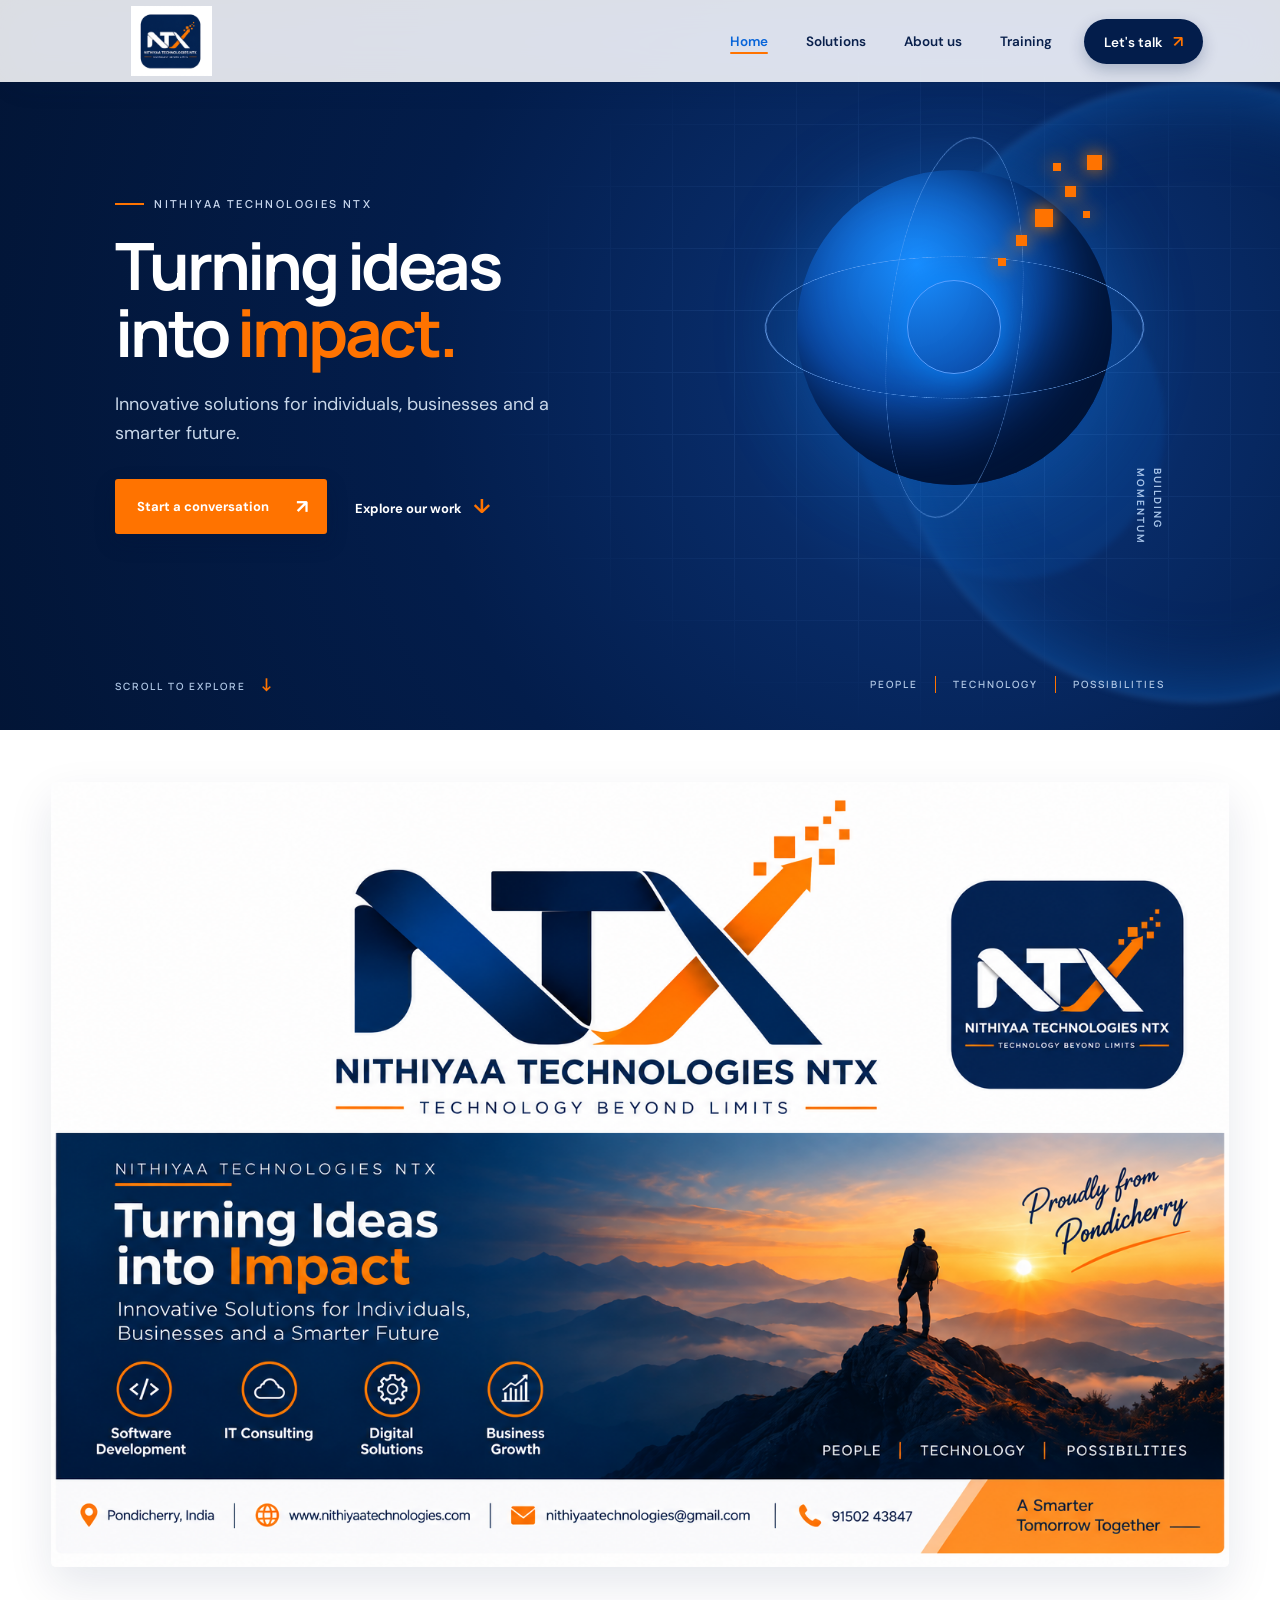
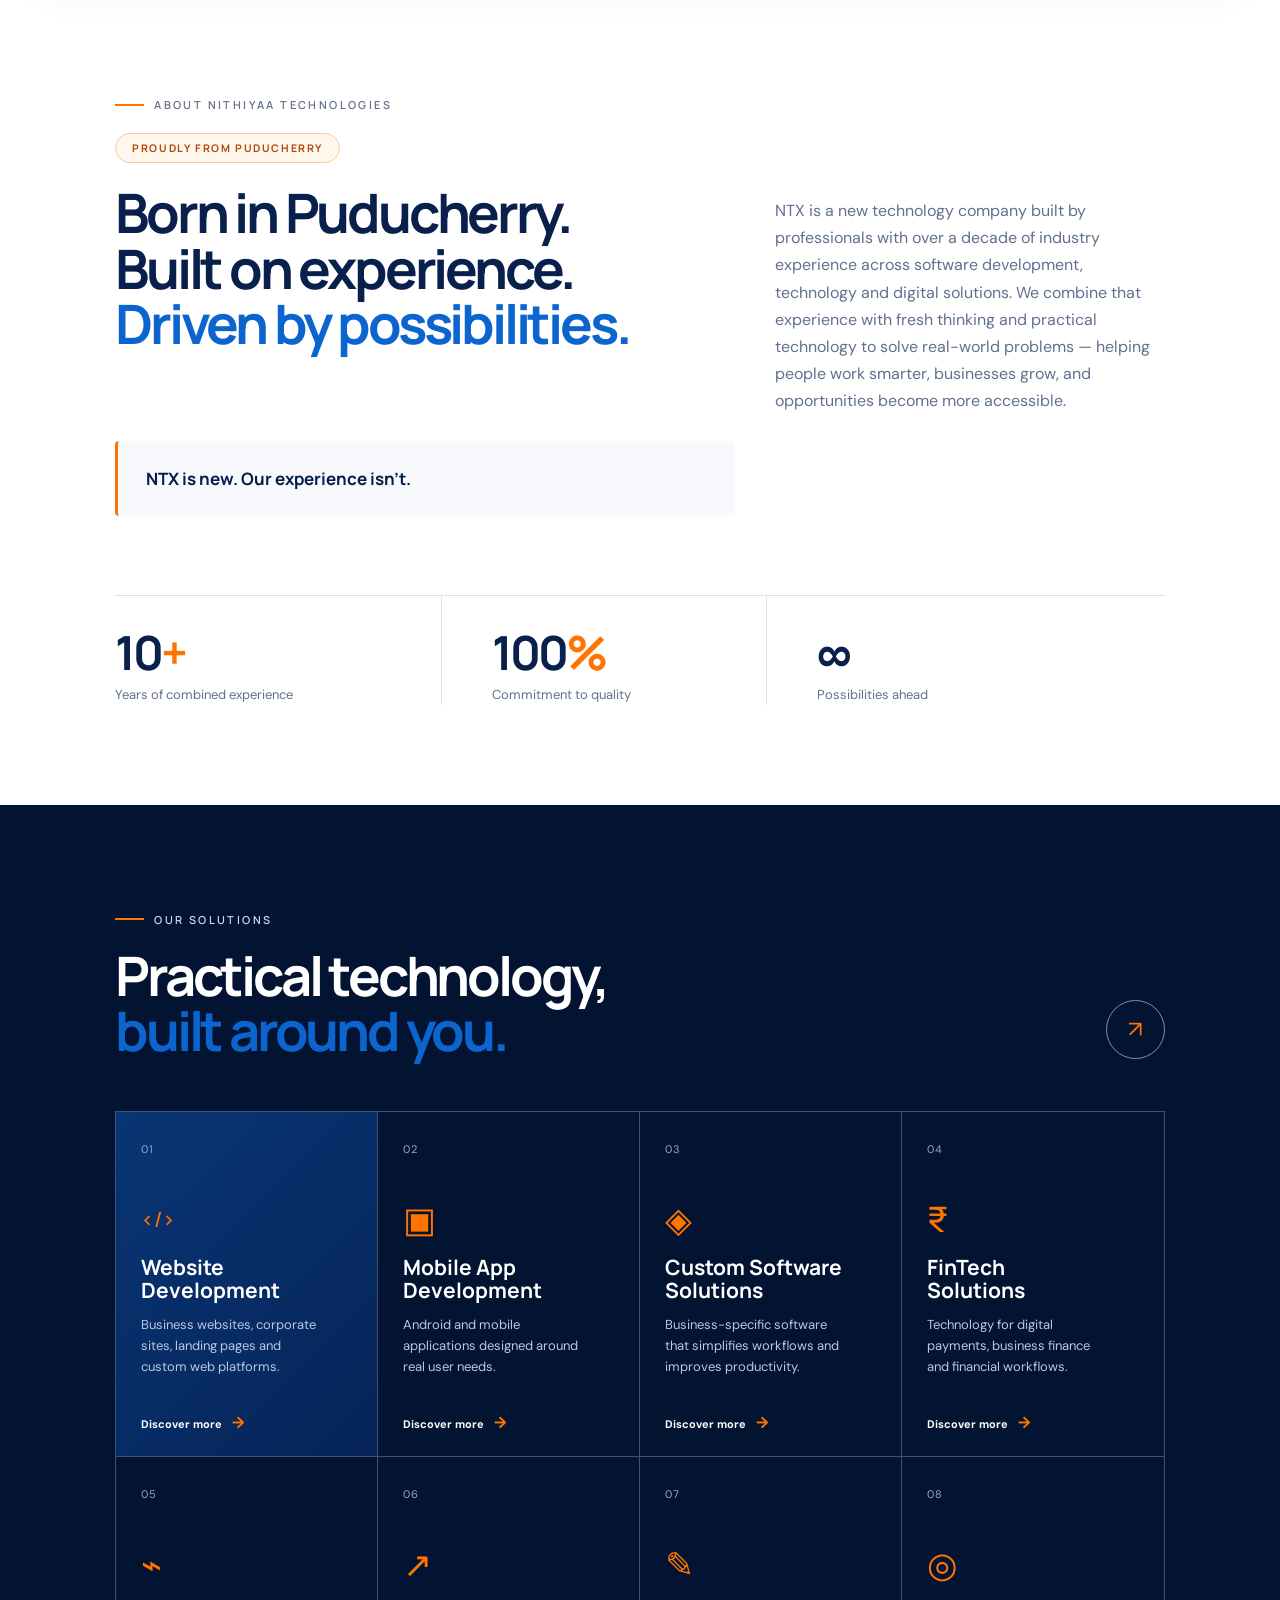
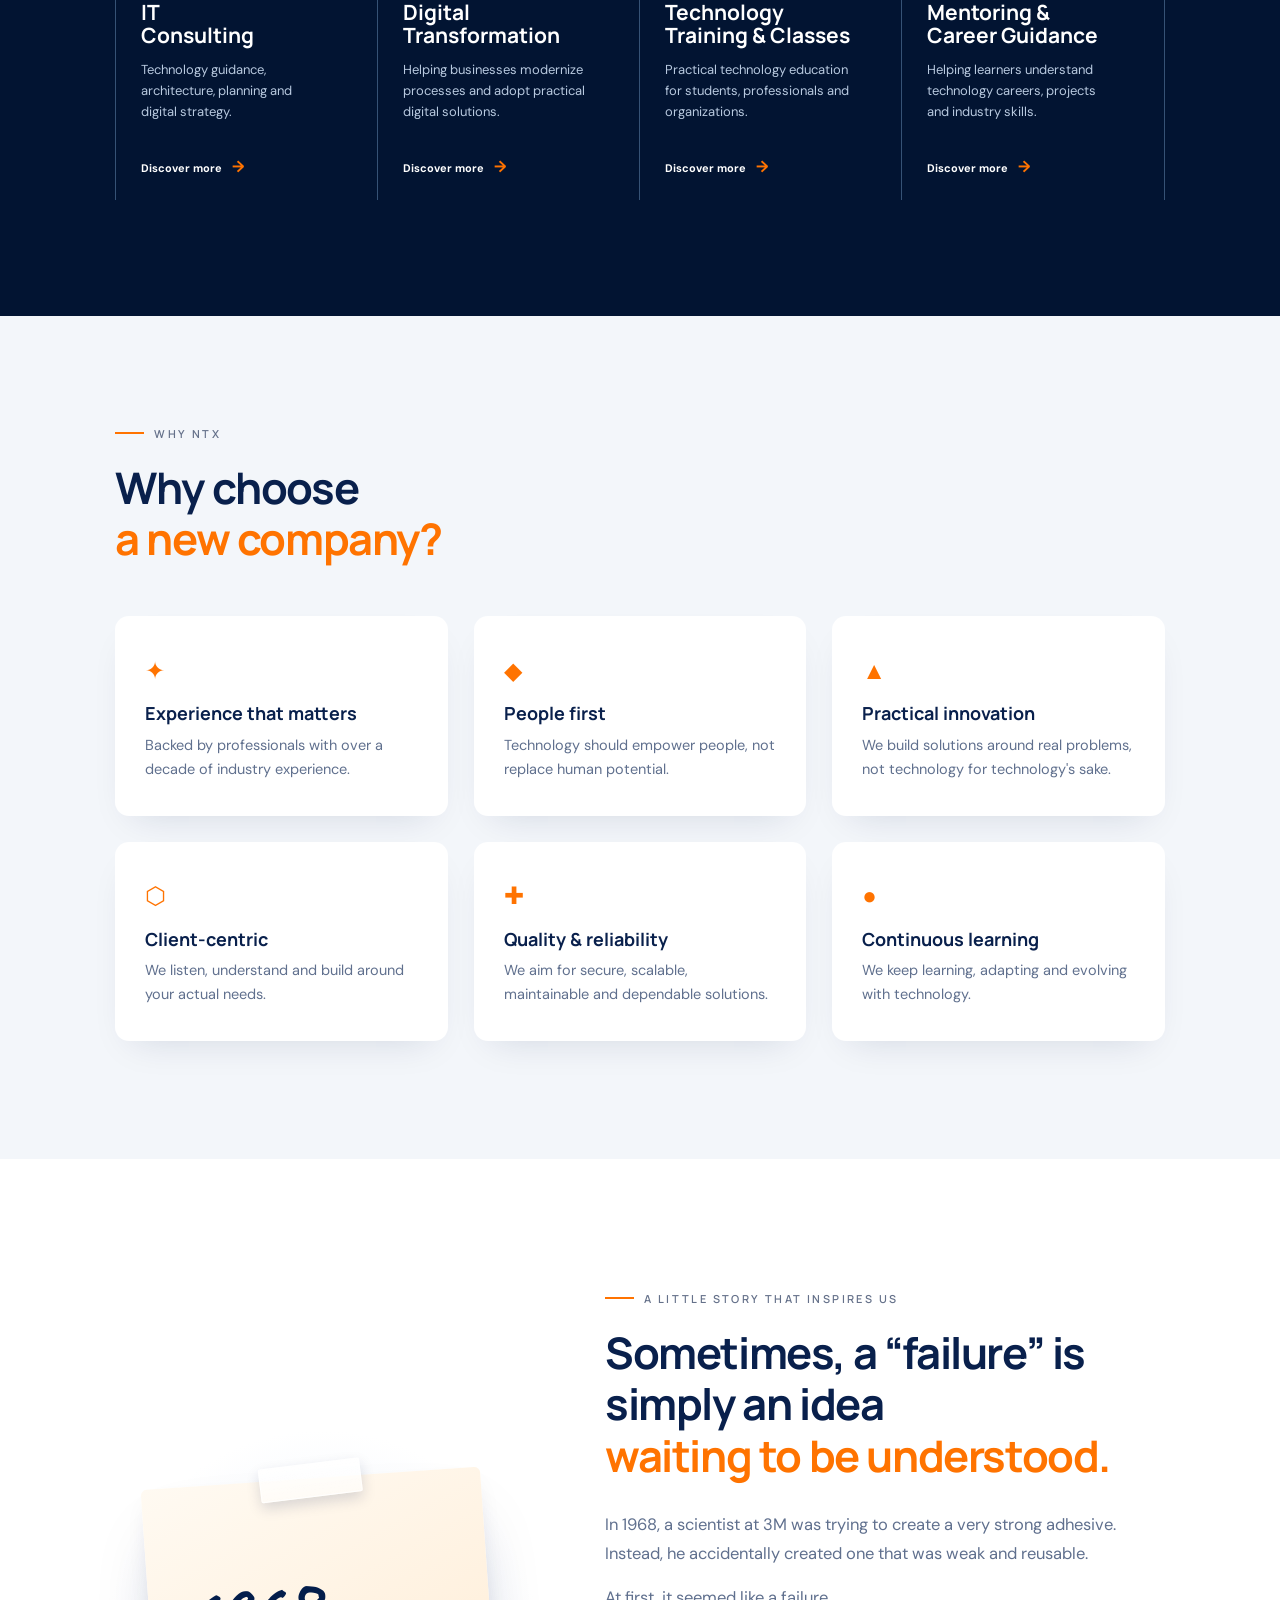
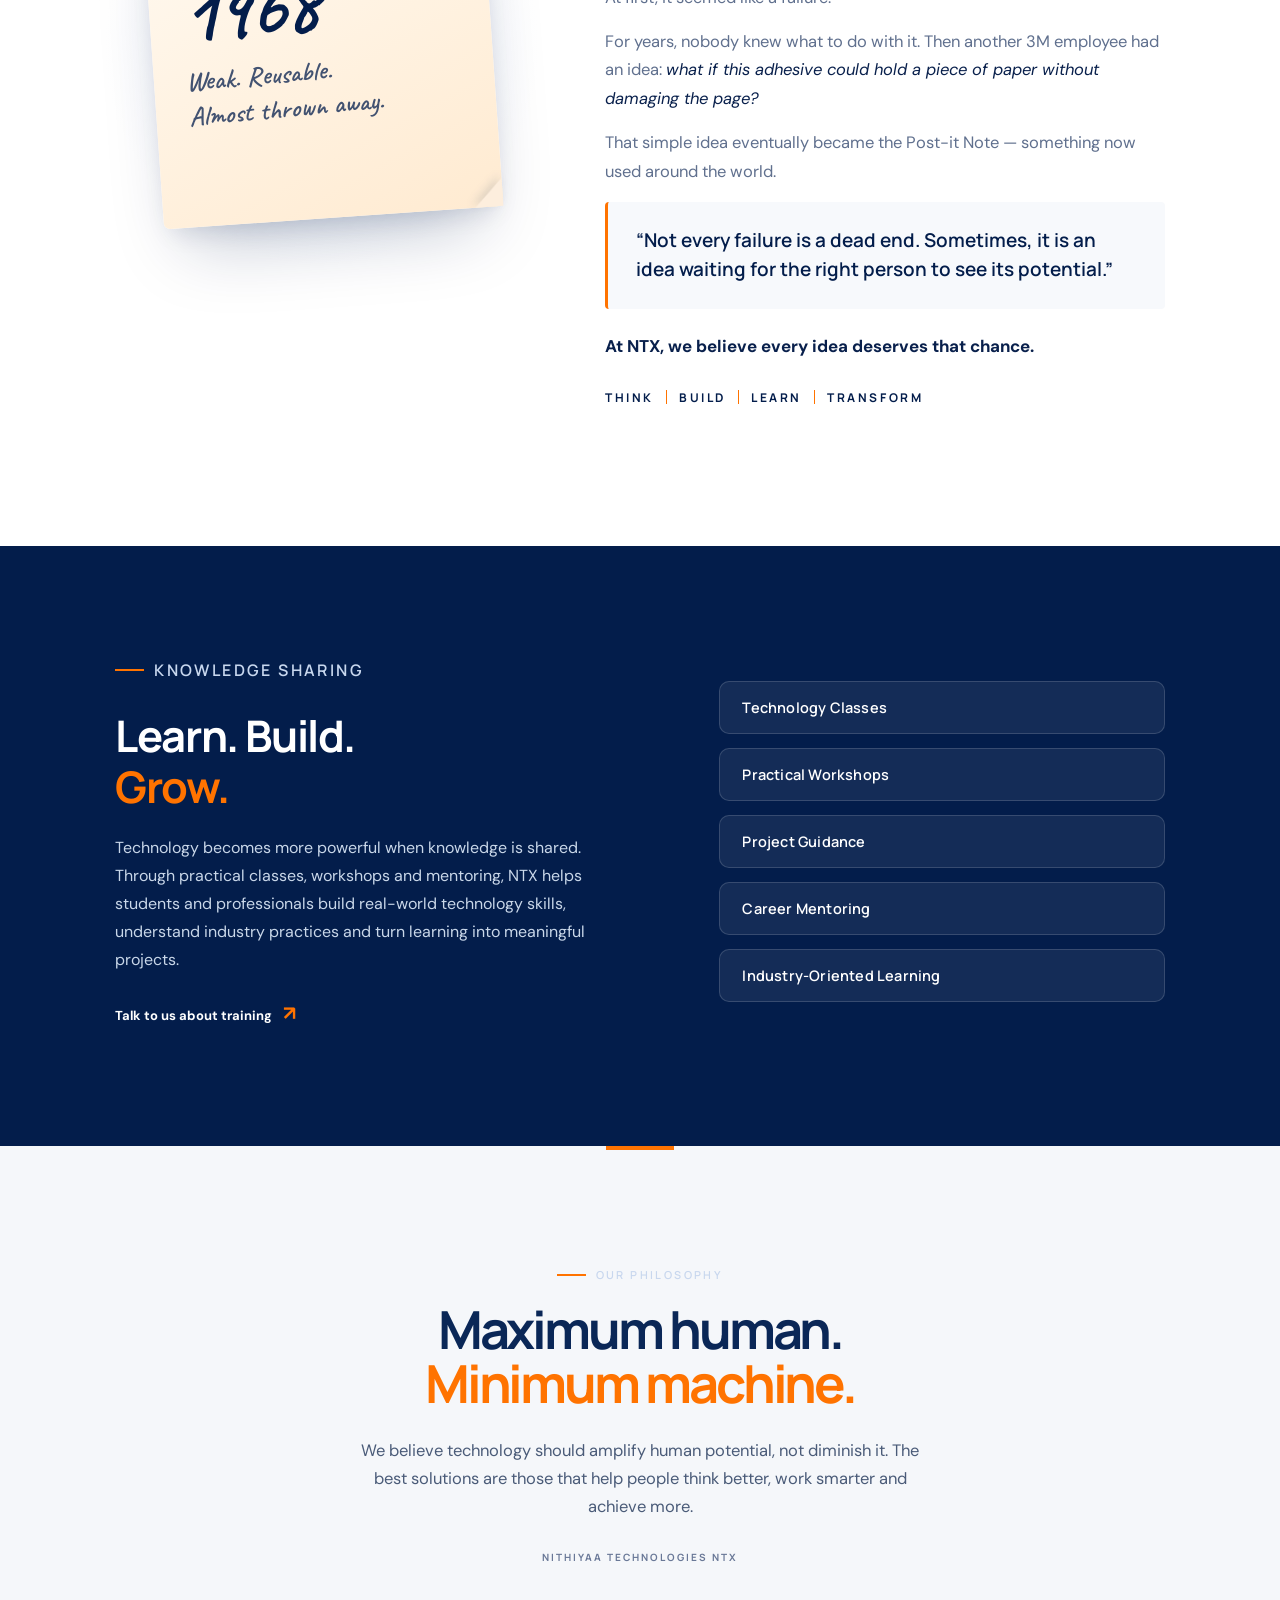
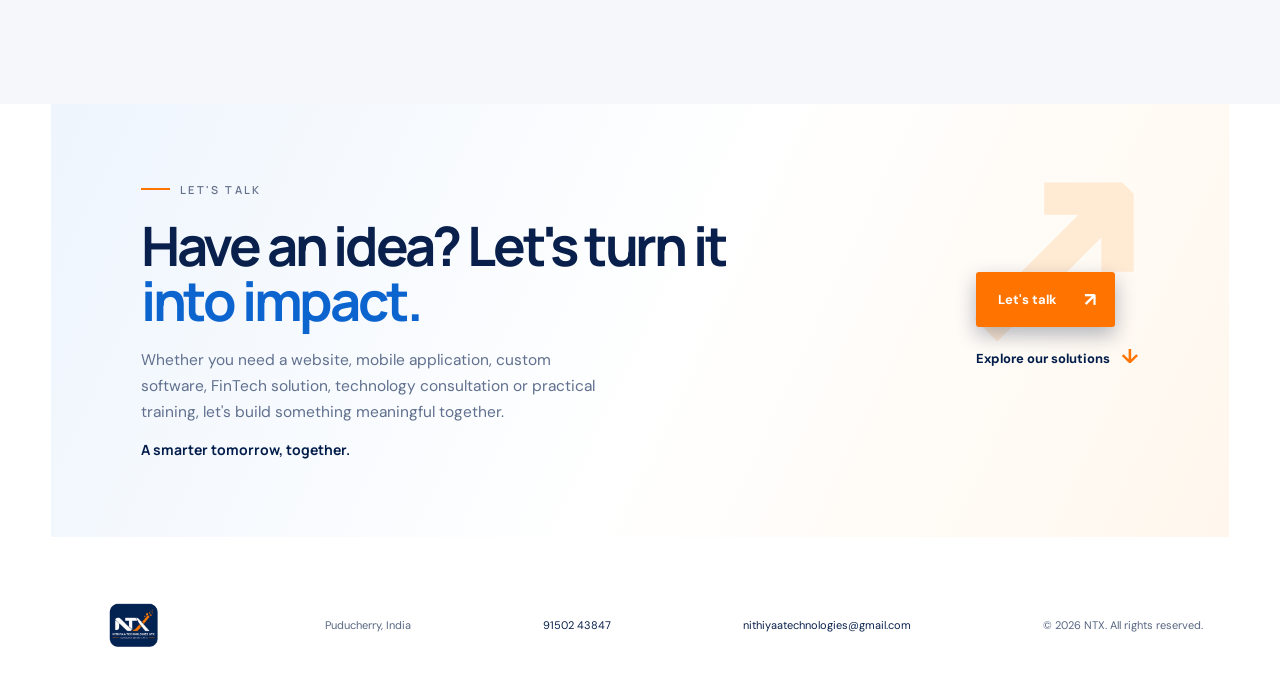
==== index.html @ dd60438f "Add Post-it inspiration story and overhaul homepage messaging Adds the "the Post-it story" section w" ====
<!DOCTYPE html>
<html lang="en">
<head>
  <meta charset="UTF-8" />
  <meta name="viewport" content="width=device-width, initial-scale=1.0" />
  <meta name="description" content="Nithiyaa Technologies NTX (NTX) is a technology company proudly based in Puducherry, built by professionals with over a decade of industry experience — offering website development, mobile app development, custom software, FinTech solutions, IT consulting and technology training." />
  <title>Nithiyaa Technologies NTX | Technology Beyond Limits</title>

  <link rel="preconnect" href="https://fonts.googleapis.com" />
  <link rel="preconnect" href="https://fonts.gstatic.com" crossorigin />
  <link href="https://fonts.googleapis.com/css2?family=Caveat:wght@600;700&family=DM+Sans:wght@400;500;600;700&family=Manrope:wght@400;500;600;700;800&display=swap" rel="stylesheet" />

  <link rel="stylesheet" href="styles.css" />
  <link rel="stylesheet" href="brand.css" />
</head>
<body>

  <header class="site-header">
    <a class="brand" href="#home" aria-label="Nithiyaa Technologies NTX home">
      <img class="brand-logo" src="assets/ntx-logo.jpg" alt="Nithiyaa Technologies NTX" />
    </a>

    <button class="menu-toggle" aria-label="Open navigation" aria-expanded="false">
      <span></span>
      <span></span>
    </button>

    <nav aria-label="Main navigation">
      <a class="active" href="#home">Home</a>
      <a href="#solutions">Solutions</a>
      <a href="#about">About us</a>
      <a href="#training">Training</a>
      <a class="nav-cta" href="#contact">Let's talk <span>↗</span></a>
    </nav>
  </header>

  <main id="home">

    <section class="hero">
      <div class="grid-glow"></div>
      <div class="orb orb-one"></div>
      <div class="orb orb-two"></div>

      <div class="hero-content">
        <p class="eyebrow"><span></span> NITHIYAA TECHNOLOGIES NTX</p>
        <h1>Turning ideas<br />into <span>impact.</span></h1>
        <p class="hero-intro">Innovative solutions for individuals, businesses and a smarter future.</p>
        <div class="hero-actions">
          <a class="button button-primary" href="#contact">Start a conversation <span>↗</span></a>
          <a class="text-link" href="#solutions">Explore our work <span>↓</span></a>
        </div>
      </div>

      <div class="hero-art" aria-hidden="true">
        <div class="sphere">
          <div class="sphere-ring ring-a"></div>
          <div class="sphere-ring ring-b"></div>
          <div class="sphere-core"></div>
        </div>
        <div class="pixel-trail"><i></i><i></i><i></i><i></i><i></i><i></i><i></i></div>
        <p class="art-label">BUILDING<br />MOMENTUM</p>
      </div>

      <div class="hero-footer">
        <span>SCROLL TO EXPLORE <b>↓</b></span>
        <span>PEOPLE <i></i> TECHNOLOGY <i></i> POSSIBILITIES</span>
      </div>
    </section>

    <section class="brand-banner" aria-label="Nithiyaa Technologies brand banner">
      <img src="assets/ntx-branding-banner.png" alt="Nithiyaa Technologies NTX — Turning Ideas into Impact" />
    </section>

    <section class="intro" id="about">
      <p class="eyebrow dark"><span></span> ABOUT NITHIYAA TECHNOLOGIES</p>
      <p class="locale-badge">PROUDLY FROM PUDUCHERRY</p>
      <div class="intro-row">
        <h2>Born in Puducherry.<br />Built on experience.<br /><em>Driven by possibilities.</em></h2>
        <p>NTX is a new technology company built by professionals with over a decade of industry experience across software development, technology and digital solutions. We combine that experience with fresh thinking and practical technology to solve real-world problems — helping people work smarter, businesses grow, and opportunities become more accessible.</p>
      </div>
      <p class="pull-note">NTX is new. Our experience isn't.</p>
      <div class="metrics">
        <div><strong>10<span>+</span></strong><p>Years of combined experience</p></div>
        <div><strong>100<span>%</span></strong><p>Commitment to quality</p></div>
        <div><strong>∞</strong><p>Possibilities ahead</p></div>
      </div>
    </section>

    <section class="solutions" id="solutions">
      <div class="section-heading">
        <div>
          <p class="eyebrow"><span></span> OUR SOLUTIONS</p>
          <h2>Practical technology,<br /><em>built around you.</em></h2>
        </div>
        <a href="#contact" class="round-link" aria-label="Discuss your project">↗</a>
      </div>

      <div class="service-grid">
        <article class="service featured">
          <span class="number">01</span>
          <div class="service-icon code">&lt;/&gt;</div>
          <h3>Website<br />Development</h3>
          <p>Business websites, corporate sites, landing pages and custom web platforms.</p>
          <a href="#contact" aria-label="Discuss Website Development with NTX">Discover more <b>→</b></a>
        </article>
        <article class="service">
          <span class="number">02</span>
          <div class="service-icon">▣</div>
          <h3>Mobile App<br />Development</h3>
          <p>Android and mobile applications designed around real user needs.</p>
          <a href="#contact" aria-label="Discuss Mobile App Development with NTX">Discover more <b>→</b></a>
        </article>
        <article class="service">
          <span class="number">03</span>
          <div class="service-icon">◈</div>
          <h3>Custom Software<br />Solutions</h3>
          <p>Business-specific software that simplifies workflows and improves productivity.</p>
          <a href="#contact" aria-label="Discuss Custom Software Solutions with NTX">Discover more <b>→</b></a>
        </article>
        <article class="service">
          <span class="number">04</span>
          <div class="service-icon">₹</div>
          <h3>FinTech<br />Solutions</h3>
          <p>Technology for digital payments, business finance and financial workflows.</p>
          <a href="#contact" aria-label="Discuss FinTech Solutions with NTX">Discover more <b>→</b></a>
        </article>
        <article class="service">
          <span class="number">05</span>
          <div class="service-icon">⌁</div>
          <h3>IT<br />Consulting</h3>
          <p>Technology guidance, architecture, planning and digital strategy.</p>
          <a href="#contact" aria-label="Discuss IT Consulting with NTX">Discover more <b>→</b></a>
        </article>
        <article class="service">
          <span class="number">06</span>
          <div class="service-icon">↗</div>
          <h3>Digital<br />Transformation</h3>
          <p>Helping businesses modernize processes and adopt practical digital solutions.</p>
          <a href="#contact" aria-label="Discuss Digital Transformation with NTX">Discover more <b>→</b></a>
        </article>
        <article class="service">
          <span class="number">07</span>
          <div class="service-icon">✎</div>
          <h3>Technology<br />Training &amp; Classes</h3>
          <p>Practical technology education for students, professionals and organizations.</p>
          <a href="#training" aria-label="Learn more about Technology Training at NTX">Discover more <b>→</b></a>
        </article>
        <article class="service">
          <span class="number">08</span>
          <div class="service-icon">◎</div>
          <h3>Mentoring &amp;<br />Career Guidance</h3>
          <p>Helping learners understand technology careers, projects and industry skills.</p>
          <a href="#training" aria-label="Learn more about Mentoring and Career Guidance at NTX">Discover more <b>→</b></a>
        </article>
      </div>
    </section>

    <section class="why" id="why">
      <div class="section-heading">
        <div>
          <p class="eyebrow dark"><span></span> WHY NTX</p>
          <h2>Why choose<br /><em>a new company?</em></h2>
        </div>
      </div>
      <div class="why-grid">
        <article class="why-card">
          <div class="why-icon">✦</div>
          <h3>Experience that matters</h3>
          <p>Backed by professionals with over a decade of industry experience.</p>
        </article>
        <article class="why-card">
          <div class="why-icon">◆</div>
          <h3>People first</h3>
          <p>Technology should empower people, not replace human potential.</p>
        </article>
        <article class="why-card">
          <div class="why-icon">▲</div>
          <h3>Practical innovation</h3>
          <p>We build solutions around real problems, not technology for technology's sake.</p>
        </article>
        <article class="why-card">
          <div class="why-icon">⬡</div>
          <h3>Client-centric</h3>
          <p>We listen, understand and build around your actual needs.</p>
        </article>
        <article class="why-card">
          <div class="why-icon">✚</div>
          <h3>Quality &amp; reliability</h3>
          <p>We aim for secure, scalable, maintainable and dependable solutions.</p>
        </article>
        <article class="why-card">
          <div class="why-icon">●</div>
          <h3>Continuous learning</h3>
          <p>We keep learning, adapting and evolving with technology.</p>
        </article>
      </div>
    </section>

    <section class="story" id="story">
      <div class="story-grid">
        <div class="story-visual" aria-hidden="true">
          <div class="postit">
            <p class="postit-year">1968</p>
            <p class="postit-note">Weak. Reusable.<br />Almost thrown away.</p>
          </div>
        </div>

        <div class="story-content">
          <p class="eyebrow dark"><span></span> A LITTLE STORY THAT INSPIRES US</p>
          <h2>Sometimes, a “failure” is simply an idea<br /><em>waiting to be understood.</em></h2>

          <div class="story-copy">
            <p>In 1968, a scientist at 3M was trying to create a very strong adhesive. Instead, he accidentally created one that was weak and reusable.</p>
            <p>At first, it seemed like a failure.</p>
            <p>For years, nobody knew what to do with it. Then another 3M employee had an idea: <em>what if this adhesive could hold a piece of paper without damaging the page?</em></p>
            <p>That simple idea eventually became the Post-it Note — something now used around the world.</p>
          </div>

          <blockquote class="pull-note">
            <p>“Not every failure is a dead end. Sometimes, it is an idea waiting for the right person to see its potential.”</p>
          </blockquote>

          <p class="story-close">At NTX, we believe every idea deserves that chance.</p>

          <p class="story-tagline">THINK <i></i> BUILD <i></i> LEARN <i></i> TRANSFORM</p>
        </div>
      </div>
    </section>

    <section class="training" id="training">
      <div class="training-grid">
        <div class="training-content">
          <p class="eyebrow"><span></span> KNOWLEDGE SHARING</p>
          <h2>Learn. Build.<br /><em>Grow.</em></h2>
          <p>Technology becomes more powerful when knowledge is shared. Through practical classes, workshops and mentoring, NTX helps students and professionals build real-world technology skills, understand industry practices and turn learning into meaningful projects.</p>
          <a class="text-link" href="#contact">Talk to us about training <span>↗</span></a>
        </div>
        <ul class="training-list" aria-label="NTX training offerings">
          <li>Technology Classes</li>
          <li>Practical Workshops</li>
          <li>Project Guidance</li>
          <li>Career Mentoring</li>
          <li>Industry-Oriented Learning</li>
        </ul>
      </div>
    </section>

    <section class="statement">
      <div class="statement-line"></div>
      <p class="eyebrow"><span></span> OUR PHILOSOPHY</p>
      <h2>Maximum human.<br /><em>Minimum machine.</em></h2>
      <p class="statement-lead">We believe technology should amplify human potential, not diminish it. The best solutions are those that help people think better, work smarter and achieve more.</p>
      <p class="signature">NITHIYAA TECHNOLOGIES NTX</p>
    </section>

    <section class="contact" id="contact">
      <div>
        <p class="eyebrow dark"><span></span> LET'S TALK</p>
        <h2>Have an idea? Let's turn it<br /><em>into impact.</em></h2>
        <p class="contact-lead">Whether you need a website, mobile application, custom software, FinTech solution, technology consultation or practical training, let's build something meaningful together.</p>
        <p class="contact-brand">A smarter tomorrow, together.</p>
      </div>
      <div class="contact-actions">
        <a class="button button-primary" href="tel:+919150243847">Let's talk <span>↗</span></a>
        <a class="text-link dark" href="#solutions">Explore our solutions <span>↓</span></a>
      </div>
    </section>

  </main>

  <footer>
    <div class="footer-brand">
      <img class="brand-logo" src="assets/ntx-logo.jpg" alt="Nithiyaa Technologies NTX" />
    </div>
    <p>Puducherry, India</p>
    <a href="tel:+919150243847">91502 43847</a>
    <a href="mailto:nithiyaatechnologies@gmail.com">nithiyaatechnologies@gmail.com</a>
    <p>© 2026 NTX. All rights reserved.</p>
  </footer>

  <script src="script.js"></script>
</body>
</html>
---- styles.css ----
:root{--navy:#031d4b;--deep:#021432;--blue:#0865d9;--orange:#ff7300;--pale:#f3f6fa;--ink:#09204c;--muted:#60708e}*{box-sizing:border-box}html{scroll-behavior:smooth}body{margin:0;font-family:'DM Sans',sans-serif;color:var(--ink);background:#fff}.site-header{height:82px;padding:0 clamp(25px,6vw,92px);display:flex;align-items:center;justify-content:space-between;position:fixed;top:0;left:0;width:100%;z-index:50;background:#ffffffdb;backdrop-filter:blur(18px) saturate(160%);-webkit-backdrop-filter:blur(18px) saturate(160%);box-shadow:0 1px 0 #0000000d,0 12px 30px -14px #031d4b33;color:var(--ink);transition:box-shadow .3s ease,background .3s ease}.brand{display:flex;align-items:center;gap:12px;color:inherit;text-decoration:none}.brand-mark{height:39px;width:60px;display:inline-flex;position:relative;align-items:center;font-family:Manrope,sans-serif;font-weight:800;font-size:29px;letter-spacing:-9px}.brand-mark i{font-style:normal;color:#1481ff;transform:skewY(-10deg)}.brand-mark b{font-weight:800;color:#fff}.brand-mark em{font-style:normal;color:var(--orange);font-size:23px;position:absolute;right:-1px;top:-2px;letter-spacing:0}.brand-copy{font:700 10px Manrope,sans-serif;letter-spacing:1.1px;display:grid;line-height:1.3}.brand-copy strong{font-weight:800}.brand-copy small{font:600 6px Manrope,sans-serif;letter-spacing:1.4px;color:#b8c7e0;margin-top:2px}nav{display:flex;align-items:center;gap:6px}nav>a{position:relative;color:var(--ink);text-decoration:none;font-size:13.5px;font-weight:600;padding:10px 16px;border-radius:24px;transition:color .2s ease,background-color .2s ease}nav>a:hover{background:#031d4b0f;color:var(--navy)}nav>a.active{color:var(--blue)}nav>a.active:after{content:'';position:absolute;left:16px;right:16px;bottom:6px;height:2px;border-radius:2px;background:var(--orange)}.nav-cta{margin-left:10px;border:none!important;border-radius:30px;padding:12px 20px!important;background:var(--navy)!important;color:#fff!important;box-shadow:0 6px 16px #031d4b3d;transition:transform .2s ease,box-shadow .2s ease}.nav-cta:hover{transform:translateY(-2px);box-shadow:0 10px 24px #031d4b4d}.nav-cta span{color:var(--orange);margin-left:7px;font-size:16px}.menu-toggle{display:none}.hero{min-height:730px;position:relative;overflow:hidden;background:radial-gradient(circle at 75% 51%,#0d4b9c 0,#082b67 23%,#031d4b 53%,#021536 100%);color:#fff;padding:196px clamp(25px,9vw,146px) 70px}.grid-glow{position:absolute;width:70%;height:100%;right:-8%;top:0;opacity:.24;background-image:linear-gradient(#5e93df 1px,transparent 1px),linear-gradient(90deg,#5e93df 1px,transparent 1px);background-size:62px 62px;mask-image:radial-gradient(ellipse at center,black 0,transparent 72%)}.orb{position:absolute;border-radius:50%;filter:blur(3px)}.orb-one{width:620px;height:620px;right:-230px;top:82px;border:1px solid #3973bb;box-shadow:inset 0 0 80px #0c4e9d}.orb-two{height:310px;width:310px;right:9%;top:270px;background:#0b53ac;opacity:.22}.hero-content{max-width:700px;position:relative;z-index:2}.eyebrow{font:600 11px Manrope,sans-serif;letter-spacing:2.4px;color:#c8d7ee;margin:0 0 21px;display:flex;align-items:center;gap:10px}.eyebrow span{width:29px;height:2px;background:var(--orange);display:inline-block}.hero h1,.intro h2,.solutions h2,.statement h2,.contact h2{font:700 clamp(43px,5.1vw,76px)/1.02 Manrope,sans-serif;letter-spacing:-3.2px;margin:0}.hero h1 span,h2 em{font-style:normal;color:var(--orange)}.hero-intro{color:#c9d7e9;font-size:18px;line-height:1.6;max-width:488px;margin:25px 0 31px}.hero-actions{display:flex;align-items:center;gap:28px}.button{display:inline-flex;align-items:center;gap:27px;padding:15px 19px 15px 22px;border-radius:3px;text-decoration:none;font-size:13px;font-weight:700}.button-primary{background:var(--orange);color:#fff;box-shadow:0 8px 20px #0013394d}.button-primary span{font-size:19px}.text-link{color:#fff;text-decoration:none;font-size:13px;font-weight:700}.text-link span{color:var(--orange);font-size:20px;margin-left:8px}.hero-art{position:absolute;right:12%;top:160px;width:450px;height:410px;z-index:1}.sphere{width:315px;height:315px;position:absolute;right:14px;top:10px;border-radius:50%;background:radial-gradient(circle at 38% 30%,#198eff,#0b4eae 45%,#021b51 72%);box-shadow:inset -40px -35px 80px #011334,0 0 80px #0d5cb27d}.sphere-core{height:94px;width:94px;border-radius:50%;border:1px solid #59a0ff;position:absolute;top:110px;left:110px;box-shadow:0 0 40px #0989ff}.sphere-ring{border:1px solid #75aefa;border-radius:50%;position:absolute;inset:-32px;transform:rotateX(68deg) rotateZ(-20deg)}.ring-b{inset:-45px 10px;transform:rotateY(65deg) rotateZ(30deg);opacity:.6}.pixel-trail{position:absolute;right:22px;top:-5px;width:145px;height:150px}.pixel-trail i{display:block;position:absolute;width:15px;height:15px;background:var(--orange);box-shadow:0 0 18px #ff8500}.pixel-trail i:nth-child(1){right:2px;top:0}.pixel-trail i:nth-child(2){right:28px;top:31px;width:11px;height:11px}.pixel-trail i:nth-child(3){right:51px;top:54px;width:18px;height:18px}.pixel-trail i:nth-child(4){right:77px;top:80px;width:11px;height:11px}.pixel-trail i:nth-child(5){right:98px;top:103px;width:8px;height:8px}.pixel-trail i:nth-child(6){right:14px;top:56px;width:7px;height:7px}.pixel-trail i:nth-child(7){right:43px;top:8px;width:8px;height:8px}.art-label{position:absolute;right:-50px;bottom:25px;font:700 10px Manrope;letter-spacing:2px;line-height:1.7;writing-mode:vertical-rl;color:#a7c4e9}.hero-footer{position:absolute;bottom:35px;left:clamp(25px,9vw,146px);right:clamp(25px,9vw,146px);display:flex;justify-content:space-between;align-items:center;font:600 10px Manrope,sans-serif;letter-spacing:2px;color:#aec5e3}.hero-footer b{color:var(--orange);font-size:18px;margin-left:10px}.hero-footer i{height:17px;width:1px;background:var(--orange);display:inline-block;margin:0 13px -5px}.intro{padding:126px clamp(25px,9vw,146px) 100px}.eyebrow.dark{color:#65718a}.intro-row{display:flex;justify-content:space-between;gap:40px}.intro h2,.solutions h2,.contact h2{font-size:clamp(37px,4.25vw,59px)}.intro h2 em,.solutions h2 em,.contact h2 em{color:#0c65cf}.intro-row>p{max-width:390px;font-size:16px;line-height:1.7;color:var(--muted);padding-top:12px;margin:0}.metrics{display:flex;margin-top:79px;border-top:1px solid #d9e0e9}.metrics>div{width:31%;padding-top:24px}.metrics>div+div{border-left:1px solid #d9e0e9;padding-left:50px}.metrics strong{font:700 47px Manrope;color:var(--ink);letter-spacing:-3px}.metrics strong span{color:var(--orange)}.metrics p{margin:2px 0;color:var(--muted);font-size:13px}.solutions{background:var(--deep);padding:107px clamp(25px,9vw,146px) 116px;color:#fff}.section-heading{display:flex;justify-content:space-between;align-items:end;margin-bottom:52px}.round-link{height:59px;width:59px;border:1px solid #7692b8;border-radius:50%;display:grid;place-items:center;text-decoration:none;color:var(--orange);font-size:23px}.service-grid{display:grid;grid-template-columns:repeat(4,1fr);border-top:1px solid #365275}.service{min-height:344px;padding:25px 25px 23px;border-right:1px solid #365275;position:relative;transition:.25s}.service:nth-child(4n+1){border-left:1px solid #365275}.service:nth-child(n+5){border-top:1px solid #365275}.service:hover,.service.featured{background:linear-gradient(135deg,#093574,#062458)}.number{font-size:11px;letter-spacing:1px;color:#91a9ca}.service-icon{font:500 35px Manrope;color:var(--orange);margin-top:37px;height:44px}.service-icon.code{font-size:21px;padding-top:10px}.service h3{font:700 21px/1.1 Manrope;margin:17px 0 10px}.service p{color:#b8c9df;font-size:13px;line-height:1.6;max-width:185px}.service a{position:absolute;bottom:23px;color:#fff;text-decoration:none;font-size:11px;font-weight:700}.service a b{font-size:16px;color:var(--orange);margin-left:7px}.statement{padding:121px clamp(25px,9vw,146px) 130px;position:relative;text-align:center;background:#f5f7fa}.statement .eyebrow{justify-content:center}.statement-line{position:absolute;height:4px;width:68px;background:var(--orange);top:0;left:calc(50% - 34px)}.statement h2{font-size:clamp(33px,4.1vw,58px);color:#0a2757}.statement h2 em{color:var(--orange)}.signature{font:700 10px Manrope;letter-spacing:2px;color:#697897;margin-top:29px}.contact{margin:0 clamp(16px,4vw,62px) 60px;padding:78px clamp(25px,7vw,105px);background:linear-gradient(115deg,#eef5fd,#fff 53%,#fff7ed);display:flex;justify-content:space-between;align-items:center;position:relative;overflow:hidden}.contact:after{content:'↗';position:absolute;right:6%;top:-35px;color:#ffead3;font:800 260px Manrope;z-index:0}.contact>*{position:relative;z-index:1}footer{padding:0 clamp(25px,6vw,92px) 43px;display:flex;gap:25px;align-items:center;justify-content:space-between;color:#576682;font-size:11px}.footer-brand{color:var(--ink);font:700 10px Manrope;letter-spacing:1px;display:flex;align-items:center}.footer-brand .brand-mark{color:var(--ink);transform:scale(.65);transform-origin:left;margin-right:-17px}.footer-brand .brand-mark b{color:var(--ink)}footer a{color:var(--ink);text-decoration:none}
@media(max-width:900px){nav{gap:15px}.hero-art{right:-120px;opacity:.65}.service-grid{grid-template-columns:repeat(2,1fr)}.service:nth-child(odd){border-left:1px solid #365275}.service:nth-child(n+3){border-top:1px solid #365275}.contact{gap:28px}}@media(max-width:650px){.site-header{height:70px;padding:0 22px}.brand-copy{display:none}.menu-toggle{display:flex;background:transparent;border:0;width:32px;height:25px;flex-direction:column;justify-content:center;gap:7px}.menu-toggle span{height:2px;border-radius:2px;background:var(--ink);width:25px;transition:background .2s ease}.site-header nav{display:none;position:absolute;top:70px;left:0;right:0;padding:20px 22px 26px;background:#ffffffed;backdrop-filter:blur(18px);box-shadow:0 18px 34px -12px #031d4b40;flex-direction:column;align-items:stretch;gap:2px}.site-header nav.open{display:flex}.site-header nav .nav-cta{margin:10px 0 0;text-align:center}.hero{min-height:680px;padding:151px 25px 55px}.hero h1{font-size:46px;letter-spacing:-2.4px}.hero-intro{font-size:16px}.hero-art{right:-148px;top:263px;transform:scale(.72)}.hero-footer{left:25px;right:25px;bottom:20px}.hero-footer span:last-child{display:none}.intro,.solutions{padding:75px 25px}.intro-row{display:block}.intro-row>p{margin-top:23px}.metrics{margin-top:45px}.metrics>div{width:33%}.metrics>div+div{padding-left:14px}.metrics strong{font-size:33px}.metrics p{font-size:11px}.section-heading{margin-bottom:36px}.service-grid{grid-template-columns:1fr}.service{min-height:265px;border-left:1px solid #365275}.service:nth-child(n+2){border-top:1px solid #365275}.statement{padding:80px 25px}.contact{margin:0 16px 36px;padding:48px 27px;display:block}.contact .button{margin-top:30px}footer{padding:0 25px 30px;display:block}.footer-brand{margin-bottom:16px}footer p,footer a{display:block;margin:11px 0}}

/* Story section: "the Post-it story" */
.story{background:#fff;padding:132px clamp(25px,9vw,146px) 140px;overflow:hidden}
.story-grid{display:grid;grid-template-columns:0.85fr 1.15fr;gap:76px;align-items:center;max-width:1360px;margin:0 auto}

.story-visual{position:relative;display:flex;justify-content:center;align-items:center;min-height:360px;opacity:0;transform:translateY(28px);transition:opacity .8s cubic-bezier(.22,.61,.36,1),transform .8s cubic-bezier(.22,.61,.36,1)}
.story-visual:before{content:'';position:absolute;width:440px;height:440px;max-width:120%;border-radius:50%;background:radial-gradient(circle,#eaf1fb 0%,#eaf1fb00 70%);z-index:0}

.postit{position:relative;z-index:1;width:100%;max-width:340px;aspect-ratio:1/1;background:linear-gradient(155deg,#fffaf2,#ffe6c7 130%);border-radius:6px;padding:44px 32px;box-shadow:0 40px 70px -24px #031d4b40,0 12px 26px -10px #031d4b26;transform:rotate(-4deg);display:flex;flex-direction:column;justify-content:center}
.postit:before{content:'';position:absolute;top:-15px;left:50%;transform:translateX(-50%) rotate(-3deg);width:100px;height:32px;background:linear-gradient(180deg,#ffffffd9,#ffffff8c);border:1px solid #ffffffb3;box-shadow:0 6px 14px #031d4b26;border-radius:2px}
.postit:after{content:'';position:absolute;right:0;bottom:0;width:0;height:0;border-style:solid;border-width:0 0 28px 28px;border-color:transparent transparent #fdeedd transparent;filter:drop-shadow(-3px -3px 4px #031d4b1f)}
.postit-year{font-family:'Caveat',cursive;font-weight:700;font-size:76px;line-height:.8;color:var(--navy);margin:0;transform:rotate(-2deg)}
.postit-note{font-family:'Caveat',cursive;font-weight:600;font-size:27px;line-height:1.3;color:#425271;margin:20px 0 0;transform:rotate(-1deg)}

.story-content{opacity:0;transform:translateY(28px);transition:opacity .8s cubic-bezier(.22,.61,.36,1) .12s,transform .8s cubic-bezier(.22,.61,.36,1) .12s}
.story.in-view .story-visual,.story.in-view .story-content{opacity:1;transform:translateY(0)}
.story-content .eyebrow{color:#65718a}
.story-content h2{font:700 clamp(30px,3.4vw,45px)/1.18 Manrope,sans-serif;letter-spacing:-1.4px;color:var(--ink);margin:0 0 30px}
.story-copy p{font-size:16.5px;line-height:1.75;color:var(--muted);margin:0 0 15px;max-width:560px}
.story-copy em{font-style:italic;color:var(--ink)}
.pull-note{position:relative;margin:8px 0 26px;padding:24px 28px;background:#f7f9fc;border-left:3px solid var(--orange);border-radius:4px;font:700 17px/1.6 Manrope,sans-serif;color:var(--navy)}
.pull-note p{margin:0;font:inherit;color:inherit}
.story-content .pull-note p{font:600 19px/1.55 Manrope,sans-serif}
.story-close{font-size:17px;color:var(--ink);font-weight:700;margin:0 0 32px}
.story-tagline{display:flex;flex-wrap:wrap;align-items:center;gap:12px;font:700 12px Manrope,sans-serif;letter-spacing:2.6px;color:var(--navy);margin:0}
.story-tagline i{height:14px;width:1px;background:var(--orange);display:inline-block}

@media (prefers-reduced-motion: reduce){.story-visual,.story-content{transition:none;opacity:1;transform:none}}

@media(max-width:980px){.story-grid{grid-template-columns:1fr 1fr;gap:48px}.postit{max-width:290px}}
@media(max-width:650px){.story{padding:75px 25px}.story-grid{grid-template-columns:1fr;gap:44px;text-align:left}.story-visual{min-height:auto;margin-bottom:6px}.postit{max-width:250px;padding:34px 26px}.postit-year{font-size:58px}.postit-note{font-size:21px}.story-content h2{margin-bottom:24px}.pull-note{padding:20px 22px}.story-content .pull-note p{font-size:17px}}

/* About / trust badge */
.locale-badge{display:inline-block;margin:0 0 22px;padding:7px 16px;border:1px solid #ffc79c;border-radius:20px;background:#fff6ec;color:#b1490a;font:700 10.5px Manrope,sans-serif;letter-spacing:1.6px}
.intro .pull-note{max-width:620px;margin-top:26px}

/* Why NTX */
.why{background:var(--pale);padding:110px clamp(25px,9vw,146px) 118px}
.why .eyebrow{color:#65718a}
.why h2{font:700 clamp(30px,3.4vw,45px)/1.18 Manrope,sans-serif;letter-spacing:-1.4px;color:var(--ink);margin:0}
.why-grid{display:grid;grid-template-columns:repeat(3,1fr);gap:26px;margin-top:52px}
.why-card{background:#fff;border-radius:14px;padding:34px 30px;box-shadow:0 16px 36px -18px #031d4b26;transition:transform .25s ease,box-shadow .25s ease}
.why-card:hover{transform:translateY(-4px);box-shadow:0 22px 44px -18px #031d4b33}
.why-icon{font:400 24px Manrope,sans-serif;color:var(--orange);height:38px;display:flex;align-items:center}
.why-card h3{font:700 18px/1.3 Manrope,sans-serif;color:var(--ink);margin:14px 0 8px}
.why-card p{font-size:14.5px;line-height:1.65;color:var(--muted);margin:0}

/* Training / knowledge sharing */
.training{background:var(--navy);padding:110px clamp(25px,9vw,146px) 120px;color:#fff}
.training-grid{display:grid;grid-template-columns:1.1fr 0.9fr;gap:60px;align-items:center;max-width:1280px;margin:0 auto}
.training-content .eyebrow{color:#c8d7ee}
.training-content h2{font:700 clamp(30px,3.4vw,45px)/1.18 Manrope,sans-serif;letter-spacing:-1.4px;margin:0 0 22px}
.training-content>p{font-size:16px;line-height:1.75;color:#c9d7e9;max-width:480px;margin:0 0 26px}
.training-list{list-style:none;margin:0;padding:0;display:grid;gap:14px}
.training-list li{background:#ffffff12;border:1px solid #ffffff26;border-radius:10px;padding:16px 22px;font:600 14.5px Manrope,sans-serif;letter-spacing:.2px}

/* Philosophy statement lead */
.statement-lead{max-width:560px;margin:26px auto 0;font-size:16.5px;line-height:1.7;color:#4a5b78}

/* Final CTA */
.contact-lead{max-width:460px;font-size:15.5px;line-height:1.7;color:var(--muted);margin:18px 0 14px}
.contact-brand{font:700 14px Manrope,sans-serif;color:var(--navy);margin:0}
.contact-actions{display:flex;flex-direction:column;align-items:flex-start;gap:16px}
.text-link.dark{color:var(--navy)}
.text-link.dark span{color:var(--orange)}

@media(max-width:980px){.training-grid{grid-template-columns:1fr;gap:40px}}
@media(max-width:900px){.why-grid{grid-template-columns:1fr 1fr}}
@media(max-width:650px){.why{padding:70px 25px}.why-grid{grid-template-columns:1fr;gap:18px;margin-top:36px}.training{padding:70px 25px}}
---- brand.css ----
/* Supplied NTX banner — kept full-width so the complete original branding is visible. */
.brand-banner {
  padding: 52px clamp(16px, 4vw, 62px);
  background: #fff;
}

.brand-banner img {
  display: block;
  width: 100%;
  max-width: 1536px;
  margin: auto;
  border-radius: 5px;
  box-shadow: 0 18px 45px #031d4b1a;
}

.brand-banner + .intro { padding-top: 78px; }

@media (max-width: 650px) {
  .brand-banner { padding: 26px 12px; }
  .brand-banner + .intro { padding-top: 58px; }
}

/* Logo treatment: source image is intentionally preserved as the brand asset. */
.brand { gap: 0; }
.brand-logo { display: block; width: 190px; height: 70px; object-fit: contain; border-radius: 8px; }
.footer-brand .brand-logo { width: 116px; height: 56px; border-radius: 7px; }

/* Respect the appearance selected at OS level. */
@media (prefers-color-scheme: dark) {
  .intro, .statement { background: #071a3b; color: #f4f7fc; }
  .intro h2, .statement h2 { color: #f4f7fc; }
  .intro-row > p, .metrics p, .signature { color: #b6c7df; }
  .metrics { border-color: #345171; }
  .metrics > div + div { border-color: #345171; }
  .metrics strong { color: #fff; }
  .contact { background: linear-gradient(115deg, #0a2757, #071a3b 55%, #30200e); }
  .contact .eyebrow { color: #bbcae0; }
  .contact h2 { color: #fff; }
  footer { background: #071a3b; color: #b6c7df; }
  footer a { color: #fff; }
}

@media (max-width: 650px) {
  .brand-logo { width: 145px; height: 57px; border-radius: 7px; }
  .footer-brand .brand-logo { width: 108px; height: 52px; }
}
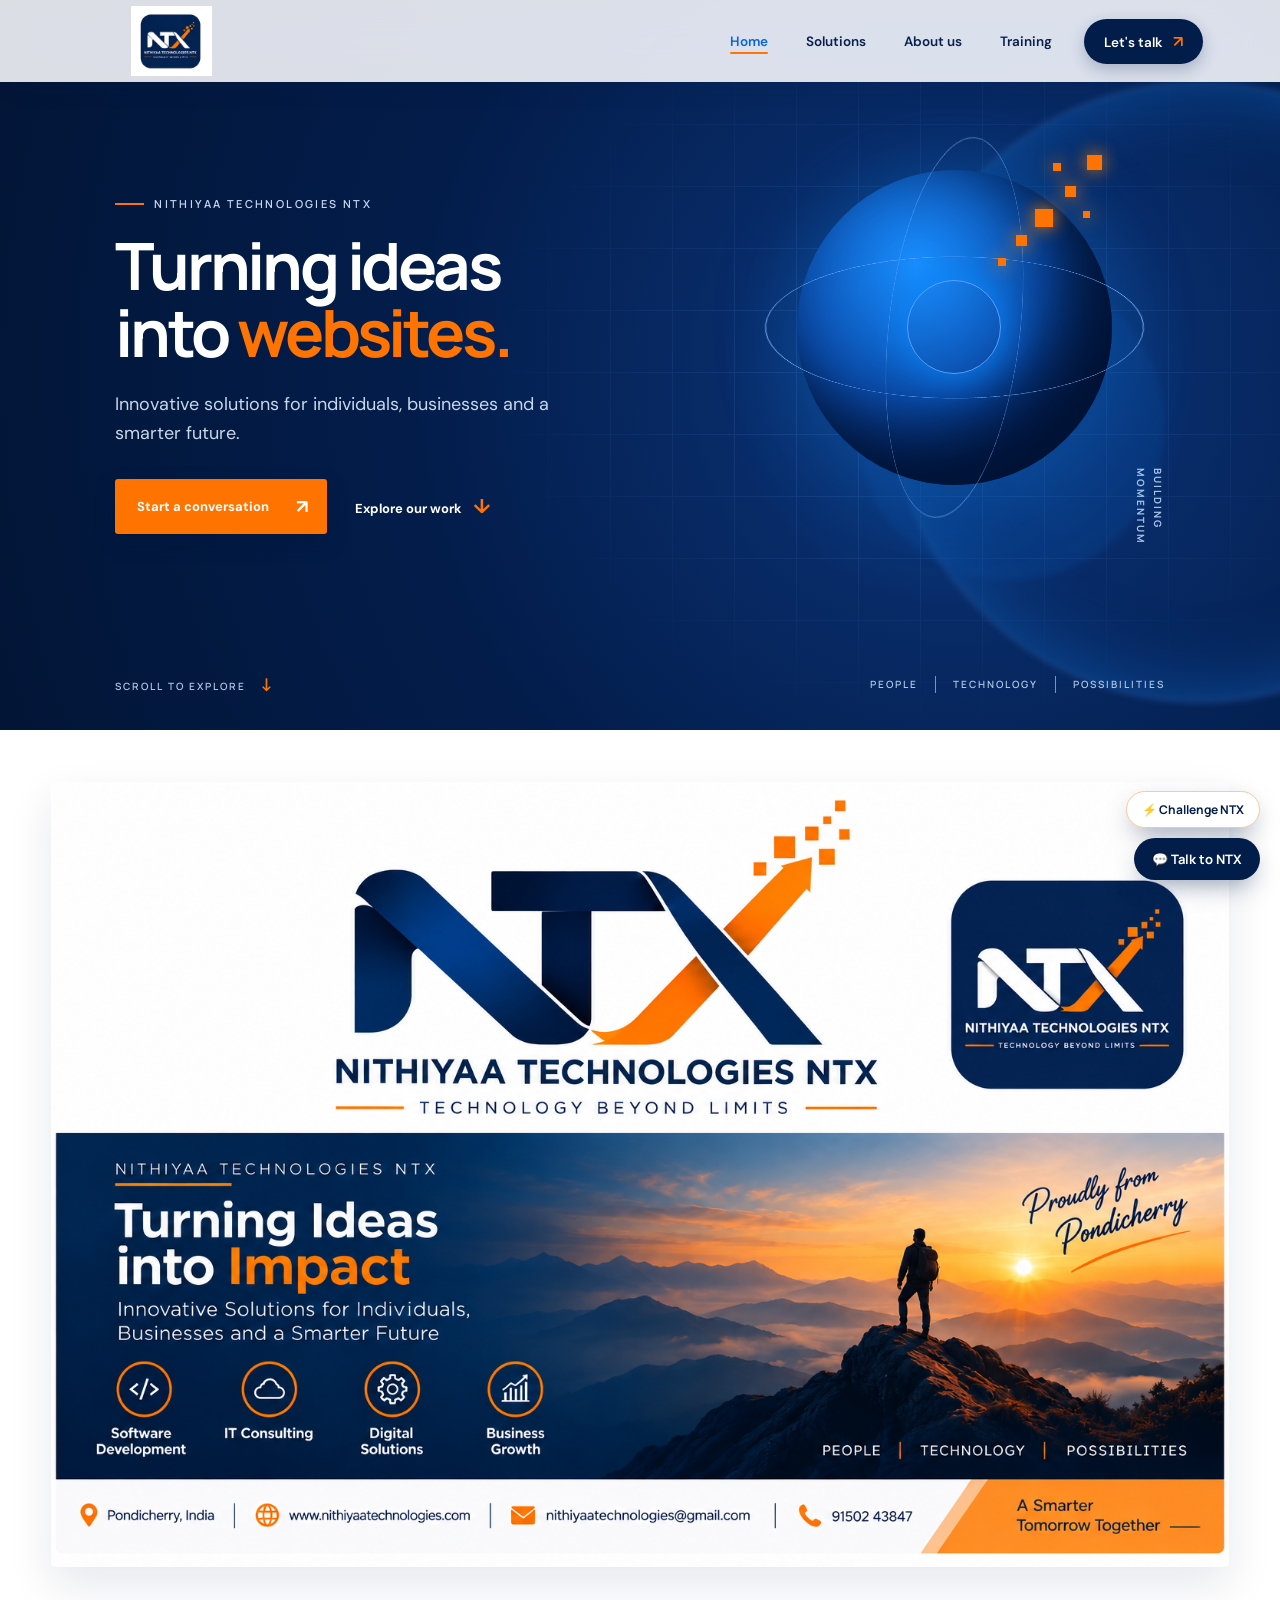
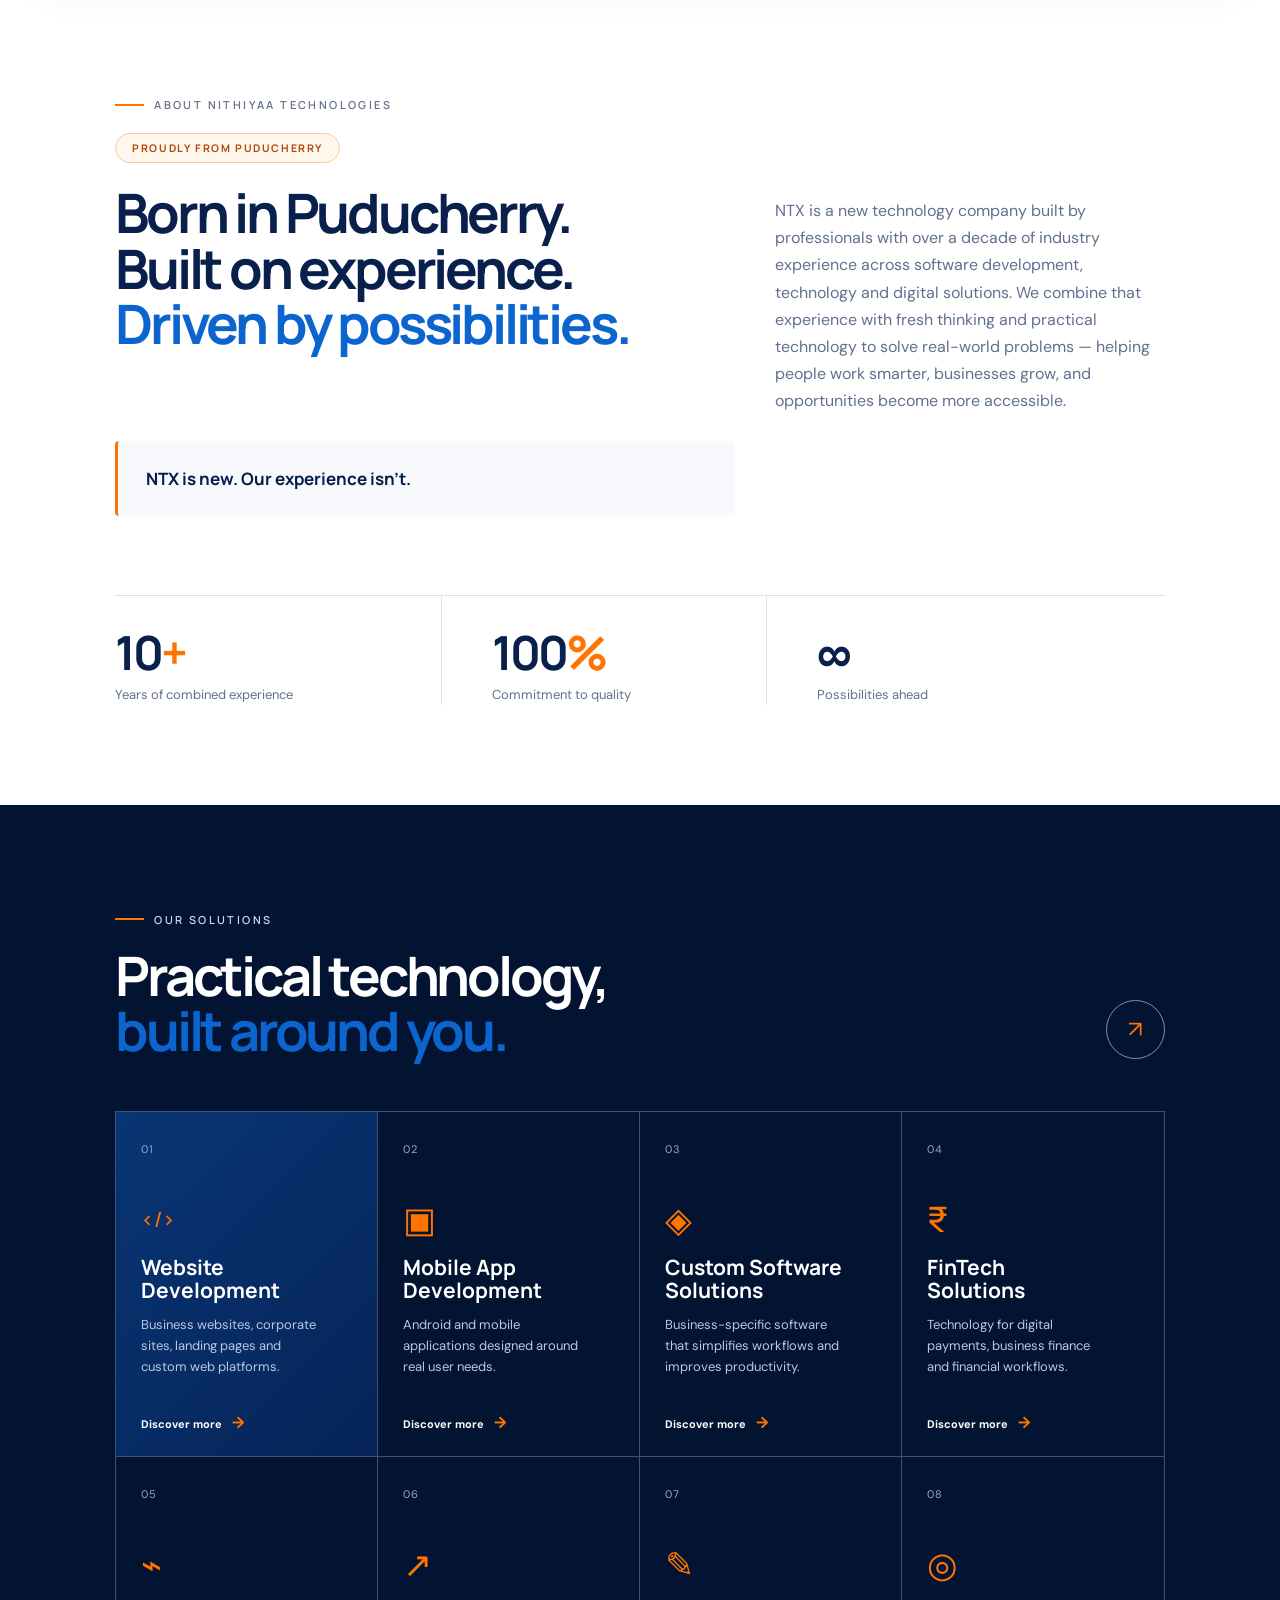
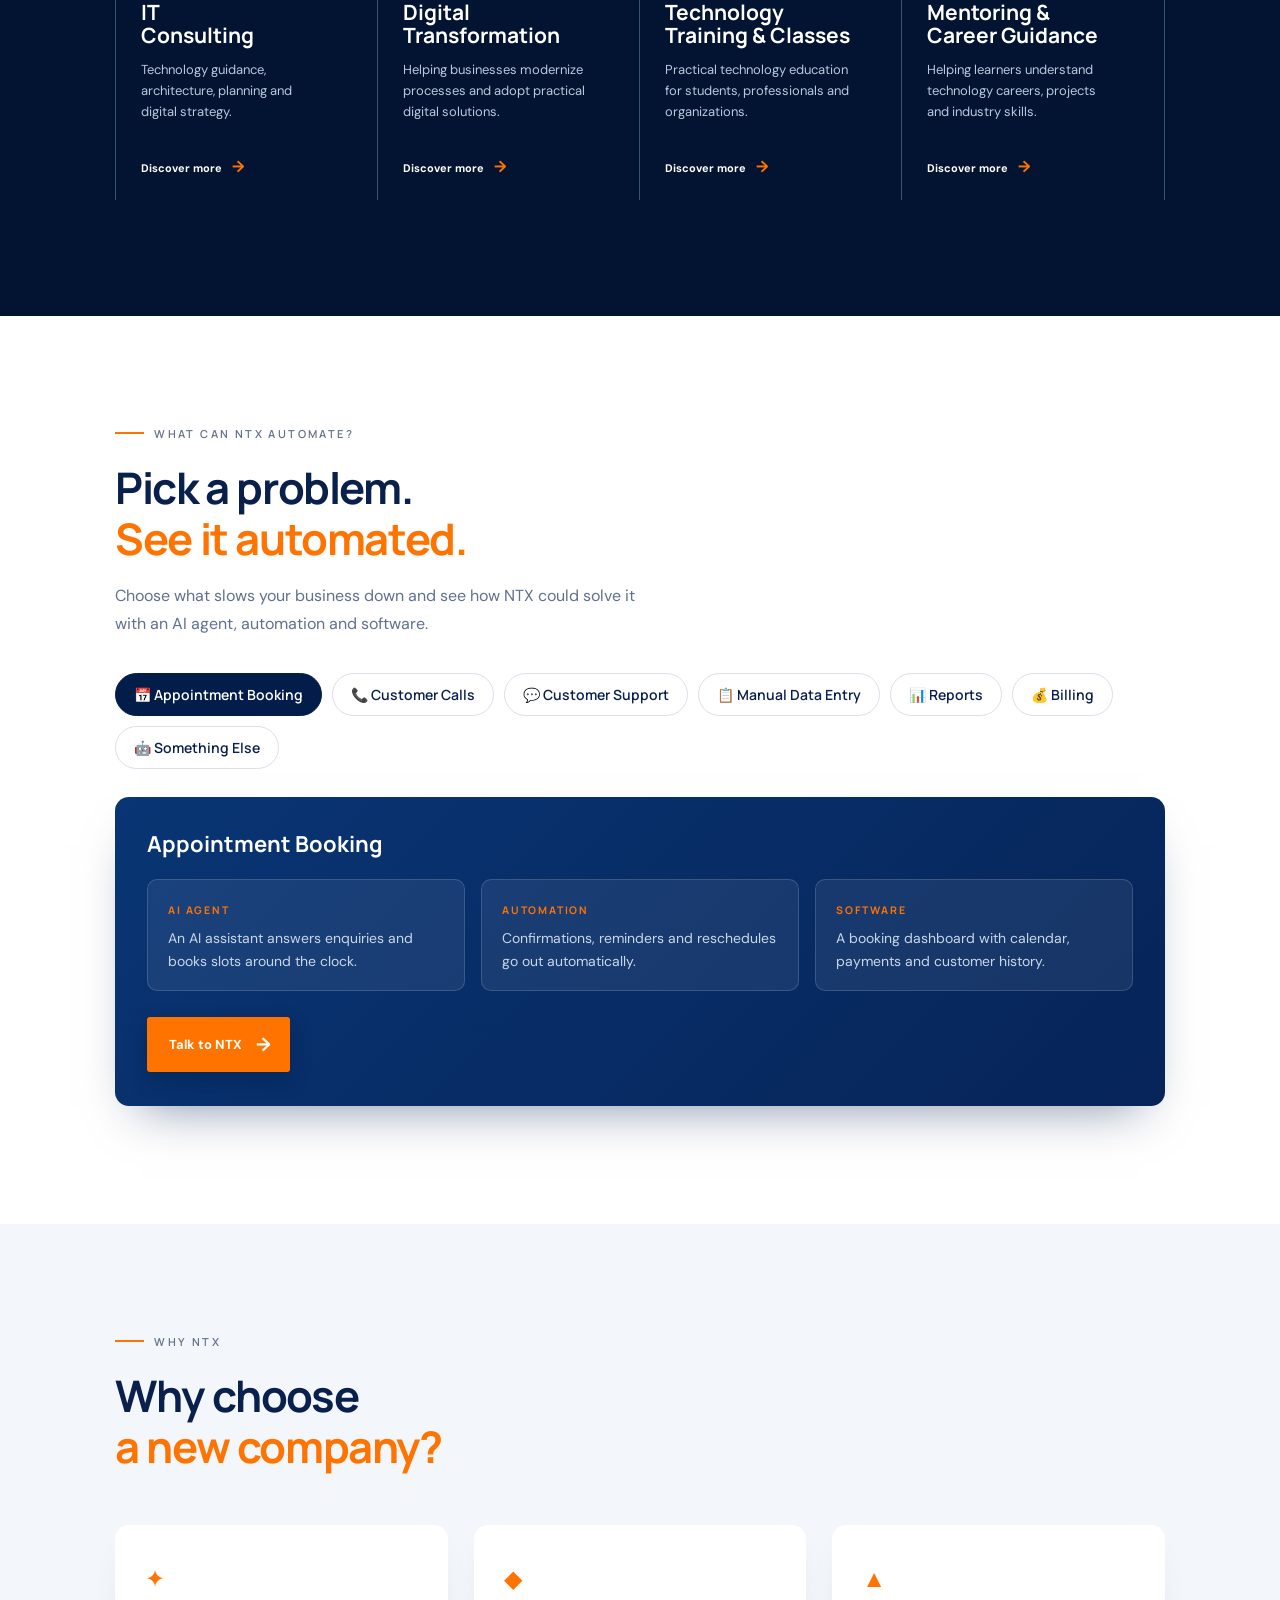
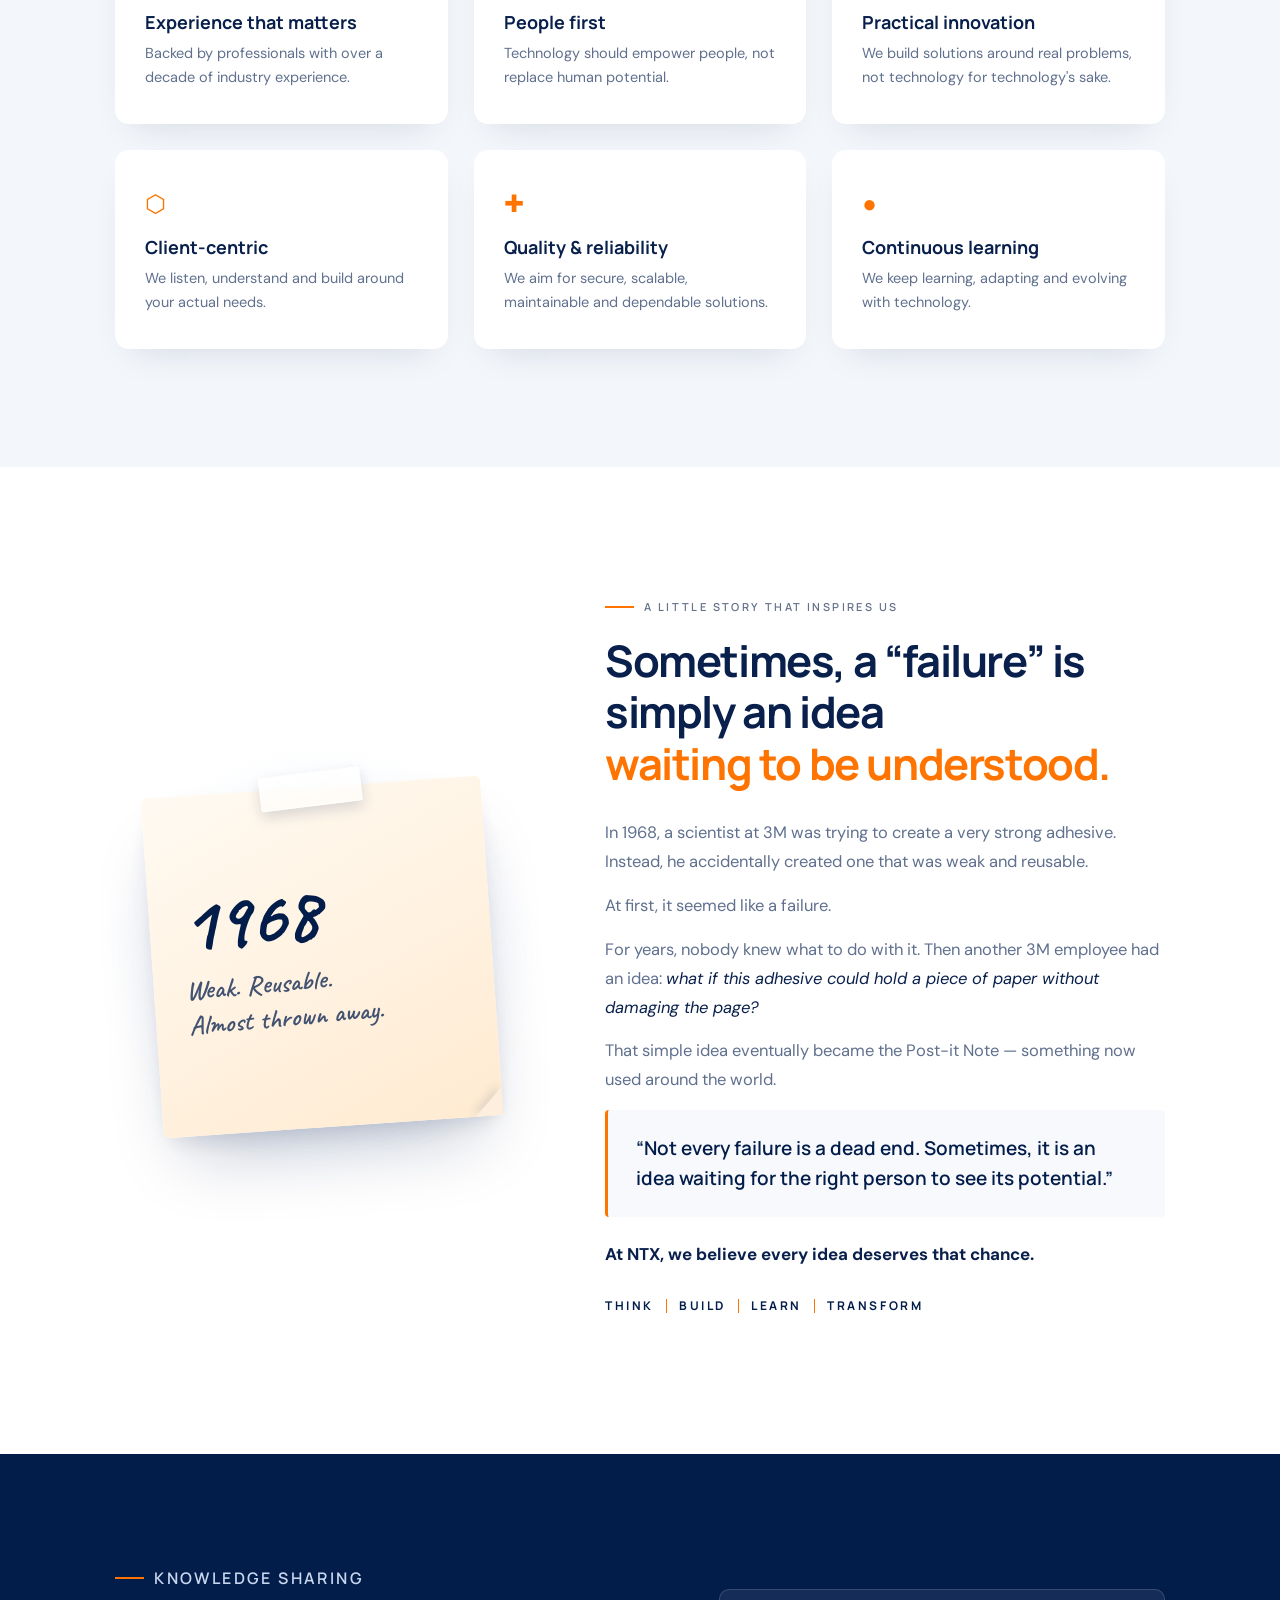
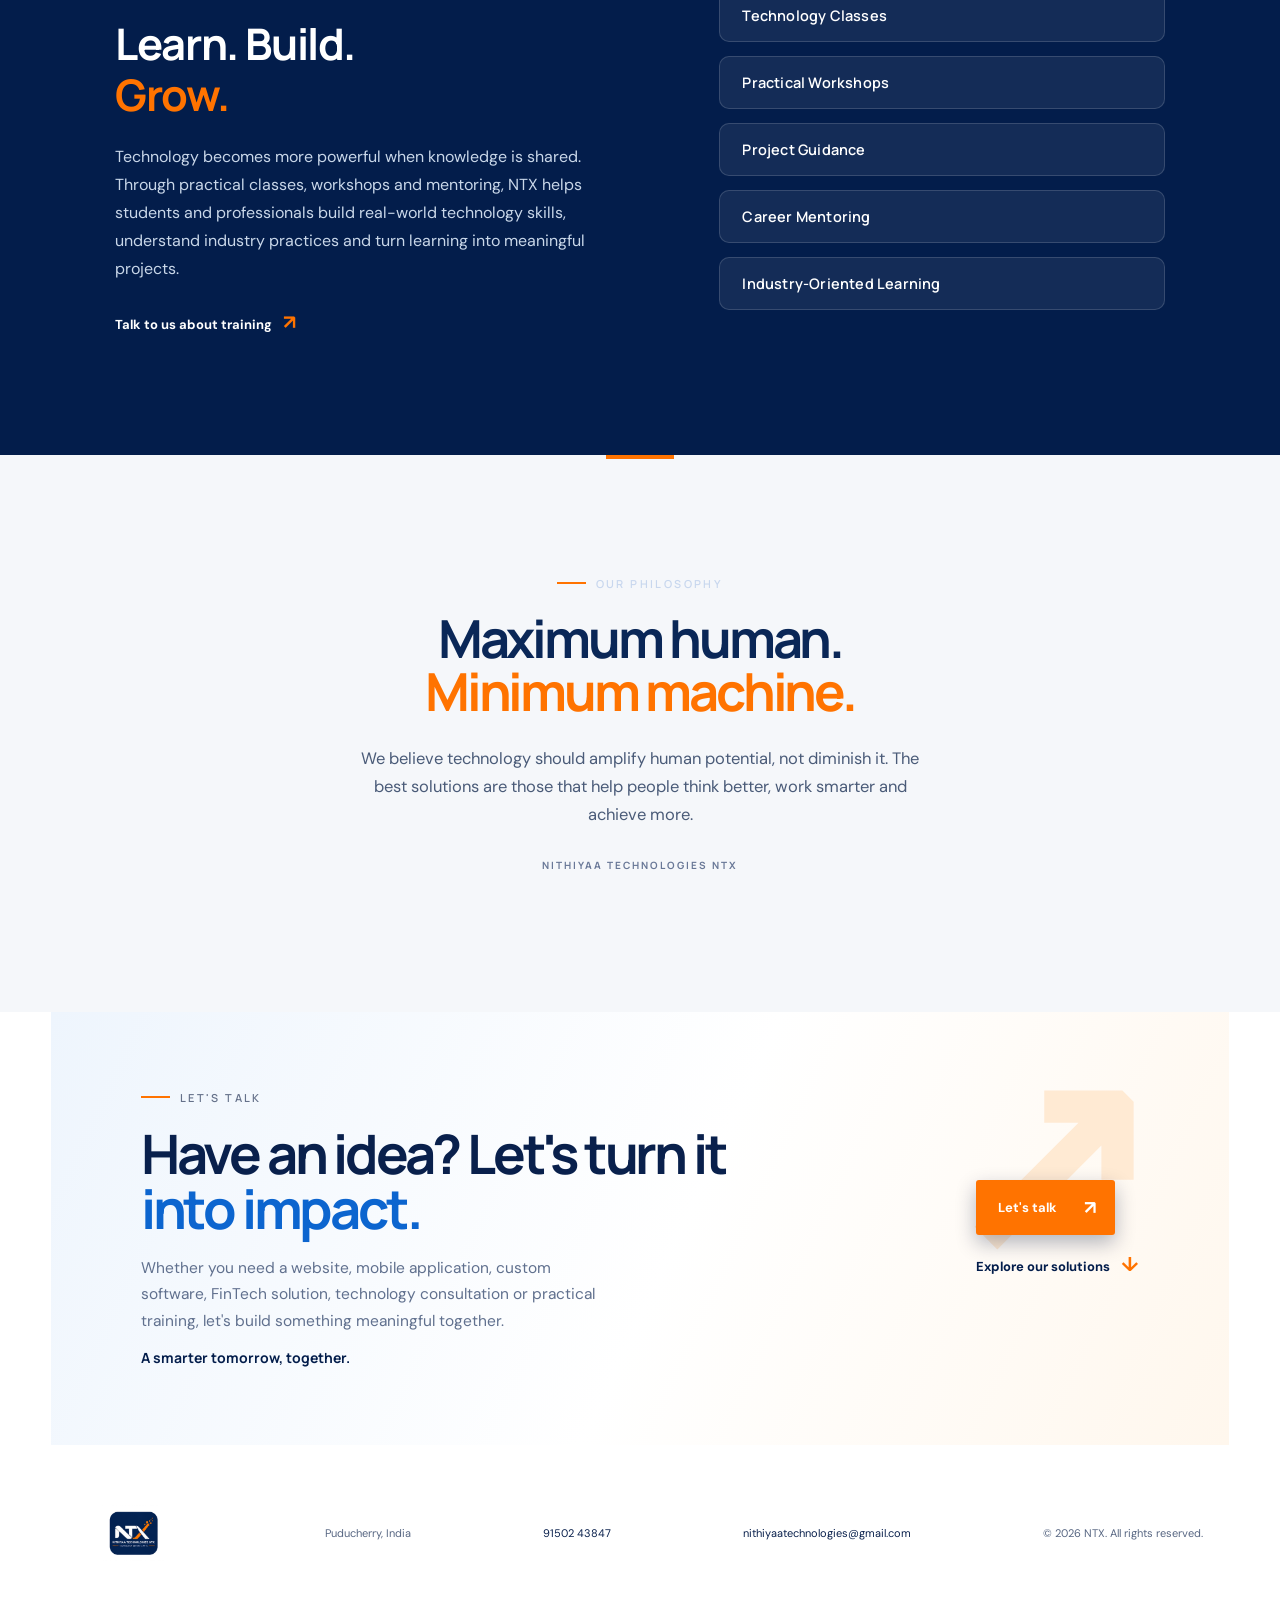
==== commit e480b0b3: "Add interactive layer: Challenge NTX, automation explorer, Talk to NTX - Floating Challenge NTX widg" ====
--- a/index.html
+++ b/index.html
@@ -12,6 +12,7 @@
 
   <link rel="stylesheet" href="styles.css" />
   <link rel="stylesheet" href="brand.css" />
+  <link rel="stylesheet" href="interactive.css" />
 </head>
 <body>
 
@@ -43,7 +44,7 @@
 
       <div class="hero-content">
         <p class="eyebrow"><span></span> NITHIYAA TECHNOLOGIES NTX</p>
-        <h1>Turning ideas<br />into <span>impact.</span></h1>
+        <h1 aria-label="Turning ideas into impact.">Turning ideas<br />into <span>impact.</span></h1>
         <p class="hero-intro">Innovative solutions for individuals, businesses and a smarter future.</p>
         <div class="hero-actions">
           <a class="button button-primary" href="#contact">Start a conversation <span>↗</span></a>
@@ -153,6 +154,22 @@
           <a href="#training" aria-label="Learn more about Mentoring and Career Guidance at NTX">Discover more <b>→</b></a>
         </article>
       </div>
+    </section>
+
+    <section class="automate" id="automate">
+      <p class="eyebrow dark"><span></span> WHAT CAN NTX AUTOMATE?</p>
+      <h2>Pick a problem.<br /><em>See it automated.</em></h2>
+      <p class="automate-lead">Choose what slows your business down and see how NTX could solve it with an AI agent, automation and software.</p>
+      <div class="automate-options" role="group" aria-label="Choose a business problem">
+        <button type="button" data-problem="booking" aria-pressed="false">📅 Appointment Booking</button>
+        <button type="button" data-problem="calls" aria-pressed="false">📞 Customer Calls</button>
+        <button type="button" data-problem="support" aria-pressed="false">💬 Customer Support</button>
+        <button type="button" data-problem="data" aria-pressed="false">📋 Manual Data Entry</button>
+        <button type="button" data-problem="reports" aria-pressed="false">📊 Reports</button>
+        <button type="button" data-problem="billing" aria-pressed="false">💰 Billing</button>
+        <button type="button" data-problem="other" aria-pressed="false">🤖 Something Else</button>
+      </div>
+      <div class="automate-result" aria-live="polite"></div>
     </section>
 
     <section class="why" id="why">
@@ -279,5 +296,6 @@
   </footer>
 
   <script src="script.js"></script>
+  <script src="interactive.js" defer></script>
 </body>
 </html>
--- a/interactive.css
+++ b/interactive.css
@@ -0,0 +1,276 @@
+/* Interactive layer: hero phrase, automate section, Challenge NTX, Talk to NTX, easter egg. */
+
+/* Hero rotating phrase */
+.hero h1 span {
+  display: inline-block;
+  white-space: nowrap;
+  transition: opacity .26s ease, transform .26s ease;
+}
+.hero h1 span.swap { opacity: 0; transform: translateY(10px); }
+
+/* What can NTX automate? */
+.automate { background: #fff; padding: 110px clamp(25px, 9vw, 146px) 118px; }
+.automate .eyebrow { color: #65718a; }
+.automate h2 { font: 700 clamp(30px, 3.4vw, 45px)/1.18 Manrope, sans-serif; letter-spacing: -1.4px; color: var(--ink); margin: 0; }
+.automate-lead { max-width: 520px; font-size: 16px; line-height: 1.7; color: var(--muted); margin: 18px 0 0; }
+
+.automate-options { display: flex; flex-wrap: wrap; gap: 10px; margin-top: 36px; }
+.automate-options button {
+  border: 1px solid #d9e0e9;
+  border-radius: 30px;
+  padding: 11px 18px;
+  background: #fff;
+  color: var(--ink);
+  font: 600 14px Manrope, sans-serif;
+  cursor: pointer;
+  transition: transform .2s ease, border-color .2s ease, background-color .2s ease, color .2s ease, box-shadow .2s ease;
+}
+.automate-options button:hover { border-color: var(--blue); transform: translateY(-2px); box-shadow: 0 10px 20px -12px #031d4b59; }
+.automate-options button[aria-pressed="true"] { background: var(--navy); border-color: var(--navy); color: #fff; }
+
+.automate-result {
+  margin-top: 28px;
+  padding: 34px 32px;
+  border-radius: 14px;
+  background: linear-gradient(135deg, #093574, #062458);
+  color: #fff;
+  box-shadow: 0 24px 48px -24px #031d4b80;
+}
+.automate-result:empty { display: none; }
+.automate-result.is-fresh { animation: ntx-rise .35s ease both; }
+.automate-result h3 { font: 700 22px/1.2 Manrope, sans-serif; margin: 0 0 22px; }
+.automate-steps { display: grid; grid-template-columns: repeat(3, 1fr); gap: 16px; margin-bottom: 26px; }
+.automate-steps > div { padding: 18px 20px; border: 1px solid #ffffff26; border-radius: 10px; background: #ffffff12; }
+.automate-steps span { font: 700 10.5px Manrope, sans-serif; letter-spacing: 1.8px; text-transform: uppercase; color: var(--orange); }
+.automate-steps p { margin: 8px 0 0; font-size: 14px; line-height: 1.6; color: #c9d7e9; }
+.automate-result .button { border: 0; cursor: pointer; font-family: inherit; gap: 14px; transition: transform .2s ease, box-shadow .2s ease; }
+.automate-result .button:hover { transform: translateY(-2px); box-shadow: 0 12px 26px #00133966; }
+
+/* Floating dock */
+.ntx-dock {
+  position: fixed;
+  right: 20px;
+  bottom: calc(20px + env(safe-area-inset-bottom, 0px));
+  z-index: 60;
+  display: flex;
+  flex-direction: column;
+  align-items: flex-end;
+  gap: 10px;
+  transition: opacity .2s ease, transform .2s ease;
+}
+.ntx-dock.is-hidden { opacity: 0; transform: translateY(10px); pointer-events: none; }
+.ntx-fab {
+  border: 0;
+  border-radius: 30px;
+  padding: 12px 18px;
+  font: 700 13px Manrope, sans-serif;
+  cursor: pointer;
+  color: #fff;
+  background: var(--navy);
+  box-shadow: 0 10px 26px -8px #031d4b80;
+  transition: transform .2s ease, box-shadow .2s ease;
+}
+.ntx-fab:hover { transform: translateY(-2px); box-shadow: 0 14px 30px -8px #031d4b99; }
+.ntx-fab-challenge { background: #fff; color: var(--navy); border: 1px solid #ffc79c; padding: 9px 15px; font-size: 12px; }
+
+/* Shared panel */
+.ntx-panel {
+  position: fixed;
+  right: 20px;
+  bottom: calc(20px + env(safe-area-inset-bottom, 0px));
+  z-index: 70;
+  width: min(370px, calc(100vw - 24px));
+  max-height: min(560px, calc(100vh - 110px));
+  max-height: min(560px, calc(100dvh - 110px));
+  display: flex;
+  flex-direction: column;
+  overflow: hidden;
+  border-radius: 16px;
+  background: #fff;
+  color: var(--ink);
+  box-shadow: 0 30px 70px -20px #031d4b80, 0 0 0 1px #031d4b14;
+  opacity: 0;
+  visibility: hidden;
+  transform: translateY(14px) scale(.98);
+  transform-origin: bottom right;
+  transition: opacity .22s ease, transform .22s ease, visibility 0s .22s;
+}
+.ntx-panel.open { opacity: 1; visibility: visible; transform: none; transition-delay: 0s; }
+.ntx-panel-head {
+  display: flex;
+  align-items: center;
+  justify-content: space-between;
+  gap: 12px;
+  padding: 16px 18px;
+  background: linear-gradient(135deg, #093574, #031d4b);
+  color: #fff;
+}
+.ntx-panel-head strong { display: block; font: 700 15px Manrope, sans-serif; }
+.ntx-panel-head small { display: block; margin-top: 2px; font-size: 11.5px; color: #b8c9df; }
+.ntx-panel-close {
+  flex: none;
+  width: 32px;
+  height: 32px;
+  border: 0;
+  border-radius: 50%;
+  background: #ffffff1f;
+  color: #fff;
+  font-size: 20px;
+  line-height: 1;
+  cursor: pointer;
+  transition: background-color .2s ease;
+}
+.ntx-panel-close:hover { background: #ffffff38; }
+.ntx-panel-body { padding: 18px; overflow-y: auto; min-height: 0; }
+.ntx-panel button:focus-visible, .ntx-fab:focus-visible, .automate-options button:focus-visible, .ntx-panel input:focus-visible {
+  outline: 2px solid var(--orange);
+  outline-offset: 2px;
+}
+
+/* Challenge NTX */
+.ntx-cat-grid { display: grid; grid-template-columns: 1fr 1fr; gap: 10px; }
+.ntx-cat, .ntx-option {
+  border: 1px solid #d9e0e9;
+  border-radius: 10px;
+  background: #fff;
+  color: var(--ink);
+  font: 600 14px Manrope, sans-serif;
+  cursor: pointer;
+  transition: transform .2s ease, border-color .2s ease, background-color .2s ease;
+}
+.ntx-cat { padding: 20px 12px; }
+.ntx-option { display: block; width: 100%; padding: 12px 14px; text-align: left; }
+.ntx-cat:hover:enabled, .ntx-option:hover:enabled { border-color: var(--blue); background: #f3f8ff; transform: translateY(-2px); }
+.ntx-cat:disabled { cursor: default; color: #8b98b0; background: var(--pale); }
+.ntx-soon { display: block; margin-top: 5px; font: 700 9.5px Manrope, sans-serif; letter-spacing: 1.4px; text-transform: uppercase; color: #b1490a; }
+.ntx-question-text { margin: 0 0 14px; font: 700 16px/1.45 Manrope, sans-serif; }
+.ntx-options { display: grid; gap: 8px; }
+.ntx-option:disabled { cursor: default; color: #8b98b0; }
+.ntx-option.is-correct { border-color: #1a9a5b; background: #eaf8f0; color: #0f6b3d; animation: ntx-pop .35s ease; }
+.ntx-option.is-wrong { border-color: #d6453d; background: #fdeeed; color: #a3261f; animation: ntx-shake .35s ease; }
+.ntx-feedback:not(:empty) { margin-top: 14px; animation: ntx-rise .3s ease both; }
+.ntx-result { margin: 0; font: 700 14px Manrope, sans-serif; }
+.ntx-result.is-correct { color: #0f6b3d; }
+.ntx-result.is-wrong { color: #a3261f; }
+.ntx-score { margin: 6px 0 0; font: 600 12px Manrope, sans-serif; letter-spacing: .6px; color: var(--muted); }
+.ntx-cat-grid + .ntx-score { margin-top: 14px; text-align: center; }
+.ntx-feedback-actions { display: flex; align-items: center; gap: 14px; margin-top: 12px; }
+.ntx-next {
+  border: 0;
+  border-radius: 3px;
+  padding: 11px 16px;
+  background: var(--orange);
+  color: #fff;
+  font: 700 13px Manrope, sans-serif;
+  cursor: pointer;
+  transition: transform .2s ease;
+}
+.ntx-next:hover { transform: translateY(-2px); }
+.ntx-back { border: 0; padding: 0; background: none; color: var(--blue); font: 600 12.5px Manrope, sans-serif; cursor: pointer; }
+.ntx-back:hover { text-decoration: underline; }
+
+/* Talk to NTX */
+.ntx-chat .ntx-panel-body { display: flex; flex-direction: column; padding: 0; overflow: hidden; }
+.ntx-chat-log { flex: 1; min-height: 150px; overflow-y: auto; padding: 16px; display: flex; flex-direction: column; gap: 9px; }
+.ntx-msg { max-width: 86%; padding: 10px 13px; border-radius: 14px; font-size: 14px; line-height: 1.5; animation: ntx-rise .25s ease both; }
+.ntx-msg-ntx { align-self: flex-start; background: var(--pale); color: var(--ink); border-bottom-left-radius: 4px; }
+.ntx-msg-user { align-self: flex-end; background: var(--blue); color: #fff; border-bottom-right-radius: 4px; }
+.ntx-msg.is-typing { letter-spacing: 3px; color: var(--muted); animation: ntx-pulse 1s ease infinite; }
+.ntx-contact {
+  display: block;
+  width: fit-content;
+  margin-top: 9px;
+  padding: 8px 14px;
+  border-radius: 3px;
+  background: var(--orange);
+  color: #fff;
+  font: 700 12.5px Manrope, sans-serif;
+  text-decoration: none;
+  transition: transform .2s ease;
+}
+.ntx-contact:hover { transform: translateY(-2px); }
+.ntx-suggestions { display: flex; gap: 7px; padding: 0 16px 12px; overflow-x: auto; scrollbar-width: none; }
+.ntx-suggestions::-webkit-scrollbar { display: none; }
+.ntx-suggestions button {
+  flex: none;
+  border: 1px solid #d9e0e9;
+  border-radius: 20px;
+  padding: 7px 12px;
+  background: #fff;
+  color: var(--ink);
+  font: 600 12px Manrope, sans-serif;
+  cursor: pointer;
+  transition: border-color .2s ease, background-color .2s ease;
+}
+.ntx-suggestions button:hover { border-color: var(--blue); background: #f3f8ff; }
+.ntx-chat-form { display: flex; gap: 8px; padding: 12px 16px 16px; border-top: 1px solid #e6ebf2; }
+.ntx-chat-form input {
+  flex: 1;
+  min-width: 0;
+  border: 1px solid #d9e0e9;
+  border-radius: 24px;
+  padding: 10px 15px;
+  background: #fff;
+  color: var(--ink);
+  font: 400 16px 'DM Sans', sans-serif;
+}
+.ntx-chat-form button {
+  flex: none;
+  width: 42px;
+  height: 42px;
+  border: 0;
+  border-radius: 50%;
+  background: var(--navy);
+  color: var(--orange);
+  font-size: 18px;
+  cursor: pointer;
+  transition: transform .2s ease;
+}
+.ntx-chat-form button:hover { transform: translateY(-2px); }
+
+/* Easter egg toast */
+.ntx-toast {
+  position: fixed;
+  left: 50%;
+  bottom: calc(26px + env(safe-area-inset-bottom, 0px));
+  z-index: 80;
+  max-width: calc(100vw - 32px);
+  padding: 12px 20px;
+  border-radius: 30px;
+  border: 1px solid #ffffff26;
+  background: #031d4bf2;
+  color: #fff;
+  font: 700 12px Manrope, sans-serif;
+  letter-spacing: 1.2px;
+  box-shadow: 0 16px 40px -14px #031d4b99;
+  opacity: 0;
+  transform: translate(-50%, 12px);
+  pointer-events: none;
+  transition: opacity .3s ease, transform .3s ease;
+}
+.ntx-toast.show { opacity: 1; transform: translate(-50%, 0); }
+
+@keyframes ntx-rise { from { opacity: 0; transform: translateY(8px); } to { opacity: 1; transform: none; } }
+@keyframes ntx-pop { 50% { transform: scale(1.03); } }
+@keyframes ntx-shake { 25% { transform: translateX(-4px); } 75% { transform: translateX(4px); } }
+@keyframes ntx-pulse { 50% { opacity: .4; } }
+
+@media (max-width: 900px) {
+  .automate-steps { grid-template-columns: 1fr; gap: 10px; }
+}
+
+@media (max-width: 650px) {
+  .automate { padding: 70px 25px; }
+  .automate-options { gap: 8px; margin-top: 28px; }
+  .automate-options button { padding: 10px 14px; font-size: 13px; }
+  .automate-result { padding: 26px 20px; }
+  .ntx-dock { right: 12px; bottom: calc(12px + env(safe-area-inset-bottom, 0px)); gap: 8px; }
+  .ntx-fab { padding: 10px 14px; font-size: 12px; }
+  .ntx-fab-challenge { padding: 8px 12px; font-size: 11.5px; }
+  .ntx-panel { left: 12px; right: 12px; bottom: calc(12px + env(safe-area-inset-bottom, 0px)); width: auto; max-height: calc(100vh - 94px); max-height: calc(100dvh - 94px); }
+}
+
+@media (prefers-reduced-motion: reduce) {
+  .hero h1 span, .ntx-panel, .ntx-dock, .ntx-toast { transition: none; }
+  .automate-result.is-fresh, .ntx-feedback:not(:empty), .ntx-msg, .ntx-msg.is-typing, .ntx-option.is-correct, .ntx-option.is-wrong { animation: none; }
+}
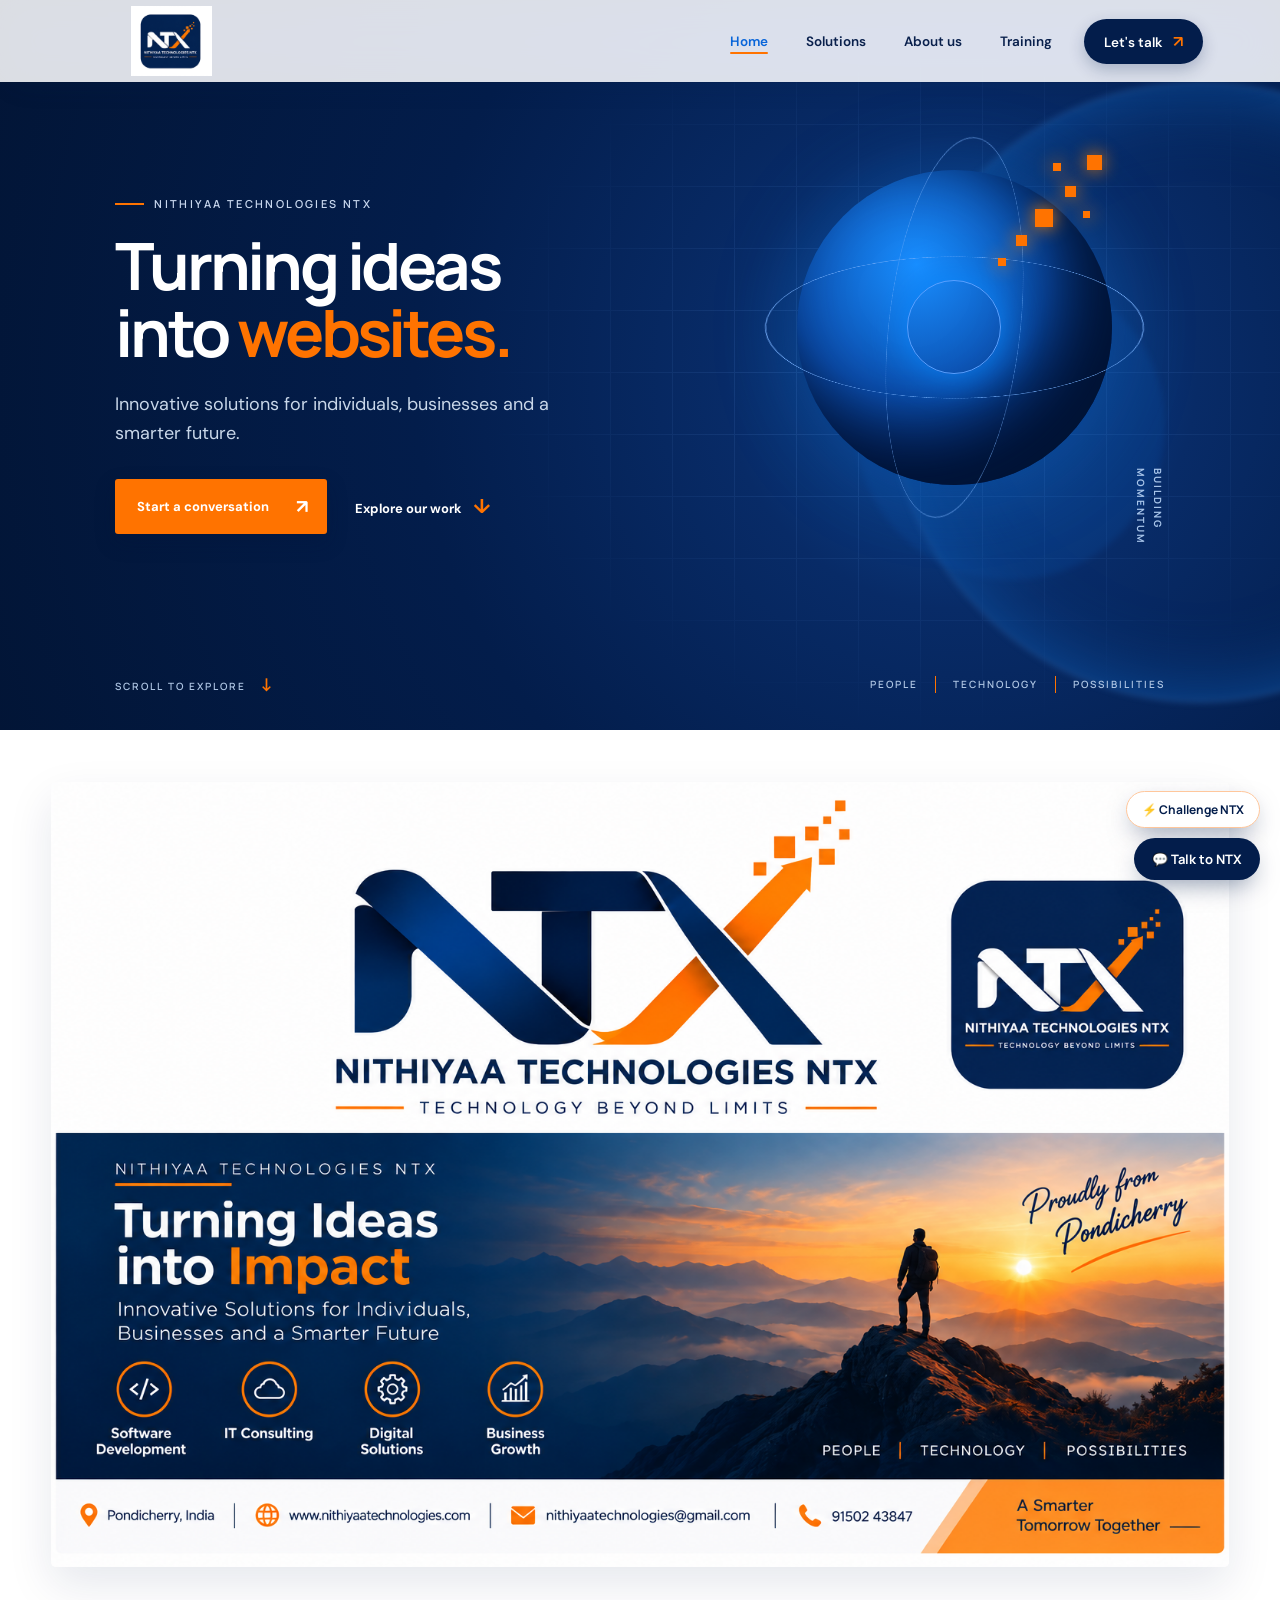
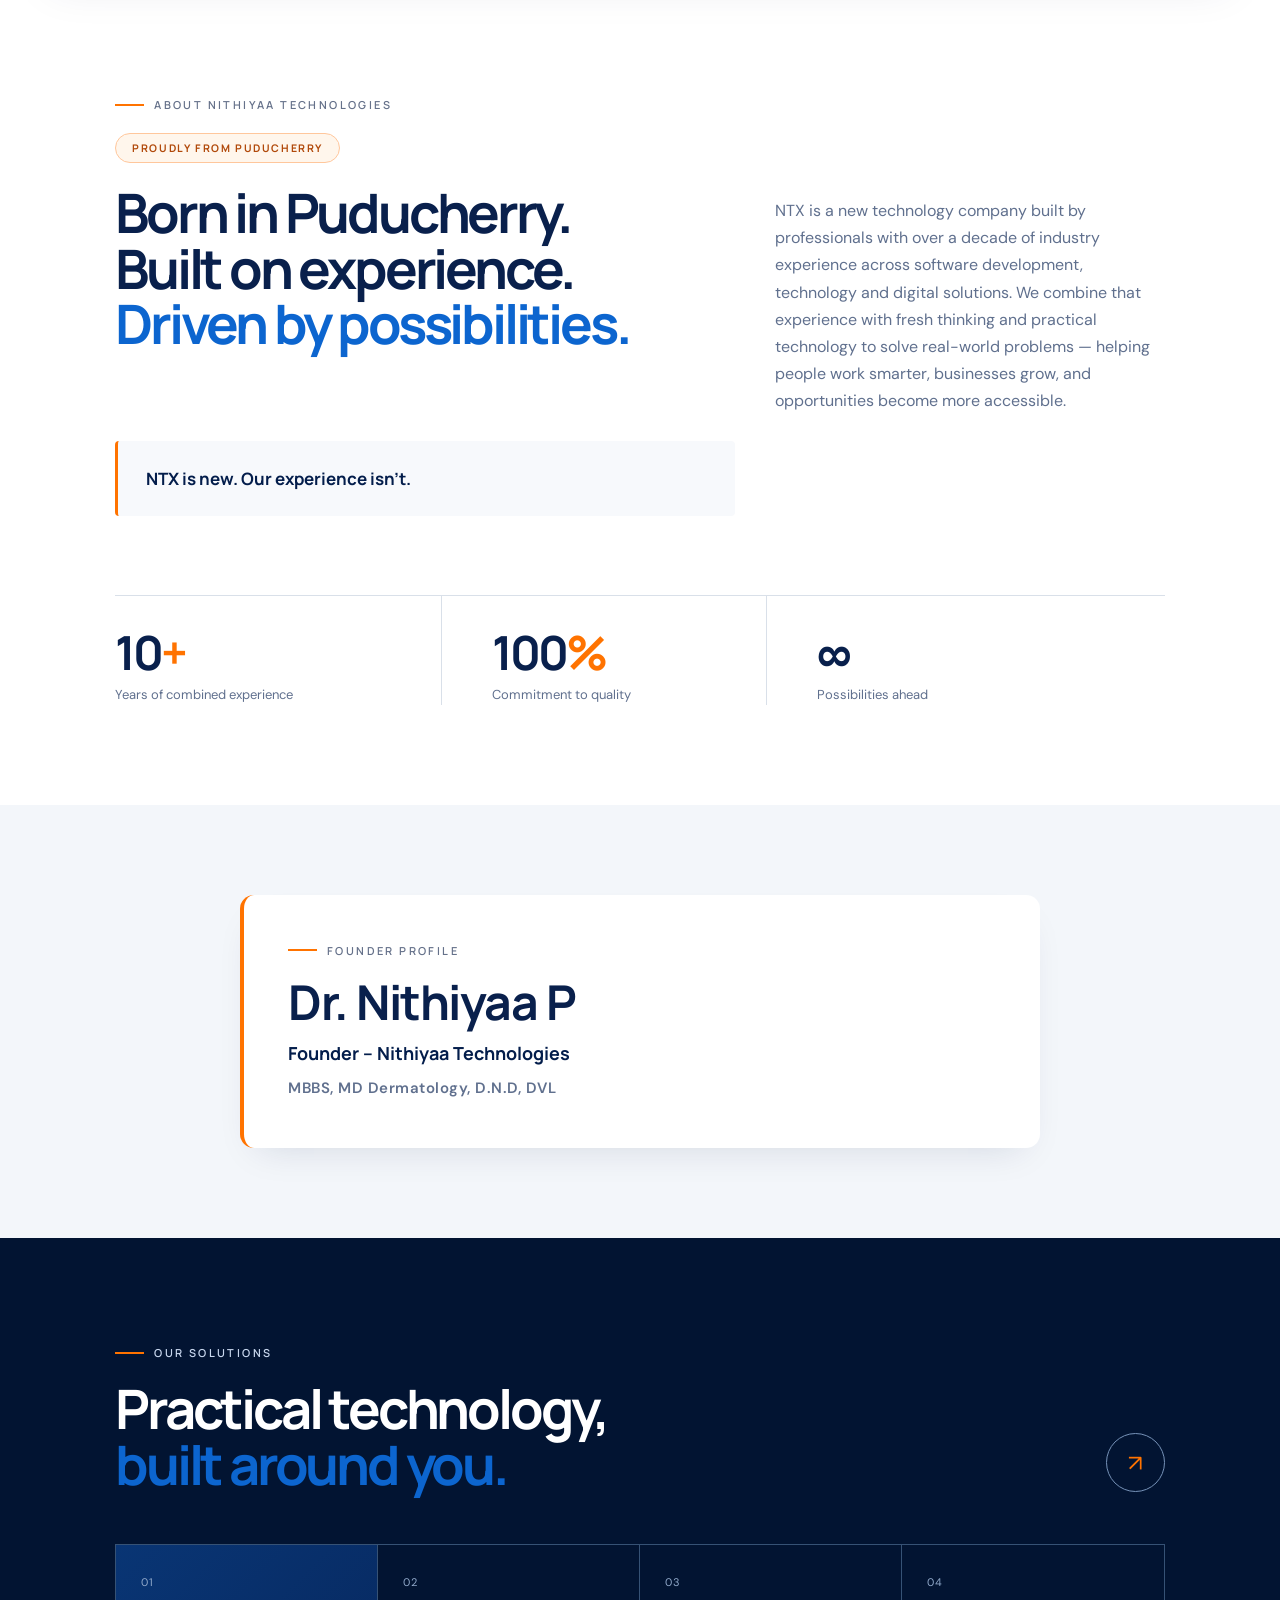
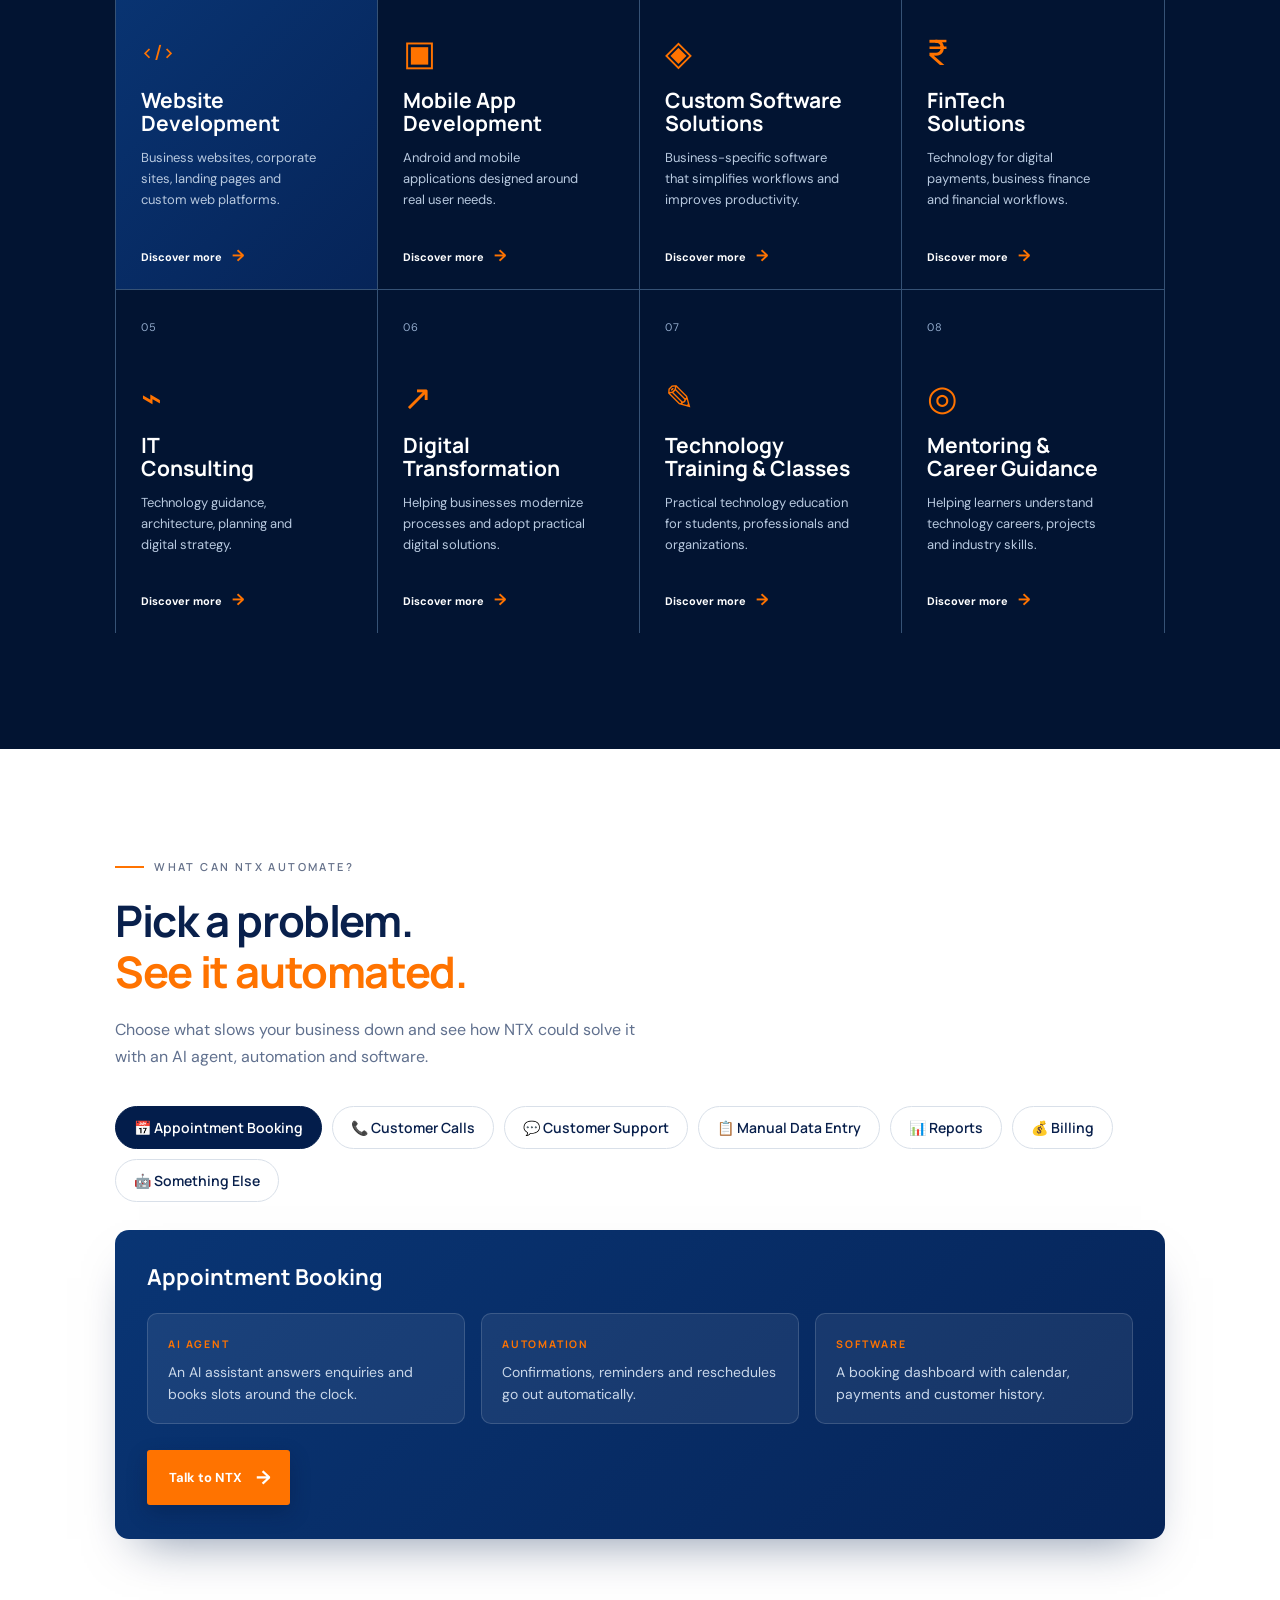
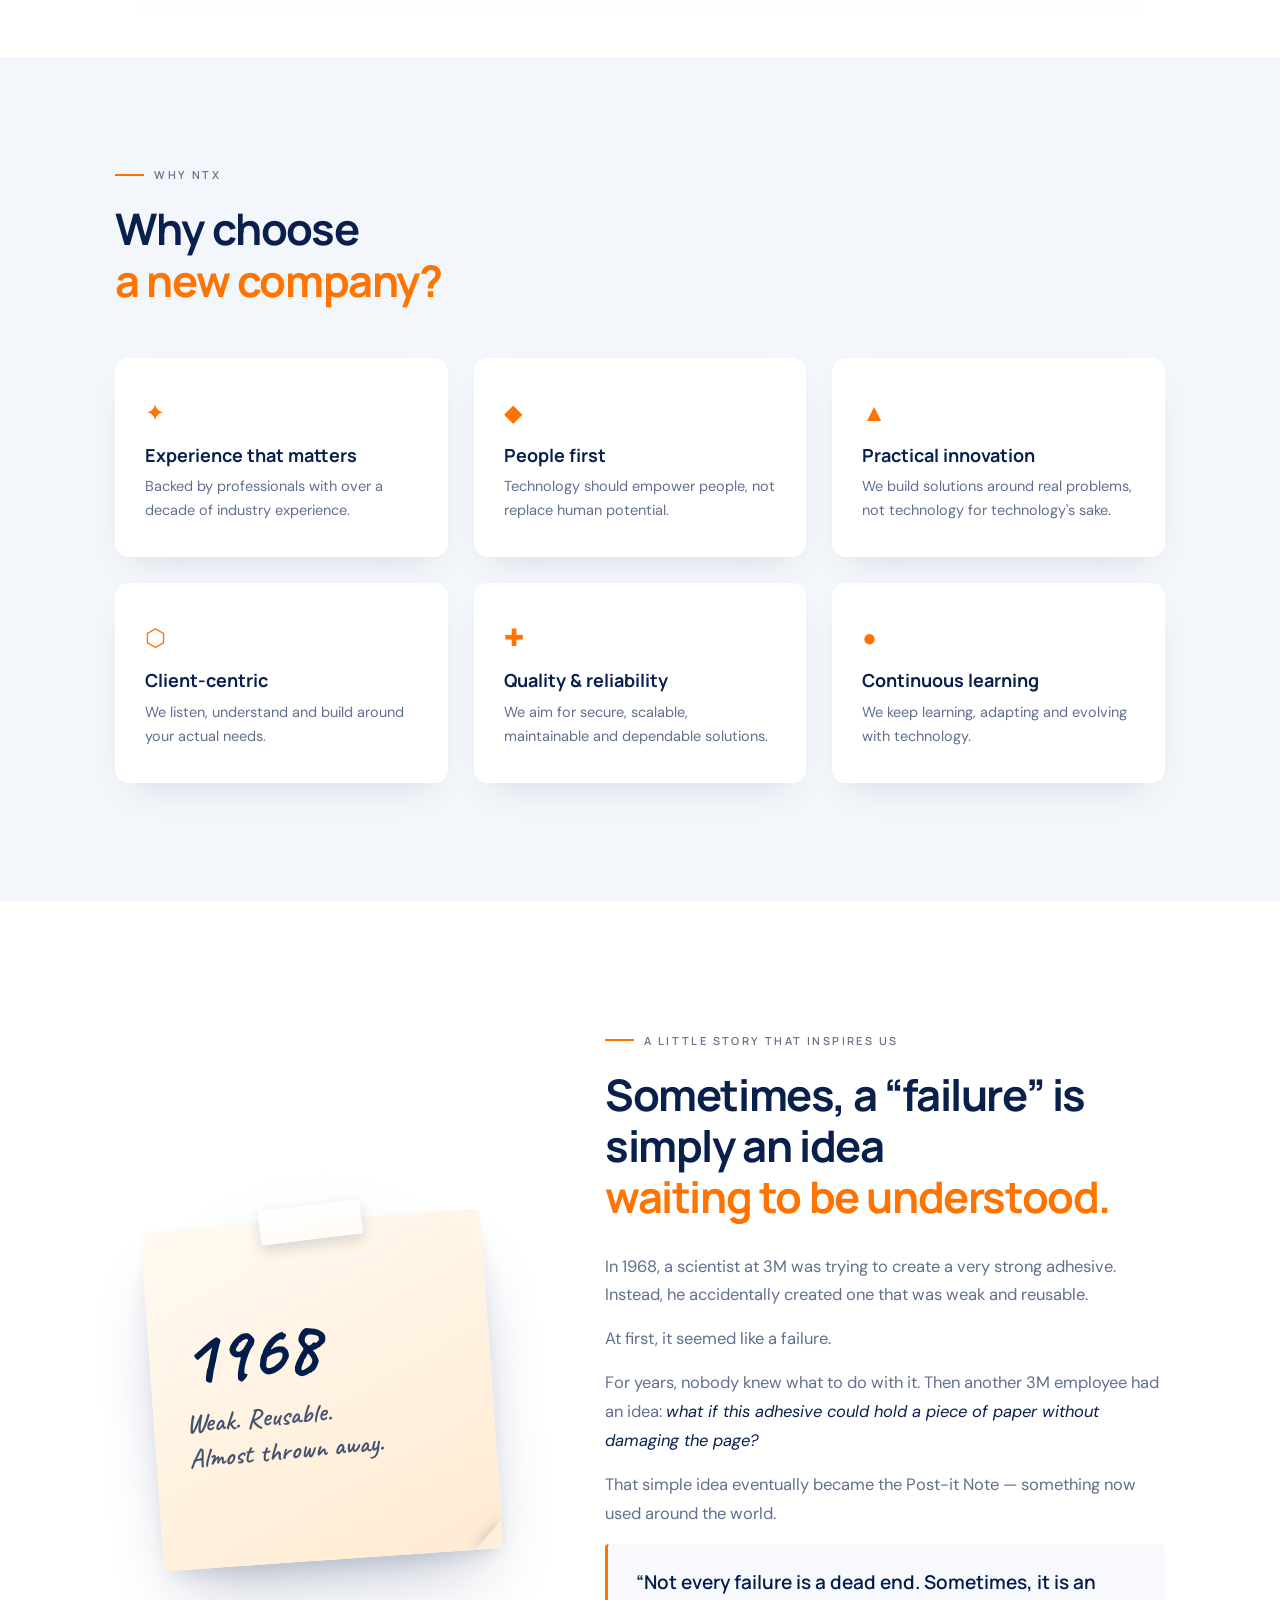
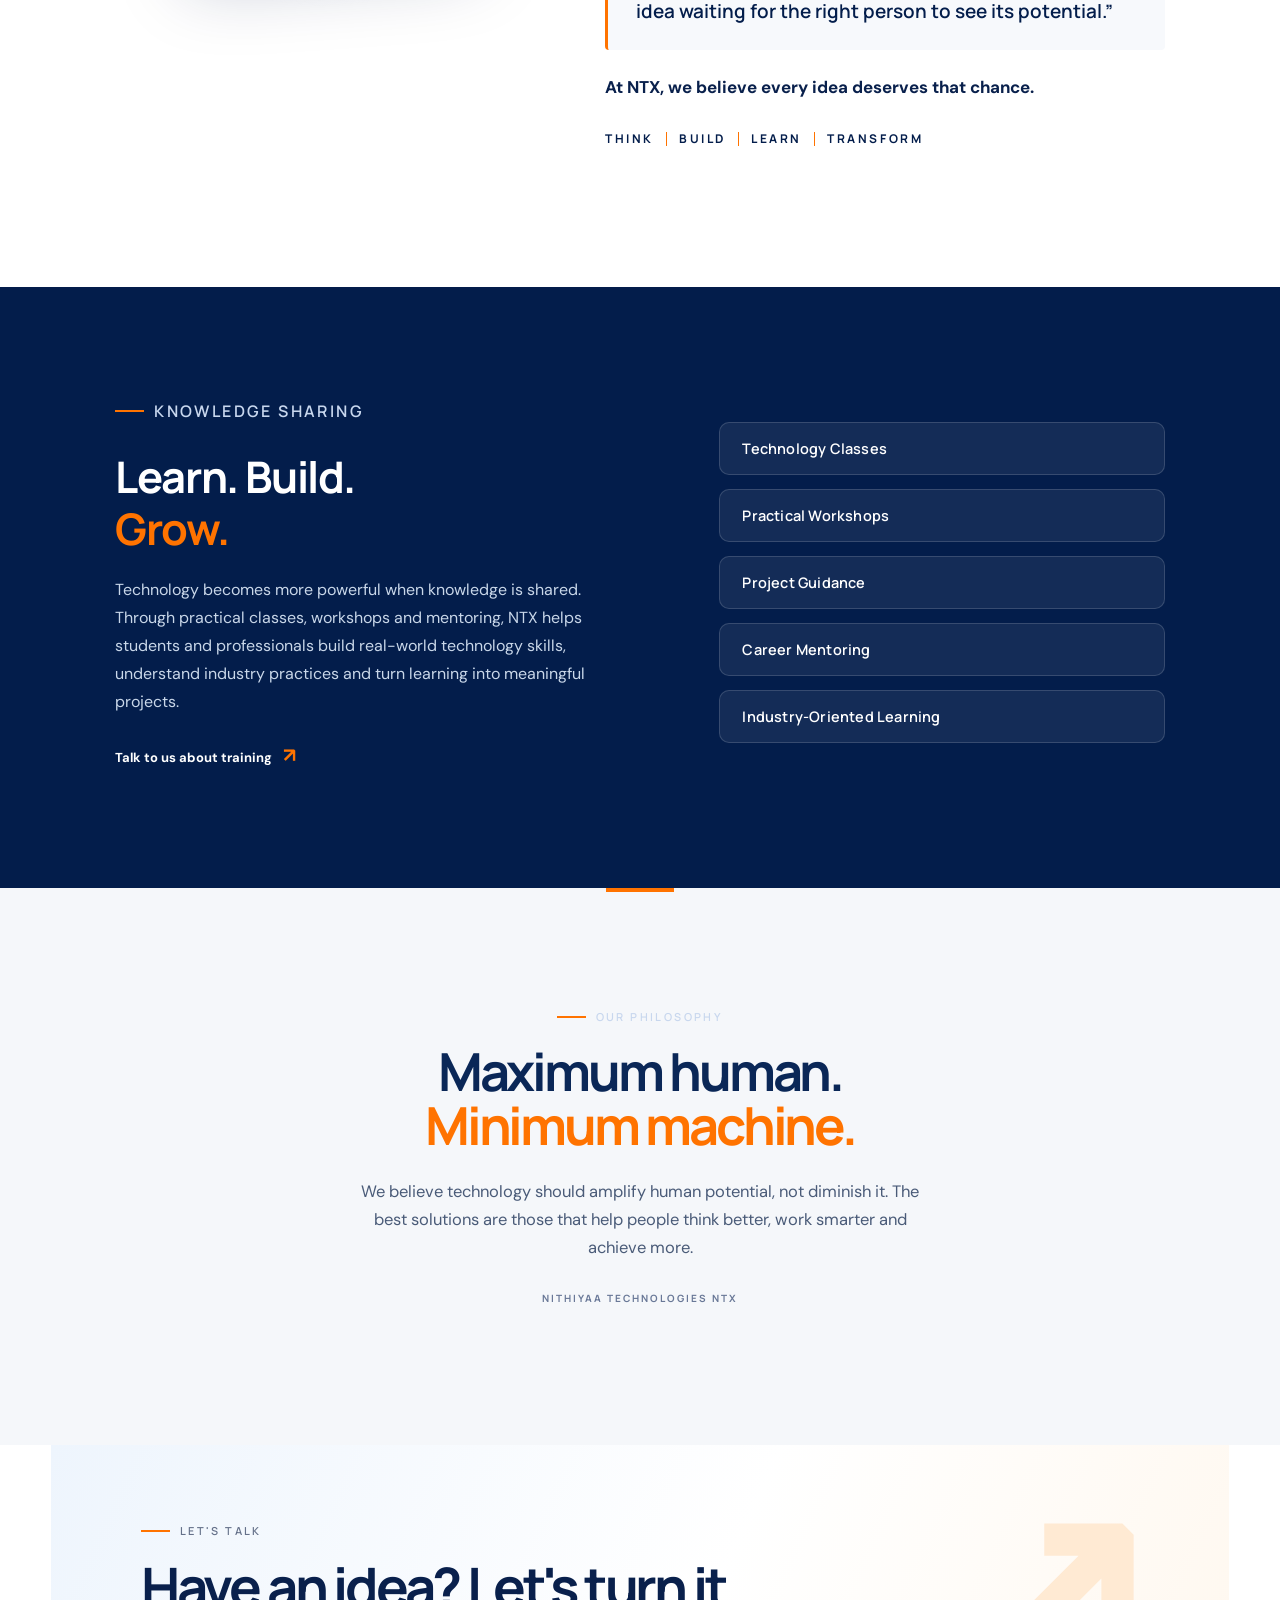
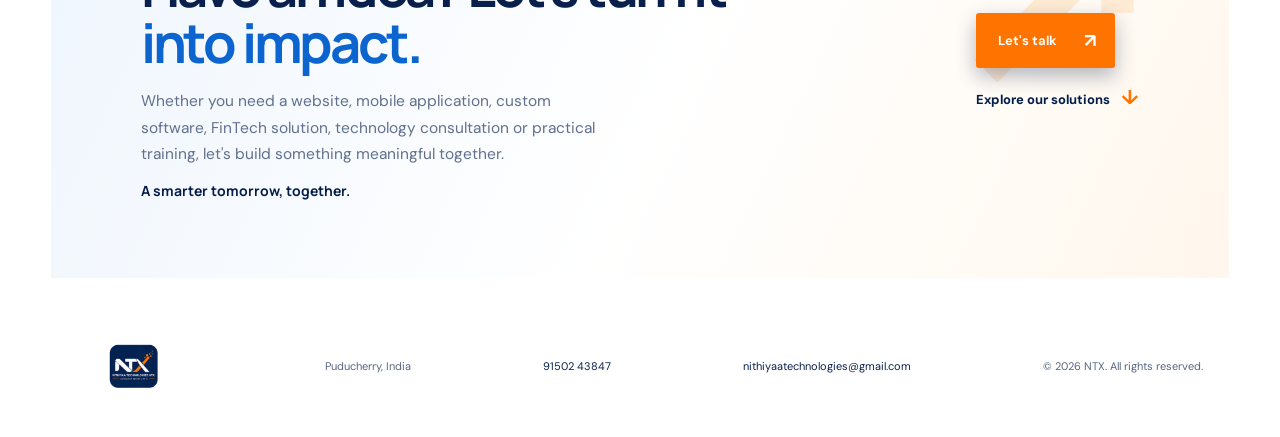
==== commit 3bebb537: "Add Founder Profile section for Dr. Nithiyaa P with matching styling" ====
--- a/index.html
+++ b/index.html
@@ -84,6 +84,14 @@
         <div><strong>10<span>+</span></strong><p>Years of combined experience</p></div>
         <div><strong>100<span>%</span></strong><p>Commitment to quality</p></div>
         <div><strong>∞</strong><p>Possibilities ahead</p></div>
+      </div>
+    </section>
+    <section class="founder" id="founder">
+      <div class="founder-card">
+        <p class="eyebrow dark"><span></span> FOUNDER PROFILE</p>
+        <h2>Dr. Nithiyaa P</h2>
+        <p class="founder-designation">Founder – Nithiyaa Technologies</p>
+        <p class="founder-qualifications">MBBS, MD Dermatology, D.N.D, DVL</p>
       </div>
     </section>
 
--- a/styles.css
+++ b/styles.css
@@ -69,3 +69,63 @@
 @media(max-width:980px){.training-grid{grid-template-columns:1fr;gap:40px}}
 @media(max-width:900px){.why-grid{grid-template-columns:1fr 1fr}}
 @media(max-width:650px){.why{padding:70px 25px}.why-grid{grid-template-columns:1fr;gap:18px;margin-top:36px}.training{padding:70px 25px}}
+/* Founder Profile */
+.founder {
+  background: var(--pale);
+  padding: 90px clamp(25px, 9vw, 146px);
+}
+.founder-card {
+  max-width: 800px;
+  margin: 0 auto;
+  background: #fff;
+  border-radius: 14px;
+  padding: 48px 44px;
+  box-shadow: 0 16px 36px -18px #031d4b26;
+  border-left: 4px solid var(--orange);
+}
+.founder-card .eyebrow {
+  margin-bottom: 16px;
+}
+.founder-card h2 {
+  font: 700 clamp(32px, 3.8vw, 48px)/1.15 Manrope, sans-serif;
+  letter-spacing: -1.5px;
+  color: var(--ink);
+  margin: 0 0 12px;
+}
+.founder-designation {
+  font: 700 18px/1.4 Manrope, sans-serif;
+  color: var(--navy);
+  margin: 0 0 10px;
+}
+.founder-qualifications {
+  font: 600 15px/1.6 'DM Sans', sans-serif;
+  color: var(--muted);
+  letter-spacing: 0.5px;
+  margin: 0;
+}
+@media (max-width: 650px) {
+  .founder {
+    padding: 60px 25px;
+  }
+  .founder-card {
+    padding: 32px 24px;
+  }
+}
+@media (prefers-color-scheme: dark) {
+  .founder {
+    background: #051838;
+  }
+  .founder-card {
+    background: #071a3b;
+    box-shadow: 0 16px 36px -18px #00000066;
+  }
+  .founder-card h2 {
+    color: #f4f7fc;
+  }
+  .founder-designation {
+    color: #c8d7ee;
+  }
+  .founder-qualifications {
+    color: #a4b5d0;
+  }
+}
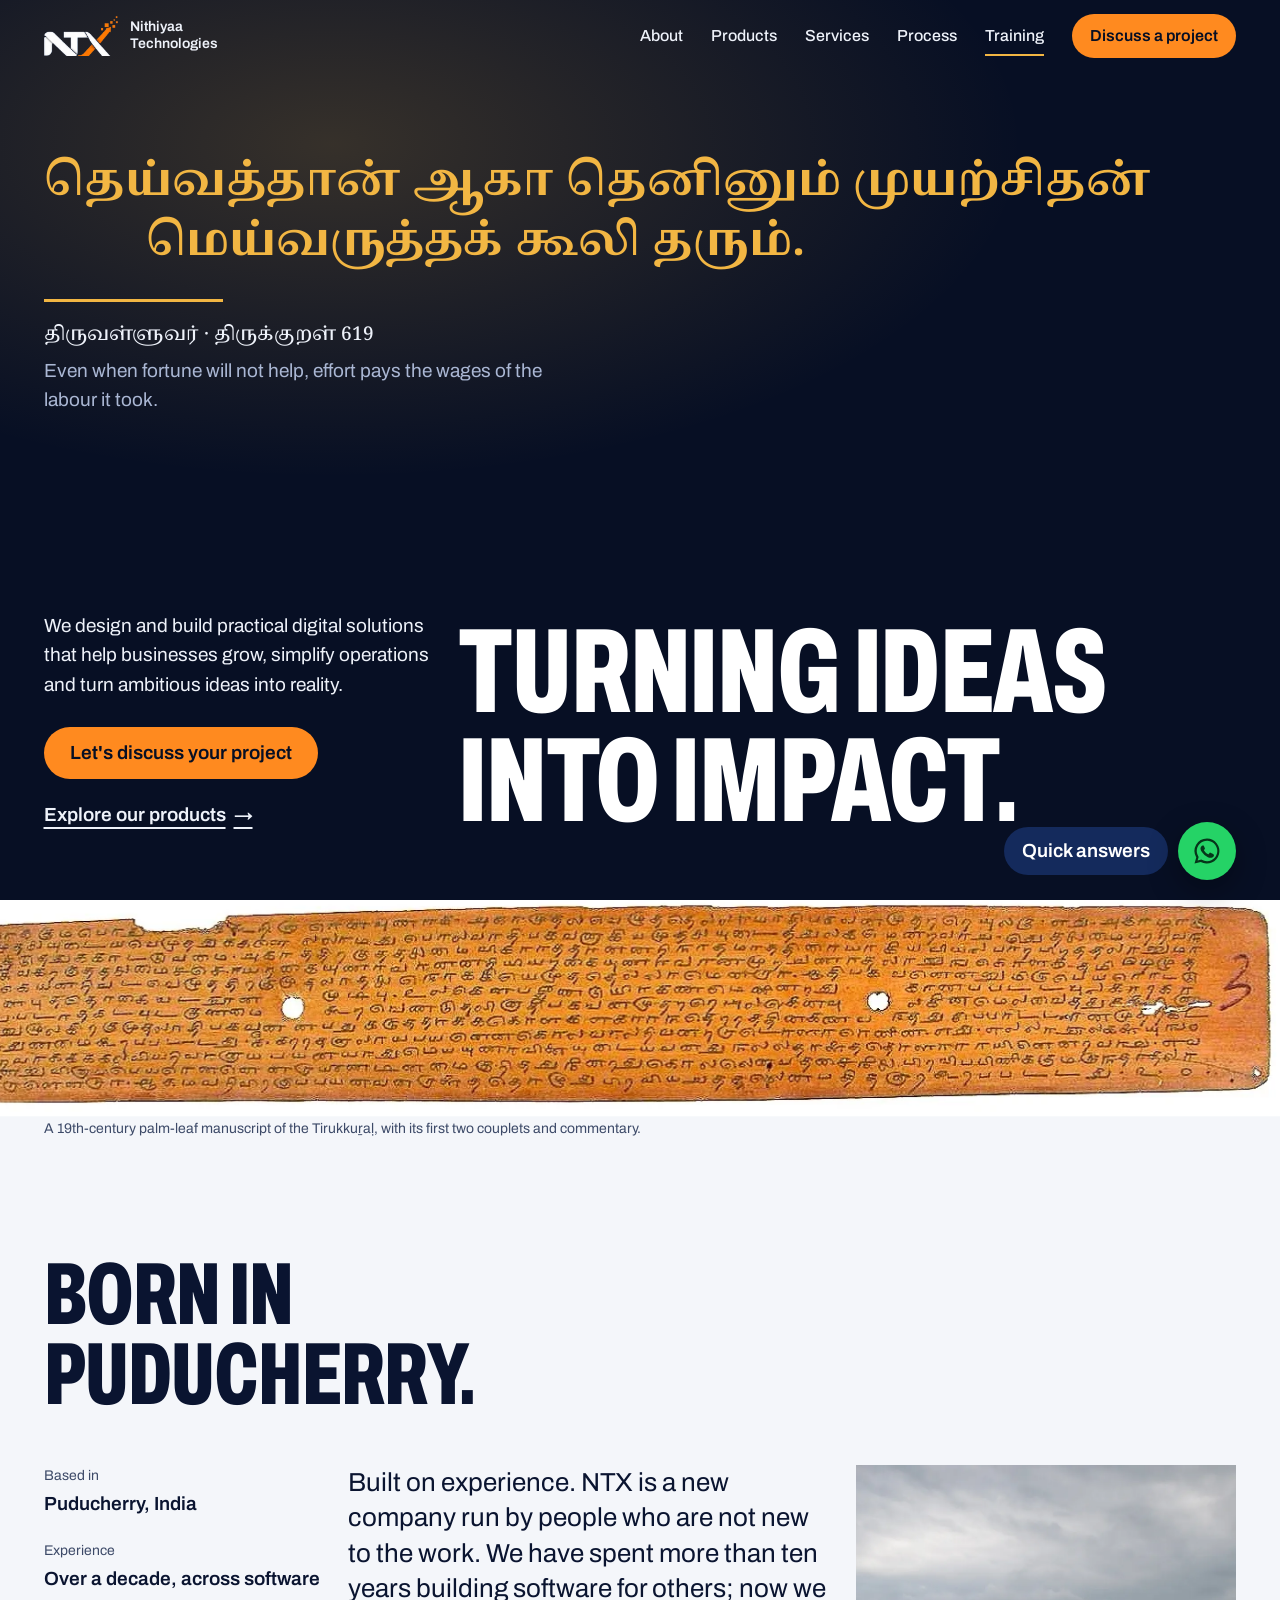
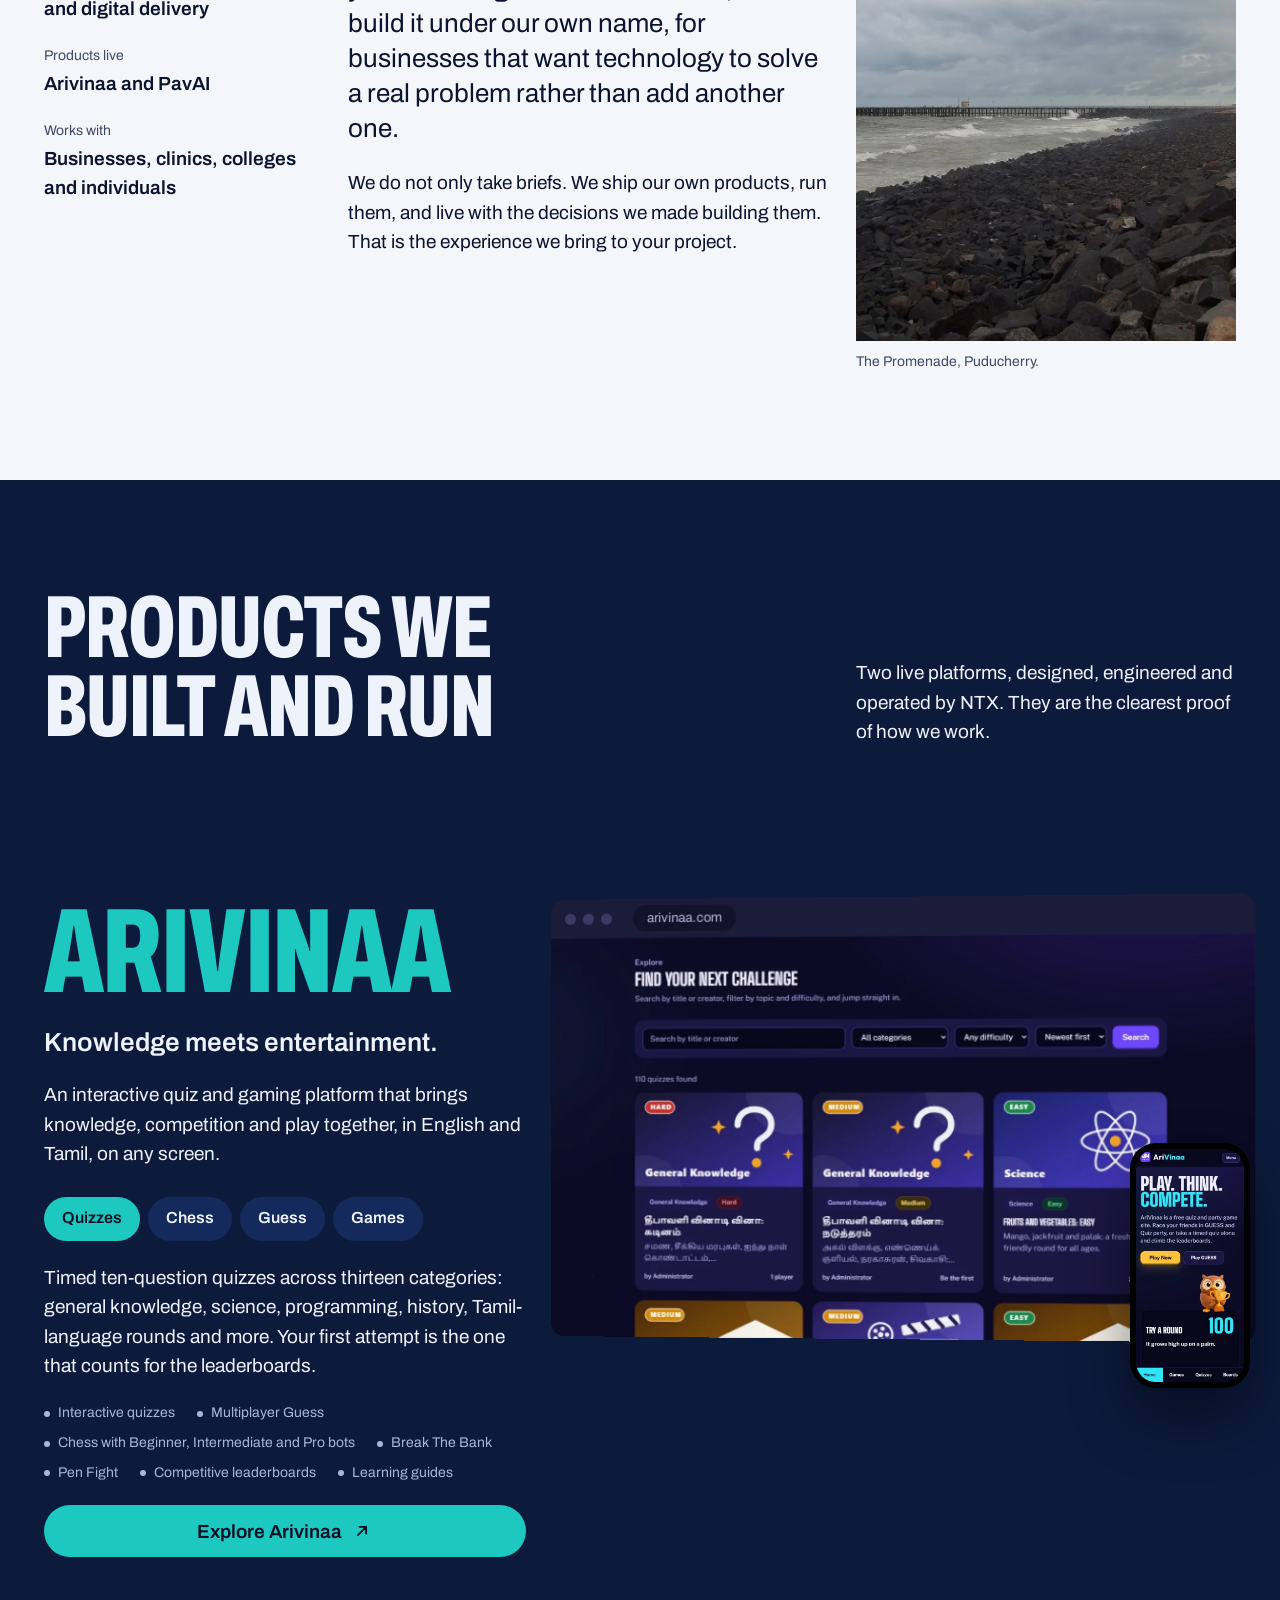
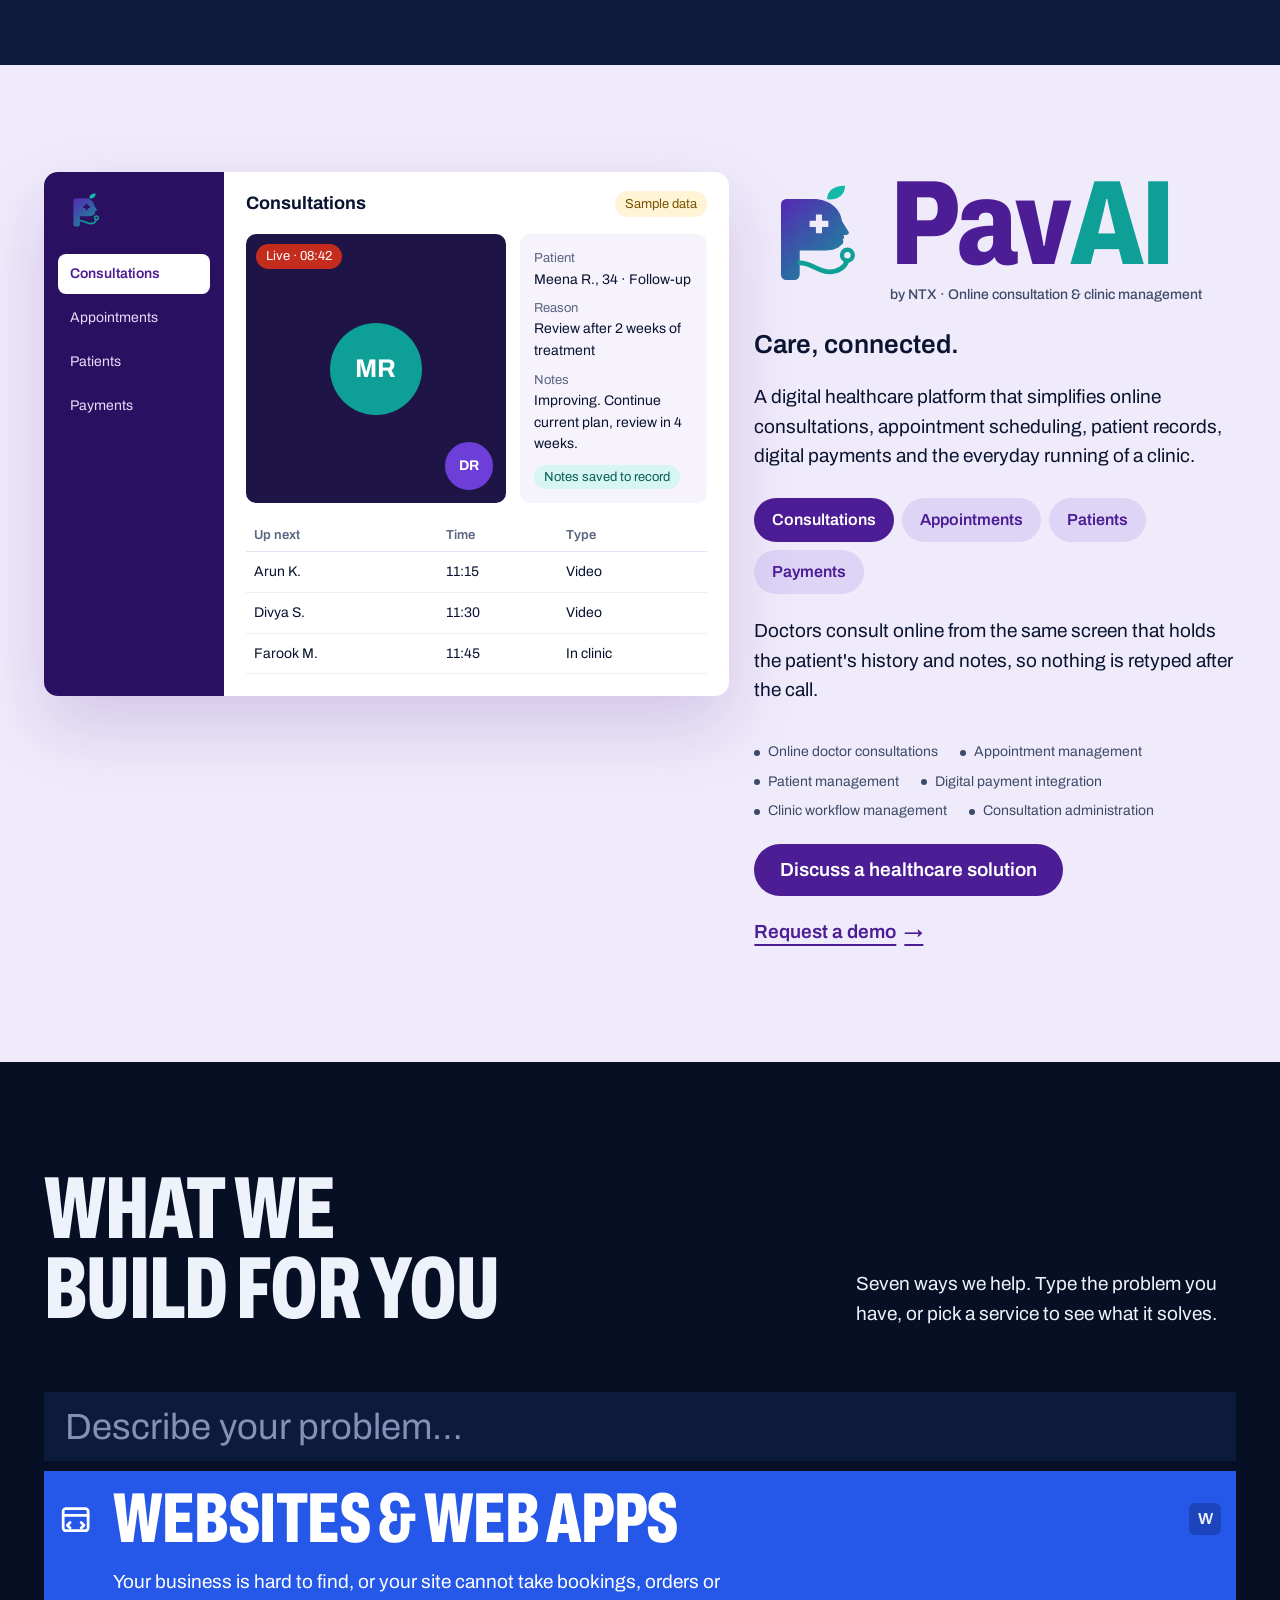
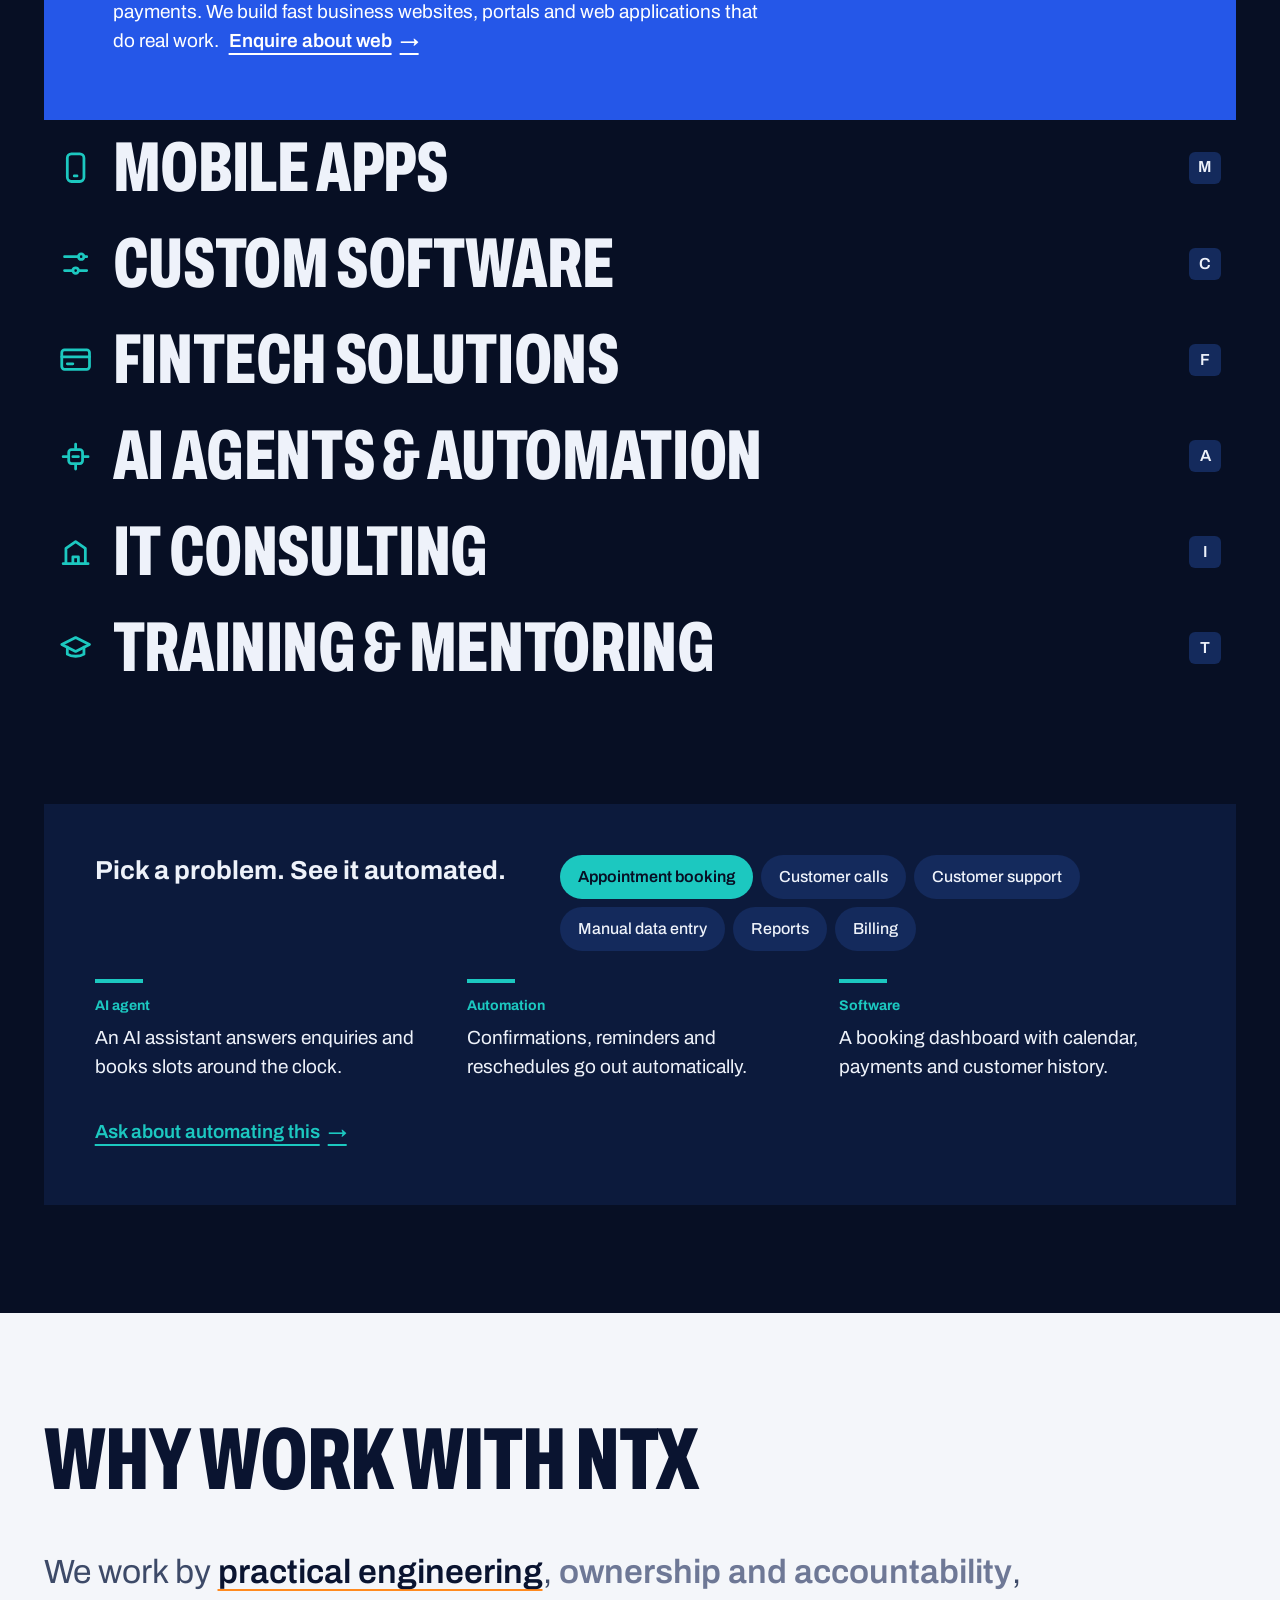
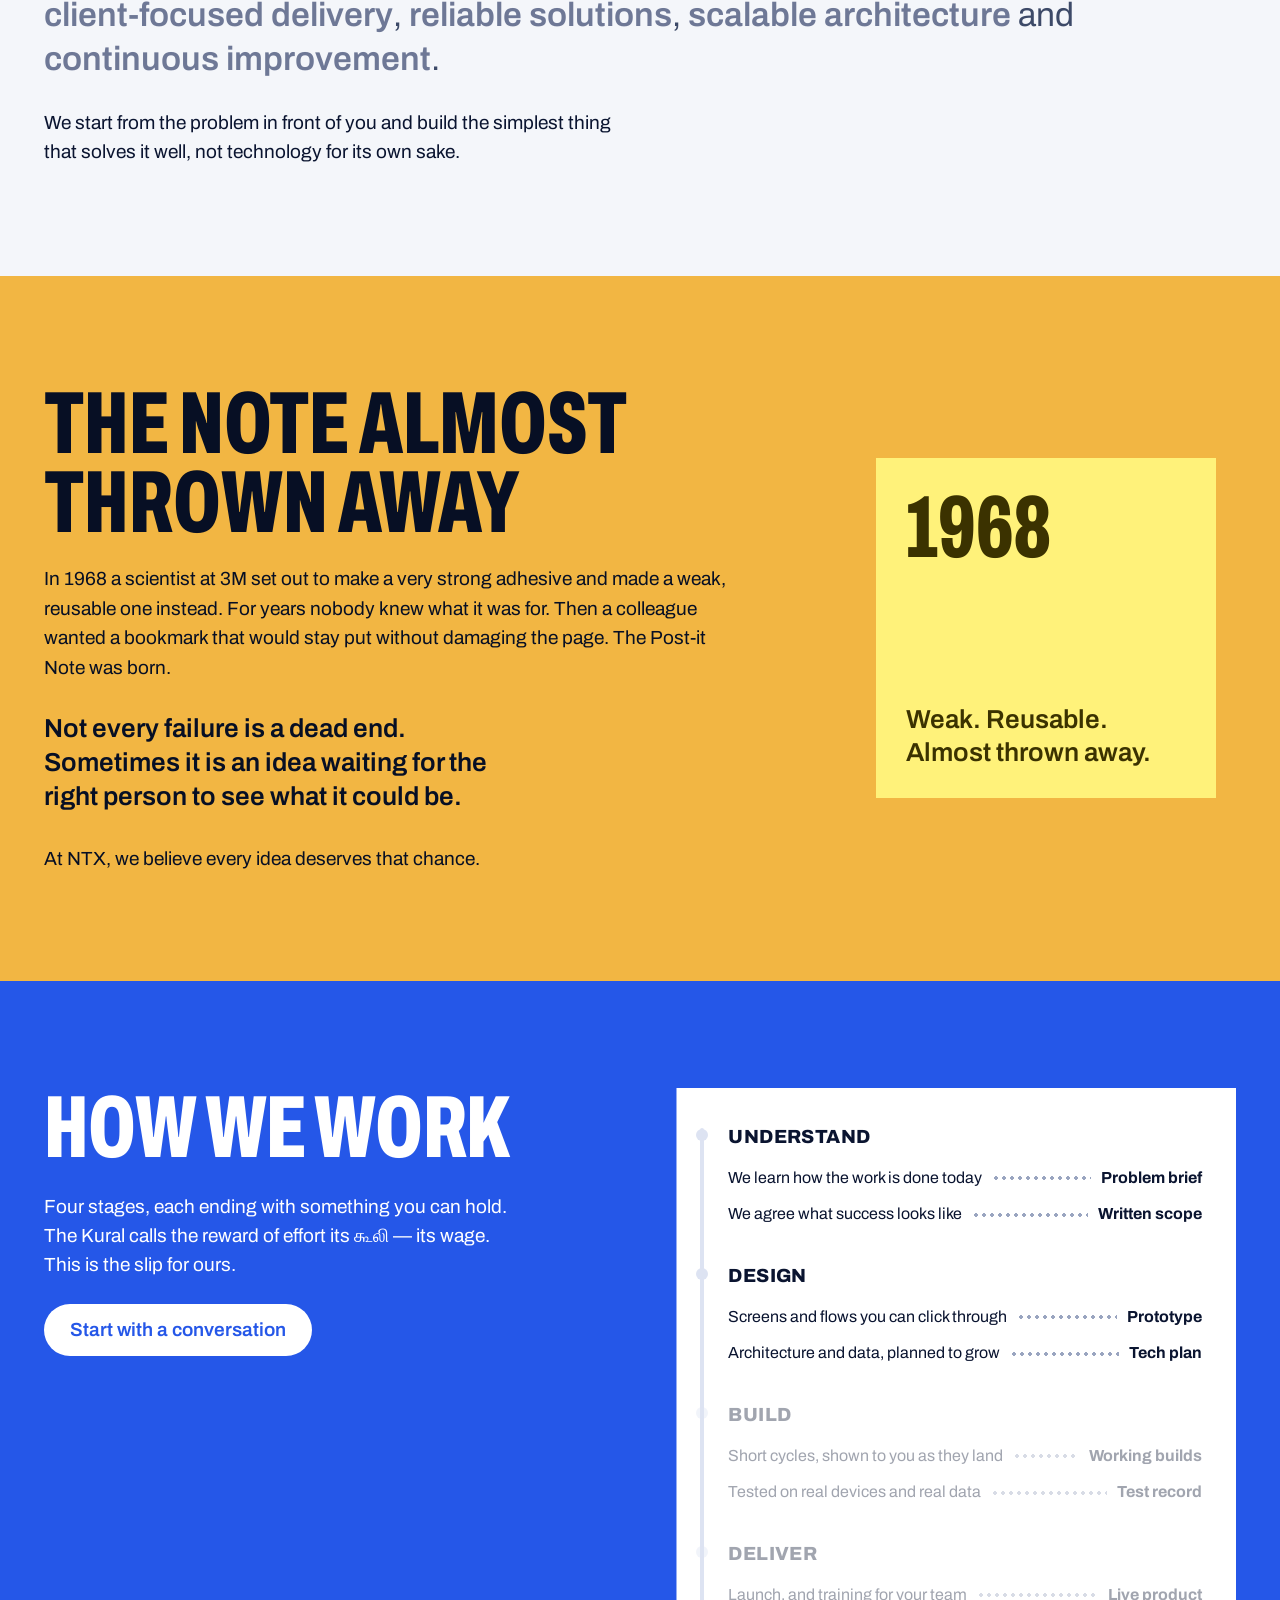
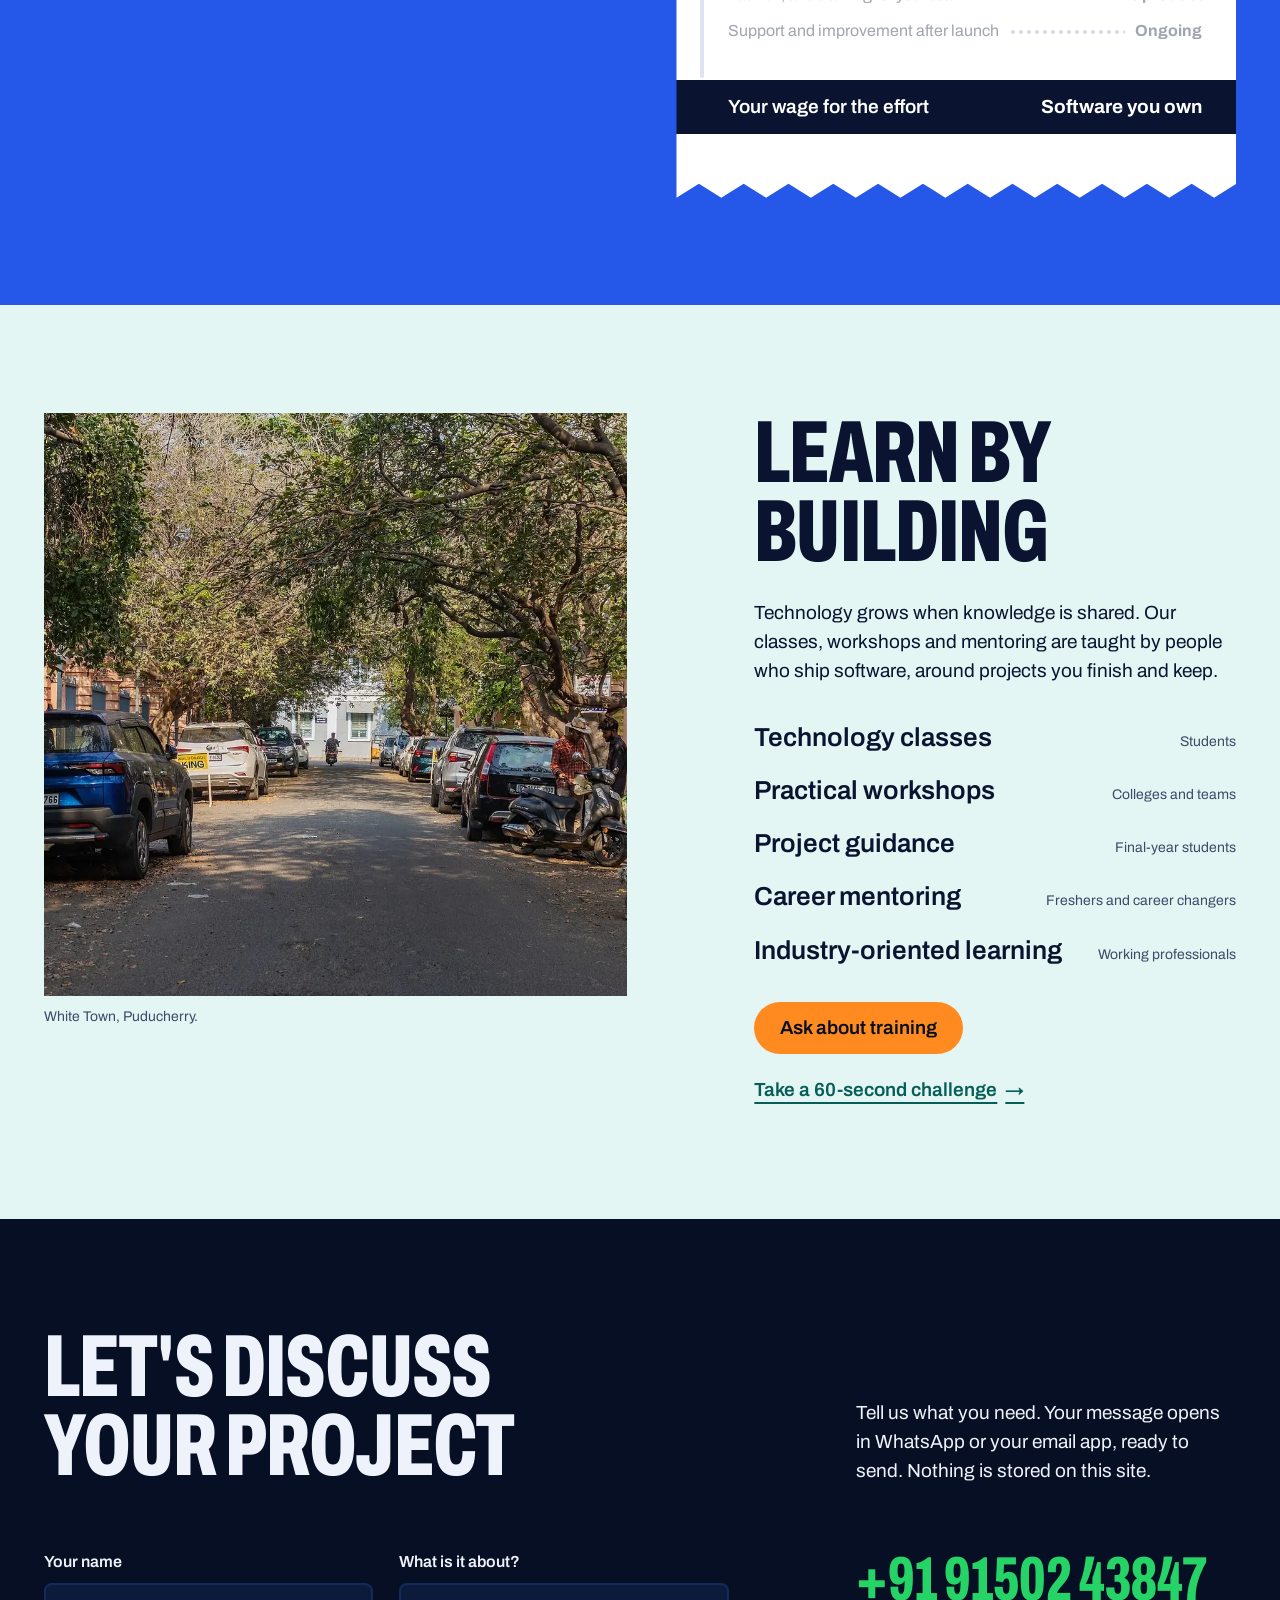
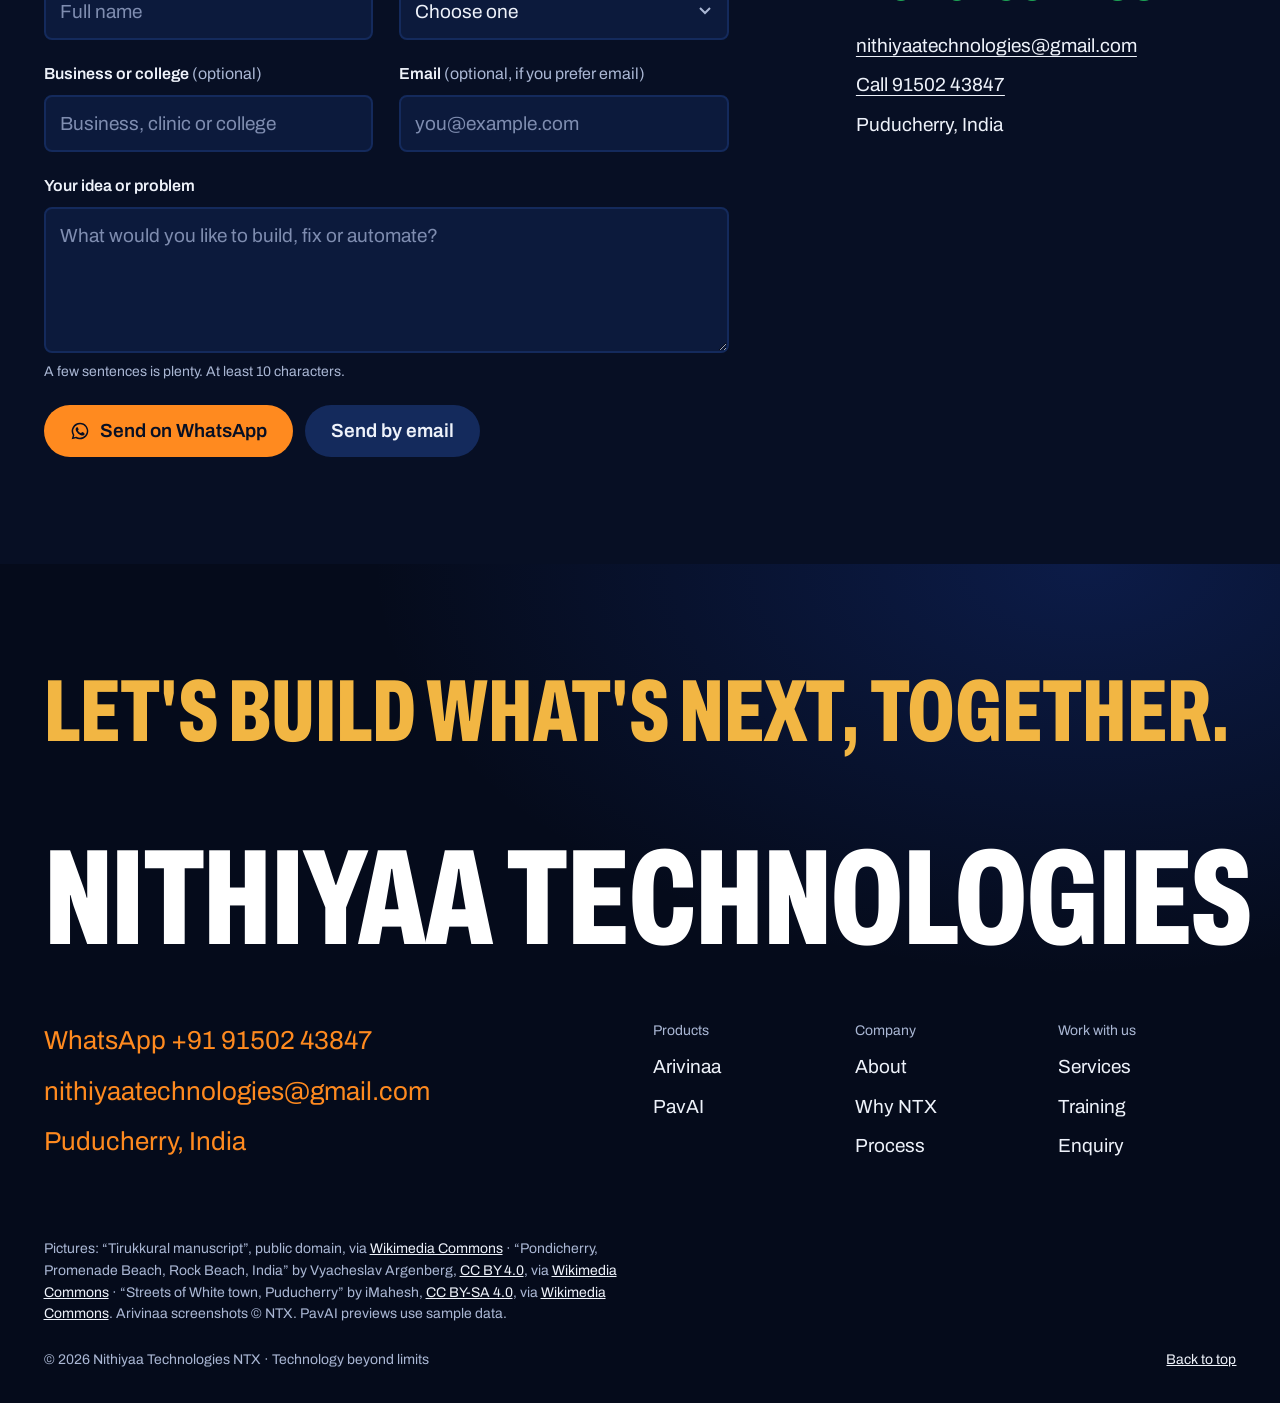
==== commit 658c981f: "Revamp NTX website: Thirukkural hero, product showcases, enquiry flow - Thirukkural 619 hero with a " ====
--- a/index.html
+++ b/index.html
@@ -2,308 +2,546 @@
 <html lang="en">
 <head>
   <meta charset="UTF-8" />
-  <meta name="viewport" content="width=device-width, initial-scale=1.0" />
-  <meta name="description" content="Nithiyaa Technologies NTX (NTX) is a technology company proudly based in Puducherry, built by professionals with over a decade of industry experience — offering website development, mobile app development, custom software, FinTech solutions, IT consulting and technology training." />
-  <title>Nithiyaa Technologies NTX | Technology Beyond Limits</title>
+  <meta name="viewport" content="width=device-width, initial-scale=1" />
+  <title>Nithiyaa Technologies (NTX) | Software, Apps &amp; AI from Puducherry</title>
+  <meta name="description" content="Nithiyaa Technologies (NTX) is a Puducherry technology studio that builds websites, mobile apps, custom software, FinTech and AI automation — and its own products, Arivinaa and PavAI." />
+  <link rel="canonical" href="https://www.nithiyaatechnologies.com/" />
+  <meta name="theme-color" content="#070F24" />
+  <meta name="color-scheme" content="dark light" />
+
+  <meta property="og:type" content="website" />
+  <meta property="og:site_name" content="Nithiyaa Technologies NTX" />
+  <meta property="og:title" content="Nithiyaa Technologies (NTX) — Turning ideas into impact" />
+  <meta property="og:description" content="A Puducherry technology studio building websites, apps, custom software and AI automation — and its own products, Arivinaa and PavAI." />
+  <meta property="og:url" content="https://www.nithiyaatechnologies.com/" />
+  <meta property="og:image" content="https://www.nithiyaatechnologies.com/assets/og-image.jpg" />
+  <meta property="og:image:width" content="1200" />
+  <meta property="og:image:height" content="630" />
+  <meta name="twitter:card" content="summary_large_image" />
+
+  <link rel="icon" type="image/png" sizes="32x32" href="assets/favicon-32.png" />
+  <link rel="apple-touch-icon" href="assets/apple-touch-icon.png" />
 
   <link rel="preconnect" href="https://fonts.googleapis.com" />
   <link rel="preconnect" href="https://fonts.gstatic.com" crossorigin />
-  <link href="https://fonts.googleapis.com/css2?family=Caveat:wght@600;700&family=DM+Sans:wght@400;500;600;700&family=Manrope:wght@400;500;600;700;800&display=swap" rel="stylesheet" />
-
+  <link href="https://fonts.googleapis.com/css2?family=Archivo:wdth,wght@62..125,100..900&family=Noto+Serif+Tamil:wght@500;700&display=swap" rel="stylesheet" />
   <link rel="stylesheet" href="styles.css" />
-  <link rel="stylesheet" href="brand.css" />
-  <link rel="stylesheet" href="interactive.css" />
+
+  <script>document.documentElement.classList.add('js');</script>
+  <script type="application/ld+json">
+  {
+    "@context": "https://schema.org",
+    "@type": "Organization",
+    "name": "Nithiyaa Technologies NTX",
+    "alternateName": "NTX",
+    "url": "https://www.nithiyaatechnologies.com/",
+    "logo": "https://www.nithiyaatechnologies.com/assets/icon-512.png",
+    "email": "nithiyaatechnologies@gmail.com",
+    "telephone": "+91-91502-43847",
+    "address": { "@type": "PostalAddress", "addressLocality": "Puducherry", "addressCountry": "IN" },
+    "slogan": "Technology Beyond Limits"
+  }
+  </script>
 </head>
 <body>
-
-  <header class="site-header">
-    <a class="brand" href="#home" aria-label="Nithiyaa Technologies NTX home">
-      <img class="brand-logo" src="assets/ntx-logo.jpg" alt="Nithiyaa Technologies NTX" />
+  <a class="skip-link" href="#main">Skip to content</a>
+
+  <!-- PavAI mark, defined once. Swap this symbol to change the product logo everywhere on the page. -->
+  <svg width="0" height="0" style="position:absolute" aria-hidden="true" focusable="false">
+    <defs>
+      <linearGradient id="pv-grad" x1="12" y1="8" x2="54" y2="58" gradientUnits="userSpaceOnUse">
+        <stop offset="0" stop-color="#5B21B6" /><stop offset="1" stop-color="#0E9F96" />
+      </linearGradient>
+      <symbol id="pavai-mark" viewBox="0 0 64 64">
+        <path fill="url(#pv-grad)" fill-rule="evenodd" d="M18 10H33C41.8 10 48.2 15.4 48.9 22.4L52.5 28.1C53 28.9 52.6 29.6 51.7 29.8L49.7 30.2C50.3 31.2 50.1 32.1 49.3 32.6C50 33.6 49.7 35 48.4 35.6C46.6 37.7 43.6 38.6 40 38.6H25.4V52A3 3 0 0 1 22.4 55H18A3 3 0 0 1 15 52V13A3 3 0 0 1 18 10ZM34.4 18.6V22.1H30.9V25.5H34.4V29H37.8V25.5H41.3V22.1H37.8V18.6Z" />
+        <path d="M25.4 45.5C32 45.5 36 50.5 42 50.5C47 50.5 50.8 47.6 51.6 44.4" fill="none" stroke="#0E9F96" stroke-width="2.6" stroke-linecap="round" />
+        <circle cx="51.9" cy="41.2" r="3" fill="none" stroke="#0E9F96" stroke-width="2.4" />
+        <path d="M40.6 10.2C40.4 5.6 44.6 2.4 50.6 2.6C50.6 7.6 46.6 10.8 40.6 10.2Z" fill="#14B8A6" />
+      </symbol>
+      <symbol id="i-arrow" viewBox="0 0 24 24"><path d="M7 17 17 7M9 7h8v8" fill="none" stroke="currentColor" stroke-width="2.2" stroke-linecap="round" stroke-linejoin="round" /></symbol>
+      <symbol id="i-wa" viewBox="0 0 24 24"><path fill="currentColor" d="M12 2a10 10 0 0 0-8.6 15.1L2 22l5-1.3A10 10 0 1 0 12 2Zm0 18.2a8.2 8.2 0 0 1-4.2-1.2l-.3-.2-3 .8.8-2.9-.2-.3A8.2 8.2 0 1 1 12 20.2Zm4.5-6.1c-.2-.1-1.5-.7-1.7-.8s-.4-.1-.6.1-.7.8-.8 1-.3.2-.5.1a6.7 6.7 0 0 1-3.3-2.9c-.3-.4.3-.4.7-1.4a.5.5 0 0 0 0-.4l-.8-1.8c-.2-.5-.4-.4-.6-.4h-.5a1 1 0 0 0-.7.3 3 3 0 0 0-.9 2.2 5.2 5.2 0 0 0 1.1 2.7 11.8 11.8 0 0 0 4.5 4c1.7.7 2.3.8 3.2.6a2.7 2.7 0 0 0 1.8-1.2 2.2 2.2 0 0 0 .1-1.3c0-.1-.2-.2-.5-.3Z" /></symbol>
+      <symbol id="i-web" viewBox="0 0 24 24"><g fill="none" stroke="currentColor" stroke-width="2" stroke-linecap="round" stroke-linejoin="round"><rect x="3" y="4" width="18" height="16" rx="2" /><path d="M3 9h18M8 14l-2 2 2 2M16 14l2 2-2 2" /></g></symbol>
+      <symbol id="i-mobile" viewBox="0 0 24 24"><g fill="none" stroke="currentColor" stroke-width="2" stroke-linecap="round"><rect x="6" y="2" width="12" height="20" rx="3" /><path d="M11 18h2" /></g></symbol>
+      <symbol id="i-custom" viewBox="0 0 24 24"><g fill="none" stroke="currentColor" stroke-width="2" stroke-linecap="round" stroke-linejoin="round"><path d="M4 7h10M4 17h6M18 7h2M14 17h6" /><circle cx="16" cy="7" r="2" /><circle cx="12" cy="17" r="2" /></g></symbol>
+      <symbol id="i-fintech" viewBox="0 0 24 24"><g fill="none" stroke="currentColor" stroke-width="2" stroke-linecap="round" stroke-linejoin="round"><rect x="2" y="5" width="20" height="14" rx="2" /><path d="M2 10h20M6 15h4" /></g></symbol>
+      <symbol id="i-ai" viewBox="0 0 24 24"><g fill="none" stroke="currentColor" stroke-width="2" stroke-linecap="round" stroke-linejoin="round"><path d="M12 3v3M12 18v3M3 12h3M18 12h3" /><rect x="7" y="7" width="10" height="10" rx="2" /><path d="M10 12h4" /></g></symbol>
+      <symbol id="i-consult" viewBox="0 0 24 24"><g fill="none" stroke="currentColor" stroke-width="2" stroke-linecap="round" stroke-linejoin="round"><path d="M3 20h18M5 20V9l7-5 7 5v11" /><path d="M10 20v-5h4v5" /></g></symbol>
+      <symbol id="i-learn" viewBox="0 0 24 24"><g fill="none" stroke="currentColor" stroke-width="2" stroke-linecap="round" stroke-linejoin="round"><path d="M2 9l10-5 10 5-10 5L2 9Z" /><path d="M6 11v5c3 2 9 2 12 0v-5" /></g></symbol>
+    </defs>
+  </svg>
+
+  <header class="site-header" data-header>
+    <a class="brand" href="#top" aria-label="Nithiyaa Technologies NTX — home">
+      <img src="assets/ntx-mark.webp" width="499" height="273" alt="" />
+      <span class="brand-name">Nithiyaa Technologies</span>
     </a>
-
-    <button class="menu-toggle" aria-label="Open navigation" aria-expanded="false">
-      <span></span>
-      <span></span>
-    </button>
-
-    <nav aria-label="Main navigation">
-      <a class="active" href="#home">Home</a>
-      <a href="#solutions">Solutions</a>
-      <a href="#about">About us</a>
+    <nav class="site-nav" id="site-nav" aria-label="Main">
+      <a href="#about">About</a>
+      <a href="#products">Products</a>
+      <a href="#services">Services</a>
+      <a href="#process">Process</a>
       <a href="#training">Training</a>
-      <a class="nav-cta" href="#contact">Let's talk <span>↗</span></a>
+      <a class="nav-cta" href="#contact">Discuss a project</a>
     </nav>
+    <button class="menu-toggle" type="button" aria-expanded="false" aria-controls="site-nav">Menu</button>
   </header>
 
-  <main id="home">
-
-    <section class="hero">
-      <div class="grid-glow"></div>
-      <div class="orb orb-one"></div>
-      <div class="orb orb-two"></div>
-
-      <div class="hero-content">
-        <p class="eyebrow"><span></span> NITHIYAA TECHNOLOGIES NTX</p>
-        <h1 aria-label="Turning ideas into impact.">Turning ideas<br />into <span>impact.</span></h1>
-        <p class="hero-intro">Innovative solutions for individuals, businesses and a smarter future.</p>
-        <div class="hero-actions">
-          <a class="button button-primary" href="#contact">Start a conversation <span>↗</span></a>
-          <a class="text-link" href="#solutions">Explore our work <span>↓</span></a>
-        </div>
-      </div>
-
-      <div class="hero-art" aria-hidden="true">
-        <div class="sphere">
-          <div class="sphere-ring ring-a"></div>
-          <div class="sphere-ring ring-b"></div>
-          <div class="sphere-core"></div>
-        </div>
-        <div class="pixel-trail"><i></i><i></i><i></i><i></i><i></i><i></i><i></i></div>
-        <p class="art-label">BUILDING<br />MOMENTUM</p>
-      </div>
-
-      <div class="hero-footer">
-        <span>SCROLL TO EXPLORE <b>↓</b></span>
-        <span>PEOPLE <i></i> TECHNOLOGY <i></i> POSSIBILITIES</span>
-      </div>
-    </section>
-
-    <section class="brand-banner" aria-label="Nithiyaa Technologies brand banner">
-      <img src="assets/ntx-branding-banner.png" alt="Nithiyaa Technologies NTX — Turning Ideas into Impact" />
-    </section>
-
-    <section class="intro" id="about">
-      <p class="eyebrow dark"><span></span> ABOUT NITHIYAA TECHNOLOGIES</p>
-      <p class="locale-badge">PROUDLY FROM PUDUCHERRY</p>
-      <div class="intro-row">
-        <h2>Born in Puducherry.<br />Built on experience.<br /><em>Driven by possibilities.</em></h2>
-        <p>NTX is a new technology company built by professionals with over a decade of industry experience across software development, technology and digital solutions. We combine that experience with fresh thinking and practical technology to solve real-world problems — helping people work smarter, businesses grow, and opportunities become more accessible.</p>
-      </div>
-      <p class="pull-note">NTX is new. Our experience isn't.</p>
-      <div class="metrics">
-        <div><strong>10<span>+</span></strong><p>Years of combined experience</p></div>
-        <div><strong>100<span>%</span></strong><p>Commitment to quality</p></div>
-        <div><strong>∞</strong><p>Possibilities ahead</p></div>
-      </div>
-    </section>
-    <section class="founder" id="founder">
-      <div class="founder-card">
-        <p class="eyebrow dark"><span></span> FOUNDER PROFILE</p>
-        <h2>Dr. Nithiyaa P</h2>
-        <p class="founder-designation">Founder – Nithiyaa Technologies</p>
-        <p class="founder-qualifications">MBBS, MD Dermatology, D.N.D, DVL</p>
-      </div>
-    </section>
-
-    <section class="solutions" id="solutions">
-      <div class="section-heading">
-        <div>
-          <p class="eyebrow"><span></span> OUR SOLUTIONS</p>
-          <h2>Practical technology,<br /><em>built around you.</em></h2>
-        </div>
-        <a href="#contact" class="round-link" aria-label="Discuss your project">↗</a>
-      </div>
-
-      <div class="service-grid">
-        <article class="service featured">
-          <span class="number">01</span>
-          <div class="service-icon code">&lt;/&gt;</div>
-          <h3>Website<br />Development</h3>
-          <p>Business websites, corporate sites, landing pages and custom web platforms.</p>
-          <a href="#contact" aria-label="Discuss Website Development with NTX">Discover more <b>→</b></a>
-        </article>
-        <article class="service">
-          <span class="number">02</span>
-          <div class="service-icon">▣</div>
-          <h3>Mobile App<br />Development</h3>
-          <p>Android and mobile applications designed around real user needs.</p>
-          <a href="#contact" aria-label="Discuss Mobile App Development with NTX">Discover more <b>→</b></a>
-        </article>
-        <article class="service">
-          <span class="number">03</span>
-          <div class="service-icon">◈</div>
-          <h3>Custom Software<br />Solutions</h3>
-          <p>Business-specific software that simplifies workflows and improves productivity.</p>
-          <a href="#contact" aria-label="Discuss Custom Software Solutions with NTX">Discover more <b>→</b></a>
-        </article>
-        <article class="service">
-          <span class="number">04</span>
-          <div class="service-icon">₹</div>
-          <h3>FinTech<br />Solutions</h3>
-          <p>Technology for digital payments, business finance and financial workflows.</p>
-          <a href="#contact" aria-label="Discuss FinTech Solutions with NTX">Discover more <b>→</b></a>
-        </article>
-        <article class="service">
-          <span class="number">05</span>
-          <div class="service-icon">⌁</div>
-          <h3>IT<br />Consulting</h3>
-          <p>Technology guidance, architecture, planning and digital strategy.</p>
-          <a href="#contact" aria-label="Discuss IT Consulting with NTX">Discover more <b>→</b></a>
-        </article>
-        <article class="service">
-          <span class="number">06</span>
-          <div class="service-icon">↗</div>
-          <h3>Digital<br />Transformation</h3>
-          <p>Helping businesses modernize processes and adopt practical digital solutions.</p>
-          <a href="#contact" aria-label="Discuss Digital Transformation with NTX">Discover more <b>→</b></a>
-        </article>
-        <article class="service">
-          <span class="number">07</span>
-          <div class="service-icon">✎</div>
-          <h3>Technology<br />Training &amp; Classes</h3>
-          <p>Practical technology education for students, professionals and organizations.</p>
-          <a href="#training" aria-label="Learn more about Technology Training at NTX">Discover more <b>→</b></a>
-        </article>
-        <article class="service">
-          <span class="number">08</span>
-          <div class="service-icon">◎</div>
-          <h3>Mentoring &amp;<br />Career Guidance</h3>
-          <p>Helping learners understand technology careers, projects and industry skills.</p>
-          <a href="#training" aria-label="Learn more about Mentoring and Career Guidance at NTX">Discover more <b>→</b></a>
-        </article>
-      </div>
-    </section>
-
-    <section class="automate" id="automate">
-      <p class="eyebrow dark"><span></span> WHAT CAN NTX AUTOMATE?</p>
-      <h2>Pick a problem.<br /><em>See it automated.</em></h2>
-      <p class="automate-lead">Choose what slows your business down and see how NTX could solve it with an AI agent, automation and software.</p>
-      <div class="automate-options" role="group" aria-label="Choose a business problem">
-        <button type="button" data-problem="booking" aria-pressed="false">📅 Appointment Booking</button>
-        <button type="button" data-problem="calls" aria-pressed="false">📞 Customer Calls</button>
-        <button type="button" data-problem="support" aria-pressed="false">💬 Customer Support</button>
-        <button type="button" data-problem="data" aria-pressed="false">📋 Manual Data Entry</button>
-        <button type="button" data-problem="reports" aria-pressed="false">📊 Reports</button>
-        <button type="button" data-problem="billing" aria-pressed="false">💰 Billing</button>
-        <button type="button" data-problem="other" aria-pressed="false">🤖 Something Else</button>
-      </div>
-      <div class="automate-result" aria-live="polite"></div>
-    </section>
-
-    <section class="why" id="why">
-      <div class="section-heading">
-        <div>
-          <p class="eyebrow dark"><span></span> WHY NTX</p>
-          <h2>Why choose<br /><em>a new company?</em></h2>
-        </div>
-      </div>
-      <div class="why-grid">
-        <article class="why-card">
-          <div class="why-icon">✦</div>
-          <h3>Experience that matters</h3>
-          <p>Backed by professionals with over a decade of industry experience.</p>
-        </article>
-        <article class="why-card">
-          <div class="why-icon">◆</div>
-          <h3>People first</h3>
-          <p>Technology should empower people, not replace human potential.</p>
-        </article>
-        <article class="why-card">
-          <div class="why-icon">▲</div>
-          <h3>Practical innovation</h3>
-          <p>We build solutions around real problems, not technology for technology's sake.</p>
-        </article>
-        <article class="why-card">
-          <div class="why-icon">⬡</div>
-          <h3>Client-centric</h3>
-          <p>We listen, understand and build around your actual needs.</p>
-        </article>
-        <article class="why-card">
-          <div class="why-icon">✚</div>
-          <h3>Quality &amp; reliability</h3>
-          <p>We aim for secure, scalable, maintainable and dependable solutions.</p>
-        </article>
-        <article class="why-card">
-          <div class="why-icon">●</div>
-          <h3>Continuous learning</h3>
-          <p>We keep learning, adapting and evolving with technology.</p>
-        </article>
-      </div>
-    </section>
-
-    <section class="story" id="story">
-      <div class="story-grid">
-        <div class="story-visual" aria-hidden="true">
-          <div class="postit">
-            <p class="postit-year">1968</p>
-            <p class="postit-note">Weak. Reusable.<br />Almost thrown away.</p>
-          </div>
-        </div>
-
-        <div class="story-content">
-          <p class="eyebrow dark"><span></span> A LITTLE STORY THAT INSPIRES US</p>
-          <h2>Sometimes, a “failure” is simply an idea<br /><em>waiting to be understood.</em></h2>
-
-          <div class="story-copy">
-            <p>In 1968, a scientist at 3M was trying to create a very strong adhesive. Instead, he accidentally created one that was weak and reusable.</p>
-            <p>At first, it seemed like a failure.</p>
-            <p>For years, nobody knew what to do with it. Then another 3M employee had an idea: <em>what if this adhesive could hold a piece of paper without damaging the page?</em></p>
-            <p>That simple idea eventually became the Post-it Note — something now used around the world.</p>
-          </div>
-
-          <blockquote class="pull-note">
-            <p>“Not every failure is a dead end. Sometimes, it is an idea waiting for the right person to see its potential.”</p>
-          </blockquote>
-
-          <p class="story-close">At NTX, we believe every idea deserves that chance.</p>
-
-          <p class="story-tagline">THINK <i></i> BUILD <i></i> LEARN <i></i> TRANSFORM</p>
-        </div>
-      </div>
-    </section>
-
-    <section class="training" id="training">
-      <div class="training-grid">
-        <div class="training-content">
-          <p class="eyebrow"><span></span> KNOWLEDGE SHARING</p>
-          <h2>Learn. Build.<br /><em>Grow.</em></h2>
-          <p>Technology becomes more powerful when knowledge is shared. Through practical classes, workshops and mentoring, NTX helps students and professionals build real-world technology skills, understand industry practices and turn learning into meaningful projects.</p>
-          <a class="text-link" href="#contact">Talk to us about training <span>↗</span></a>
-        </div>
-        <ul class="training-list" aria-label="NTX training offerings">
-          <li>Technology Classes</li>
-          <li>Practical Workshops</li>
-          <li>Project Guidance</li>
-          <li>Career Mentoring</li>
-          <li>Industry-Oriented Learning</li>
+  <main id="main">
+
+    <!-- 1. Hero: Thirukkural 619 -->
+    <section class="hero" id="top" aria-labelledby="hero-title">
+      <div class="hero-glow" aria-hidden="true"></div>
+      <figure class="kural" lang="ta">
+        <blockquote class="kural-lines">
+          <p class="kural-line" data-kural="1">தெய்வத்தான் ஆகா தெனினும் முயற்சிதன்</p>
+          <p class="kural-line" data-kural="2">மெய்வருத்தக் கூலி தரும்.</p>
+        </blockquote>
+        <span class="kural-rule" aria-hidden="true"></span>
+        <figcaption class="kural-cite">
+          <span>திருவள்ளுவர் · திருக்குறள் 619</span>
+          <span class="kural-meaning" lang="en">Even when fortune will not help, effort pays the wages of the labour it took.</span>
+        </figcaption>
+      </figure>
+
+      <div class="hero-foot">
+        <div class="hero-copy">
+          <p class="hero-lead">We design and build practical digital solutions that help businesses grow, simplify operations and turn ambitious ideas into reality.</p>
+          <div class="hero-actions">
+            <a class="btn btn-primary" href="#contact" data-magnetic>Let's discuss your project</a>
+            <a class="link-arrow" href="#products">Explore our products</a>
+          </div>
+        </div>
+        <h1 class="hero-title" id="hero-title">
+          <span class="line"><span>Turning ideas</span></span>
+          <span class="line"><span>into impact.</span></span>
+        </h1>
+      </div>
+    </section>
+
+    <!-- 2. About -->
+    <section class="about" id="about" aria-labelledby="about-title">
+      <figure class="manuscript reveal">
+        <img src="assets/place/kural-manuscript.webp" width="1505" height="245" loading="lazy" alt="A palm-leaf manuscript page of the Tirukkural, Tamil script incised along the leaf" />
+        <figcaption>A 19th-century palm-leaf manuscript of the Tirukkuṟaḷ, with its first two couplets and commentary.</figcaption>
+      </figure>
+
+      <div class="about-grid">
+        <h2 class="section-title reveal" id="about-title">Born in Puducherry.</h2>
+        <dl class="facts reveal">
+          <div><dt>Based in</dt><dd>Puducherry, India</dd></div>
+          <div><dt>Experience</dt><dd>Over a decade, across software and digital delivery</dd></div>
+          <div><dt>Products live</dt><dd>Arivinaa and PavAI</dd></div>
+          <div><dt>Works with</dt><dd>Businesses, clinics, colleges and individuals</dd></div>
+        </dl>
+        <div class="about-text reveal">
+          <p class="statement">Built on experience. NTX is a new company run by people who are not new to the work. We have spent more than ten years building software for others; now we build it under our own name, for businesses that want technology to solve a real problem rather than add another one.</p>
+          <p>We do not only take briefs. We ship our own products, run them, and live with the decisions we made building them. That is the experience we bring to your project.</p>
+        </div>
+        <figure class="about-photo reveal">
+          <img src="assets/place/promenade.webp" width="1600" height="1067" loading="lazy" alt="The rock beach along Puducherry's Promenade under a monsoon sky, with the old pier in the distance" />
+          <figcaption>The Promenade, Puducherry.</figcaption>
+        </figure>
+      </div>
+    </section>
+
+    <!-- 3. Products -->
+    <section class="products" id="products" aria-labelledby="products-title">
+      <div class="products-head">
+        <h2 class="section-title reveal" id="products-title">Products we built and run</h2>
+        <p class="reveal">Two live platforms, designed, engineered and operated by NTX. They are the clearest proof of how we work.</p>
+      </div>
+
+      <!-- Arivinaa -->
+      <article class="product product-arivinaa" aria-labelledby="ari-title">
+        <div class="product-copy">
+          <h3 class="product-name reveal" id="ari-title">Arivinaa</h3>
+          <p class="product-tagline reveal">Knowledge meets entertainment.</p>
+          <p class="reveal">An interactive quiz and gaming platform that brings knowledge, competition and play together, in English and Tamil, on any screen.</p>
+
+          <div class="tabs reveal" role="tablist" aria-label="Arivinaa features">
+            <button role="tab" id="ari-tab-quizzes" aria-controls="ari-panel" aria-selected="true" data-tab="quizzes">Quizzes</button>
+            <button role="tab" id="ari-tab-chess" aria-controls="ari-panel" aria-selected="false" tabindex="-1" data-tab="chess">Chess</button>
+            <button role="tab" id="ari-tab-guess" aria-controls="ari-panel" aria-selected="false" tabindex="-1" data-tab="guess">Guess</button>
+            <button role="tab" id="ari-tab-games" aria-controls="ari-panel" aria-selected="false" tabindex="-1" data-tab="games">Games</button>
+          </div>
+          <p class="tab-text" id="ari-text" aria-live="polite">Timed ten-question quizzes across thirteen categories: general knowledge, science, programming, history, Tamil-language rounds and more. Your first attempt is the one that counts for the leaderboards.</p>
+
+          <ul class="feature-list reveal" aria-label="Implemented in Arivinaa">
+            <li>Interactive quizzes</li>
+            <li>Multiplayer Guess</li>
+            <li>Chess with Beginner, Intermediate and Pro bots</li>
+            <li>Break The Bank</li>
+            <li>Pen Fight</li>
+            <li>Competitive leaderboards</li>
+            <li>Learning guides</li>
+          </ul>
+          <a class="btn btn-ari" href="https://arivinaa.com" target="_blank" rel="noopener" data-magnetic>Explore Arivinaa <svg aria-hidden="true"><use href="#i-arrow" /></svg><span class="sr-only">(opens arivinaa.com in a new tab)</span></a>
+        </div>
+
+        <div class="product-stage reveal" role="tabpanel" id="ari-panel" aria-labelledby="ari-tab-quizzes">
+          <div class="browser" data-ui>
+            <div class="browser-bar" aria-hidden="true"><i></i><i></i><i></i><span>arivinaa.com</span></div>
+            <div class="browser-view">
+              <img class="shot is-active" data-shot="quizzes" src="assets/products/arivinaa/quizzes.webp" width="1440" height="836" loading="lazy" alt="Arivinaa Explore page: a search bar with category and difficulty filters above quiz cards, including Tamil-language Deepavali quizzes" />
+              <img class="shot" data-shot="chess" src="assets/products/arivinaa/chess.webp" width="1140" height="470" loading="lazy" alt="Arivinaa games: the GUESS and Chess cards, with player counts and Play Now buttons" />
+              <img class="shot" data-shot="guess" src="assets/products/arivinaa/guess.webp" width="1440" height="696" loading="lazy" alt="Arivinaa home page: Play. Think. Compete. beside a live Try a round guess card worth 100 points" />
+              <img class="shot" data-shot="games" src="assets/products/arivinaa/games.webp" width="1140" height="822" loading="lazy" alt="Arivinaa games grid: Break The Bank, U Know, Pen Fight, Quiz Party and Solo Quiz" />
+            </div>
+          </div>
+          <div class="phone" data-ui>
+            <img src="assets/products/arivinaa/mobile.webp" width="390" height="844" loading="lazy" alt="Arivinaa on a phone, with the bottom navigation for Home, Games, Quizzes and Boards" />
+          </div>
+        </div>
+      </article>
+
+      <!-- PavAI -->
+      <article class="product product-pavai" aria-labelledby="pav-title">
+        <div class="product-copy">
+          <div class="pavai-lockup reveal">
+            <svg class="pavai-mark" viewBox="0 0 64 64" aria-hidden="true"><use href="#pavai-mark" /></svg>
+            <div>
+              <h3 class="product-name pavai-word" id="pav-title"><span class="pav">Pav</span><span class="ai">AI</span></h3>
+              <p class="pavai-sub">by NTX · Online consultation &amp; clinic management</p>
+            </div>
+          </div>
+          <p class="product-tagline reveal">Care, connected.</p>
+          <p class="reveal">A digital healthcare platform that simplifies online consultations, appointment scheduling, patient records, digital payments and the everyday running of a clinic.</p>
+
+          <div class="tabs reveal" role="tablist" aria-label="PavAI features">
+            <button role="tab" id="pav-tab-consult" aria-controls="pav-panel" aria-selected="true" data-tab="consult">Consultations</button>
+            <button role="tab" id="pav-tab-appts" aria-controls="pav-panel" aria-selected="false" tabindex="-1" data-tab="appts">Appointments</button>
+            <button role="tab" id="pav-tab-patients" aria-controls="pav-panel" aria-selected="false" tabindex="-1" data-tab="patients">Patients</button>
+            <button role="tab" id="pav-tab-payments" aria-controls="pav-panel" aria-selected="false" tabindex="-1" data-tab="payments">Payments</button>
+          </div>
+          <p class="tab-text" id="pav-text" aria-live="polite">Doctors consult online from the same screen that holds the patient's history and notes, so nothing is retyped after the call.</p>
+
+          <ul class="feature-list reveal" aria-label="PavAI capabilities">
+            <li>Online doctor consultations</li>
+            <li>Appointment management</li>
+            <li>Patient management</li>
+            <li>Digital payment integration</li>
+            <li>Clinic workflow management</li>
+            <li>Consultation administration</li>
+          </ul>
+          <div class="btn-row">
+            <a class="btn btn-pav" href="#contact" data-enquire="PavAI — healthcare solution" data-magnetic>Discuss a healthcare solution</a>
+            <a class="link-arrow" href="#contact" data-enquire="PavAI — demo request">Request a demo</a>
+          </div>
+        </div>
+
+        <div class="product-stage reveal" role="tabpanel" id="pav-panel" aria-labelledby="pav-tab-consult">
+          <div class="app" data-ui aria-label="PavAI dashboard preview with sample data">
+            <aside class="app-side" aria-hidden="true">
+              <svg class="app-logo" viewBox="0 0 64 64"><use href="#pavai-mark" /></svg>
+              <span class="app-nav is-on" data-nav="consult">Consultations</span>
+              <span class="app-nav" data-nav="appts">Appointments</span>
+              <span class="app-nav" data-nav="patients">Patients</span>
+              <span class="app-nav" data-nav="payments">Payments</span>
+            </aside>
+            <div class="app-main">
+              <div class="app-top"><strong data-app-title>Consultations</strong><span class="sample">Sample data</span></div>
+
+              <div class="view is-active" data-view="consult">
+                <div class="call">
+                  <div class="call-video"><span class="avatar lg">MR</span><span class="call-time">Live · 08:42</span><span class="avatar sm">DR</span></div>
+                  <div class="call-notes">
+                    <p class="k">Patient</p><p>Meena R., 34 · Follow-up</p>
+                    <p class="k">Reason</p><p>Review after 2 weeks of treatment</p>
+                    <p class="k">Notes</p><p>Improving. Continue current plan, review in 4 weeks.</p>
+                    <span class="chip-ok">Notes saved to record</span>
+                  </div>
+                </div>
+                <table class="ui-table"><thead><tr><th>Up next</th><th>Time</th><th>Type</th></tr></thead>
+                  <tbody><tr><td>Arun K.</td><td>11:15</td><td>Video</td></tr><tr><td>Divya S.</td><td>11:30</td><td>Video</td></tr><tr><td>Farook M.</td><td>11:45</td><td>In clinic</td></tr></tbody></table>
+              </div>
+
+              <div class="view" data-view="appts">
+                <div class="cal">
+                  <div class="cal-col"><p class="k">Today · 9 booked</p>
+                    <span class="slot">09:30 · Kavya P.</span><span class="slot">10:00 · Ravi T.</span><span class="slot free">10:30 · Open</span><span class="slot">10:45 · Meena R.</span><span class="slot">11:15 · Arun K.</span><span class="slot">11:30 · Divya S.</span><span class="slot">11:45 · Farook M.</span></div>
+                  <div class="cal-col"><p class="k">Afternoon</p>
+                    <span class="slot">16:00 · Lakshmi V.</span><span class="slot">16:30 · Hari N.</span><span class="slot free">17:00 · Open</span><span class="slot">17:30 · Sneha J.</span></div>
+                </div>
+                <p class="ui-note">Booked and open slots for the whole day, in one view.</p>
+              </div>
+
+              <div class="view" data-view="patients">
+                <table class="ui-table"><thead><tr><th>Patient</th><th>Last visit</th><th>Visits</th><th>Status</th></tr></thead>
+                  <tbody>
+                    <tr><td>Meena R.</td><td>Today</td><td>4</td><td><span class="chip-ok">Active</span></td></tr>
+                    <tr><td>Arun K.</td><td>12 Nov</td><td>2</td><td><span class="chip-ok">Active</span></td></tr>
+                    <tr><td>Divya S.</td><td>3 Nov</td><td>6</td><td><span class="chip-wait">Review due</span></td></tr>
+                    <tr><td>Farook M.</td><td>28 Oct</td><td>1</td><td><span class="chip-ok">Active</span></td></tr>
+                    <tr><td>Lakshmi V.</td><td>15 Oct</td><td>3</td><td><span class="chip-wait">Review due</span></td></tr>
+                  </tbody></table>
+                <p class="ui-note">Each record keeps visit history, consultation notes and payments together.</p>
+              </div>
+
+              <div class="view" data-view="payments">
+                <div class="pay-totals">
+                  <div><p class="k">Collected today</p><p class="big">₹3,000</p></div>
+                  <div><p class="k">Awaiting payment</p><p class="big">4 bookings</p></div>
+                </div>
+                <table class="ui-table"><thead><tr><th>Patient</th><th>Method</th><th class="num">Amount</th></tr></thead>
+                  <tbody><tr><td>Kavya P.</td><td>UPI</td><td class="num">₹600</td></tr><tr><td>Ravi T.</td><td>Card</td><td class="num">₹600</td></tr><tr><td>Meena R.</td><td>UPI</td><td class="num">₹600</td></tr><tr><td>Arun K.</td><td>UPI</td><td class="num">₹600</td></tr><tr><td>Lakshmi V.</td><td>Net banking</td><td class="num">₹600</td></tr></tbody></table>
+              </div>
+            </div>
+          </div>
+        </div>
+      </article>
+    </section>
+
+    <!-- 4. Services -->
+    <section class="services" id="services" aria-labelledby="services-title">
+      <div class="services-head">
+        <h2 class="section-title reveal" id="services-title">What we build for you</h2>
+        <p class="reveal">Seven ways we help. Type the problem you have, or pick a service to see what it solves.</p>
+      </div>
+      <div class="command">
+        <label class="sr-only" for="svc-search">Filter services by the problem you have</label>
+        <input id="svc-search" class="command-input" type="search" placeholder="Describe your problem…" autocomplete="off" />
+        <ul class="command-list" id="svc-list" aria-label="Services">
+          <li class="is-selected" data-svc="Website or web application" data-keys="website site web portal landing page ecommerce shop online booking seo"><button class="cmd-row" type="button" aria-expanded="false" aria-controls="svc-more-1"><svg class="cmd-icon" aria-hidden="true"><use href="#i-web" /></svg><span class="cmd-name">Websites &amp; web apps</span><kbd aria-hidden="true">W</kbd></button>
+            <div class="cmd-more" id="svc-more-1"><p>Your business is hard to find, or your site cannot take bookings, orders or payments. We build fast business websites, portals and web applications that do real work. <a class="link-arrow cmd-link" href="#contact" data-enquire="Website or web application">Enquire about web</a></p></div></li>
+          <li data-svc="Mobile application" data-keys="mobile app android ios phone play store customers"><button class="cmd-row" type="button" aria-expanded="false" aria-controls="svc-more-2"><svg class="cmd-icon" aria-hidden="true"><use href="#i-mobile" /></svg><span class="cmd-name">Mobile apps</span><kbd aria-hidden="true">M</kbd></button>
+            <div class="cmd-more" id="svc-more-2"><p>Your customers live on their phones but you are not there. We design and build Android and cross-platform apps around what your users actually need to do. <a class="link-arrow cmd-link" href="#contact" data-enquire="Mobile application">Enquire about an app</a></p></div></li>
+          <li data-svc="Custom software" data-keys="custom software excel spreadsheet erp crm inventory workflow internal tool manual"><button class="cmd-row" type="button" aria-expanded="false" aria-controls="svc-more-3"><svg class="cmd-icon" aria-hidden="true"><use href="#i-custom" /></svg><span class="cmd-name">Custom software</span><kbd aria-hidden="true">C</kbd></button>
+            <div class="cmd-more" id="svc-more-3"><p>Work runs on spreadsheets, paper and memory. We build the software your business is missing (inventory, CRM, internal tools) shaped to how you work. <a class="link-arrow cmd-link" href="#contact" data-enquire="Custom software">Enquire about software</a></p></div></li>
+          <li data-svc="FinTech solution" data-keys="fintech payment billing invoice upi gst finance loan accounts reconciliation"><button class="cmd-row" type="button" aria-expanded="false" aria-controls="svc-more-4"><svg class="cmd-icon" aria-hidden="true"><use href="#i-fintech" /></svg><span class="cmd-name">FinTech solutions</span><kbd aria-hidden="true">F</kbd></button>
+            <div class="cmd-more" id="svc-more-4"><p>Payments, invoices and reconciliation eat your team's week. We build payment flows, billing systems and financial workflows that are accurate and auditable. <a class="link-arrow cmd-link" href="#contact" data-enquire="FinTech solution">Enquire about FinTech</a></p></div></li>
+          <li data-svc="AI agents and workflow automation" data-keys="ai agent automation chatbot whatsapp calls support data entry reports repetitive"><button class="cmd-row" type="button" aria-expanded="false" aria-controls="svc-more-5"><svg class="cmd-icon" aria-hidden="true"><use href="#i-ai" /></svg><span class="cmd-name">AI agents &amp; automation</span><kbd aria-hidden="true">A</kbd></button>
+            <div class="cmd-more" id="svc-more-5"><p>Your team repeats the same answers and the same data entry every day. We build AI agents and automations that take that work off their hands, with a person always in charge. <a class="link-arrow cmd-link" href="#contact" data-enquire="AI agents and workflow automation">Enquire about automation</a></p></div></li>
+          <li data-svc="IT consulting and digital transformation" data-keys="consulting advice architecture cloud strategy modernise digital transformation plan audit"><button class="cmd-row" type="button" aria-expanded="false" aria-controls="svc-more-6"><svg class="cmd-icon" aria-hidden="true"><use href="#i-consult" /></svg><span class="cmd-name">IT consulting</span><kbd aria-hidden="true">I</kbd></button>
+            <div class="cmd-more" id="svc-more-6"><p>You know something must change but not what to build first. We review your systems, plan the architecture and guide a digital transformation one sensible step at a time. <a class="link-arrow cmd-link" href="#contact" data-enquire="IT consulting and digital transformation">Enquire about consulting</a></p></div></li>
+          <li data-svc="Technology training and mentoring" data-keys="training class course workshop mentor career student college learn skills"><button class="cmd-row" type="button" aria-expanded="false" aria-controls="svc-more-7"><svg class="cmd-icon" aria-hidden="true"><use href="#i-learn" /></svg><span class="cmd-name">Training &amp; mentoring</span><kbd aria-hidden="true">T</kbd></button>
+            <div class="cmd-more" id="svc-more-7"><p>Graduates and teams need skills the syllabus does not teach. We run practical classes, workshops and mentoring built on real projects. <a class="link-arrow cmd-link" href="#contact" data-enquire="Technology training and mentoring">Enquire about training</a></p></div></li>
         </ul>
-      </div>
-    </section>
-
-    <section class="statement">
-      <div class="statement-line"></div>
-      <p class="eyebrow"><span></span> OUR PHILOSOPHY</p>
-      <h2>Maximum human.<br /><em>Minimum machine.</em></h2>
-      <p class="statement-lead">We believe technology should amplify human potential, not diminish it. The best solutions are those that help people think better, work smarter and achieve more.</p>
-      <p class="signature">NITHIYAA TECHNOLOGIES NTX</p>
-    </section>
-
-    <section class="contact" id="contact">
-      <div>
-        <p class="eyebrow dark"><span></span> LET'S TALK</p>
-        <h2>Have an idea? Let's turn it<br /><em>into impact.</em></h2>
-        <p class="contact-lead">Whether you need a website, mobile application, custom software, FinTech solution, technology consultation or practical training, let's build something meaningful together.</p>
-        <p class="contact-brand">A smarter tomorrow, together.</p>
-      </div>
-      <div class="contact-actions">
-        <a class="button button-primary" href="tel:+919150243847">Let's talk <span>↗</span></a>
-        <a class="text-link dark" href="#solutions">Explore our solutions <span>↓</span></a>
-      </div>
-    </section>
-
+        <p class="command-empty" hidden>Nothing matches that yet. <a href="#contact" data-enquire="Something else">tell us about it</a> and we will say honestly whether we can help.</p>
+      </div>
+
+      <div class="automate" aria-labelledby="automate-title">
+        <h3 class="automate-title reveal" id="automate-title">Pick a problem. See it automated.</h3>
+        <div class="chips reveal" role="group" aria-label="Choose a business problem">
+          <button type="button" aria-pressed="true" data-problem="booking">Appointment booking</button>
+          <button type="button" aria-pressed="false" data-problem="calls">Customer calls</button>
+          <button type="button" aria-pressed="false" data-problem="support">Customer support</button>
+          <button type="button" aria-pressed="false" data-problem="data">Manual data entry</button>
+          <button type="button" aria-pressed="false" data-problem="reports">Reports</button>
+          <button type="button" aria-pressed="false" data-problem="billing">Billing</button>
+        </div>
+        <ol class="flow" aria-live="polite">
+          <li><span class="flow-k">AI agent</span><span data-flow="agent">An AI assistant answers enquiries and books slots around the clock.</span></li>
+          <li><span class="flow-k">Automation</span><span data-flow="automation">Confirmations, reminders and reschedules go out automatically.</span></li>
+          <li><span class="flow-k">Software</span><span data-flow="software">A booking dashboard with calendar, payments and customer history.</span></li>
+        </ol>
+        <a class="link-arrow" href="#contact" data-enquire="AI agents and workflow automation" data-flow-cta>Ask about automating this</a>
+      </div>
+    </section>
+
+    <!-- 5. Why NTX -->
+    <section class="why" id="why" aria-labelledby="why-title">
+      <h2 class="section-title reveal" id="why-title">Why work with NTX</h2>
+      <p class="principles reveal">We work by
+        <button type="button" class="principle is-lit" data-p="0">practical engineering</button>,
+        <button type="button" class="principle" data-p="1">ownership and accountability</button>,
+        <button type="button" class="principle" data-p="2">client-focused delivery</button>,
+        <button type="button" class="principle" data-p="3">reliable solutions</button>,
+        <button type="button" class="principle" data-p="4">scalable architecture</button> and
+        <button type="button" class="principle" data-p="5">continuous improvement</button>.
+      </p>
+      <p class="principle-text" aria-live="polite" data-principle-text>We start from the problem in front of you and build the simplest thing that solves it well, not technology for its own sake.</p>
+
+      <div class="story">
+        <div class="story-copy">
+          <h3 class="story-title reveal">The note almost thrown away</h3>
+          <p class="reveal">In 1968 a scientist at 3M set out to make a very strong adhesive and made a weak, reusable one instead. For years nobody knew what it was for. Then a colleague wanted a bookmark that would stay put without damaging the page. The Post-it Note was born.</p>
+          <blockquote class="reveal"><p>Not every failure is a dead end. Sometimes it is an idea waiting for the right person to see what it could be.</p></blockquote>
+          <p class="reveal">At NTX, we believe every idea deserves that chance.</p>
+        </div>
+        <div class="postit reveal" aria-hidden="true">
+          <p class="postit-year">1968</p>
+          <p>Weak. Reusable. Almost thrown away.</p>
+        </div>
+      </div>
+    </section>
+
+    <!-- 6. Process -->
+    <section class="process" id="process" aria-labelledby="process-title">
+      <div class="process-copy">
+        <h2 class="section-title reveal" id="process-title">How we work</h2>
+        <p class="reveal">Four stages, each ending with something you can hold. The Kural calls the reward of effort its <span lang="ta">கூலி</span> — its wage. This is the slip for ours.</p>
+        <a class="btn btn-light" href="#contact" data-magnetic>Start with a conversation</a>
+      </div>
+      <div class="slip" data-slip>
+        <span class="slip-progress" aria-hidden="true"><span></span></span>
+        <ol class="slip-stages">
+          <li class="stage" data-stage>
+            <h3>Understand</h3>
+            <p class="row"><span>We learn how the work is done today</span><i></i><b>Problem brief</b></p>
+            <p class="row"><span>We agree what success looks like</span><i></i><b>Written scope</b></p>
+          </li>
+          <li class="stage" data-stage>
+            <h3>Design</h3>
+            <p class="row"><span>Screens and flows you can click through</span><i></i><b>Prototype</b></p>
+            <p class="row"><span>Architecture and data, planned to grow</span><i></i><b>Tech plan</b></p>
+          </li>
+          <li class="stage" data-stage>
+            <h3>Build</h3>
+            <p class="row"><span>Short cycles, shown to you as they land</span><i></i><b>Working builds</b></p>
+            <p class="row"><span>Tested on real devices and real data</span><i></i><b>Test record</b></p>
+          </li>
+          <li class="stage" data-stage>
+            <h3>Deliver</h3>
+            <p class="row"><span>Launch, and training for your team</span><i></i><b>Live product</b></p>
+            <p class="row"><span>Support and improvement after launch</span><i></i><b>Ongoing</b></p>
+          </li>
+        </ol>
+        <p class="slip-total"><span>Your wage for the effort</span><b>Software you own</b></p>
+      </div>
+    </section>
+
+    <!-- 7. Training -->
+    <section class="training" id="training" aria-labelledby="training-title">
+      <figure class="training-photo reveal">
+        <img src="assets/place/white-town.webp" width="1600" height="1067" loading="lazy" alt="A tree-shaded street in Puducherry's White Town, with parked cars and colonial-era buildings" />
+        <figcaption>White Town, Puducherry.</figcaption>
+      </figure>
+      <div class="training-copy">
+        <h2 class="section-title reveal" id="training-title">Learn by building</h2>
+        <p class="reveal">Technology grows when knowledge is shared. Our classes, workshops and mentoring are taught by people who ship software, around projects you finish and keep.</p>
+        <ul class="rows reveal" aria-label="Training offerings">
+          <li><span>Technology classes</span><small>Students</small></li>
+          <li><span>Practical workshops</span><small>Colleges and teams</small></li>
+          <li><span>Project guidance</span><small>Final-year students</small></li>
+          <li><span>Career mentoring</span><small>Freshers and career changers</small></li>
+          <li><span>Industry-oriented learning</span><small>Working professionals</small></li>
+        </ul>
+        <div class="btn-row reveal">
+          <a class="btn btn-primary" href="#contact" data-enquire="Technology training and mentoring">Ask about training</a>
+          <button class="link-arrow" type="button" data-open="challenge">Take a 60-second challenge</button>
+        </div>
+      </div>
+    </section>
+
+    <!-- 8. Enquiry -->
+    <section class="contact" id="contact" aria-labelledby="contact-title">
+      <div class="contact-head">
+        <h2 class="section-title reveal" id="contact-title">Let's discuss your project</h2>
+        <p class="reveal">Tell us what you need. Your message opens in WhatsApp or your email app, ready to send. Nothing is stored on this site.</p>
+      </div>
+
+      <form class="enquiry" id="enquiry" novalidate data-endpoint="">
+        <div class="field">
+          <label for="f-name">Your name</label>
+          <input id="f-name" name="name" type="text" autocomplete="name" placeholder="Full name" required aria-describedby="e-name" />
+          <p class="error" id="e-name"></p>
+        </div>
+        <div class="field">
+          <label for="f-interest">What is it about?</label>
+          <select id="f-interest" name="interest" required aria-describedby="e-interest">
+            <option value="">Choose one</option>
+            <optgroup label="Services">
+              <option>Website or web application</option>
+              <option>Mobile application</option>
+              <option>Custom software</option>
+              <option>FinTech solution</option>
+              <option>AI agents and workflow automation</option>
+              <option>IT consulting and digital transformation</option>
+              <option>Technology training and mentoring</option>
+            </optgroup>
+            <optgroup label="Products">
+              <option>PavAI — healthcare solution</option>
+              <option>PavAI — demo request</option>
+              <option>Arivinaa — partnership or feedback</option>
+            </optgroup>
+            <option>Something else</option>
+          </select>
+          <p class="error" id="e-interest"></p>
+        </div>
+        <div class="field">
+          <label for="f-org">Business or college <span class="opt">(optional)</span></label>
+          <input id="f-org" name="org" type="text" autocomplete="organization" placeholder="Business, clinic or college" />
+        </div>
+        <div class="field">
+          <label for="f-email">Email <span class="opt">(optional, if you prefer email)</span></label>
+          <input id="f-email" name="email" type="email" autocomplete="email" placeholder="you@example.com" aria-describedby="e-email" />
+          <p class="error" id="e-email"></p>
+        </div>
+        <div class="field field-wide">
+          <label for="f-msg">Your idea or problem</label>
+          <textarea id="f-msg" name="message" rows="4" required minlength="10" placeholder="What would you like to build, fix or automate?" aria-describedby="e-msg h-msg"></textarea>
+          <p class="hint" id="h-msg">A few sentences is plenty. At least 10 characters.</p>
+          <p class="error" id="e-msg"></p>
+        </div>
+        <div class="form-actions field-wide">
+          <button class="btn btn-primary" type="submit" name="via" value="whatsapp" data-magnetic><svg aria-hidden="true"><use href="#i-wa" /></svg> Send on WhatsApp</button>
+          <button class="btn btn-ghost" type="submit" name="via" value="email">Send by email</button>
+        </div>
+        <div class="form-done field-wide" role="status" tabindex="-1" hidden>
+          <p class="form-done-title">Your message is ready.</p>
+          <p data-done-text>WhatsApp has opened with your enquiry filled in. Press send there and we will reply on WhatsApp.</p>
+          <button class="link-arrow" type="button" data-form-reset>Write another enquiry</button>
+        </div>
+      </form>
+
+      <div class="contact-direct">
+        <a class="contact-big" href="https://wa.me/919150243847?text=Hello%20NTX%2C%20I%27d%20like%20to%20discuss%20a%20project." target="_blank" rel="noopener"><span class="sr-only">WhatsApp</span>+91 91502 43847</a>
+        <div class="contact-meta">
+          <a href="mailto:nithiyaatechnologies@gmail.com?subject=Project%20enquiry">nithiyaatechnologies@gmail.com</a>
+          <a href="tel:+919150243847">Call 91502 43847</a>
+          <span>Puducherry, India</span>
+        </div>
+      </div>
+    </section>
   </main>
 
-  <footer>
-    <div class="footer-brand">
-      <img class="brand-logo" src="assets/ntx-logo.jpg" alt="Nithiyaa Technologies NTX" />
+  <!-- 9. Footer -->
+  <footer class="site-footer">
+    <p class="footer-together reveal">Let's build what's next, together.</p>
+    <p class="footer-name" aria-label="Nithiyaa Technologies">Nithiyaa Technologies</p>
+    <div class="footer-grid">
+      <ul class="footer-reach">
+        <li><a href="https://wa.me/919150243847" target="_blank" rel="noopener">WhatsApp +91 91502 43847</a></li>
+        <li><a href="mailto:nithiyaatechnologies@gmail.com">nithiyaatechnologies@gmail.com</a></li>
+        <li>Puducherry, India</li>
+      </ul>
+      <nav class="footer-links" aria-label="Footer">
+        <ul><li class="fl-k">Products</li><li><a href="https://arivinaa.com" target="_blank" rel="noopener">Arivinaa</a></li><li><a href="#products">PavAI</a></li></ul>
+        <ul><li class="fl-k">Company</li><li><a href="#about">About</a></li><li><a href="#why">Why NTX</a></li><li><a href="#process">Process</a></li></ul>
+        <ul><li class="fl-k">Work with us</li><li><a href="#services">Services</a></li><li><a href="#training">Training</a></li><li><a href="#contact">Enquiry</a></li></ul>
+      </nav>
     </div>
-    <p>Puducherry, India</p>
-    <a href="tel:+919150243847">91502 43847</a>
-    <a href="mailto:nithiyaatechnologies@gmail.com">nithiyaatechnologies@gmail.com</a>
-    <p>© 2026 NTX. All rights reserved.</p>
+    <p class="credits">Pictures: “Tirukkural manuscript”, public domain, via <a href="https://commons.wikimedia.org/wiki/File:Tirukkural_manuscript.jpg" rel="noopener">Wikimedia Commons</a> · “Pondicherry, Promenade Beach, Rock Beach, India” by Vyacheslav Argenberg, <a href="https://creativecommons.org/licenses/by/4.0/" rel="noopener">CC BY 4.0</a>, via <a href="https://commons.wikimedia.org/w/index.php?curid=122727325" rel="noopener">Wikimedia Commons</a> · “Streets of White town, Puducherry” by iMahesh, <a href="https://creativecommons.org/licenses/by-sa/4.0/" rel="noopener">CC BY-SA 4.0</a>, via <a href="https://commons.wikimedia.org/w/index.php?curid=174277085" rel="noopener">Wikimedia Commons</a>. Arivinaa screenshots © NTX. PavAI previews use sample data.</p>
+    <div class="footer-legal">
+      <p>© 2026 Nithiyaa Technologies NTX · Technology beyond limits</p>
+      <a href="#top">Back to top</a>
+    </div>
   </footer>
 
-  <script src="script.js"></script>
-  <script src="interactive.js" defer></script>
+  <!-- Floating contact -->
+  <div class="dock">
+    <button class="dock-btn" type="button" data-open="answers">Quick answers</button>
+    <a class="dock-wa" href="https://wa.me/919150243847?text=Hello%20NTX%2C%20I%27d%20like%20to%20discuss%20a%20project." target="_blank" rel="noopener" aria-label="Chat with NTX on WhatsApp"><svg aria-hidden="true"><use href="#i-wa" /></svg></a>
+  </div>
+
+  <div class="panel" id="panel-answers" role="dialog" aria-modal="false" aria-labelledby="answers-title" hidden>
+    <div class="panel-head"><h2 id="answers-title">Quick answers</h2><button class="panel-close" type="button" data-close aria-label="Close quick answers">Close</button></div>
+    <div class="panel-body">
+      <details><summary>How much does a project cost?</summary><p>It depends on scope. Share what you need and we will suggest a practical approach and a written estimate before any work starts.</p></details>
+      <details><summary>Can you build an appointment booking system?</summary><p>Yes. Online booking, payments and a dashboard. PavAI already does this for clinics, and we can build the same for other businesses.</p></details>
+      <details><summary>Do you build AI agents?</summary><p>Yes: assistants for customer questions, enquiry capture, data extraction and reports, always with a person able to step in.</p></details>
+      <details><summary>Do you work with businesses outside Puducherry?</summary><p>Yes. We work remotely with clients anywhere, and meet in person around Puducherry.</p></details>
+      <details><summary>Do you offer training for students?</summary><p>Yes: classes, workshops, project guidance and career mentoring for students and professionals.</p></details>
+      <details><summary>Who owns the code?</summary><p>For client projects, you do. We hand over the source and documentation at delivery.</p></details>
+      <a class="btn btn-primary btn-block" href="https://wa.me/919150243847?text=Hello%20NTX%2C%20I%20have%20a%20question." target="_blank" rel="noopener"><svg aria-hidden="true"><use href="#i-wa" /></svg> Ask us on WhatsApp</a>
+    </div>
+  </div>
+
+  <div class="panel" id="panel-challenge" role="dialog" aria-modal="false" aria-labelledby="challenge-title" hidden>
+    <div class="panel-head"><h2 id="challenge-title">Challenge NTX</h2><button class="panel-close" type="button" data-close aria-label="Close challenge">Close</button></div>
+    <div class="panel-body" data-challenge></div>
+  </div>
+
+  <script src="script.js" defer></script>
 </body>
 </html>
--- a/styles.css
+++ b/styles.css
@@ -1,131 +1,693 @@
-:root{--navy:#031d4b;--deep:#021432;--blue:#0865d9;--orange:#ff7300;--pale:#f3f6fa;--ink:#09204c;--muted:#60708e}*{box-sizing:border-box}html{scroll-behavior:smooth}body{margin:0;font-family:'DM Sans',sans-serif;color:var(--ink);background:#fff}.site-header{height:82px;padding:0 clamp(25px,6vw,92px);display:flex;align-items:center;justify-content:space-between;position:fixed;top:0;left:0;width:100%;z-index:50;background:#ffffffdb;backdrop-filter:blur(18px) saturate(160%);-webkit-backdrop-filter:blur(18px) saturate(160%);box-shadow:0 1px 0 #0000000d,0 12px 30px -14px #031d4b33;color:var(--ink);transition:box-shadow .3s ease,background .3s ease}.brand{display:flex;align-items:center;gap:12px;color:inherit;text-decoration:none}.brand-mark{height:39px;width:60px;display:inline-flex;position:relative;align-items:center;font-family:Manrope,sans-serif;font-weight:800;font-size:29px;letter-spacing:-9px}.brand-mark i{font-style:normal;color:#1481ff;transform:skewY(-10deg)}.brand-mark b{font-weight:800;color:#fff}.brand-mark em{font-style:normal;color:var(--orange);font-size:23px;position:absolute;right:-1px;top:-2px;letter-spacing:0}.brand-copy{font:700 10px Manrope,sans-serif;letter-spacing:1.1px;display:grid;line-height:1.3}.brand-copy strong{font-weight:800}.brand-copy small{font:600 6px Manrope,sans-serif;letter-spacing:1.4px;color:#b8c7e0;margin-top:2px}nav{display:flex;align-items:center;gap:6px}nav>a{position:relative;color:var(--ink);text-decoration:none;font-size:13.5px;font-weight:600;padding:10px 16px;border-radius:24px;transition:color .2s ease,background-color .2s ease}nav>a:hover{background:#031d4b0f;color:var(--navy)}nav>a.active{color:var(--blue)}nav>a.active:after{content:'';position:absolute;left:16px;right:16px;bottom:6px;height:2px;border-radius:2px;background:var(--orange)}.nav-cta{margin-left:10px;border:none!important;border-radius:30px;padding:12px 20px!important;background:var(--navy)!important;color:#fff!important;box-shadow:0 6px 16px #031d4b3d;transition:transform .2s ease,box-shadow .2s ease}.nav-cta:hover{transform:translateY(-2px);box-shadow:0 10px 24px #031d4b4d}.nav-cta span{color:var(--orange);margin-left:7px;font-size:16px}.menu-toggle{display:none}.hero{min-height:730px;position:relative;overflow:hidden;background:radial-gradient(circle at 75% 51%,#0d4b9c 0,#082b67 23%,#031d4b 53%,#021536 100%);color:#fff;padding:196px clamp(25px,9vw,146px) 70px}.grid-glow{position:absolute;width:70%;height:100%;right:-8%;top:0;opacity:.24;background-image:linear-gradient(#5e93df 1px,transparent 1px),linear-gradient(90deg,#5e93df 1px,transparent 1px);background-size:62px 62px;mask-image:radial-gradient(ellipse at center,black 0,transparent 72%)}.orb{position:absolute;border-radius:50%;filter:blur(3px)}.orb-one{width:620px;height:620px;right:-230px;top:82px;border:1px solid #3973bb;box-shadow:inset 0 0 80px #0c4e9d}.orb-two{height:310px;width:310px;right:9%;top:270px;background:#0b53ac;opacity:.22}.hero-content{max-width:700px;position:relative;z-index:2}.eyebrow{font:600 11px Manrope,sans-serif;letter-spacing:2.4px;color:#c8d7ee;margin:0 0 21px;display:flex;align-items:center;gap:10px}.eyebrow span{width:29px;height:2px;background:var(--orange);display:inline-block}.hero h1,.intro h2,.solutions h2,.statement h2,.contact h2{font:700 clamp(43px,5.1vw,76px)/1.02 Manrope,sans-serif;letter-spacing:-3.2px;margin:0}.hero h1 span,h2 em{font-style:normal;color:var(--orange)}.hero-intro{color:#c9d7e9;font-size:18px;line-height:1.6;max-width:488px;margin:25px 0 31px}.hero-actions{display:flex;align-items:center;gap:28px}.button{display:inline-flex;align-items:center;gap:27px;padding:15px 19px 15px 22px;border-radius:3px;text-decoration:none;font-size:13px;font-weight:700}.button-primary{background:var(--orange);color:#fff;box-shadow:0 8px 20px #0013394d}.button-primary span{font-size:19px}.text-link{color:#fff;text-decoration:none;font-size:13px;font-weight:700}.text-link span{color:var(--orange);font-size:20px;margin-left:8px}.hero-art{position:absolute;right:12%;top:160px;width:450px;height:410px;z-index:1}.sphere{width:315px;height:315px;position:absolute;right:14px;top:10px;border-radius:50%;background:radial-gradient(circle at 38% 30%,#198eff,#0b4eae 45%,#021b51 72%);box-shadow:inset -40px -35px 80px #011334,0 0 80px #0d5cb27d}.sphere-core{height:94px;width:94px;border-radius:50%;border:1px solid #59a0ff;position:absolute;top:110px;left:110px;box-shadow:0 0 40px #0989ff}.sphere-ring{border:1px solid #75aefa;border-radius:50%;position:absolute;inset:-32px;transform:rotateX(68deg) rotateZ(-20deg)}.ring-b{inset:-45px 10px;transform:rotateY(65deg) rotateZ(30deg);opacity:.6}.pixel-trail{position:absolute;right:22px;top:-5px;width:145px;height:150px}.pixel-trail i{display:block;position:absolute;width:15px;height:15px;background:var(--orange);box-shadow:0 0 18px #ff8500}.pixel-trail i:nth-child(1){right:2px;top:0}.pixel-trail i:nth-child(2){right:28px;top:31px;width:11px;height:11px}.pixel-trail i:nth-child(3){right:51px;top:54px;width:18px;height:18px}.pixel-trail i:nth-child(4){right:77px;top:80px;width:11px;height:11px}.pixel-trail i:nth-child(5){right:98px;top:103px;width:8px;height:8px}.pixel-trail i:nth-child(6){right:14px;top:56px;width:7px;height:7px}.pixel-trail i:nth-child(7){right:43px;top:8px;width:8px;height:8px}.art-label{position:absolute;right:-50px;bottom:25px;font:700 10px Manrope;letter-spacing:2px;line-height:1.7;writing-mode:vertical-rl;color:#a7c4e9}.hero-footer{position:absolute;bottom:35px;left:clamp(25px,9vw,146px);right:clamp(25px,9vw,146px);display:flex;justify-content:space-between;align-items:center;font:600 10px Manrope,sans-serif;letter-spacing:2px;color:#aec5e3}.hero-footer b{color:var(--orange);font-size:18px;margin-left:10px}.hero-footer i{height:17px;width:1px;background:var(--orange);display:inline-block;margin:0 13px -5px}.intro{padding:126px clamp(25px,9vw,146px) 100px}.eyebrow.dark{color:#65718a}.intro-row{display:flex;justify-content:space-between;gap:40px}.intro h2,.solutions h2,.contact h2{font-size:clamp(37px,4.25vw,59px)}.intro h2 em,.solutions h2 em,.contact h2 em{color:#0c65cf}.intro-row>p{max-width:390px;font-size:16px;line-height:1.7;color:var(--muted);padding-top:12px;margin:0}.metrics{display:flex;margin-top:79px;border-top:1px solid #d9e0e9}.metrics>div{width:31%;padding-top:24px}.metrics>div+div{border-left:1px solid #d9e0e9;padding-left:50px}.metrics strong{font:700 47px Manrope;color:var(--ink);letter-spacing:-3px}.metrics strong span{color:var(--orange)}.metrics p{margin:2px 0;color:var(--muted);font-size:13px}.solutions{background:var(--deep);padding:107px clamp(25px,9vw,146px) 116px;color:#fff}.section-heading{display:flex;justify-content:space-between;align-items:end;margin-bottom:52px}.round-link{height:59px;width:59px;border:1px solid #7692b8;border-radius:50%;display:grid;place-items:center;text-decoration:none;color:var(--orange);font-size:23px}.service-grid{display:grid;grid-template-columns:repeat(4,1fr);border-top:1px solid #365275}.service{min-height:344px;padding:25px 25px 23px;border-right:1px solid #365275;position:relative;transition:.25s}.service:nth-child(4n+1){border-left:1px solid #365275}.service:nth-child(n+5){border-top:1px solid #365275}.service:hover,.service.featured{background:linear-gradient(135deg,#093574,#062458)}.number{font-size:11px;letter-spacing:1px;color:#91a9ca}.service-icon{font:500 35px Manrope;color:var(--orange);margin-top:37px;height:44px}.service-icon.code{font-size:21px;padding-top:10px}.service h3{font:700 21px/1.1 Manrope;margin:17px 0 10px}.service p{color:#b8c9df;font-size:13px;line-height:1.6;max-width:185px}.service a{position:absolute;bottom:23px;color:#fff;text-decoration:none;font-size:11px;font-weight:700}.service a b{font-size:16px;color:var(--orange);margin-left:7px}.statement{padding:121px clamp(25px,9vw,146px) 130px;position:relative;text-align:center;background:#f5f7fa}.statement .eyebrow{justify-content:center}.statement-line{position:absolute;height:4px;width:68px;background:var(--orange);top:0;left:calc(50% - 34px)}.statement h2{font-size:clamp(33px,4.1vw,58px);color:#0a2757}.statement h2 em{color:var(--orange)}.signature{font:700 10px Manrope;letter-spacing:2px;color:#697897;margin-top:29px}.contact{margin:0 clamp(16px,4vw,62px) 60px;padding:78px clamp(25px,7vw,105px);background:linear-gradient(115deg,#eef5fd,#fff 53%,#fff7ed);display:flex;justify-content:space-between;align-items:center;position:relative;overflow:hidden}.contact:after{content:'↗';position:absolute;right:6%;top:-35px;color:#ffead3;font:800 260px Manrope;z-index:0}.contact>*{position:relative;z-index:1}footer{padding:0 clamp(25px,6vw,92px) 43px;display:flex;gap:25px;align-items:center;justify-content:space-between;color:#576682;font-size:11px}.footer-brand{color:var(--ink);font:700 10px Manrope;letter-spacing:1px;display:flex;align-items:center}.footer-brand .brand-mark{color:var(--ink);transform:scale(.65);transform-origin:left;margin-right:-17px}.footer-brand .brand-mark b{color:var(--ink)}footer a{color:var(--ink);text-decoration:none}
-@media(max-width:900px){nav{gap:15px}.hero-art{right:-120px;opacity:.65}.service-grid{grid-template-columns:repeat(2,1fr)}.service:nth-child(odd){border-left:1px solid #365275}.service:nth-child(n+3){border-top:1px solid #365275}.contact{gap:28px}}@media(max-width:650px){.site-header{height:70px;padding:0 22px}.brand-copy{display:none}.menu-toggle{display:flex;background:transparent;border:0;width:32px;height:25px;flex-direction:column;justify-content:center;gap:7px}.menu-toggle span{height:2px;border-radius:2px;background:var(--ink);width:25px;transition:background .2s ease}.site-header nav{display:none;position:absolute;top:70px;left:0;right:0;padding:20px 22px 26px;background:#ffffffed;backdrop-filter:blur(18px);box-shadow:0 18px 34px -12px #031d4b40;flex-direction:column;align-items:stretch;gap:2px}.site-header nav.open{display:flex}.site-header nav .nav-cta{margin:10px 0 0;text-align:center}.hero{min-height:680px;padding:151px 25px 55px}.hero h1{font-size:46px;letter-spacing:-2.4px}.hero-intro{font-size:16px}.hero-art{right:-148px;top:263px;transform:scale(.72)}.hero-footer{left:25px;right:25px;bottom:20px}.hero-footer span:last-child{display:none}.intro,.solutions{padding:75px 25px}.intro-row{display:block}.intro-row>p{margin-top:23px}.metrics{margin-top:45px}.metrics>div{width:33%}.metrics>div+div{padding-left:14px}.metrics strong{font-size:33px}.metrics p{font-size:11px}.section-heading{margin-bottom:36px}.service-grid{grid-template-columns:1fr}.service{min-height:265px;border-left:1px solid #365275}.service:nth-child(n+2){border-top:1px solid #365275}.statement{padding:80px 25px}.contact{margin:0 16px 36px;padding:48px 27px;display:block}.contact .button{margin-top:30px}footer{padding:0 25px 30px;display:block}.footer-brand{margin-bottom:16px}footer p,footer a{display:block;margin:11px 0}}
-
-/* Story section: "the Post-it story" */
-.story{background:#fff;padding:132px clamp(25px,9vw,146px) 140px;overflow:hidden}
-.story-grid{display:grid;grid-template-columns:0.85fr 1.15fr;gap:76px;align-items:center;max-width:1360px;margin:0 auto}
-
-.story-visual{position:relative;display:flex;justify-content:center;align-items:center;min-height:360px;opacity:0;transform:translateY(28px);transition:opacity .8s cubic-bezier(.22,.61,.36,1),transform .8s cubic-bezier(.22,.61,.36,1)}
-.story-visual:before{content:'';position:absolute;width:440px;height:440px;max-width:120%;border-radius:50%;background:radial-gradient(circle,#eaf1fb 0%,#eaf1fb00 70%);z-index:0}
-
-.postit{position:relative;z-index:1;width:100%;max-width:340px;aspect-ratio:1/1;background:linear-gradient(155deg,#fffaf2,#ffe6c7 130%);border-radius:6px;padding:44px 32px;box-shadow:0 40px 70px -24px #031d4b40,0 12px 26px -10px #031d4b26;transform:rotate(-4deg);display:flex;flex-direction:column;justify-content:center}
-.postit:before{content:'';position:absolute;top:-15px;left:50%;transform:translateX(-50%) rotate(-3deg);width:100px;height:32px;background:linear-gradient(180deg,#ffffffd9,#ffffff8c);border:1px solid #ffffffb3;box-shadow:0 6px 14px #031d4b26;border-radius:2px}
-.postit:after{content:'';position:absolute;right:0;bottom:0;width:0;height:0;border-style:solid;border-width:0 0 28px 28px;border-color:transparent transparent #fdeedd transparent;filter:drop-shadow(-3px -3px 4px #031d4b1f)}
-.postit-year{font-family:'Caveat',cursive;font-weight:700;font-size:76px;line-height:.8;color:var(--navy);margin:0;transform:rotate(-2deg)}
-.postit-note{font-family:'Caveat',cursive;font-weight:600;font-size:27px;line-height:1.3;color:#425271;margin:20px 0 0;transform:rotate(-1deg)}
-
-.story-content{opacity:0;transform:translateY(28px);transition:opacity .8s cubic-bezier(.22,.61,.36,1) .12s,transform .8s cubic-bezier(.22,.61,.36,1) .12s}
-.story.in-view .story-visual,.story.in-view .story-content{opacity:1;transform:translateY(0)}
-.story-content .eyebrow{color:#65718a}
-.story-content h2{font:700 clamp(30px,3.4vw,45px)/1.18 Manrope,sans-serif;letter-spacing:-1.4px;color:var(--ink);margin:0 0 30px}
-.story-copy p{font-size:16.5px;line-height:1.75;color:var(--muted);margin:0 0 15px;max-width:560px}
-.story-copy em{font-style:italic;color:var(--ink)}
-.pull-note{position:relative;margin:8px 0 26px;padding:24px 28px;background:#f7f9fc;border-left:3px solid var(--orange);border-radius:4px;font:700 17px/1.6 Manrope,sans-serif;color:var(--navy)}
-.pull-note p{margin:0;font:inherit;color:inherit}
-.story-content .pull-note p{font:600 19px/1.55 Manrope,sans-serif}
-.story-close{font-size:17px;color:var(--ink);font-weight:700;margin:0 0 32px}
-.story-tagline{display:flex;flex-wrap:wrap;align-items:center;gap:12px;font:700 12px Manrope,sans-serif;letter-spacing:2.6px;color:var(--navy);margin:0}
-.story-tagline i{height:14px;width:1px;background:var(--orange);display:inline-block}
-
-@media (prefers-reduced-motion: reduce){.story-visual,.story-content{transition:none;opacity:1;transform:none}}
-
-@media(max-width:980px){.story-grid{grid-template-columns:1fr 1fr;gap:48px}.postit{max-width:290px}}
-@media(max-width:650px){.story{padding:75px 25px}.story-grid{grid-template-columns:1fr;gap:44px;text-align:left}.story-visual{min-height:auto;margin-bottom:6px}.postit{max-width:250px;padding:34px 26px}.postit-year{font-size:58px}.postit-note{font-size:21px}.story-content h2{margin-bottom:24px}.pull-note{padding:20px 22px}.story-content .pull-note p{font-size:17px}}
-
-/* About / trust badge */
-.locale-badge{display:inline-block;margin:0 0 22px;padding:7px 16px;border:1px solid #ffc79c;border-radius:20px;background:#fff6ec;color:#b1490a;font:700 10.5px Manrope,sans-serif;letter-spacing:1.6px}
-.intro .pull-note{max-width:620px;margin-top:26px}
-
-/* Why NTX */
-.why{background:var(--pale);padding:110px clamp(25px,9vw,146px) 118px}
-.why .eyebrow{color:#65718a}
-.why h2{font:700 clamp(30px,3.4vw,45px)/1.18 Manrope,sans-serif;letter-spacing:-1.4px;color:var(--ink);margin:0}
-.why-grid{display:grid;grid-template-columns:repeat(3,1fr);gap:26px;margin-top:52px}
-.why-card{background:#fff;border-radius:14px;padding:34px 30px;box-shadow:0 16px 36px -18px #031d4b26;transition:transform .25s ease,box-shadow .25s ease}
-.why-card:hover{transform:translateY(-4px);box-shadow:0 22px 44px -18px #031d4b33}
-.why-icon{font:400 24px Manrope,sans-serif;color:var(--orange);height:38px;display:flex;align-items:center}
-.why-card h3{font:700 18px/1.3 Manrope,sans-serif;color:var(--ink);margin:14px 0 8px}
-.why-card p{font-size:14.5px;line-height:1.65;color:var(--muted);margin:0}
-
-/* Training / knowledge sharing */
-.training{background:var(--navy);padding:110px clamp(25px,9vw,146px) 120px;color:#fff}
-.training-grid{display:grid;grid-template-columns:1.1fr 0.9fr;gap:60px;align-items:center;max-width:1280px;margin:0 auto}
-.training-content .eyebrow{color:#c8d7ee}
-.training-content h2{font:700 clamp(30px,3.4vw,45px)/1.18 Manrope,sans-serif;letter-spacing:-1.4px;margin:0 0 22px}
-.training-content>p{font-size:16px;line-height:1.75;color:#c9d7e9;max-width:480px;margin:0 0 26px}
-.training-list{list-style:none;margin:0;padding:0;display:grid;gap:14px}
-.training-list li{background:#ffffff12;border:1px solid #ffffff26;border-radius:10px;padding:16px 22px;font:600 14.5px Manrope,sans-serif;letter-spacing:.2px}
-
-/* Philosophy statement lead */
-.statement-lead{max-width:560px;margin:26px auto 0;font-size:16.5px;line-height:1.7;color:#4a5b78}
-
-/* Final CTA */
-.contact-lead{max-width:460px;font-size:15.5px;line-height:1.7;color:var(--muted);margin:18px 0 14px}
-.contact-brand{font:700 14px Manrope,sans-serif;color:var(--navy);margin:0}
-.contact-actions{display:flex;flex-direction:column;align-items:flex-start;gap:16px}
-.text-link.dark{color:var(--navy)}
-.text-link.dark span{color:var(--orange)}
-
-@media(max-width:980px){.training-grid{grid-template-columns:1fr;gap:40px}}
-@media(max-width:900px){.why-grid{grid-template-columns:1fr 1fr}}
-@media(max-width:650px){.why{padding:70px 25px}.why-grid{grid-template-columns:1fr;gap:18px;margin-top:36px}.training{padding:70px 25px}}
-/* Founder Profile */
-.founder {
-  background: var(--pale);
-  padding: 90px clamp(25px, 9vw, 146px);
-}
-.founder-card {
-  max-width: 800px;
-  margin: 0 auto;
-  background: #fff;
-  border-radius: 14px;
-  padding: 48px 44px;
-  box-shadow: 0 16px 36px -18px #031d4b26;
-  border-left: 4px solid var(--orange);
-}
-.founder-card .eyebrow {
-  margin-bottom: 16px;
-}
-.founder-card h2 {
-  font: 700 clamp(32px, 3.8vw, 48px)/1.15 Manrope, sans-serif;
-  letter-spacing: -1.5px;
-  color: var(--ink);
-  margin: 0 0 12px;
-}
-.founder-designation {
-  font: 700 18px/1.4 Manrope, sans-serif;
-  color: var(--navy);
-  margin: 0 0 10px;
-}
-.founder-qualifications {
-  font: 600 15px/1.6 'DM Sans', sans-serif;
-  color: var(--muted);
-  letter-spacing: 0.5px;
+/* Nithiyaa Technologies NTX — site styles
+   One display face (Archivo, condensed), one Tamil face (Noto Serif Tamil).
+   Colour: midnight navy ground, gold for the Kural, amber for actions,
+   blue/turquoise for technology, violet/teal for PavAI, coral for errors. */
+
+:root {
+  --navy-950: #050b1b;
+  --navy-900: #070f24;
+  --navy-800: #0c1a3c;
+  --navy-700: #142a5c;
+  --paper: #f4f6fa;
+  --paper-2: #e8eef7;
+  --mint: #e3f6f4;
+  --lilac: #f0ebfb;
+  --ink: #0a1430;
+  --ink-soft: #3d4a68;
+  --on-dark: #eef2fa;
+  --on-dark-soft: #aab7d4;
+
+  --gold: #f2b643;
+  --gold-deep: #c98a12;
+  --amber: #ff8a1f;
+  --amber-hover: #ff9d45;
+  --blue: #2557e8;
+  --blue-bright: #4d7dff;
+  --turq: #1cc8c0;
+  --coral: #ff6b5b;
+  --violet: #6d3fd8;
+  --pav-purple: #4c1d95;
+  --pav-teal: #0e9f96;
+  --wa: #25d366;
+
+  --display: "Archivo", "Arial Narrow", system-ui, sans-serif;
+  --text: "Archivo", system-ui, -apple-system, "Segoe UI", sans-serif;
+  --tamil: "Noto Serif Tamil", "Latha", "Nirmala UI", serif;
+
+  --s-small: 0.875rem;
+  --s-body: clamp(1.0625rem, 1rem + 0.25vw, 1.1875rem);
+  --s-lead: clamp(1.25rem, 1.1rem + 0.7vw, 1.625rem);
+  --s-head: clamp(2.75rem, 1.2rem + 5.4vw, 6rem);
+  --s-display: clamp(3.6rem, 0.8rem + 8.4vw, 8.5rem);
+
+  --m: clamp(16px, 3.4vw, 48px);
+  --gap: clamp(16px, 2vw, 28px);
+  --section: clamp(72px, 8.4vw, 128px);
+  --radius: 0px;
+  --ease: cubic-bezier(.2, .7, .1, 1);
+  --header-h: 72px;
+}
+
+*, *::before, *::after { box-sizing: border-box; }
+html { -webkit-text-size-adjust: 100%; scroll-padding-top: calc(var(--header-h) + 8px); }
+body {
   margin: 0;
-}
-@media (max-width: 650px) {
-  .founder {
-    padding: 60px 25px;
+  background: var(--navy-900);
+  color: var(--on-dark);
+  font-family: var(--text);
+  font-size: var(--s-body);
+  line-height: 1.55;
+  text-rendering: optimizeLegibility;
+  -webkit-font-smoothing: antialiased;
+  overflow-x: clip;
+}
+img, svg { display: block; max-width: 100%; }
+img { height: auto; }
+a { color: inherit; }
+button, input, select, textarea { font: inherit; color: inherit; }
+p { margin: 0; }
+h1, h2, h3 { margin: 0; font-weight: inherit; }
+ul, ol { margin: 0; padding: 0; list-style: none; }
+figure { margin: 0; }
+:focus-visible { outline: 3px solid var(--gold); outline-offset: 3px; }
+::selection { background: var(--gold); color: var(--navy-900); }
+.sr-only { position: absolute; width: 1px; height: 1px; padding: 0; margin: -1px; overflow: hidden; clip: rect(0 0 0 0); white-space: nowrap; border: 0; }
+.skip-link { position: absolute; left: var(--m); top: -60px; z-index: 100; background: var(--gold); color: var(--navy-900); padding: 10px 16px; font-weight: 600; }
+.skip-link:focus { top: 12px; }
+
+.section-title {
+  font-family: var(--display);
+  font-stretch: 62%;
+  font-weight: 800;
+  text-transform: uppercase;
+  font-size: var(--s-head);
+  line-height: 0.9;
+  letter-spacing: -0.01em;
+  text-wrap: balance;
+}
+
+/* ---------- Buttons and links ---------- */
+.btn {
+  --bg: var(--amber); --fg: var(--navy-900);
+  display: inline-flex; align-items: center; justify-content: center; gap: 10px;
+  min-height: 52px; padding: 0 26px;
+  background: var(--bg); color: var(--fg);
+  border: 0; border-radius: 999px;
+  font-weight: 600; font-size: var(--s-body); text-decoration: none; cursor: pointer;
+  position: relative; overflow: hidden; isolation: isolate;
+  transition: transform .35s var(--ease), background-color .25s ease;
+}
+.btn::after { /* highlight sweep */
+  content: ""; position: absolute; inset: 0; z-index: -1;
+  background: rgba(255,255,255,.22); transform: translateX(-101%);
+  transition: transform .45s var(--ease);
+}
+.btn:hover::after, .btn:focus-visible::after { transform: translateX(0); }
+.btn:active { transform: scale(.97); }
+.btn svg { width: 20px; height: 20px; flex: none; }
+.btn-primary:hover { background: var(--amber-hover); }
+.btn-ari { --bg: var(--turq); --fg: var(--navy-900); }
+.btn-pav { --bg: var(--pav-purple); --fg: #fff; }
+.btn-light { --bg: #fff; --fg: var(--blue); }
+.btn-ghost { --bg: var(--navy-700); --fg: var(--on-dark); }
+.btn-small { min-height: 44px; padding: 0 20px; font-size: var(--s-small); --bg: var(--navy-900); --fg: #fff; }
+.btn-block { width: 100%; }
+.btn-row { display: flex; flex-wrap: wrap; align-items: center; gap: 14px 28px; }
+
+.link-arrow {
+  display: inline-flex; align-items: center; gap: 8px; min-height: 44px;
+  background: none; border: 0; padding: 0; cursor: pointer;
+  font-weight: 600; text-decoration: underline; text-decoration-thickness: 2px; text-underline-offset: 6px;
+  text-decoration-color: currentColor; transition: text-underline-offset .25s ease, color .2s ease;
+}
+.link-arrow::after { content: "→"; transition: transform .3s var(--ease); }
+.link-arrow:hover { text-underline-offset: 9px; }
+.link-arrow:hover::after { transform: translateX(4px); }
+
+/* ---------- Header ---------- */
+.site-header {
+  position: fixed; inset: 0 0 auto; z-index: 50; height: var(--header-h);
+  display: flex; align-items: center; justify-content: space-between; gap: 24px;
+  padding: 0 var(--m);
+  color: var(--on-dark);
+  transition: transform .4s var(--ease), background-color .3s ease;
+}
+.site-header.is-scrolled { background: rgba(7, 15, 36, .78); -webkit-backdrop-filter: blur(14px) saturate(1.3); /* taste-skill-ignore: the brief asks for a glass navbar on scroll */ backdrop-filter: blur(14px) saturate(1.3); }
+.site-header.is-hidden { transform: translateY(-100%); }
+.brand { display: flex; align-items: center; gap: 12px; text-decoration: none; }
+.brand img { width: 74px; height: auto; }
+.brand-name { font-weight: 600; font-size: var(--s-small); line-height: 1.2; max-width: 9em; }
+.site-nav { display: flex; align-items: center; gap: clamp(16px, 2.2vw, 34px); }
+.site-nav a { position: relative; text-decoration: none; font-weight: 500; font-size: 1rem; padding: 10px 0; }
+.site-nav a:not(.nav-cta)::after {
+  content: ""; position: absolute; left: 0; right: 0; bottom: 2px; height: 2px; background: var(--gold);
+  transform: scaleX(0); transform-origin: right; transition: transform .35s var(--ease);
+}
+.site-nav a:not(.nav-cta):hover::after, .site-nav a[aria-current="true"]::after { transform: scaleX(1); transform-origin: left; }
+.site-nav .nav-cta { background: var(--amber); color: var(--navy-900); padding: 10px 18px; border-radius: 999px; font-weight: 600; transition: background-color .2s ease; }
+.site-nav .nav-cta:hover { background: var(--amber-hover); }
+.menu-toggle { display: none; }
+
+/* ---------- 1. Hero ---------- */
+.hero {
+  position: relative; min-height: 100svh; overflow: hidden;
+  display: grid; grid-template-rows: 1fr auto;
+  padding: calc(var(--header-h) + clamp(40px, 9vh, 120px)) var(--m) clamp(40px, 7vh, 80px);
+  background: var(--navy-900);
+}
+.hero-glow { /* the one illumination the brief asks for: warm light behind the Kural */
+  position: absolute; inset: -20% -10% auto; height: 90%; pointer-events: none;
+  background: radial-gradient(60% 55% at 30% 40%, rgba(242,182,67,.20), rgba(242,182,67,.05) 55%, transparent 75%); /* taste-skill-ignore: the brief asks for a subtle golden illumination */
+}
+.kural { position: relative; align-self: start; }
+.kural-lines { margin: 0; }
+.kural-line {
+  font-family: var(--tamil); font-weight: 700; color: var(--gold);
+  font-size: clamp(1.5rem, 0.3rem + 3.1vw, 3.25rem); line-height: 1.34; letter-spacing: 0;
+}
+@media (min-width: 900px) { .kural-line { white-space: nowrap; } }
+.kural-line[data-kural="2"] { padding-left: clamp(0px, 8vw, 140px); }
+.kural-rule { display: block; width: clamp(96px, 14vw, 200px); height: 3px; background: var(--gold); margin: clamp(20px, 3vh, 34px) 0 18px; transform-origin: left; }
+.kural-cite { display: grid; gap: 6px; }
+.kural-cite span:first-child { font-family: var(--tamil); font-weight: 500; font-size: var(--s-body); color: var(--on-dark); }
+.kural-meaning { color: var(--on-dark-soft); font-size: var(--s-body); max-width: 46ch; }
+
+.hero-foot {
+  position: relative; display: grid; grid-template-columns: minmax(0, 4fr) minmax(0, 8fr); gap: var(--gap);
+  align-items: end; padding-top: clamp(40px, 8vh, 96px);
+}
+.hero-copy { display: grid; gap: 28px; max-width: 36ch; }
+.hero-lead { font-size: var(--s-body); color: var(--on-dark); }
+.hero-actions { display: flex; flex-wrap: wrap; align-items: center; gap: 14px 26px; }
+.hero-title {
+  font-family: var(--display); font-stretch: 62%; font-weight: 800; text-transform: uppercase;
+  font-size: var(--s-display); line-height: .86; letter-spacing: -0.01em; color: #fff;
+}
+.hero-title .line, .footer-together .line { display: block; overflow: hidden; padding-bottom: .04em; }
+.hero-title .line > span, .footer-together .line > span { display: inline-block; }
+.hero-title .line { white-space: nowrap; }
+
+/* ---------- 2. About ---------- */
+.about { background: var(--paper); color: var(--ink); padding: 0 var(--m) var(--section); }
+.manuscript { margin: 0 calc(var(--m) * -1); background: #d9c3a0; }
+.manuscript img { width: 100%; aspect-ratio: 1505 / 245; object-fit: cover; }
+.manuscript figcaption, .about-photo figcaption, .training-photo figcaption { font-size: var(--s-small); color: var(--ink-soft); padding: 10px var(--m) 0; background: var(--paper); }
+.about-grid {
+  display: grid; grid-template-columns: repeat(12, minmax(0, 1fr)); gap: clamp(32px, 4vw, 56px) var(--gap);
+  padding-top: clamp(80px, 9vw, 150px);
+}
+.about-grid .section-title { grid-column: 1 / -1; max-width: 16ch; }
+.facts { grid-column: 1 / 4; display: grid; gap: 22px; margin: 0; align-content: start; }
+.facts dt { font-size: var(--s-small); color: var(--ink-soft); }
+.facts dd { margin: 2px 0 0; font-weight: 600; font-size: var(--s-body); }
+.about-text { grid-column: 4 / 9; display: grid; gap: 22px; align-content: start; }
+.statement { font-size: var(--s-lead); line-height: 1.35; }
+.about-photo { grid-column: 9 / -1; align-self: start; }
+.about-photo img { width: 100%; aspect-ratio: 4 / 5; object-fit: cover; }
+.about-photo figcaption { padding-left: 0; }
+
+/* ---------- 3. Products ---------- */
+.products { background: var(--navy-800); }
+.products-head {
+  display: grid; grid-template-columns: repeat(12, minmax(0, 1fr)); gap: var(--gap);
+  padding: var(--section) var(--m) clamp(56px, 6vw, 96px); align-items: end;
+}
+.products-head .section-title { grid-column: 1 / 8; }
+.products-head p { grid-column: 9 / -1; font-size: var(--s-body); color: var(--on-dark); }
+
+.product {
+  display: grid; grid-template-columns: repeat(12, minmax(0, 1fr)); gap: clamp(32px, 4vw, 64px) var(--gap);
+  padding: clamp(56px, 6vw, 96px) var(--m) var(--section); align-items: start;
+}
+.product-copy { grid-column: 1 / 6; display: grid; gap: 22px; align-content: start; }
+.product-stage { grid-column: 6 / -1; position: relative; }
+.product-name {
+  font-family: var(--display); font-stretch: 62%; font-weight: 800; text-transform: uppercase;
+  font-size: var(--s-display); line-height: .86; letter-spacing: -0.01em;
+}
+.product-tagline { font-size: var(--s-lead); font-weight: 600; line-height: 1.25; }
+.product-arivinaa .product-name { color: var(--turq); }
+
+.tabs { display: flex; flex-wrap: wrap; gap: 8px; margin-top: 6px; }
+.tabs [role="tab"] {
+  min-height: 44px; padding: 0 18px; border-radius: 999px; cursor: pointer;
+  border: 0; background: var(--navy-700); color: var(--on-dark); font-weight: 600; font-size: 1rem;
+  transition: background-color .25s ease, color .25s ease, transform .2s ease;
+}
+.tabs [role="tab"]:hover { background: #1d3a7a; }
+.tabs [role="tab"]:active { transform: scale(.96); }
+.tabs [role="tab"][aria-selected="true"] { background: var(--turq); color: var(--navy-900); }
+.tab-text { min-height: 5.4em; font-size: var(--s-body); transition: opacity .25s ease; }
+.tab-text.is-swapping { opacity: 0; }
+.feature-list { display: flex; flex-wrap: wrap; gap: 8px 22px; font-size: var(--s-small); color: var(--on-dark-soft); }
+.feature-list li { position: relative; padding-left: 14px; }
+.feature-list li::before { content: ""; position: absolute; left: 0; top: .62em; width: 6px; height: 6px; border-radius: 50%; background: currentColor; }
+
+/* browser and phone frames (real interface: data-ui) */
+.browser { background: #12122b; border-radius: 14px; overflow: hidden; transform: perspective(1600px) rotateY(-4deg); transform-origin: left center; transition: transform .7s var(--ease); }
+.product-stage:hover .browser { transform: perspective(1600px) rotateY(0deg); }
+.browser-bar { display: flex; align-items: center; gap: 7px; height: 38px; padding: 0 14px; background: #1b1b3a; }
+.browser-bar i { width: 11px; height: 11px; border-radius: 50%; background: #3a3a63; }
+.browser-bar span { margin-left: 14px; font-size: 0.8125rem; color: #b9b9da; background: #12122b; padding: 3px 14px; border-radius: 999px; }
+.browser-view { position: relative; aspect-ratio: 1440 / 836; background: #0d0b24; }
+.shot { position: absolute; inset: 0; width: 100%; height: 100%; object-fit: cover; object-position: top center; opacity: 0; transform: scale(1.03); transition: opacity .5s ease, transform .9s var(--ease); }
+.shot.is-active { opacity: 1; transform: none; }
+/* taste-skill-ignore: shadows below are on floating mockups, the dock and dialogs */
+.phone { position: absolute; right: -2%; bottom: -12%; width: clamp(120px, 17%, 210px); border-radius: 26px; overflow: hidden; background: #000; padding: 6px; box-shadow: 0 30px 60px rgba(0,0,0,.45); /* taste-skill-ignore: floating overlay */ transition: transform .7s var(--ease); }
+.phone img { border-radius: 20px; }
+.product-stage:hover .phone { transform: translateY(-10px); }
+
+/* PavAI */
+.product-pavai { background: var(--lilac); color: var(--ink); padding-top: var(--section); }
+.product-pavai .product-copy { grid-column: 8 / -1; grid-row: 1; }
+.product-pavai .product-stage { grid-column: 1 / 8; grid-row: 1; }
+.pavai-lockup { display: flex; align-items: center; gap: clamp(14px, 1.6vw, 24px); }
+.pavai-mark { width: clamp(84px, 9vw, 140px); height: auto; flex: none; }
+.pavai-word { text-transform: none; font-stretch: 80%; letter-spacing: -0.02em; }
+.pavai-word .pav { color: var(--pav-purple); }
+.pavai-word .ai { color: var(--pav-teal); }
+.pavai-sub { font-size: var(--s-small); color: var(--ink-soft); font-weight: 500; margin-top: 8px; }
+.product-pavai .tabs [role="tab"] { background: #ded4f6; color: var(--pav-purple); }
+.product-pavai .tabs [role="tab"]:hover { background: #cfc0f2; }
+.product-pavai .tabs [role="tab"][aria-selected="true"] { background: var(--pav-purple); color: #fff; }
+.product-pavai .feature-list { color: var(--ink-soft); }
+.product-pavai .link-arrow { color: var(--pav-purple); }
+
+.app {
+  display: grid; grid-template-columns: 180px 1fr; min-height: 470px;
+  background: #fff; border-radius: 14px; overflow: hidden; font-size: 0.875rem; color: var(--ink);
+  box-shadow: 0 30px 70px rgba(76, 29, 149, .18); /* taste-skill-ignore: floating overlay */
+}
+.app-side { background: #2a1060; color: #e6defa; padding: 20px 14px; display: flex; flex-direction: column; gap: 4px; }
+.app-logo { width: 40px; margin: 0 0 18px 6px; }
+.app-nav { padding: 9px 12px; border-radius: 8px; transition: background-color .3s ease, color .3s ease; }
+.app-nav.is-on { background: #fff; color: var(--pav-purple); font-weight: 600; }
+.app-main { padding: 18px 22px 22px; position: relative; }
+.app-top { display: flex; justify-content: space-between; align-items: center; margin-bottom: 16px; }
+.app-top strong { font-size: 1.125rem; }
+.sample { font-size: 0.8125rem; background: #fff4d6; color: #7a5200; padding: 3px 10px; border-radius: 999px; }
+.view { display: none; }
+.view.is-active { display: block; animation: view-in .45s var(--ease); }
+@keyframes view-in { from { opacity: 0; transform: translateY(10px); } }
+.k { font-size: 0.8125rem; color: #5b6480; margin-top: 8px; }
+.call { display: grid; grid-template-columns: 1.4fr 1fr; gap: 14px; margin-bottom: 16px; }
+.call-video { position: relative; min-height: 210px; border-radius: 10px; background: #1f1446; display: grid; place-items: center; }
+.avatar { display: grid; place-items: center; border-radius: 50%; font-weight: 700; color: #fff; }
+.avatar.lg { width: 92px; height: 92px; background: var(--pav-teal); font-size: 1.6rem; }
+.avatar.sm { position: absolute; right: 10px; bottom: 10px; width: 54px; height: 54px; background: #6d3fd8; border: 3px solid #1f1446; font-size: 0.875rem; }
+.call-time { position: absolute; left: 10px; top: 10px; font-size: 0.8125rem; color: #fff; background: #c42d1d; padding: 2px 10px; border-radius: 999px; }
+.call-notes { background: #f6f3fd; border-radius: 10px; padding: 6px 14px 14px; }
+.chip-ok, .chip-wait { display: inline-block; margin-top: 10px; font-size: 0.8125rem; padding: 2px 10px; border-radius: 999px; background: #d7f5f1; color: #075e58; }
+.chip-wait { background: #fff1d6; color: #7a4a00; }
+.ui-table { width: 100%; border-collapse: collapse; }
+.ui-table th { text-align: left; font-weight: 600; color: #5b6480; font-size: 0.8125rem; padding: 6px 8px; border-bottom: 1px solid #e6e1f3; }
+.ui-table td { padding: 9px 8px; border-bottom: 1px solid #f0ecf8; }
+.ui-table .num { text-align: right; font-variant-numeric: tabular-nums; }
+.ui-table td .chip-ok, .ui-table td .chip-wait { margin: 0; }
+.cal { display: grid; grid-template-columns: 1fr 1fr; gap: 14px; }
+.cal-col { display: flex; flex-direction: column; gap: 6px; }
+.slot { padding: 8px 12px; border-radius: 8px; background: #efe9fc; border-left: 4px solid var(--pav-purple); }
+.slot.free { background: #e4f7f5; border-left-color: var(--pav-teal); color: #075e58; }
+.ui-note { margin-top: 14px; color: #5b6480; font-size: 0.8125rem; }
+.pay-totals { display: grid; grid-template-columns: 1fr 1fr; gap: 14px; margin-bottom: 14px; }
+.pay-totals > div { background: #f6f3fd; border-radius: 10px; padding: 4px 14px 12px; }
+.big { font-size: 1.75rem; font-weight: 700; font-variant-numeric: tabular-nums; color: var(--pav-purple); }
+
+/* ---------- 4. Services ---------- */
+.services { background: var(--navy-900); padding: var(--section) var(--m); }
+.services-head { display: grid; grid-template-columns: repeat(12, minmax(0, 1fr)); gap: var(--gap); align-items: end; margin-bottom: clamp(40px, 5vw, 72px); }
+.services-head .section-title { grid-column: 1 / 8; }
+.services-head p { grid-column: 9 / -1; }
+.command-input {
+  width: 100%; height: 1.9em; padding: 0 .6em; border: 0; border-radius: 0;
+  background: var(--navy-800); color: #fff; font-size: clamp(1.375rem, 1rem + 1.6vw, 2.5rem);
+}
+.command-input::placeholder { color: #8291b4; }
+.command-input:focus-visible { outline-offset: 0; }
+.command-list { margin-top: 10px; }
+.command-list > li { transition: background-color .3s ease, color .3s ease; }
+.command-list > li[hidden] { display: none; }
+.cmd-row:focus-visible { outline-offset: -3px; }
+.cmd-row { width: 100%; background: none; border: 0; color: inherit; text-align: left; cursor: pointer; display: flex; align-items: center; gap: clamp(14px, 1.6vw, 24px); padding: clamp(8px, 1vw, 12px) clamp(10px, 1.2vw, 18px); }
+.cmd-icon { width: clamp(26px, 2.6vw, 40px); height: clamp(26px, 2.6vw, 40px); flex: none; color: var(--turq); transition: transform .4s var(--ease), color .3s ease; }
+.cmd-name {
+  flex: 1; font-family: var(--display); font-stretch: 62%; font-weight: 800; text-transform: uppercase;
+  font-size: clamp(2rem, 0.9rem + 4.4vw, 5rem); line-height: 1.02; letter-spacing: -0.005em;
+}
+kbd { font-family: var(--text); font-size: 1rem; font-weight: 600; width: 2em; height: 2em; display: grid; place-items: center; background: var(--navy-700); color: var(--on-dark); border-radius: 6px; }
+.command-list > li:hover:not(.is-selected) .cmd-icon { transform: translateX(4px) rotate(-6deg); }
+.command-list > li:hover:not(.is-selected) { background: var(--navy-800); }
+.command-list > li.is-selected { background: var(--blue); color: #fff; }
+.command-list > li.is-selected .cmd-icon { color: #fff; }
+.command-list > li.is-selected kbd { background: #1c45bd; }
+.cmd-more { display: none; grid-template-columns: minmax(0, 1fr); gap: 16px; padding: 0 clamp(10px, 1.2vw, 18px) 64px calc(clamp(10px, 1.2vw, 18px) + clamp(26px, 2.6vw, 40px) + clamp(14px, 1.6vw, 24px)); }
+.command-list > li.is-selected .cmd-more { display: grid; animation: view-in .4s var(--ease); }
+.cmd-more p { max-width: 60ch; }
+.cmd-link { color: #fff; white-space: nowrap; margin-left: 6px; min-height: 0; }
+.command-empty { padding: 24px 18px; font-size: var(--s-lead); }
+
+.automate {
+  display: grid; grid-template-columns: repeat(12, minmax(0, 1fr)); gap: 28px var(--gap);
+  margin-top: var(--section); padding: clamp(32px, 4vw, 56px); background: var(--navy-800);
+}
+.automate-title { grid-column: 1 / 6; font-size: var(--s-lead); font-weight: 700; line-height: 1.2; }
+.automate .chips { grid-column: 6 / -1; display: flex; flex-wrap: wrap; gap: 8px; }
+.chips button {
+  min-height: 44px; padding: 0 18px; border: 0; border-radius: 999px; background: var(--navy-700); cursor: pointer;
+  font-weight: 500; font-size: 1rem; transition: background-color .25s ease, transform .2s ease;
+}
+.chips button:hover { background: #1d3a7a; }
+.chips button:active { transform: scale(.96); }
+.chips button[aria-pressed="true"] { background: var(--turq); color: var(--navy-900); font-weight: 600; }
+.flow { grid-column: 1 / -1; display: grid; grid-template-columns: repeat(3, minmax(0, 1fr)); gap: var(--gap); counter-reset: none; }
+.flow li { display: grid; gap: 6px; padding-top: 16px; position: relative; transition: opacity .3s ease; }
+.flow li::before { content: ""; position: absolute; top: 0; left: 0; width: 48px; height: 4px; background: var(--turq); }
+.flow-k { font-weight: 700; color: var(--turq); font-size: var(--s-small); }
+.flow.is-swapping li { opacity: 0; }
+.automate .link-arrow { grid-column: 1 / -1; justify-self: start; color: var(--turq); }
+
+/* ---------- 5. Why ---------- */
+.why { background: var(--paper); color: var(--ink); padding: var(--section) var(--m) 0; }
+.principles { margin-top: clamp(32px, 4vw, 56px); font-size: clamp(1.375rem, 0.9rem + 1.5vw, 2.25rem); line-height: 1.3; max-width: 70ch; color: var(--ink-soft); }
+.principle {
+  background: none; border: 0; padding: 0; cursor: pointer; color: #6e7896; font-weight: 600;
+  text-decoration: underline; text-decoration-thickness: 2px; text-underline-offset: 6px; text-decoration-color: transparent;
+  transition: color .4s ease, text-decoration-color .4s ease;
+}
+.principle:hover { text-decoration-color: currentColor; }
+.principle.is-lit { color: var(--ink); text-decoration-color: var(--amber); }
+.principle-text { margin-top: 26px; max-width: 52ch; font-size: var(--s-body); min-height: 3.2em; transition: opacity .3s ease; }
+.principle-text.is-swapping { opacity: 0; }
+
+.story {
+  display: grid; grid-template-columns: repeat(12, minmax(0, 1fr)); gap: var(--gap);
+  margin: var(--section) calc(var(--m) * -1) 0; padding: var(--section) var(--m);
+  background: var(--gold); color: var(--navy-900);
+}
+.story-copy { grid-column: 1 / 8; display: grid; gap: 22px; align-content: start; }
+.story-copy > p, .about-text > p, .training-copy > p, .process-copy > p { max-width: 62ch; }
+.story-title { font-family: var(--display); font-stretch: 62%; font-weight: 800; text-transform: uppercase; font-size: var(--s-head); line-height: .9; text-wrap: balance; }
+.story blockquote { margin: 8px 0; font-size: var(--s-lead); line-height: 1.3; font-weight: 600; max-width: 30ch; }
+.postit {
+  grid-column: 9 / -1; align-self: center; justify-self: center;
+  width: min(100%, 340px); aspect-ratio: 1; padding: 30px; background: #fff27a; color: #3b3200;
+  transform: rotate(-4deg); display: grid; align-content: space-between;
+  font-size: var(--s-lead); line-height: 1.25; font-weight: 600;
+  transition: transform .6s var(--ease);
+}
+.postit:hover { transform: rotate(0deg) translateY(-6px); }
+.postit-year { font-family: var(--display); font-stretch: 62%; font-weight: 800; font-size: var(--s-head); line-height: .9; }
+
+/* ---------- 6. Process ---------- */
+.process {
+  display: grid; grid-template-columns: repeat(12, minmax(0, 1fr)); gap: var(--gap);
+  background: var(--blue); color: #fff; padding: var(--section) var(--m);
+}
+.process-copy { grid-column: 1 / 6; display: grid; gap: 24px; align-content: start; position: sticky; top: calc(var(--header-h) + 32px); align-self: start; }
+.process-copy .btn { justify-self: start; }
+.slip {
+  grid-column: 7 / -1; max-width: 560px; justify-self: end; width: 100%; position: relative;
+  background: #fff; color: var(--ink); padding: 34px 34px 64px 52px;
+  font-variant-numeric: tabular-nums;
+  clip-path: polygon(0 0, 100% 0, 100% calc(100% - 14px), 96% 100%, 92% calc(100% - 14px), 88% 100%, 84% calc(100% - 14px), 80% 100%, 76% calc(100% - 14px), 72% 100%, 68% calc(100% - 14px), 64% 100%, 60% calc(100% - 14px), 56% 100%, 52% calc(100% - 14px), 48% 100%, 44% calc(100% - 14px), 40% 100%, 36% calc(100% - 14px), 32% 100%, 28% calc(100% - 14px), 24% 100%, 20% calc(100% - 14px), 16% 100%, 12% calc(100% - 14px), 8% 100%, 4% calc(100% - 14px), 0 100%);
+}
+.slip-progress { position: absolute; left: 24px; top: 40px; bottom: 120px; width: 4px; background: #dde3f2; border-radius: 4px; overflow: hidden; }
+.slip-progress span { display: block; width: 100%; height: 100%; background: var(--amber); transform-origin: top; transform: scaleY(var(--p, 0)); }
+.stage { padding-top: 28px; transition: opacity .5s ease; }
+.stage:first-child { padding-top: 0; }
+.js .stage { opacity: .38; }
+.js .stage.is-on { opacity: 1; }
+.stage h3 { font-weight: 800; font-size: var(--s-body); text-transform: uppercase; letter-spacing: .02em; margin-bottom: 8px; position: relative; }
+.stage h3::before { content: ""; position: absolute; left: -32px; top: .35em; width: 12px; height: 12px; border-radius: 50%; background: #dde3f2; transition: background-color .4s ease, transform .4s var(--ease); }
+.stage.is-on h3::before { background: var(--amber); transform: scale(1.25); }
+.row { display: flex; align-items: baseline; gap: 10px; padding: 6px 0; font-size: 1rem; }
+.row span { flex: 0 1 auto; }
+.row i { flex: 1 1 24px; min-width: 24px; height: 4px; align-self: center; background-image: radial-gradient(circle, #9aa5c0 1.6px, transparent 2px); /* taste-skill-ignore: dotted leader, a dot pattern not a fill */ background-size: 8px 4px; background-repeat: repeat-x; }
+.row b { flex: none; font-weight: 700; }
+.slip-total { display: flex; justify-content: space-between; gap: 16px; margin: 30px -34px 0 -52px; padding: 12px 34px 12px 52px; background: var(--ink); color: #fff; font-weight: 600; }
+
+/* ---------- 7. Training ---------- */
+.training {
+  display: grid; grid-template-columns: repeat(12, minmax(0, 1fr)); gap: clamp(32px, 4vw, 64px) var(--gap);
+  background: var(--mint); color: var(--ink); padding: var(--section) var(--m);
+}
+.training-photo { grid-column: 1 / 7; align-self: start; }
+.training-photo img { width: 100%; aspect-ratio: 1; object-fit: cover; }
+.training-photo figcaption { background: none; padding-left: 0; }
+.training-copy { grid-column: 8 / -1; display: grid; gap: 26px; align-content: start; }
+.rows { display: grid; }
+.rows li { display: flex; justify-content: space-between; align-items: baseline; gap: 16px; min-height: 48px; padding: 10px 0; }
+.rows li + li { margin-top: 2px; }
+.rows li span { font-weight: 600; font-size: var(--s-lead); line-height: 1.2; }
+.rows li small { font-size: var(--s-small); color: var(--ink-soft); text-align: right; }
+.training .link-arrow { color: #075e58; }
+
+/* ---------- 8. Contact ---------- */
+.contact {
+  display: grid; grid-template-columns: repeat(12, minmax(0, 1fr)); gap: clamp(40px, 5vw, 72px) var(--gap);
+  background: var(--navy-900); padding: var(--section) var(--m);
+}
+.contact-head { grid-column: 1 / -1; display: grid; grid-template-columns: repeat(12, minmax(0, 1fr)); gap: var(--gap); align-items: end; }
+.contact-head .section-title { grid-column: 1 / 8; }
+.contact-head p { grid-column: 9 / -1; color: var(--on-dark); }
+.enquiry { grid-column: 1 / 8; display: grid; grid-template-columns: 1fr 1fr; gap: 22px var(--gap); align-content: start; }
+.field { display: grid; gap: 8px; align-content: start; }
+.field-wide { grid-column: 1 / -1; }
+.field label { font-weight: 600; font-size: 1rem; }
+.opt { font-weight: 400; color: var(--on-dark-soft); }
+.field input, .field select, .field textarea {
+  width: 100%; min-height: 52px; padding: 12px 14px; background: var(--navy-800); color: var(--on-dark);
+  border: 2px solid var(--navy-700); border-radius: 8px; transition: border-color .2s ease, background-color .2s ease;
+}
+.field textarea { resize: vertical; min-height: 130px; }
+.field input::placeholder, .field textarea::placeholder { color: #7f8db0; }
+.field select { appearance: none; background-image: url("data:image/svg+xml,%3Csvg xmlns='http://www.w3.org/2000/svg' viewBox='0 0 12 8'%3E%3Cpath d='M1 1l5 5 5-5' fill='none' stroke='%23aab7d4' stroke-width='2'/%3E%3C/svg%3E"); background-position: calc(100% - 16px) 50%; background-size: 12px 8px; background-repeat: no-repeat; padding-right: 44px; }
+.field select option, .field select optgroup { background: var(--navy-800); color: var(--on-dark); }
+.field input:hover, .field select:hover, .field textarea:hover { border-color: #26407a; }
+.field input:focus, .field select:focus, .field textarea:focus { border-color: var(--gold); outline: none; background-color: #0f2047; }
+.field.is-invalid input, .field.is-invalid select, .field.is-invalid textarea { border-color: var(--coral); }
+.hint { font-size: var(--s-small); color: var(--on-dark-soft); }
+.error { font-size: var(--s-small); color: #ff9b8f; min-height: 0; }
+.error:empty { display: none; }
+.form-actions { display: flex; flex-wrap: wrap; gap: 12px; }
+.form-done { background: var(--navy-800); padding: 28px; display: grid; gap: 10px; border-left: 4px solid var(--wa); animation: view-in .5s var(--ease); }
+.form-done[hidden], .command-empty[hidden] { display: none; }
+.form-done-title { font-size: var(--s-lead); font-weight: 700; }
+.form-done .link-arrow { justify-self: start; color: var(--gold); }
+.enquiry.is-done .field, .enquiry.is-done .form-actions { display: none; }
+
+.contact-direct { grid-column: 9 / -1; display: grid; gap: 22px; align-content: start; }
+.contact-big {
+  font-family: var(--display); font-stretch: 62%; font-weight: 800; font-size: clamp(2.5rem, 1rem + 3.6vw, 4.5rem); line-height: .95;
+  text-decoration: none; color: var(--wa); transition: color .25s ease;
+}
+.contact-big:hover { color: #fff; }
+.contact-meta { display: grid; gap: 10px; }
+.contact-meta a { text-decoration-thickness: 1px; text-underline-offset: 4px; }
+.contact-meta a:hover { color: var(--gold); }
+
+/* ---------- 9. Footer ---------- */
+.site-footer {
+  position: relative; overflow: hidden;
+  background: radial-gradient(80% 70% at 85% 0%, rgba(37, 87, 232, .22), transparent 70%), var(--navy-950); /* taste-skill-ignore: the brief asks for a subtle gradient composition in the footer */
+  padding: var(--section) var(--m) 32px;
+}
+.footer-together { font-size: var(--s-head); font-family: var(--display); font-stretch: 62%; font-weight: 800; text-transform: uppercase; line-height: .9; color: var(--gold); }
+.footer-together .line { display: inline-block; }
+.footer-name {
+  margin-top: clamp(56px, 7vw, 110px);
+  font-family: var(--display); font-stretch: 62%; font-weight: 800; text-transform: uppercase;
+  font-size: clamp(2.6rem, 0.2rem + 10.4vw, 11.5rem); line-height: .85; letter-spacing: -0.01em; white-space: nowrap; color: #fff;
+}
+.footer-grid { display: grid; grid-template-columns: repeat(12, minmax(0, 1fr)); gap: 40px var(--gap); margin-top: clamp(48px, 5vw, 72px); }
+.footer-reach { grid-column: 1 / 6; display: grid; gap: 10px; font-size: var(--s-lead); color: var(--amber); }
+.footer-reach a { text-decoration: underline; text-decoration-thickness: 2px; text-underline-offset: 6px; text-decoration-color: transparent; transition: text-decoration-color .3s ease, text-underline-offset .3s ease; }
+.footer-reach a:hover { text-decoration-color: currentColor; text-underline-offset: 9px; }
+.footer-links { grid-column: 7 / -1; display: grid; grid-template-columns: repeat(3, minmax(0, 1fr)); gap: 24px; }
+.footer-links ul { display: grid; gap: 10px; align-content: start; }
+.footer-links a { text-decoration: none; color: var(--on-dark); transition: color .2s ease; }
+.footer-links a:hover { color: var(--gold); }
+.fl-k { color: var(--on-dark-soft); font-size: var(--s-small); }
+.credits { margin-top: clamp(56px, 6vw, 96px); font-size: var(--s-small); color: var(--on-dark-soft); max-width: 75ch; }
+.credits a { color: var(--on-dark); }
+.footer-legal { display: flex; justify-content: space-between; flex-wrap: wrap; gap: 12px; margin-top: 24px; font-size: var(--s-small); color: var(--on-dark-soft); }
+.footer-legal a { color: var(--on-dark); }
+
+/* ---------- Dock and panels ---------- */
+.dock { position: fixed; right: var(--m); bottom: 20px; z-index: 40; display: flex; align-items: center; gap: 10px; transition: opacity .3s ease, transform .3s ease; }
+.dock.is-hidden { opacity: 0; transform: translateY(16px); pointer-events: none; }
+.dock-btn { min-height: 48px; padding: 0 18px; border: 0; border-radius: 999px; background: var(--navy-700); color: #fff; font-weight: 600; cursor: pointer; transition: transform .2s ease, background-color .2s ease; }
+.dock-btn:hover { background: #1d3a7a; transform: translateY(-2px); }
+.dock-wa { display: grid; place-items: center; width: 58px; height: 58px; border-radius: 50%; background: var(--wa); color: #06351a; box-shadow: 0 10px 30px rgba(0,0,0,.35); /* taste-skill-ignore: floating overlay */ transition: transform .25s var(--ease); }
+.dock-wa svg { width: 30px; height: 30px; }
+.dock-wa:hover { transform: scale(1.08); }
+
+.panel {
+  position: fixed; right: var(--m); bottom: 20px; z-index: 60; width: min(420px, calc(100vw - 2 * var(--m)));
+  max-height: min(640px, calc(100svh - 40px)); display: flex; flex-direction: column;
+  background: var(--navy-800); color: var(--on-dark); border-radius: 16px; overflow: hidden;
+  box-shadow: 0 30px 80px rgba(0,0,0,.5); /* taste-skill-ignore: floating overlay */
+}
+.panel[hidden] { display: none; }
+.panel.is-open { animation: panel-in .35s var(--ease); }
+@keyframes panel-in { from { opacity: 0; transform: translateY(20px) scale(.98); } }
+.panel-head { display: flex; justify-content: space-between; align-items: center; padding: 16px 20px; background: var(--navy-700); }
+.panel-head h2 { font-size: 1.125rem; font-weight: 700; }
+.panel-close { min-height: 40px; padding: 0 14px; border: 0; border-radius: 999px; background: var(--navy-900); color: #fff; cursor: pointer; font-size: var(--s-small); }
+.panel-body { padding: 18px 20px 22px; overflow: auto; display: grid; gap: 10px; }
+.panel details { background: var(--navy-900); border-radius: 10px; }
+.panel summary { cursor: pointer; padding: 14px 16px; font-weight: 600; list-style: none; }
+.panel summary::-webkit-details-marker { display: none; }
+.panel summary::after { content: "+"; float: right; color: var(--gold); }
+.panel details[open] summary::after { content: "−"; }
+.panel details p { padding: 0 16px 16px; color: var(--on-dark); }
+.ch-q { font-size: var(--s-lead); font-weight: 600; line-height: 1.3; }
+.ch-options { display: grid; gap: 8px; }
+.ch-options button, .ch-cats button { min-height: 48px; text-align: left; padding: 10px 16px; border: 2px solid transparent; border-radius: 10px; background: var(--navy-900); cursor: pointer; transition: background-color .2s ease, border-color .2s ease; }
+.ch-options button:hover:not(:disabled), .ch-cats button:hover { background: var(--navy-700); }
+.ch-options button.is-correct { border-color: var(--turq); background: #0b3a44; }
+.ch-options button.is-wrong { border-color: var(--coral); background: #3d1a22; }
+.ch-cats { display: grid; gap: 8px; }
+.ch-result { font-weight: 700; }
+.ch-result.ok { color: var(--turq); }
+.ch-result.no { color: #ff9b8f; }
+.ch-score { color: var(--on-dark-soft); font-size: var(--s-small); }
+.ch-actions { display: flex; flex-wrap: wrap; gap: 8px 20px; }
+.ch-actions .link-arrow { color: var(--gold); }
+
+/* ---------- Motion (only when allowed) ---------- */
+@media (prefers-reduced-motion: no-preference) {
+  .js .reveal { opacity: 0; transform: translateY(26px); transition: opacity .8s var(--ease), transform .8s var(--ease); transition-delay: var(--d, 0ms); }
+  .js .reveal.is-in { opacity: 1; transform: none; }
+
+  /* Kural intro: runs once per session; script adds .intro */
+  .intro .kural-line .g { opacity: 0; animation: glyph-in .5s ease forwards; animation-delay: var(--t); }
+  .intro .kural-line .w { display: inline-block; opacity: 0; transform: translateY(.35em); animation: word-in .7s var(--ease) forwards; animation-delay: var(--t); }
+  .intro .kural-rule { transform: scaleX(0); animation: rule-in .7s var(--ease) forwards; animation-delay: 1.75s; }
+  .intro .kural-cite { opacity: 0; animation: fade-in .7s ease forwards; animation-delay: 2.1s; }
+  .intro .hero-glow { opacity: 0; animation: fade-in 2.4s ease forwards; }
+  .intro .hero-title .line > span { transform: translateY(105%); animation: line-in .95s var(--ease) forwards; animation-delay: 2.35s; }
+  .intro .hero-title .line + .line > span { animation-delay: 2.46s; }
+  .intro .hero-copy { opacity: 0; transform: translateY(16px); animation: word-in .8s var(--ease) forwards; animation-delay: 2.75s; }
+  .intro .site-header { animation: fade-in .6s ease both; }
+  .intro.intro-done * { animation-duration: 1ms !important; animation-delay: 0ms !important; }
+
+
+  .about-photo img, .training-photo img { transition: transform 1.2s var(--ease); }
+  .about-photo:hover img, .training-photo:hover img { transform: scale(1.03); }
+  .manuscript { overflow: hidden; }
+  .manuscript img { transform: translateX(var(--drift, 0)) scale(1.08); will-change: transform; }
+}
+@keyframes glyph-in { to { opacity: 1; } }
+@keyframes word-in { to { opacity: 1; transform: none; } }
+@keyframes rule-in { to { transform: scaleX(1); } }
+@keyframes fade-in { from { opacity: 0; } to { opacity: 1; } }
+@keyframes line-in { to { transform: none; } }
+
+@media (prefers-reduced-motion: reduce) {
+  *, *::before, *::after { animation-duration: 1ms !important; animation-iteration-count: 1 !important; transition-duration: 1ms !important; }
+  .browser { transform: none; }
+}
+
+/* ---------- Tablet ---------- */
+@media (max-width: 1080px) {
+  .brand-name { display: none; }
+  .site-nav { gap: 18px; }
+  .product-copy, .product-pavai .product-copy { grid-column: 1 / -1; grid-row: auto; }
+  .product-stage, .product-pavai .product-stage { grid-column: 1 / -1; grid-row: auto; }
+  .product-pavai .product-copy { grid-row: 1; }
+  .product-pavai .product-stage { grid-row: 2; }
+  .phone { right: 2%; bottom: -8%; }
+  .facts { grid-column: 1 / 5; }
+  .about-text { grid-column: 5 / -1; }
+  .about-photo { grid-column: 1 / -1; }
+  .about-photo img { aspect-ratio: 16 / 9; }
+  .process-copy { grid-column: 1 / -1; position: static; }
+  .slip { grid-column: 1 / -1; justify-self: start; }
+  .training-photo { grid-column: 1 / -1; }
+  .training-photo img { aspect-ratio: 16 / 9; }
+  .training-copy { grid-column: 1 / -1; order: 1; }
+  .training-photo { order: 2; }
+  .postit { justify-self: start; }
+  .hero-foot { grid-template-columns: 1fr; gap: 28px; }
+  .hero-title { order: -1; }
+  .hero-copy { max-width: 52ch; }
+  .enquiry, .contact-direct { grid-column: 1 / -1; }
+  .contact-head .section-title, .services-head .section-title, .products-head .section-title { grid-column: 1 / -1; }
+  .contact-head p, .services-head p, .products-head p { grid-column: 1 / 10; }
+  .automate-title, .automate .chips { grid-column: 1 / -1; }
+  .footer-reach, .footer-links { grid-column: 1 / -1; }
+}
+
+/* ---------- Phone ---------- */
+@media (max-width: 760px) {
+  :root { --header-h: 64px; }
+  .menu-toggle {
+    display: inline-flex; align-items: center; min-height: 44px; padding: 0 18px; border: 0; border-radius: 999px;
+    background: var(--navy-700); color: #fff; font-weight: 600; cursor: pointer; position: relative; z-index: 2;
   }
-  .founder-card {
-    padding: 32px 24px;
+  .site-nav {
+    position: fixed; inset: 0 0 0 auto; width: min(86vw, 360px); z-index: 1;
+    flex-direction: column; align-items: stretch; gap: 0; padding: calc(var(--header-h) + 24px) 24px 24px;
+    background: var(--navy-800); box-shadow: -20px 0 60px rgba(0,0,0,.4); /* taste-skill-ignore: floating overlay */
+    transform: translateX(105%); visibility: hidden; transition: transform .45s var(--ease), visibility 0s linear .45s;
   }
-}
-@media (prefers-color-scheme: dark) {
-  .founder {
-    background: #051838;
-  }
-  .founder-card {
-    background: #071a3b;
-    box-shadow: 0 16px 36px -18px #00000066;
-  }
-  .founder-card h2 {
-    color: #f4f7fc;
-  }
-  .founder-designation {
-    color: #c8d7ee;
-  }
-  .founder-qualifications {
-    color: #a4b5d0;
-  }
-}
+  .site-nav.is-open { transform: none; visibility: visible; transition: transform .45s var(--ease), visibility 0s; }
+  .site-nav a { font-size: 1.375rem; padding: 12px 0; }
+  .site-nav .nav-cta { margin-top: 18px; text-align: center; padding: 14px 18px; font-size: 1.0625rem; }
+  .brand img { width: 62px; }
+
+  .hero { padding-top: calc(var(--header-h) + 36px); }
+  .kural-line[data-kural="2"] { padding-left: 0; }
+  .hero-foot { grid-template-columns: 1fr; padding-top: 40px; gap: 26px; }
+  .hero-title { order: -1; font-size: clamp(3.4rem, 15vw, 5rem); }
+  .hero-copy { max-width: none; }
+
+  .about-grid, .products-head, .product, .services-head, .automate, .story, .process, .training, .contact, .contact-head, .footer-grid { grid-template-columns: minmax(0, 1fr); }
+  .about-grid > *, .products-head > *, .product > *, .services-head > *, .automate > *, .story > *, .process > *, .training > *, .contact > *, .contact-head > *, .footer-grid > * { grid-column: 1 / -1 !important; }
+  .facts { grid-template-columns: 1fr 1fr; gap: 18px 16px; order: 2; }
+  .about-text { order: 1; }
+  .about-grid .section-title { order: 0; }
+  .about-photo { order: 3; }
+  .manuscript img { aspect-ratio: 3 / 1; object-position: 30% center; }
+
+  .browser { transform: none; border-radius: 10px; }
+  .phone { display: none; }
+  .app { grid-template-columns: 1fr; min-height: 0; }
+  .app-side { flex-direction: row; align-items: center; overflow-x: auto; padding: 10px; gap: 4px; }
+  .app-logo { width: 28px; margin: 0 6px 0 2px; flex: none; }
+  .app-nav { white-space: nowrap; padding: 6px 10px; font-size: 0.8125rem; }
+  .app-main { padding: 14px; }
+  .call { grid-template-columns: 1fr; }
+  .call-video { min-height: 160px; }
+  .cal { grid-template-columns: 1fr; }
+
+  kbd { display: none; }
+  .cmd-name { font-size: clamp(1.9rem, 8.5vw, 2.6rem); }
+  .cmd-more { grid-template-columns: 1fr; padding-left: clamp(10px, 1.2vw, 18px); }
+  .cmd-more .btn { justify-self: start; }
+  .command-input { height: 56px; font-size: 1.125rem; }
+  .flow { grid-template-columns: 1fr; }
+
+  .postit { width: min(100%, 280px); margin-top: 24px; }
+  .slip { padding: 26px 20px 60px 42px; }
+  .slip-progress { left: 18px; }
+  .stage h3::before { left: -28px; }
+  .row { flex-wrap: wrap; }
+  .row i { display: none; }
+  .row span { flex-basis: 100%; }
+  .row b { font-size: var(--s-small); color: var(--blue); }
+  .slip-total { margin: 26px -20px 0 -42px; padding: 12px 20px 12px 42px; flex-wrap: wrap; }
+
+  .enquiry { grid-template-columns: 1fr; }
+  .form-actions .btn { width: 100%; }
+  .footer-name { white-space: normal; font-size: clamp(2.6rem, 14vw, 4.4rem); }
+  .footer-links { grid-template-columns: 1fr 1fr; }
+  .dock-btn { display: none; }
+  .dock { bottom: 16px; }
+}
+
+@media print {
+  .site-header, .dock, .panel { display: none; }
+  body { background: #fff; color: #000; }
+}
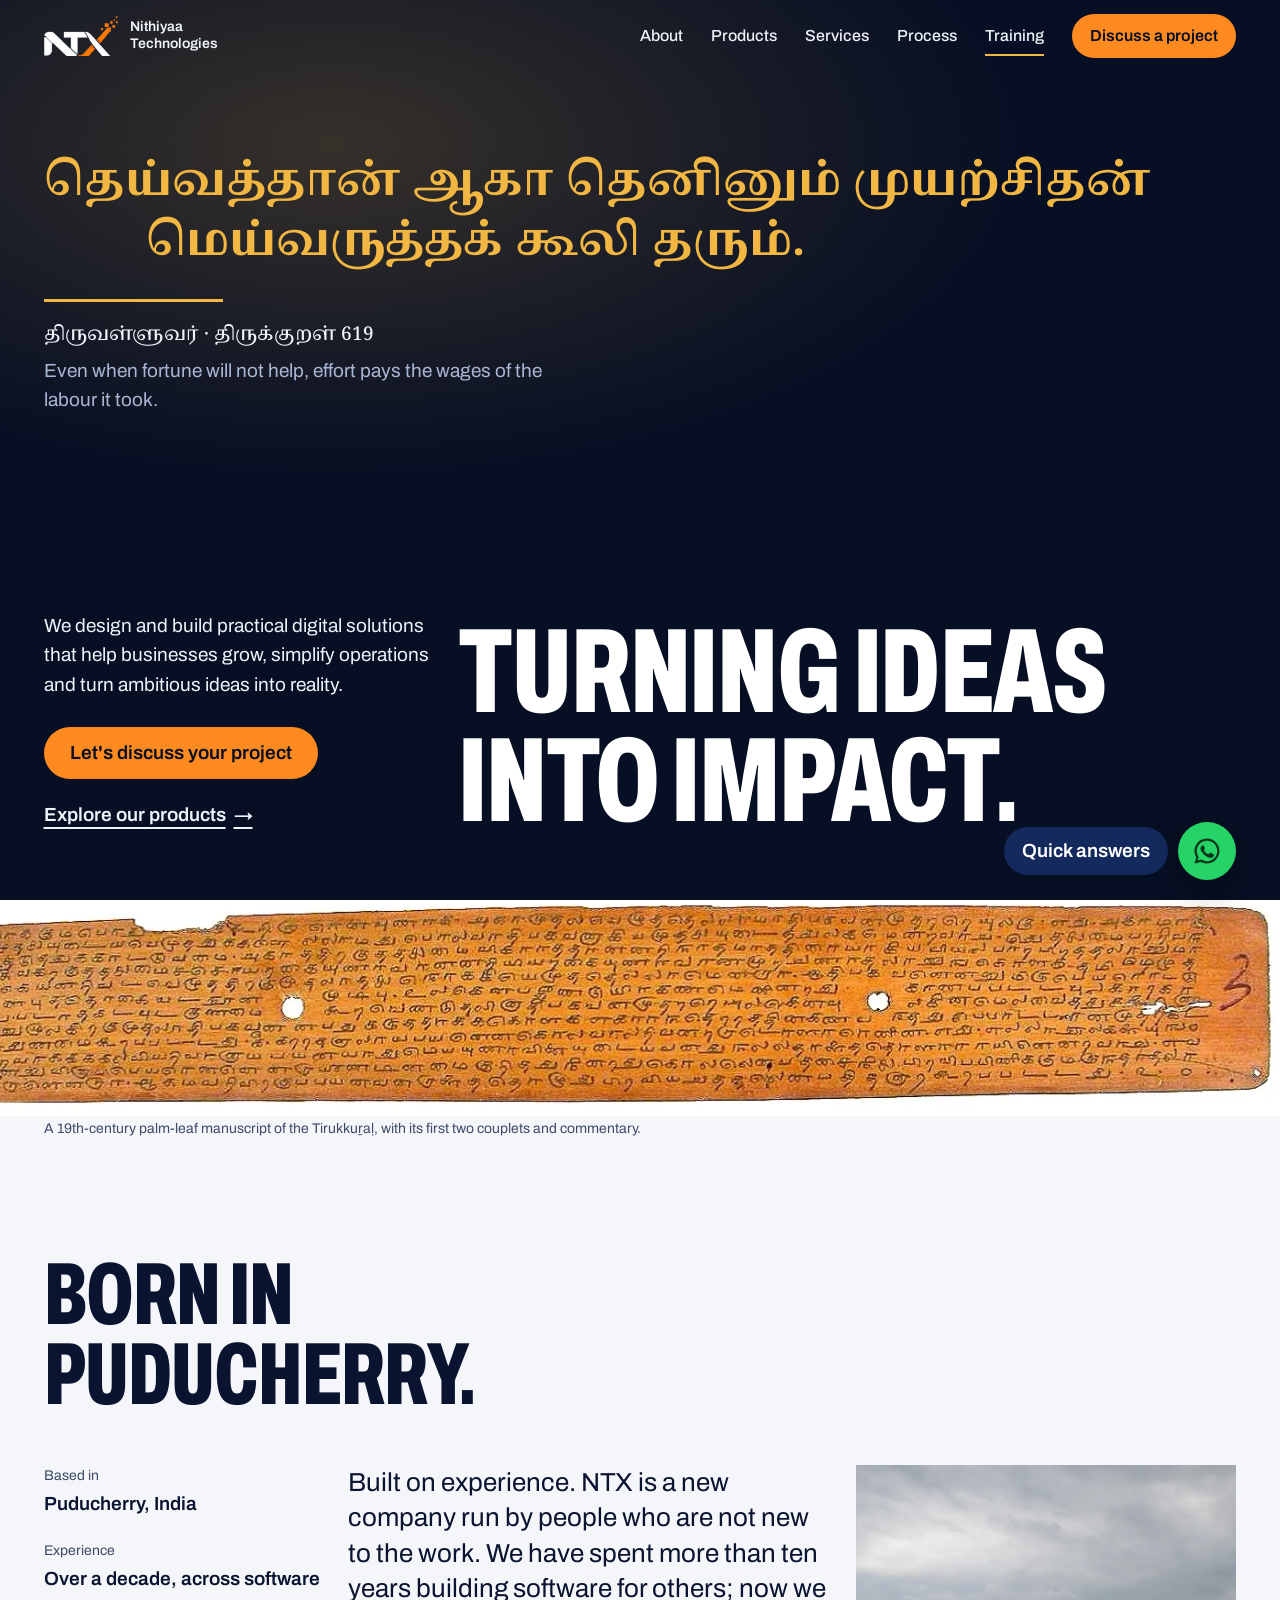
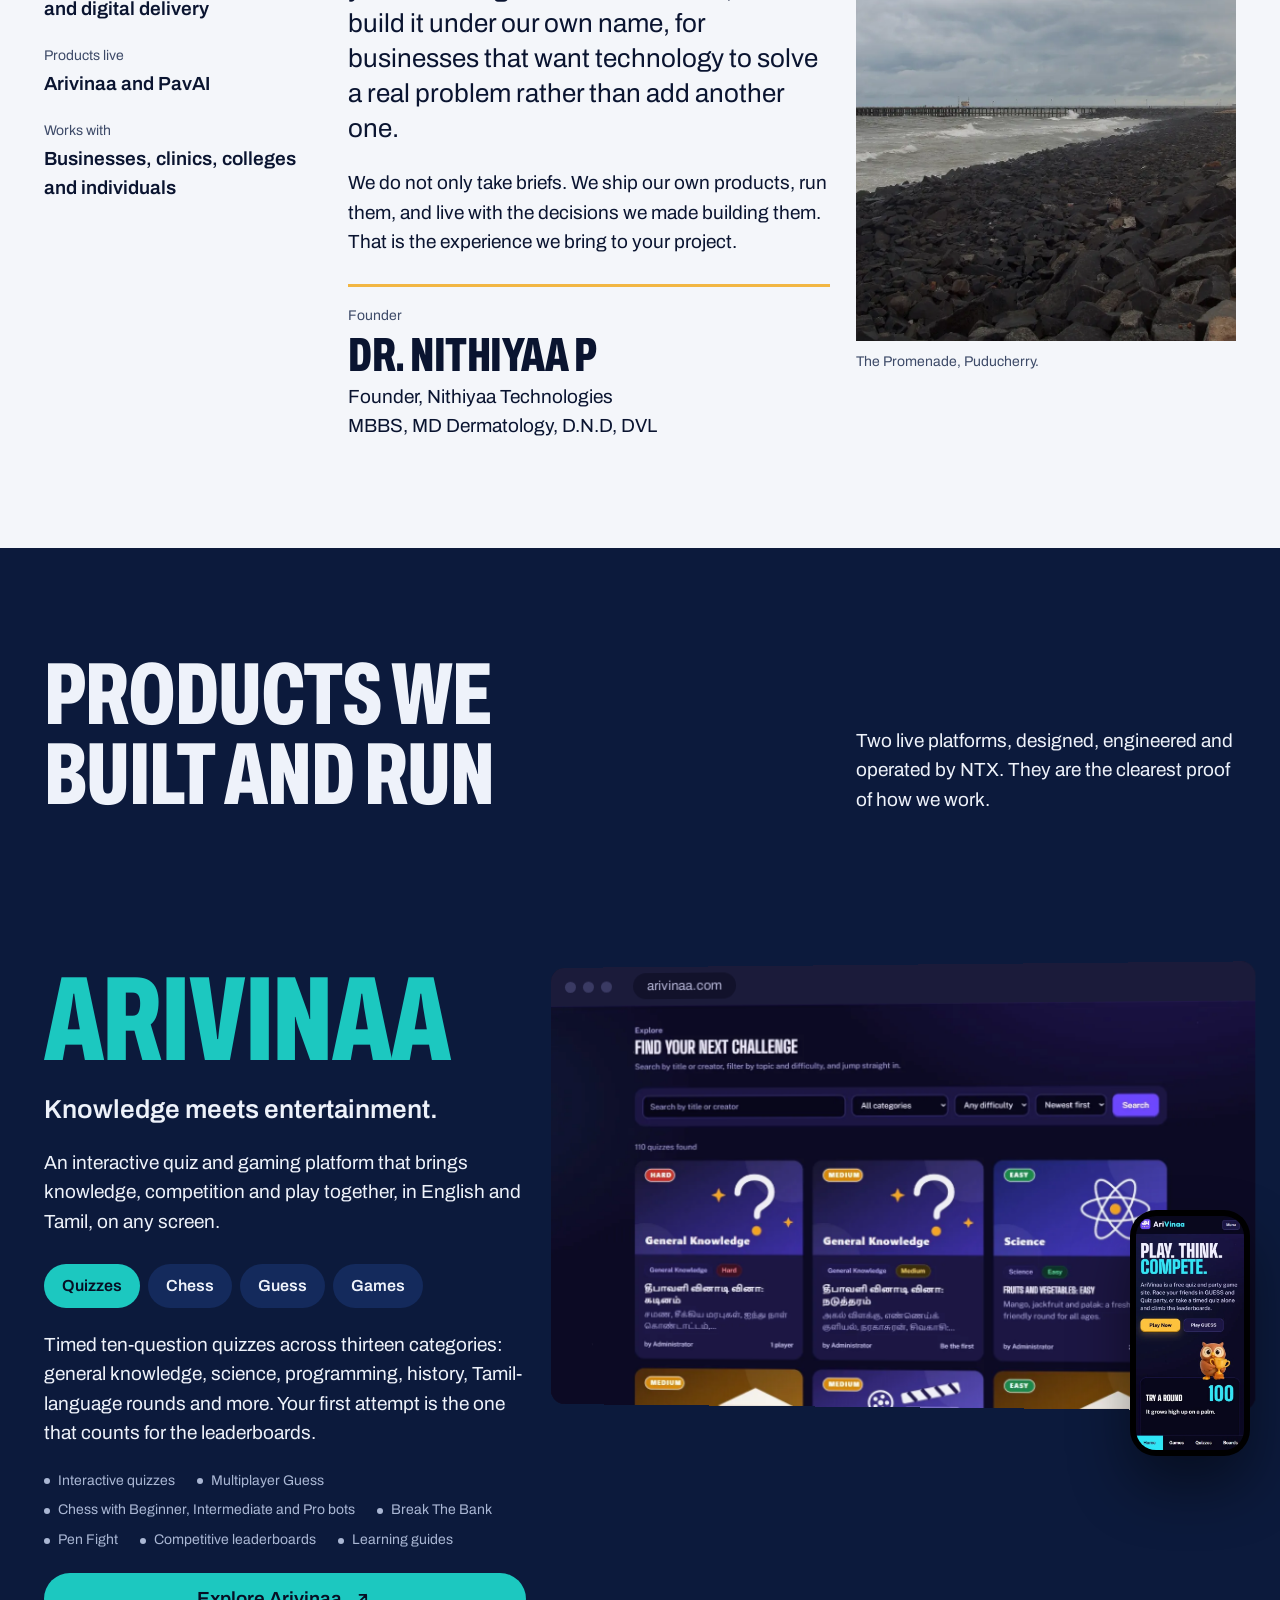
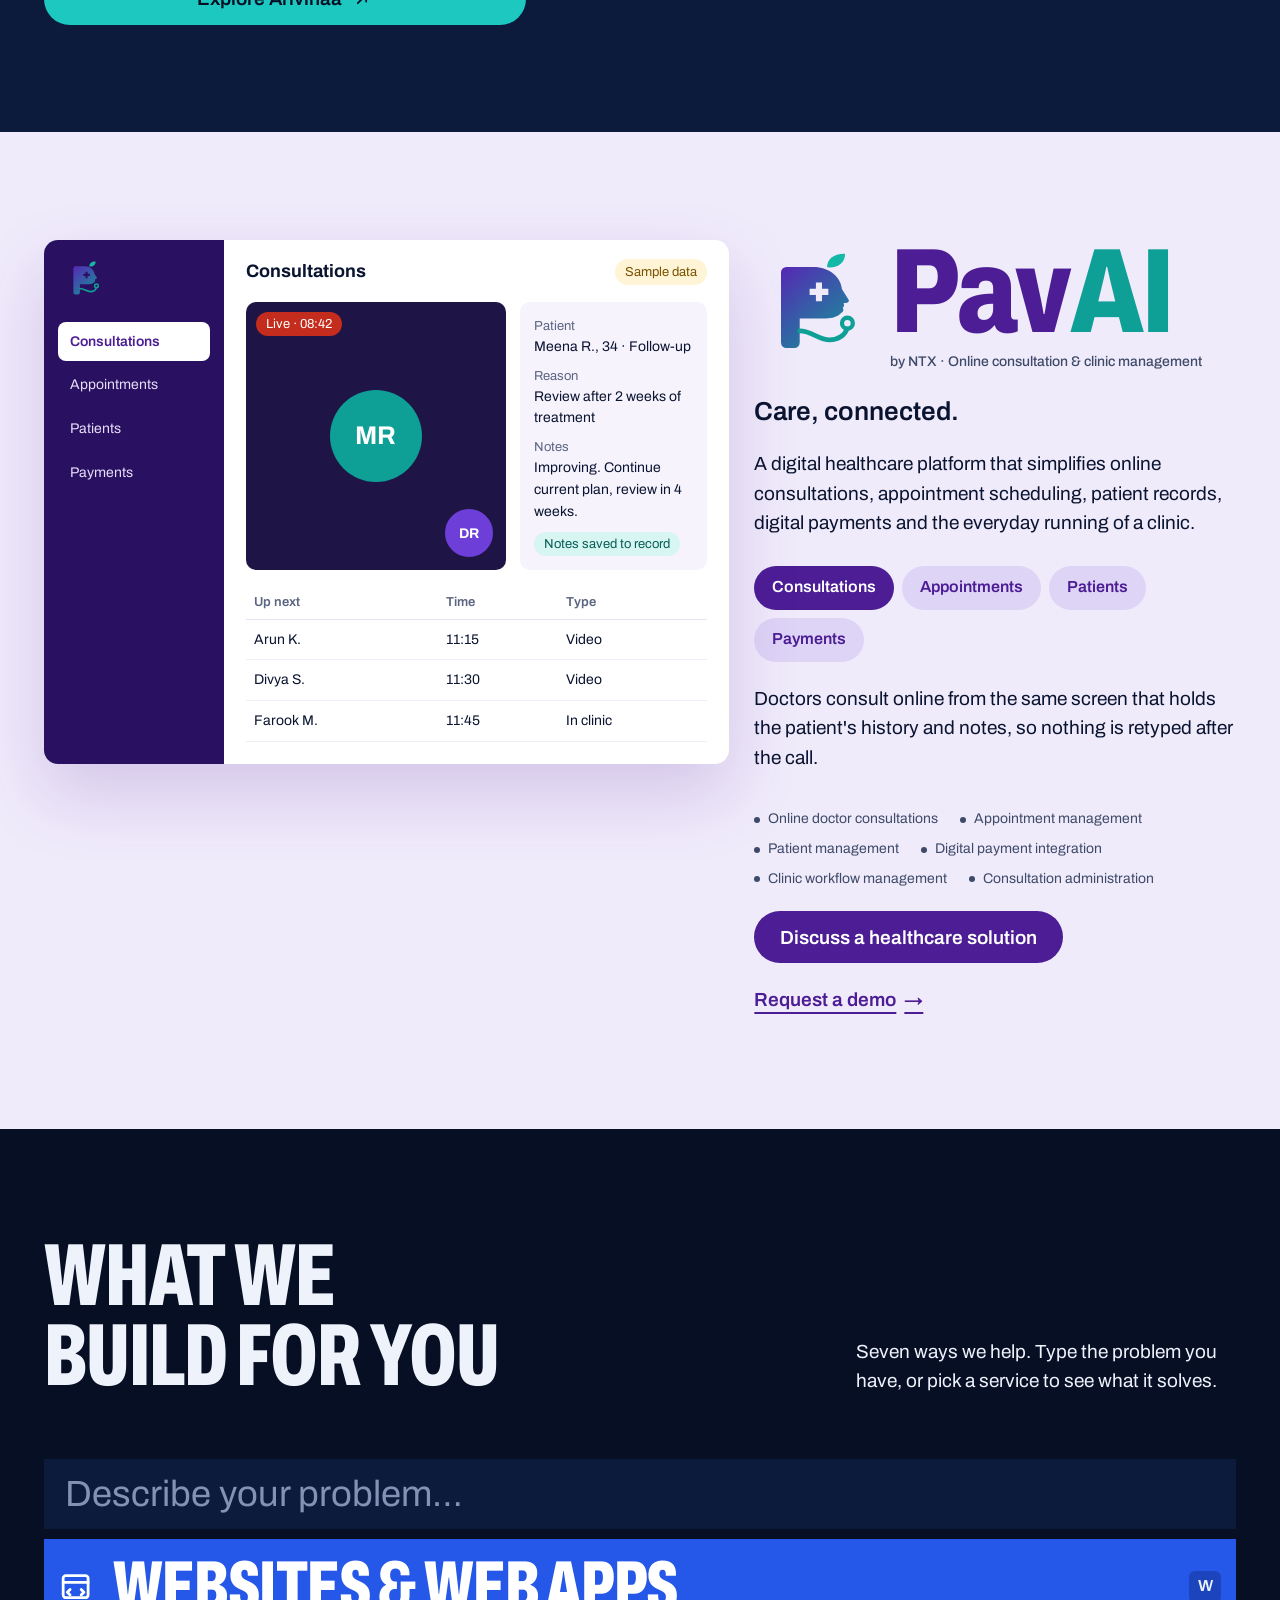
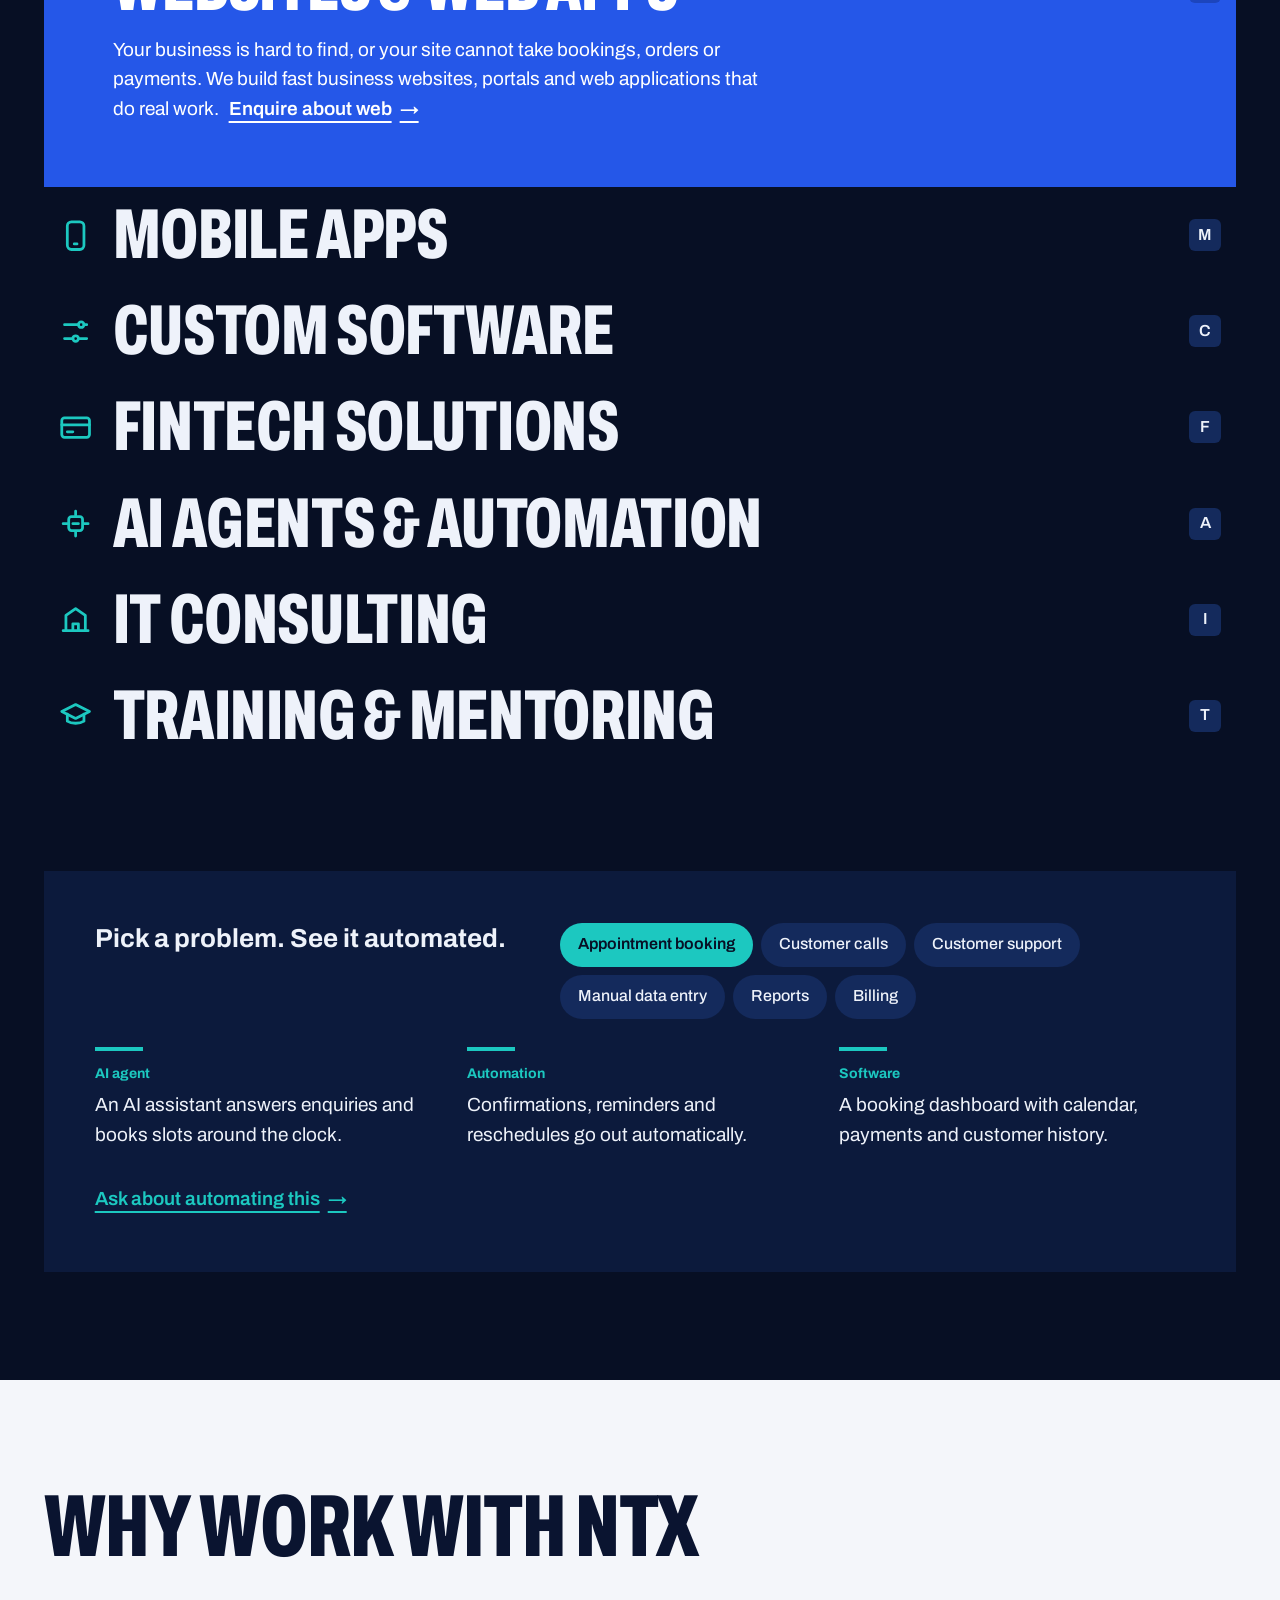
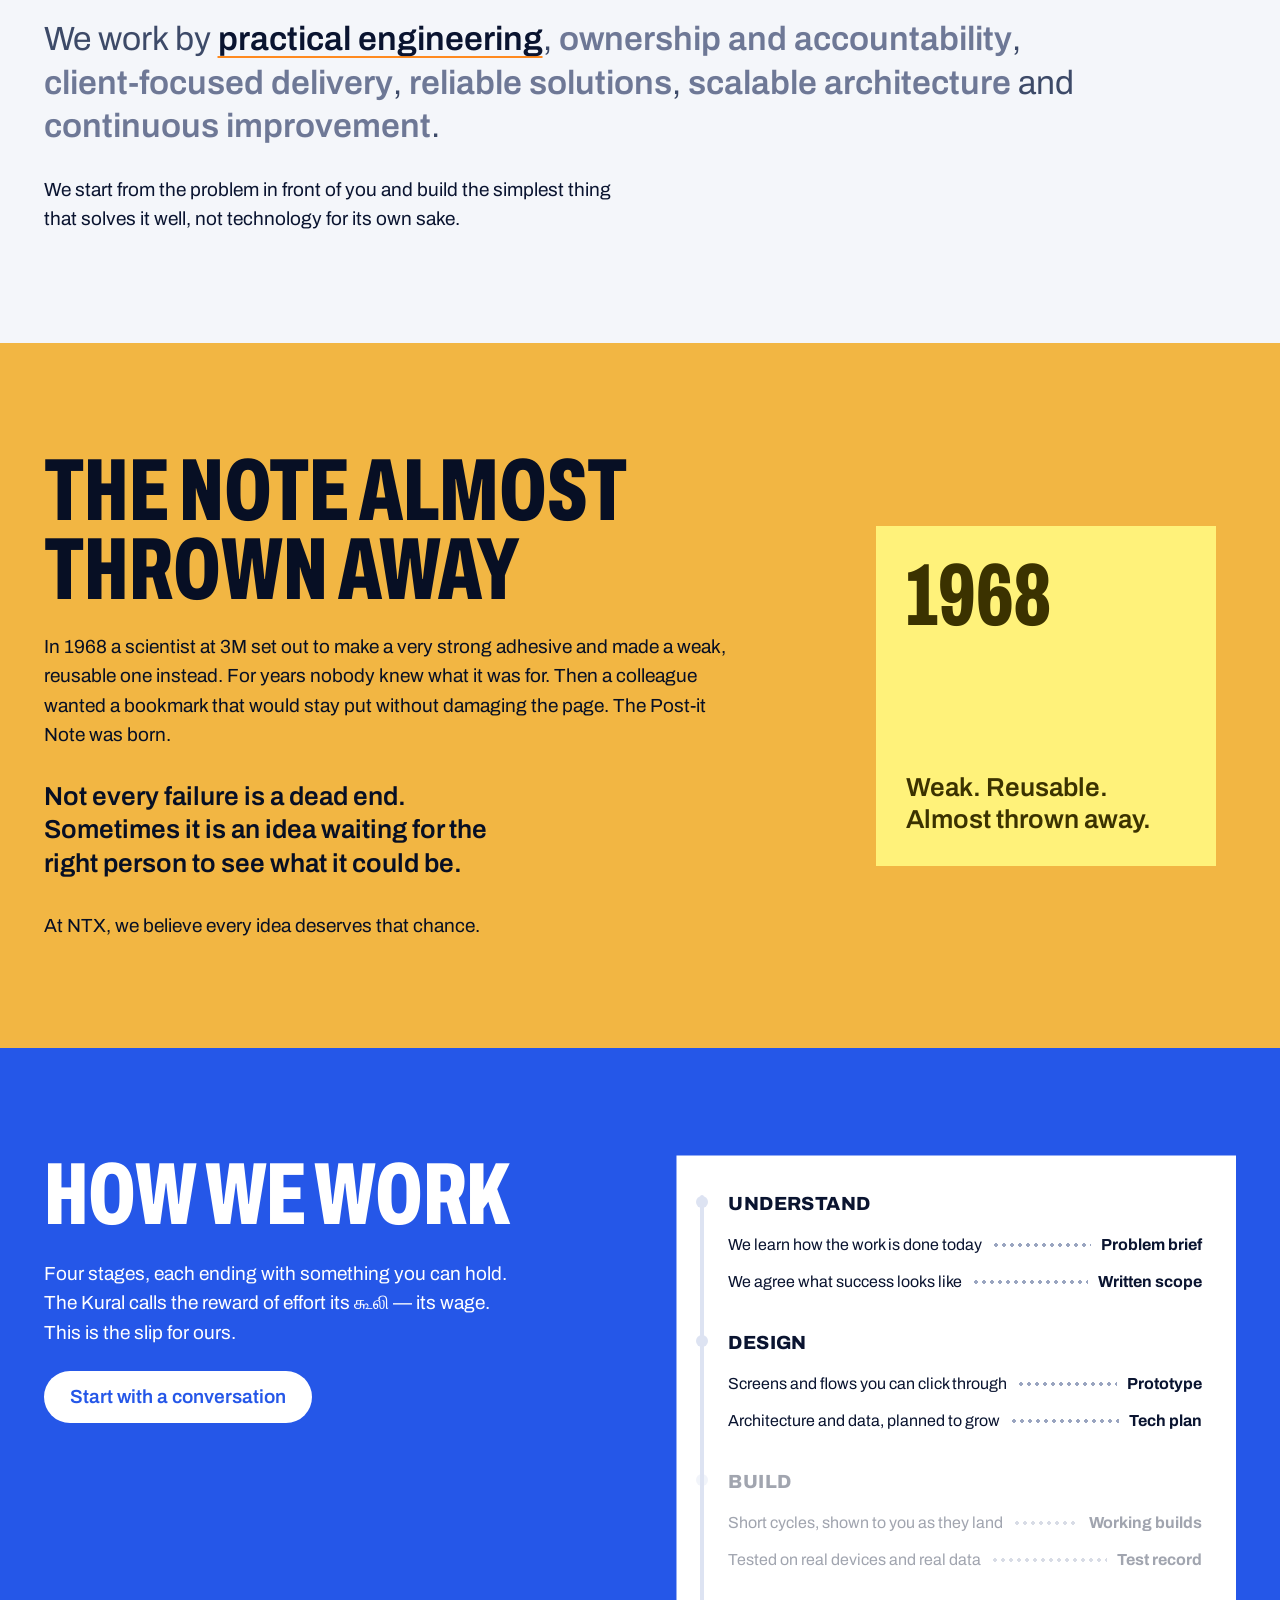
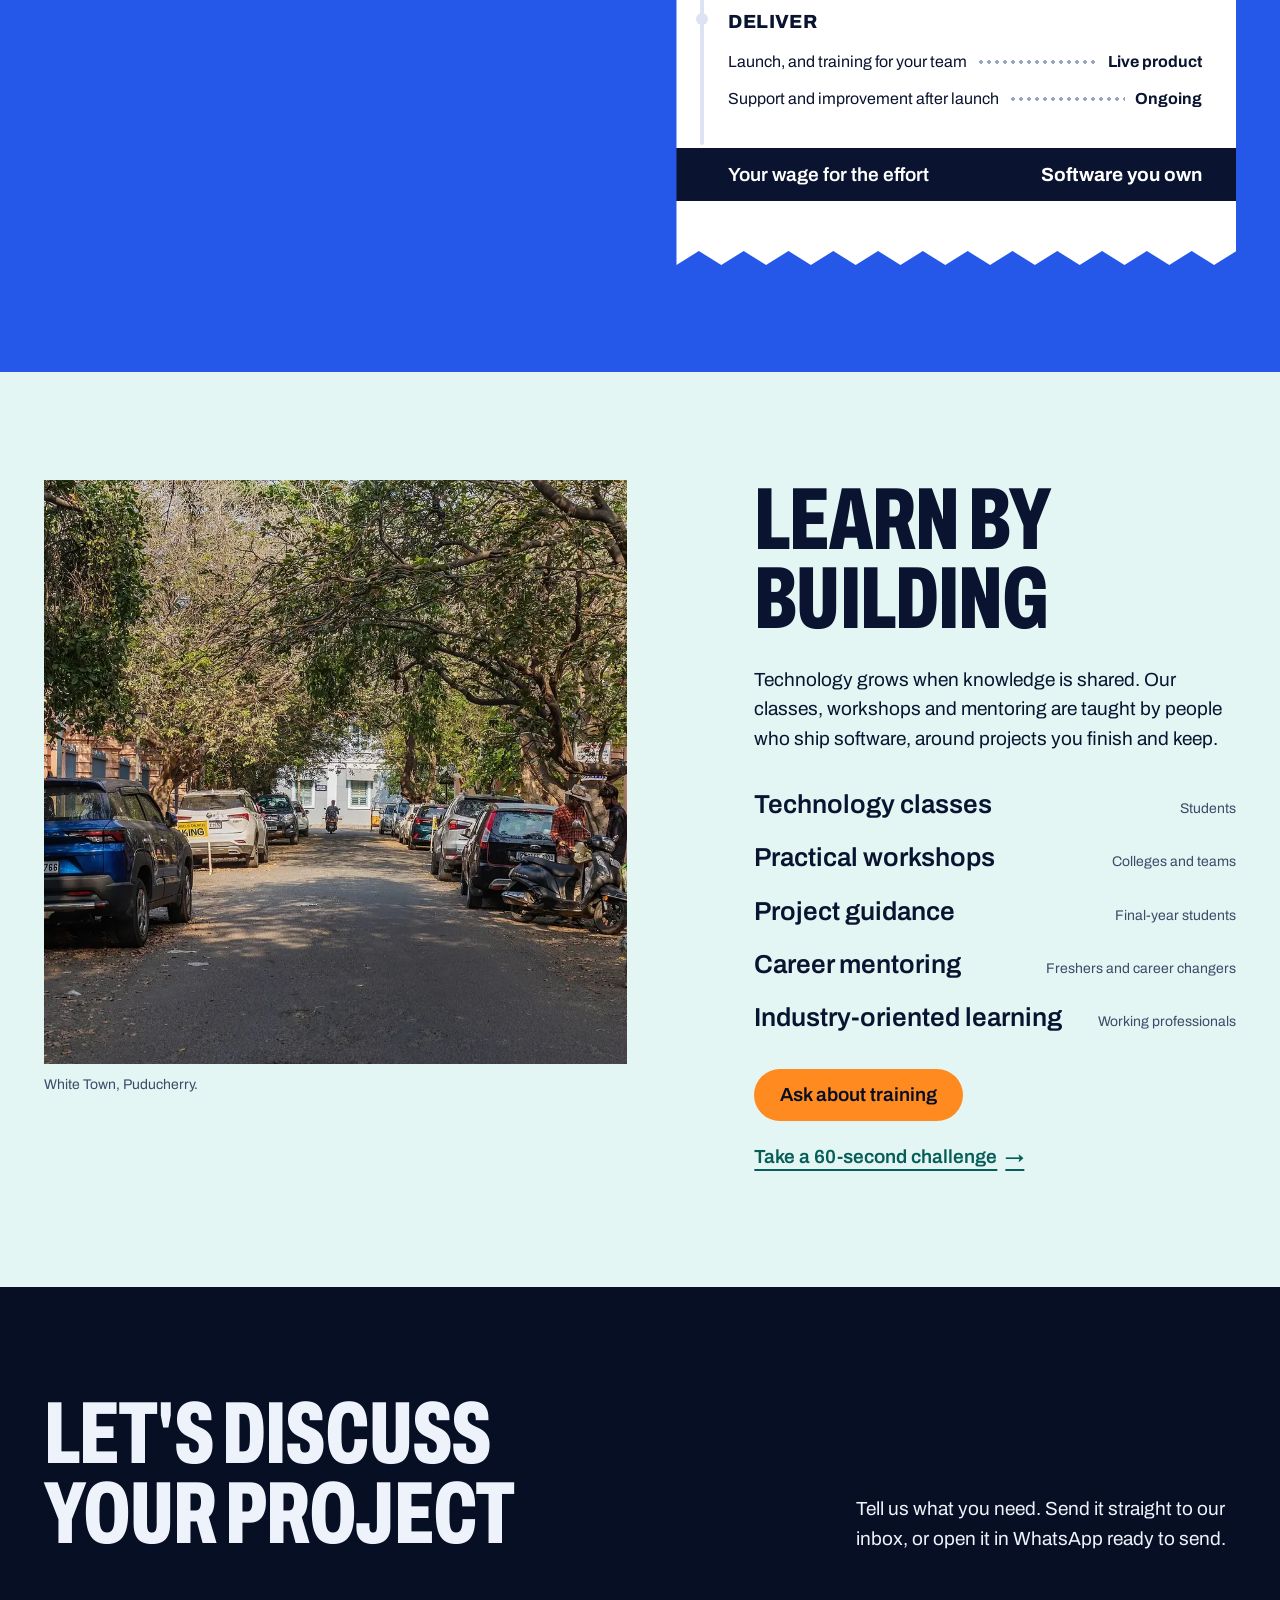
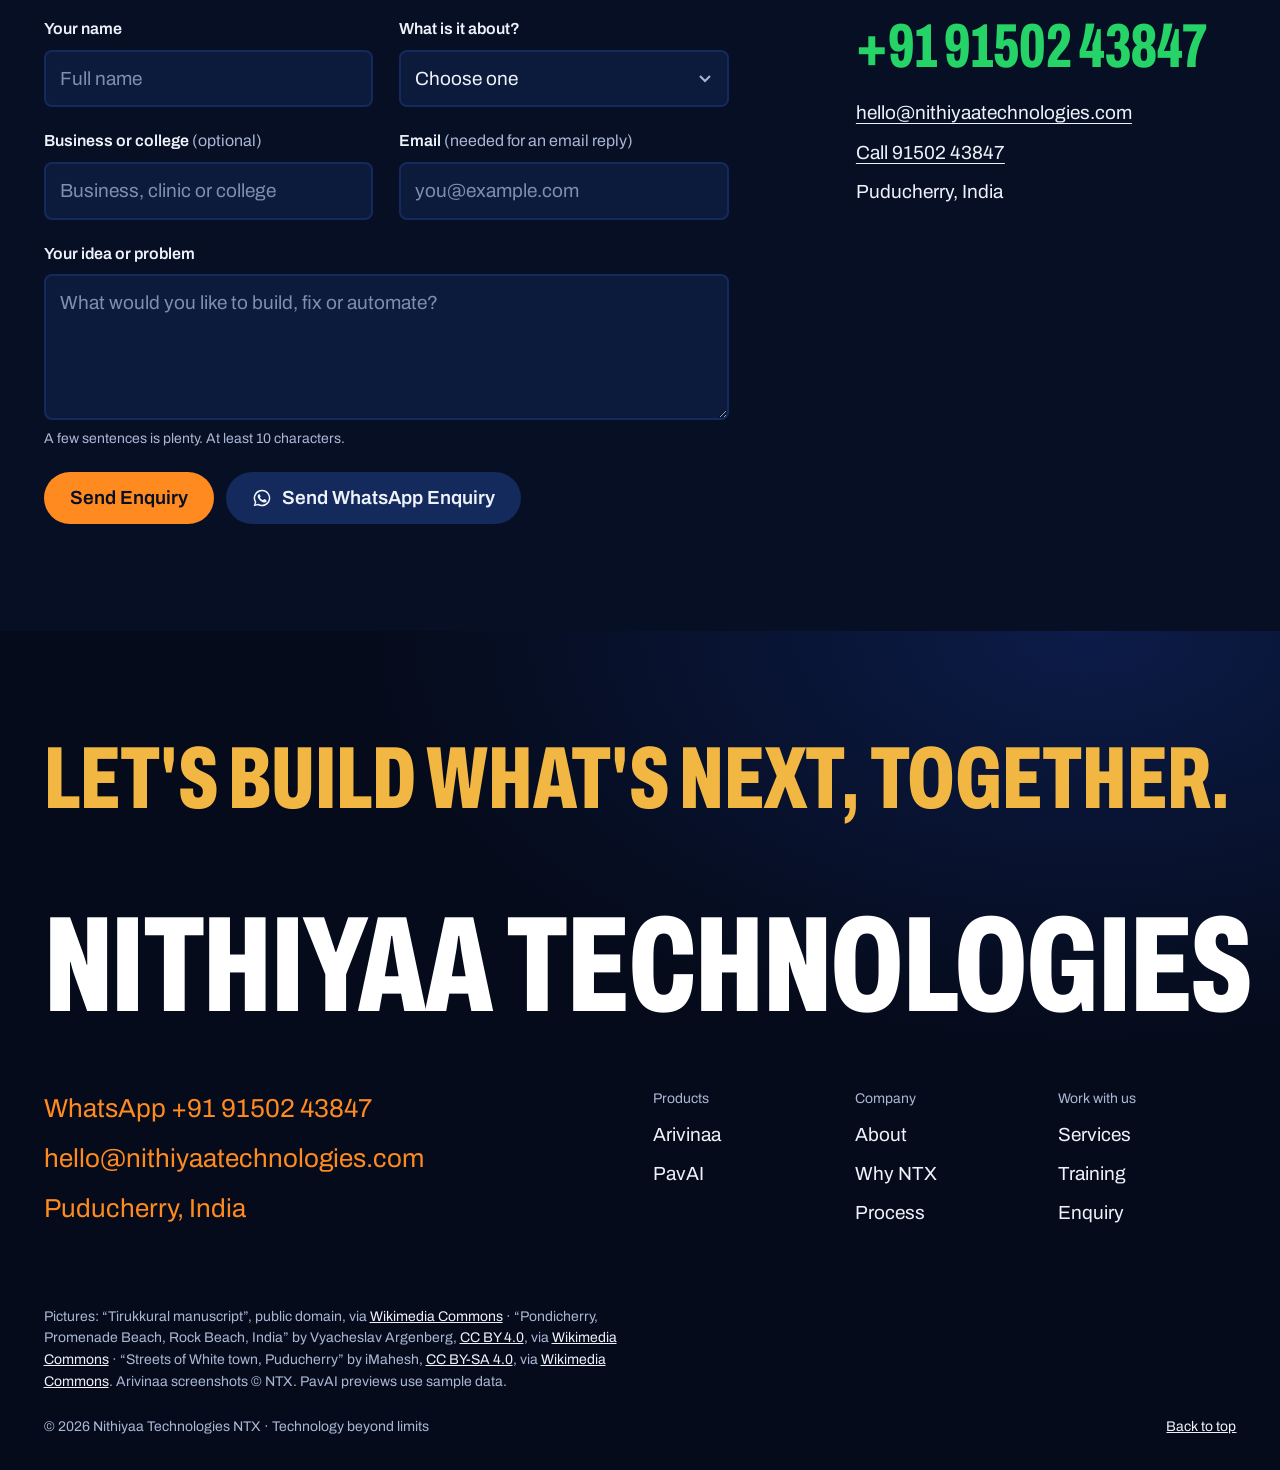
==== commit 1396d960: "Enquiry form: email delivery via FormSubmit, founder profile, hello@ address - Send Enquiry posts to" ====
--- a/index.html
+++ b/index.html
@@ -36,7 +36,7 @@
     "alternateName": "NTX",
     "url": "https://www.nithiyaatechnologies.com/",
     "logo": "https://www.nithiyaatechnologies.com/assets/icon-512.png",
-    "email": "nithiyaatechnologies@gmail.com",
+    "email": "hello@nithiyaatechnologies.com",
     "telephone": "+91-91502-43847",
     "address": { "@type": "PostalAddress", "addressLocality": "Puducherry", "addressCountry": "IN" },
     "slogan": "Technology Beyond Limits"
@@ -136,6 +136,11 @@
         <div class="about-text reveal">
           <p class="statement">Built on experience. NTX is a new company run by people who are not new to the work. We have spent more than ten years building software for others; now we build it under our own name, for businesses that want technology to solve a real problem rather than add another one.</p>
           <p>We do not only take briefs. We ship our own products, run them, and live with the decisions we made building them. That is the experience we bring to your project.</p>
+          <div class="founder" id="founder">
+            <p class="founder-label">Founder</p>
+            <p class="founder-name">Dr. Nithiyaa P</p>
+            <p class="founder-meta">Founder, Nithiyaa Technologies<br />MBBS, MD Dermatology, D.N.D, DVL</p>
+          </div>
         </div>
         <figure class="about-photo reveal">
           <img src="assets/place/promenade.webp" width="1600" height="1067" loading="lazy" alt="The rock beach along Puducherry's Promenade under a monsoon sky, with the old pier in the distance" />
@@ -427,10 +432,11 @@
     <section class="contact" id="contact" aria-labelledby="contact-title">
       <div class="contact-head">
         <h2 class="section-title reveal" id="contact-title">Let's discuss your project</h2>
-        <p class="reveal">Tell us what you need. Your message opens in WhatsApp or your email app, ready to send. Nothing is stored on this site.</p>
-      </div>
-
-      <form class="enquiry" id="enquiry" novalidate data-endpoint="">
+        <p class="reveal">Tell us what you need. Send it straight to our inbox, or open it in WhatsApp ready to send.</p>
+      </div>
+
+      <form class="enquiry" id="enquiry" novalidate data-endpoint="https://formsubmit.co/ajax/hello@nithiyaatechnologies.com">
+        <input class="hp" type="text" name="_honey" tabindex="-1" autocomplete="off" aria-hidden="true" />
         <div class="field">
           <label for="f-name">Your name</label>
           <input id="f-name" name="name" type="text" autocomplete="name" placeholder="Full name" required aria-describedby="e-name" />
@@ -463,7 +469,7 @@
           <input id="f-org" name="org" type="text" autocomplete="organization" placeholder="Business, clinic or college" />
         </div>
         <div class="field">
-          <label for="f-email">Email <span class="opt">(optional, if you prefer email)</span></label>
+          <label for="f-email">Email <span class="opt">(needed for an email reply)</span></label>
           <input id="f-email" name="email" type="email" autocomplete="email" placeholder="you@example.com" aria-describedby="e-email" />
           <p class="error" id="e-email"></p>
         </div>
@@ -474,11 +480,12 @@
           <p class="error" id="e-msg"></p>
         </div>
         <div class="form-actions field-wide">
-          <button class="btn btn-primary" type="submit" name="via" value="whatsapp" data-magnetic><svg aria-hidden="true"><use href="#i-wa" /></svg> Send on WhatsApp</button>
-          <button class="btn btn-ghost" type="submit" name="via" value="email">Send by email</button>
-        </div>
+          <button class="btn btn-primary" type="submit" name="via" value="email" data-magnetic>Send Enquiry</button>
+          <button class="btn btn-ghost" type="submit" name="via" value="whatsapp"><svg aria-hidden="true"><use href="#i-wa" /></svg> Send WhatsApp Enquiry</button>
+        </div>
+        <p class="form-status field-wide" role="alert" data-form-status></p>
         <div class="form-done field-wide" role="status" tabindex="-1" hidden>
-          <p class="form-done-title">Your message is ready.</p>
+          <p class="form-done-title" data-done-title>Your message is ready.</p>
           <p data-done-text>WhatsApp has opened with your enquiry filled in. Press send there and we will reply on WhatsApp.</p>
           <button class="link-arrow" type="button" data-form-reset>Write another enquiry</button>
         </div>
@@ -487,7 +494,7 @@
       <div class="contact-direct">
         <a class="contact-big" href="https://wa.me/919150243847?text=Hello%20NTX%2C%20I%27d%20like%20to%20discuss%20a%20project." target="_blank" rel="noopener"><span class="sr-only">WhatsApp</span>+91 91502 43847</a>
         <div class="contact-meta">
-          <a href="mailto:nithiyaatechnologies@gmail.com?subject=Project%20enquiry">nithiyaatechnologies@gmail.com</a>
+          <a href="mailto:hello@nithiyaatechnologies.com?subject=Project%20enquiry">hello@nithiyaatechnologies.com</a>
           <a href="tel:+919150243847">Call 91502 43847</a>
           <span>Puducherry, India</span>
         </div>
@@ -502,7 +509,7 @@
     <div class="footer-grid">
       <ul class="footer-reach">
         <li><a href="https://wa.me/919150243847" target="_blank" rel="noopener">WhatsApp +91 91502 43847</a></li>
-        <li><a href="mailto:nithiyaatechnologies@gmail.com">nithiyaatechnologies@gmail.com</a></li>
+        <li><a href="mailto:hello@nithiyaatechnologies.com">hello@nithiyaatechnologies.com</a></li>
         <li>Puducherry, India</li>
       </ul>
       <nav class="footer-links" aria-label="Footer">
--- a/styles.css
+++ b/styles.css
@@ -202,6 +202,10 @@
 .facts dd { margin: 2px 0 0; font-weight: 600; font-size: var(--s-body); }
 .about-text { grid-column: 4 / 9; display: grid; gap: 22px; align-content: start; }
 .statement { font-size: var(--s-lead); line-height: 1.35; }
+.founder { border-top: 3px solid var(--gold); padding-top: 18px; margin-top: 6px; display: grid; gap: 4px; }
+.founder-label { font-size: var(--s-small); color: var(--ink-soft); }
+.founder-name { font-stretch: 62%; font-weight: 800; text-transform: uppercase; font-size: clamp(2rem, 1.4rem + 2vw, 3rem); line-height: 1; letter-spacing: -0.01em; }
+.founder-meta { font-size: var(--s-body); line-height: 1.5; }
 .about-photo { grid-column: 9 / -1; align-self: start; }
 .about-photo img { width: 100%; aspect-ratio: 4 / 5; object-fit: cover; }
 .about-photo figcaption { padding-left: 0; }
@@ -475,6 +479,11 @@
 .form-done-title { font-size: var(--s-lead); font-weight: 700; }
 .form-done .link-arrow { justify-self: start; color: var(--gold); }
 .enquiry.is-done .field, .enquiry.is-done .form-actions { display: none; }
+.enquiry.is-done .form-status { display: none; }
+.form-status { font-size: var(--s-small); color: #ff9b8f; }
+.form-status:empty { display: none; }
+.hp { position: absolute; left: -9999px; width: 1px; height: 1px; opacity: 0; }
+.btn[disabled] { opacity: .7; cursor: progress; }
 
 .contact-direct { grid-column: 9 / -1; display: grid; gap: 22px; align-content: start; }
 .contact-big {
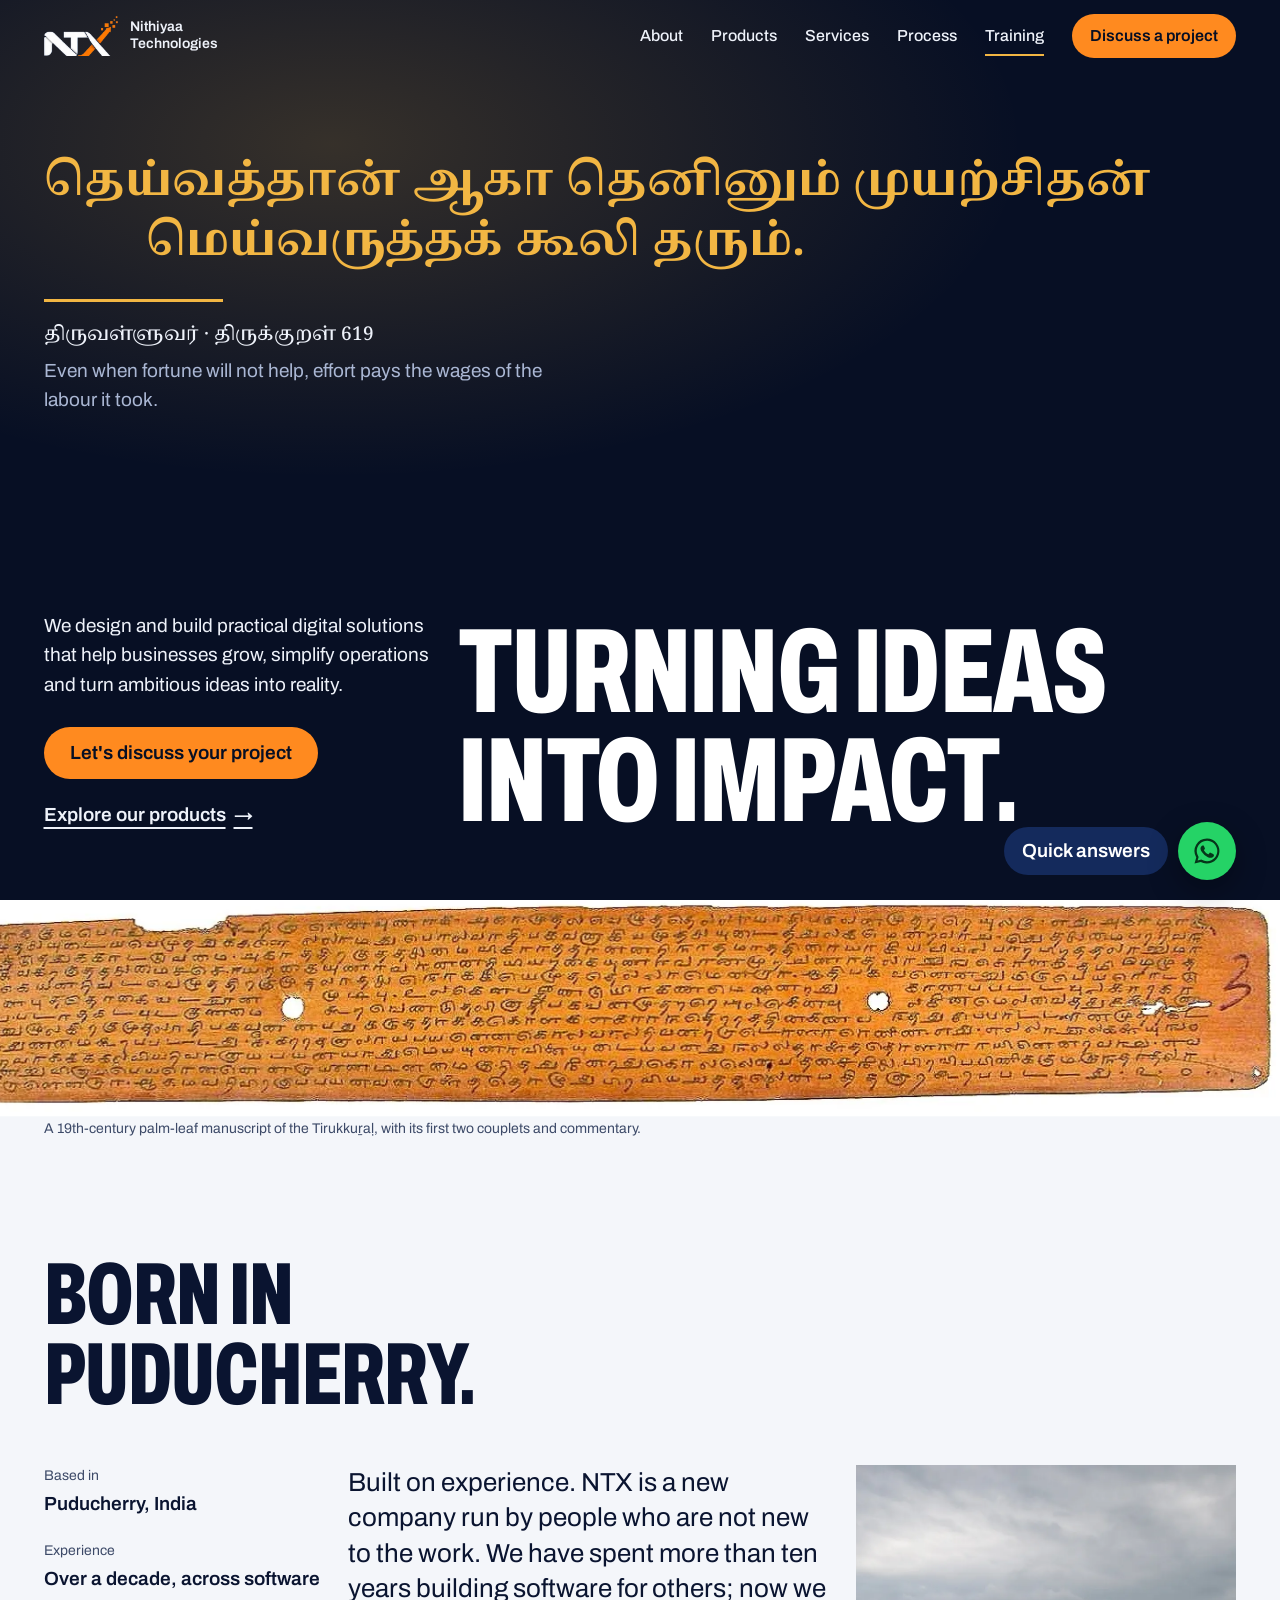
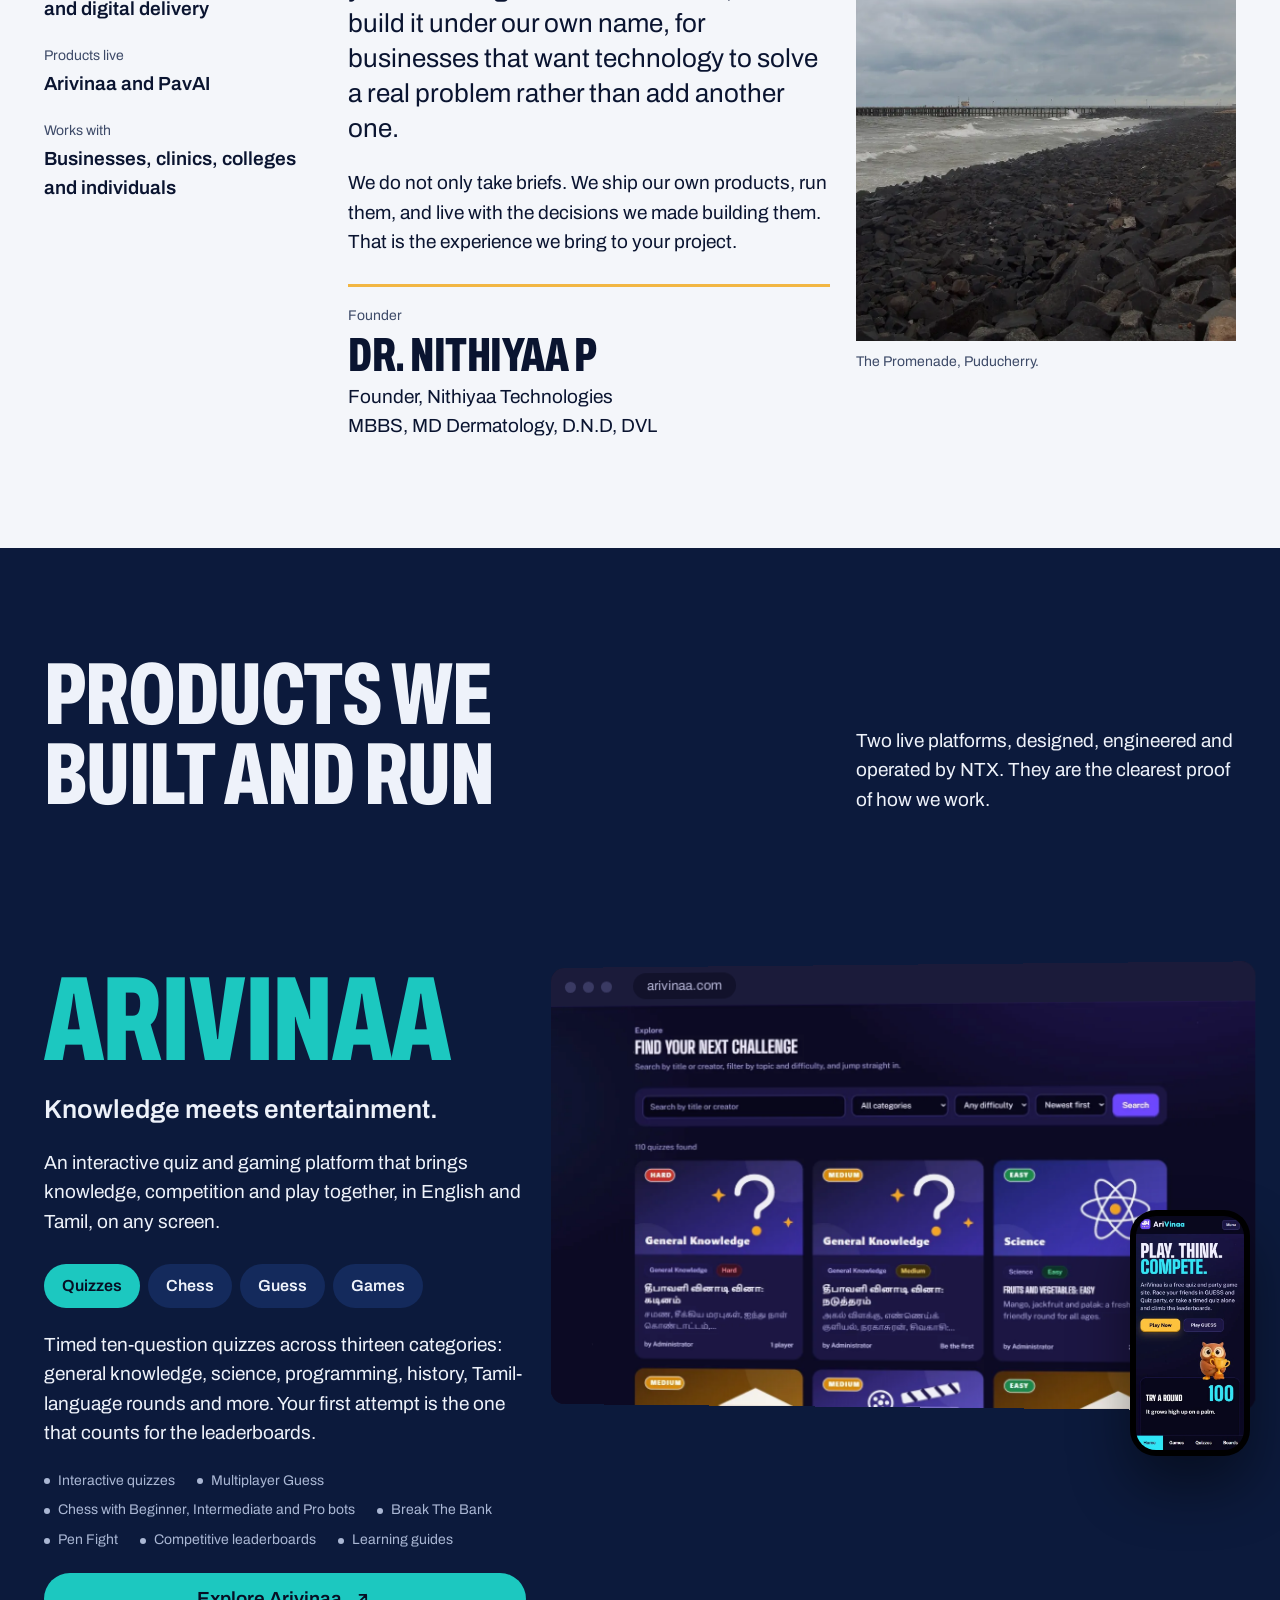
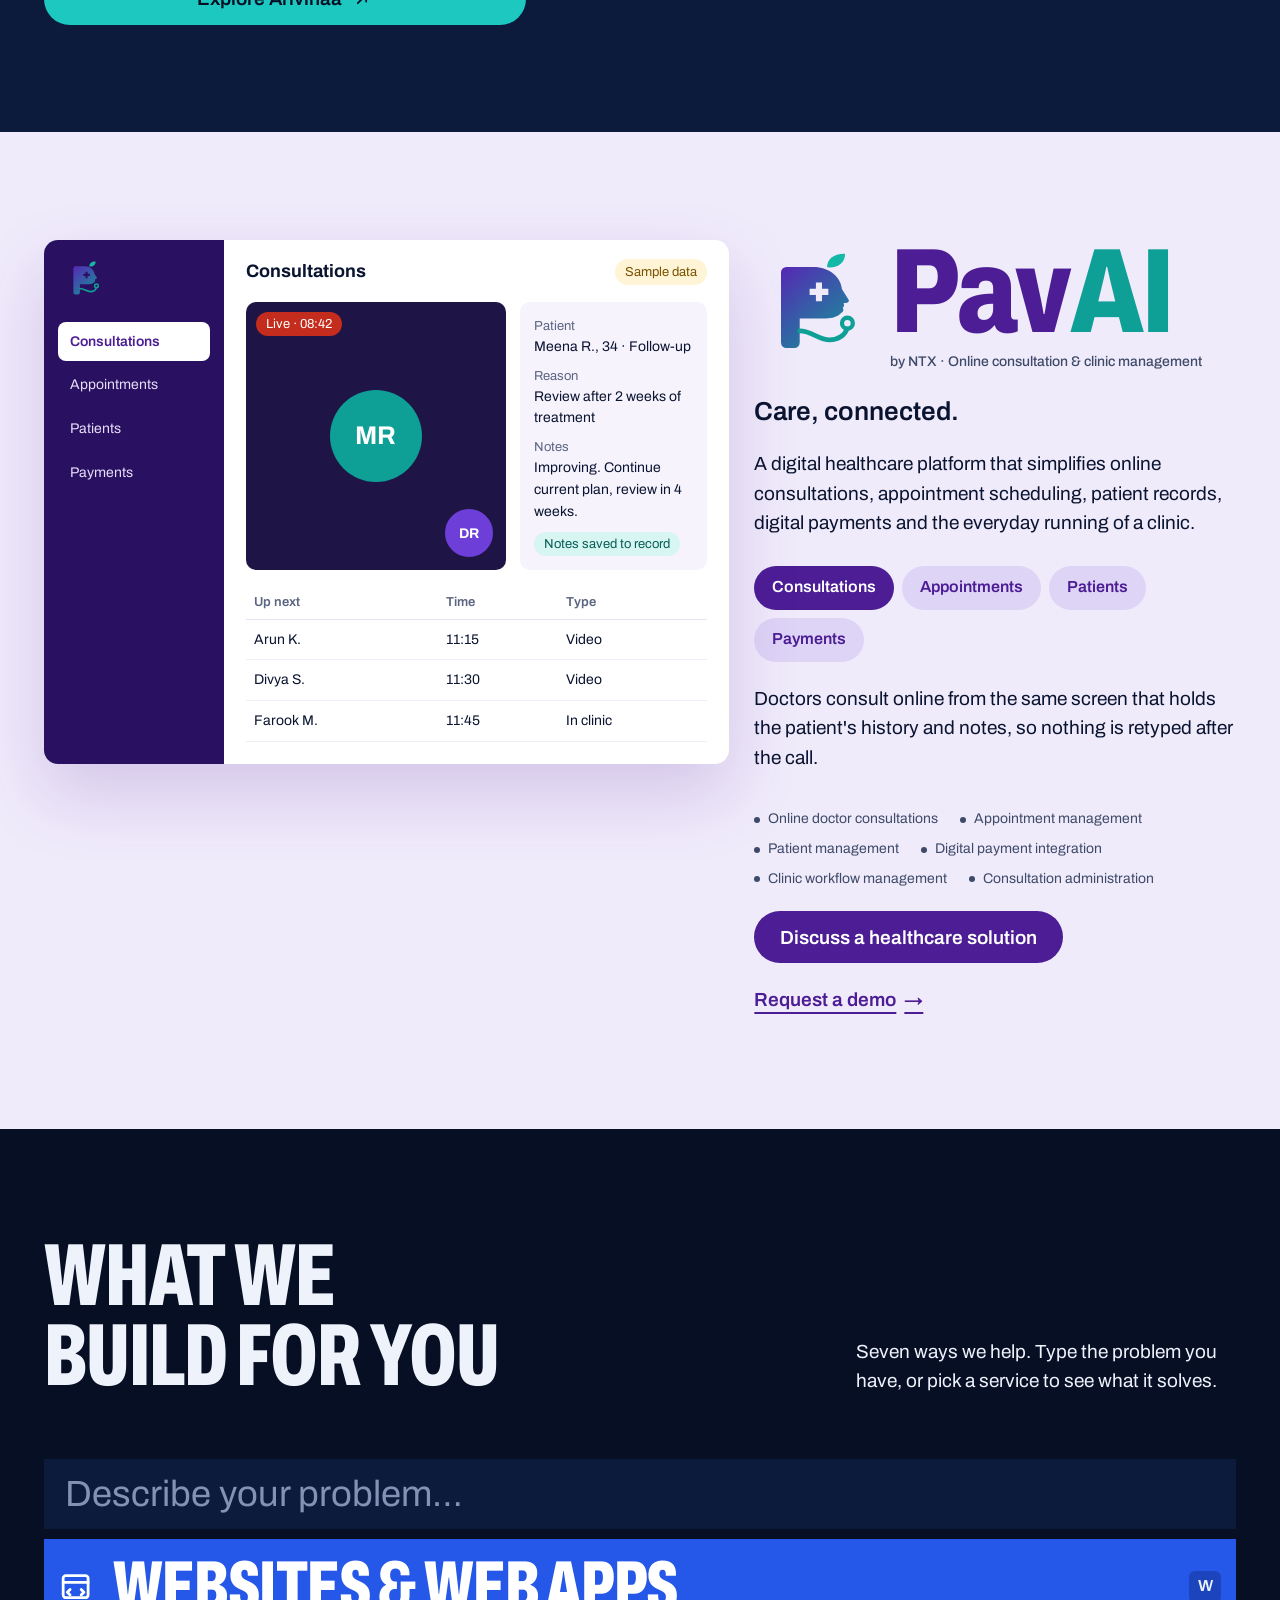
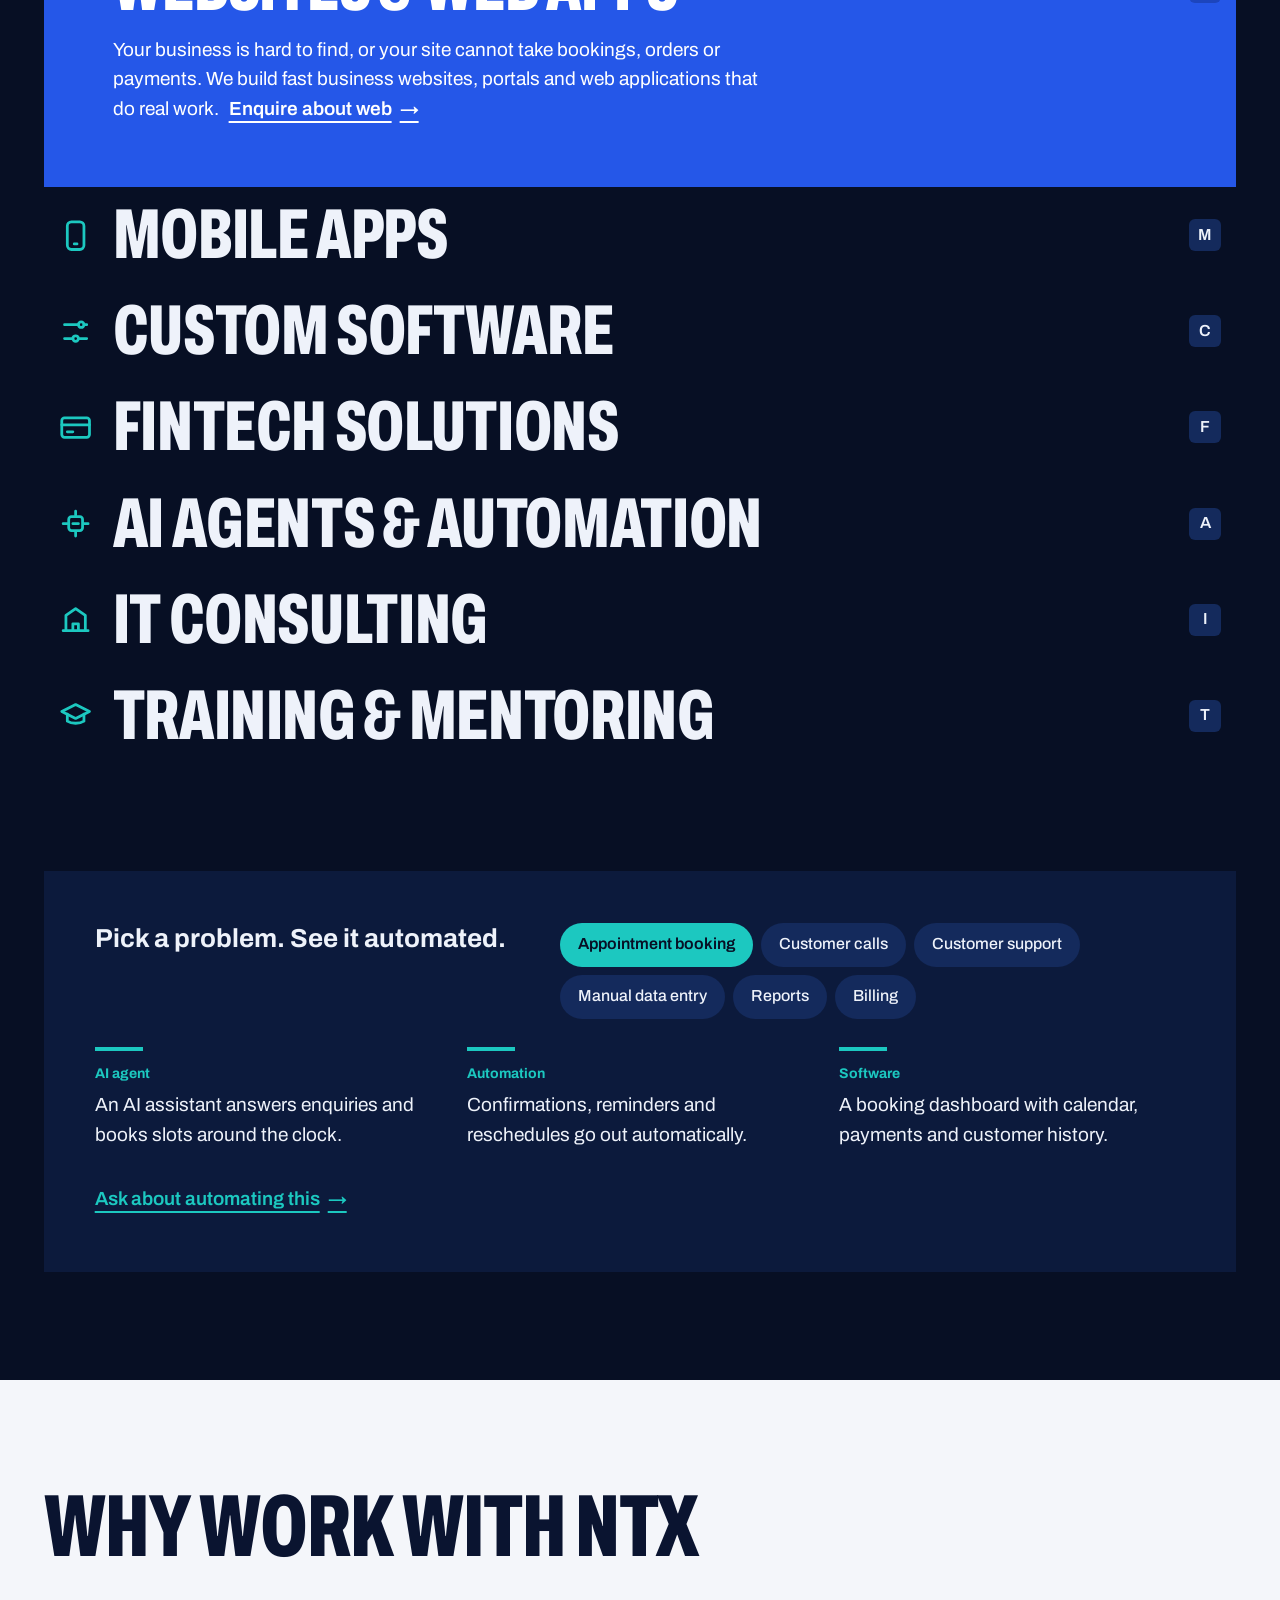
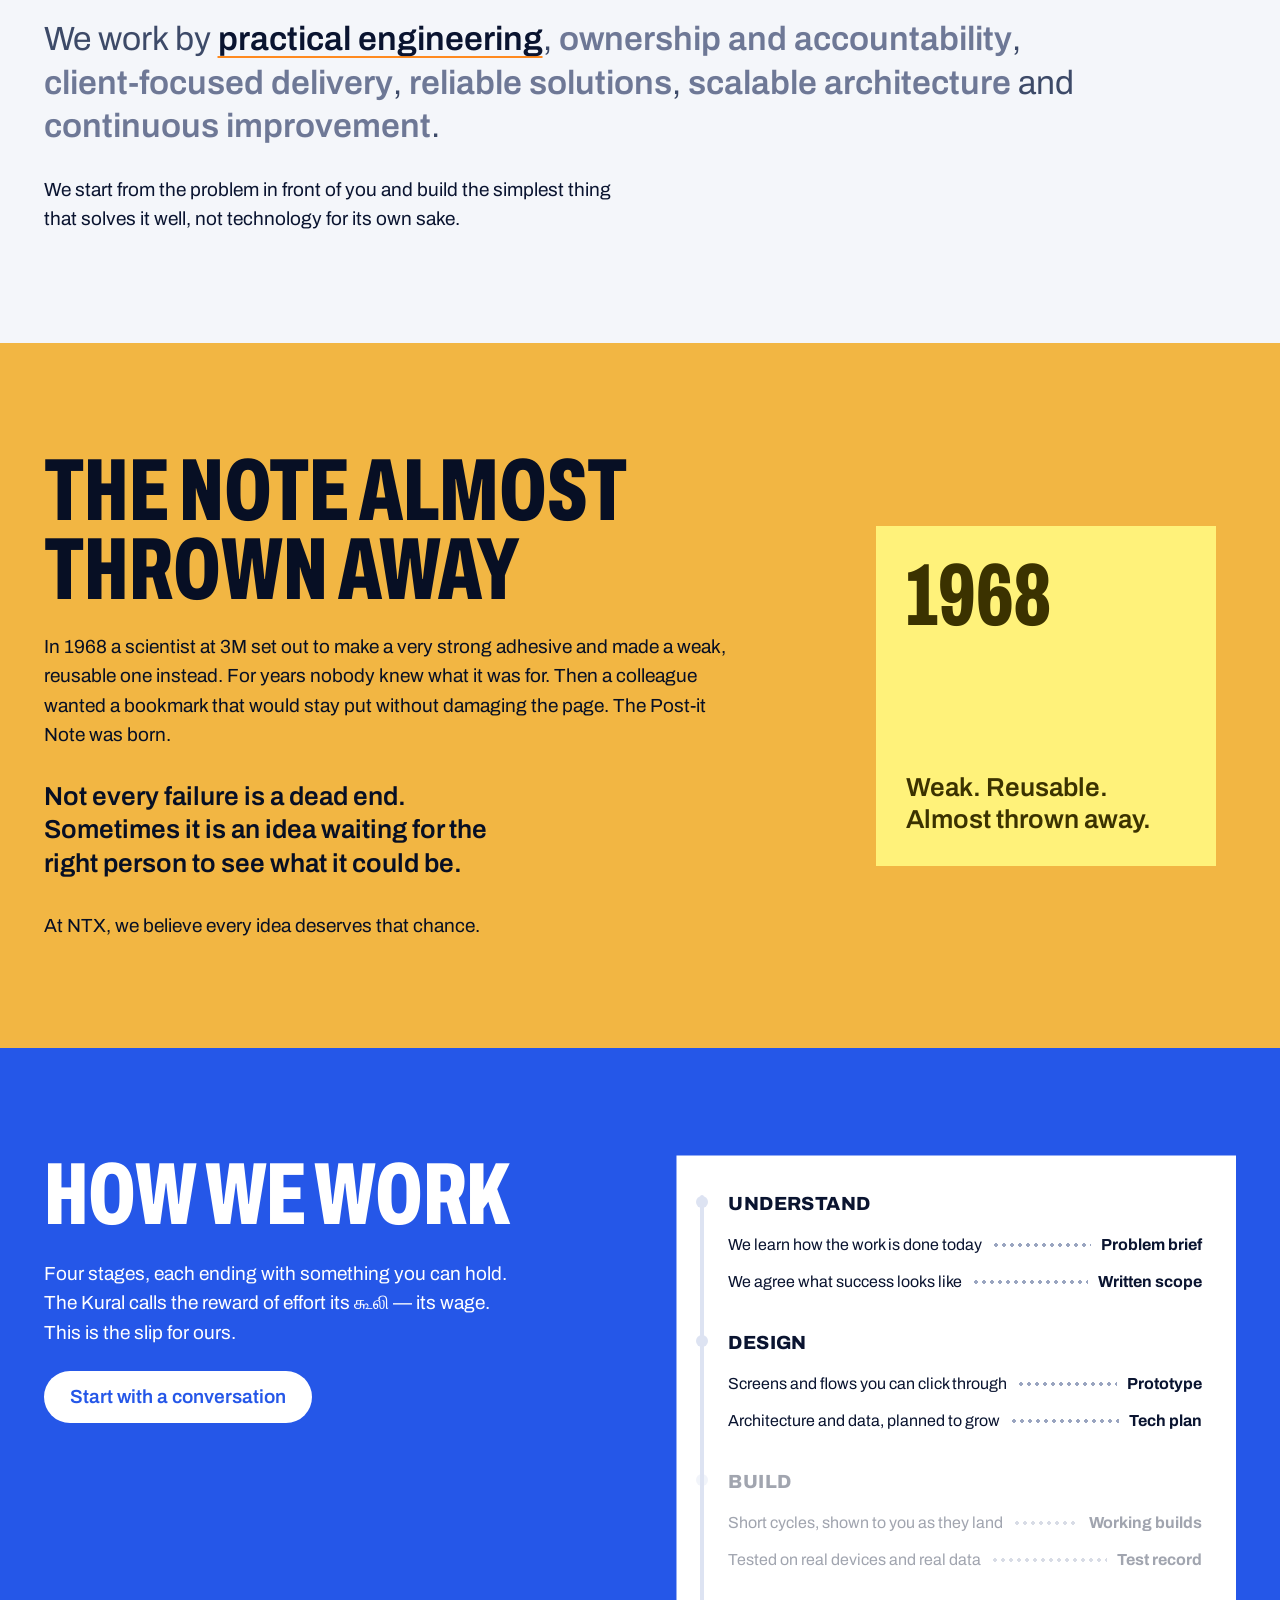
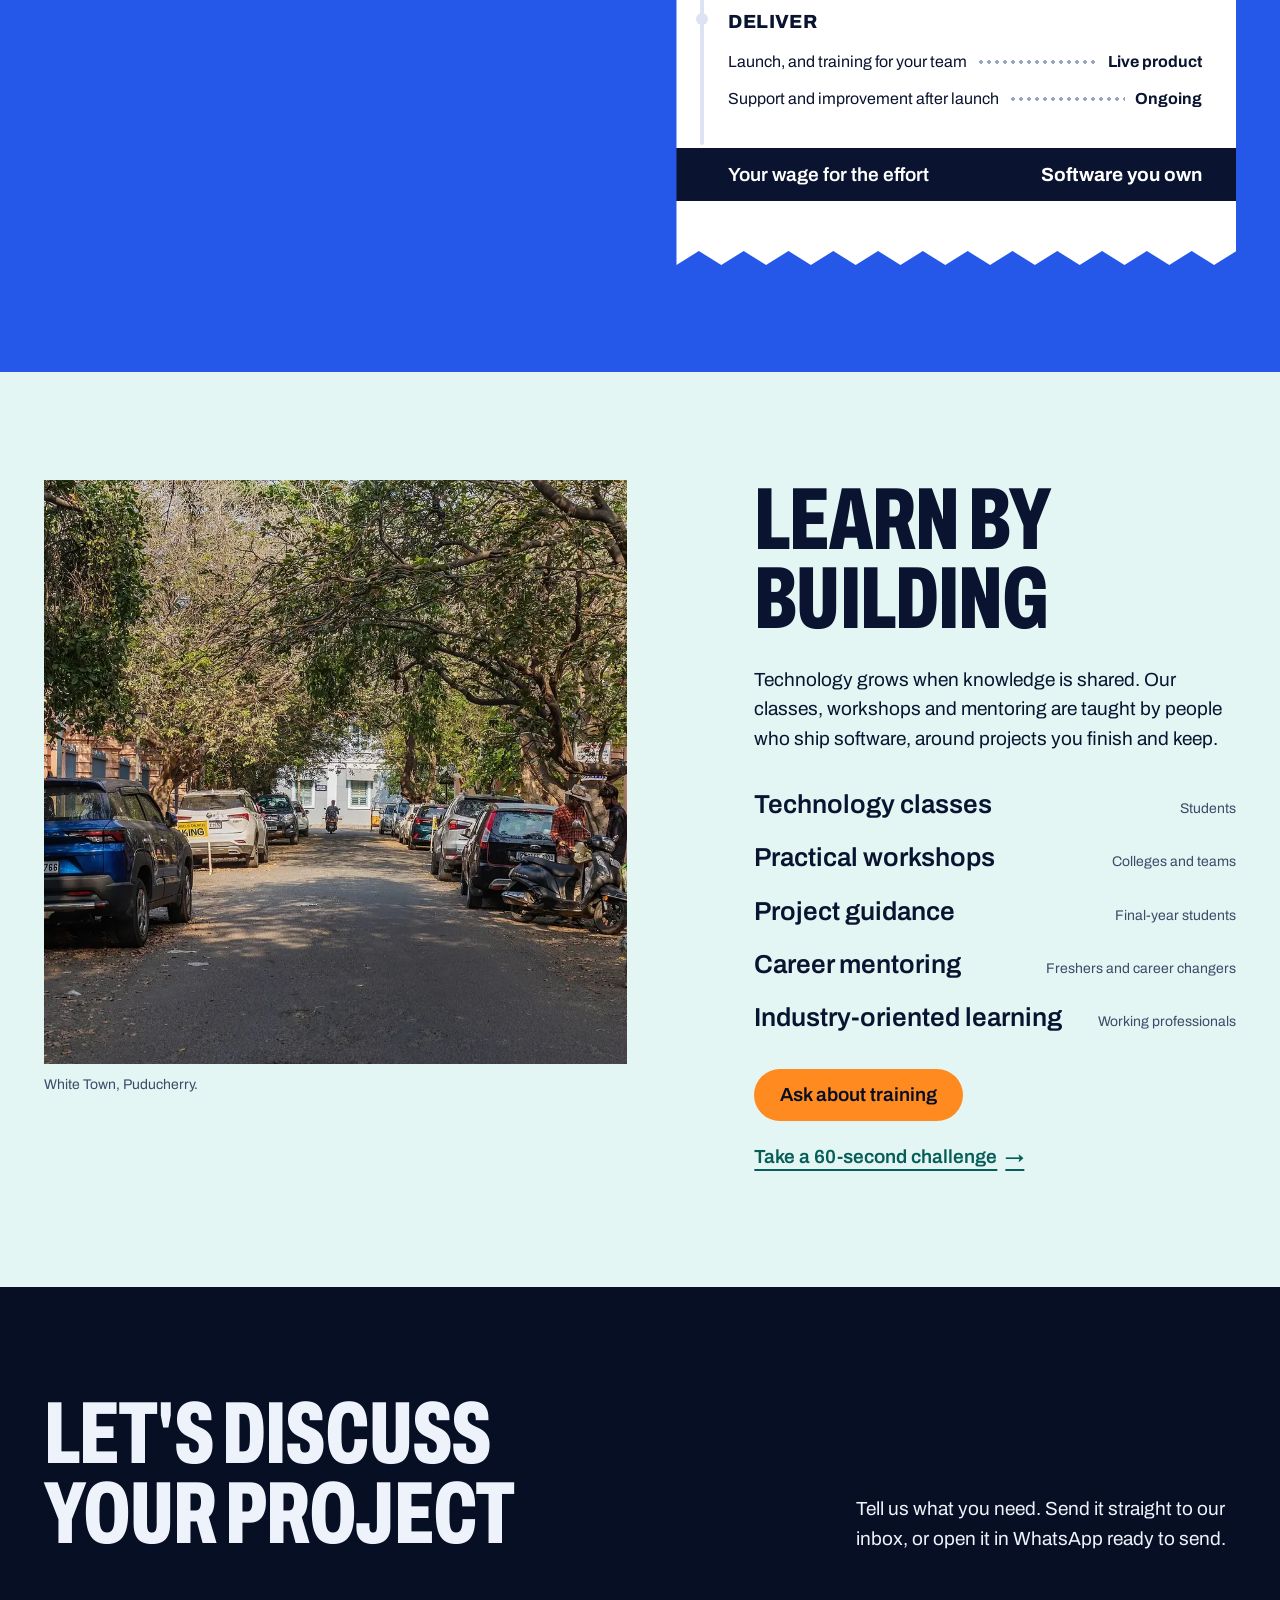
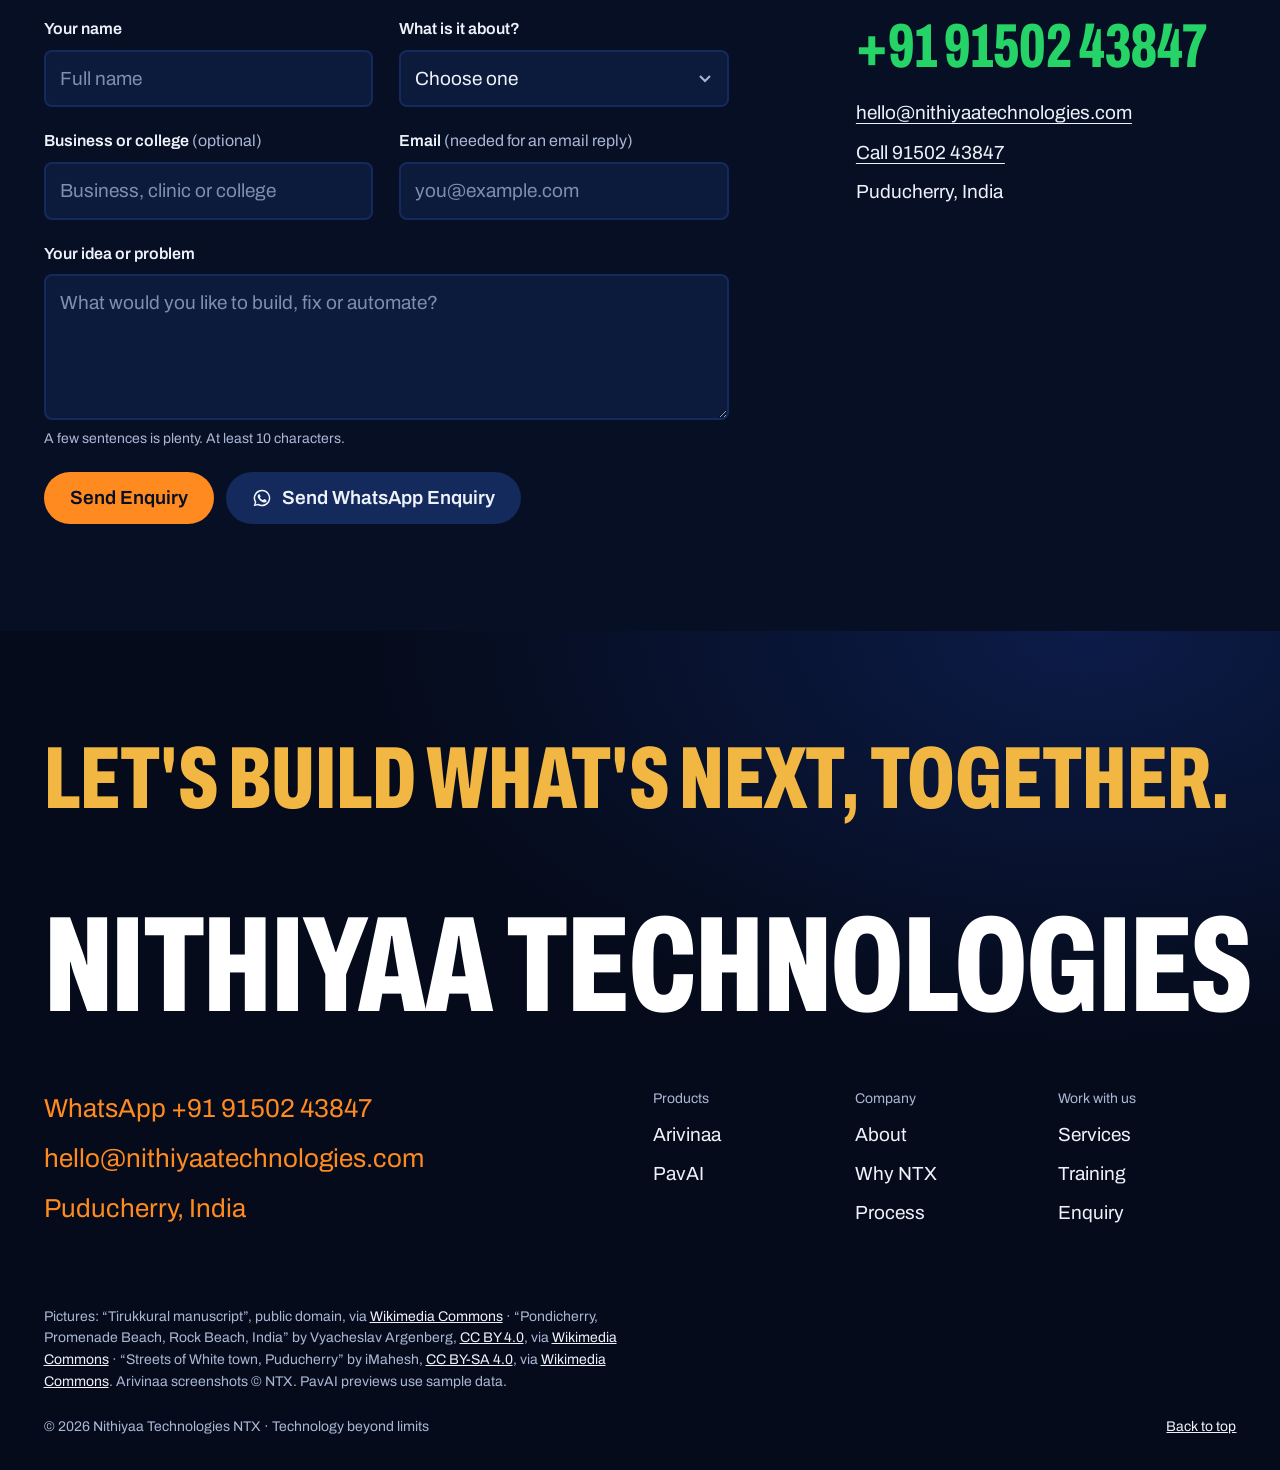
==== commit 4bbba8b2: "Add complete favicon set: favicon.ico, tighter-cropped PNG icons, web manifest Co-Authored-By: Claud" ====
--- a/index.html
+++ b/index.html
@@ -3,6 +3,12 @@
 <head>
   <meta charset="UTF-8" />
   <meta name="viewport" content="width=device-width, initial-scale=1" />
+  <link rel="icon" href="/favicon.ico" sizes="48x48" />
+  <link rel="icon" type="image/png" sizes="32x32" href="/assets/favicon-32.png" />
+  <link rel="icon" type="image/png" sizes="16x16" href="/assets/favicon-16.png" />
+  <link rel="icon" type="image/png" sizes="192x192" href="/assets/favicon-192.png" />
+  <link rel="apple-touch-icon" sizes="180x180" href="/assets/apple-touch-icon.png" />
+  <link rel="manifest" href="/site.webmanifest" />
   <title>Nithiyaa Technologies (NTX) | Software, Apps &amp; AI from Puducherry</title>
   <meta name="description" content="Nithiyaa Technologies (NTX) is a Puducherry technology studio that builds websites, mobile apps, custom software, FinTech and AI automation — and its own products, Arivinaa and PavAI." />
   <link rel="canonical" href="https://www.nithiyaatechnologies.com/" />
@@ -19,8 +25,6 @@
   <meta property="og:image:height" content="630" />
   <meta name="twitter:card" content="summary_large_image" />
 
-  <link rel="icon" type="image/png" sizes="32x32" href="assets/favicon-32.png" />
-  <link rel="apple-touch-icon" href="assets/apple-touch-icon.png" />
 
   <link rel="preconnect" href="https://fonts.googleapis.com" />
   <link rel="preconnect" href="https://fonts.gstatic.com" crossorigin />
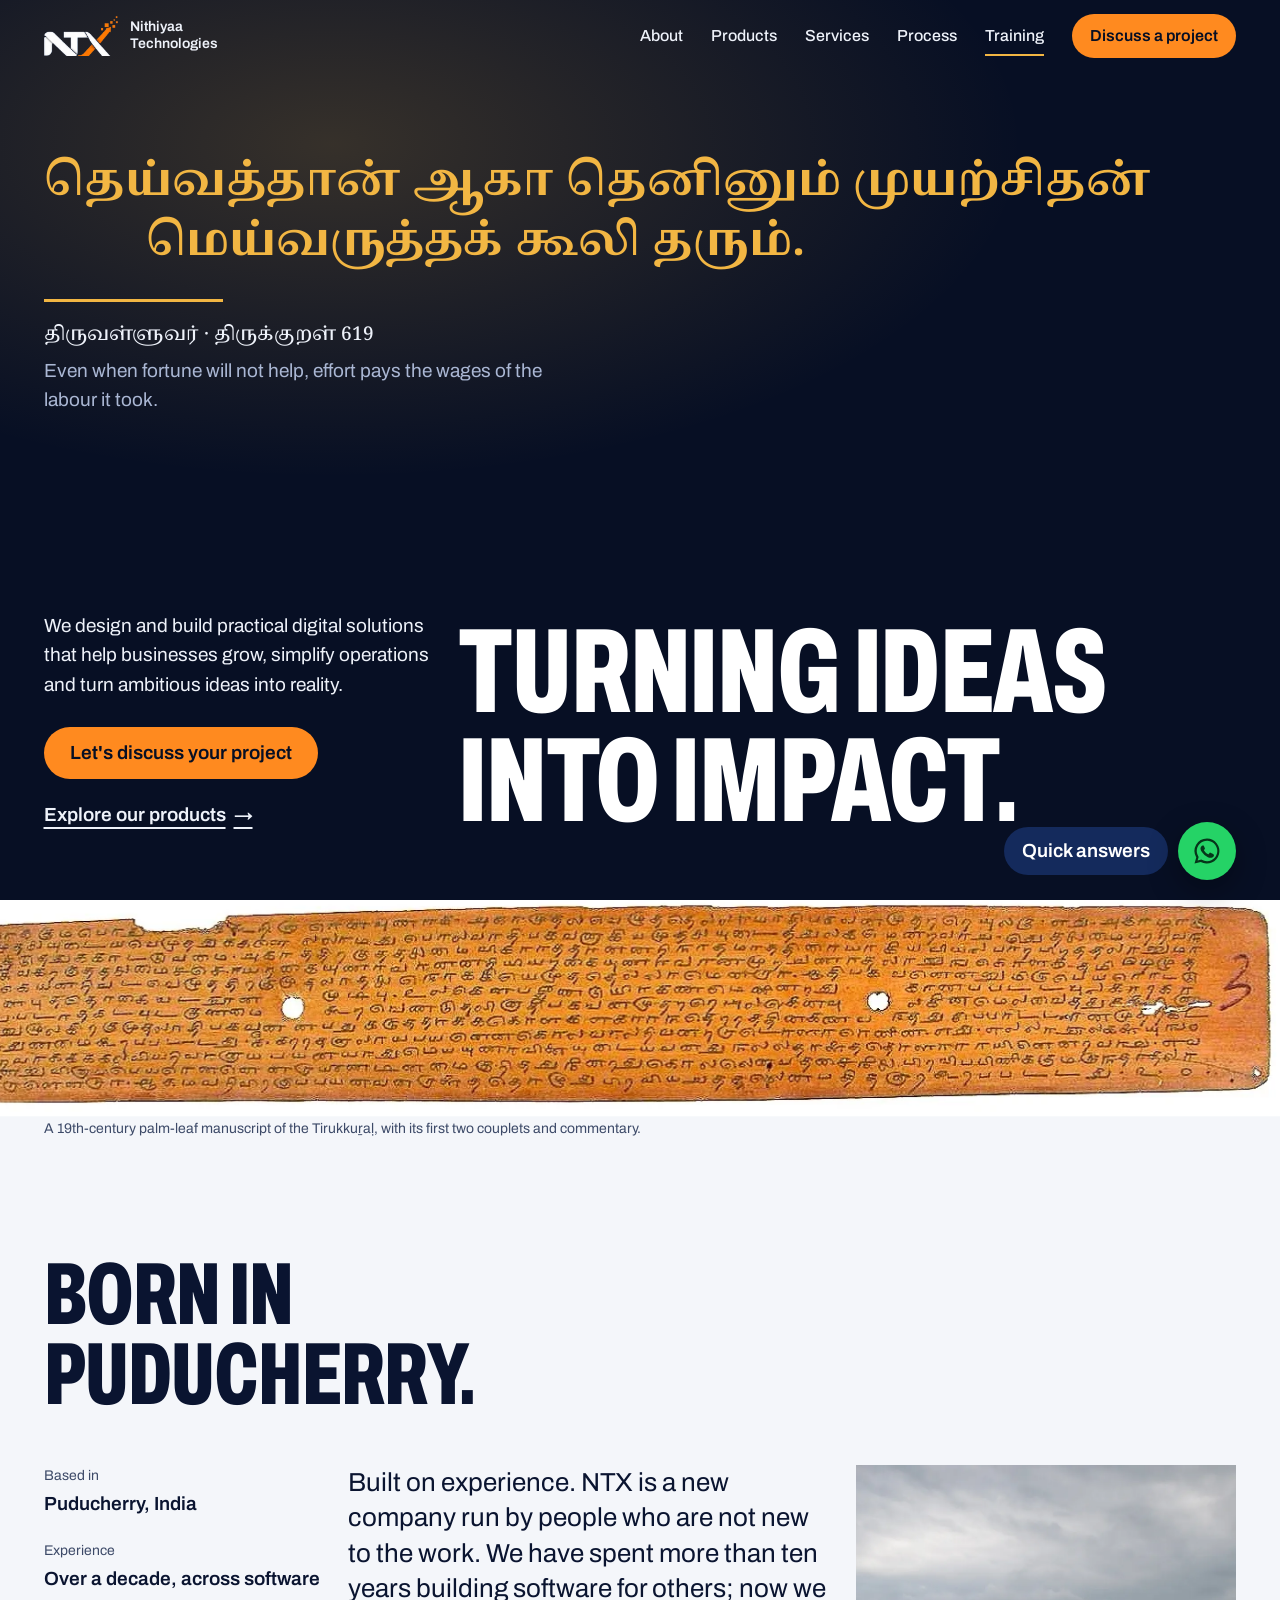
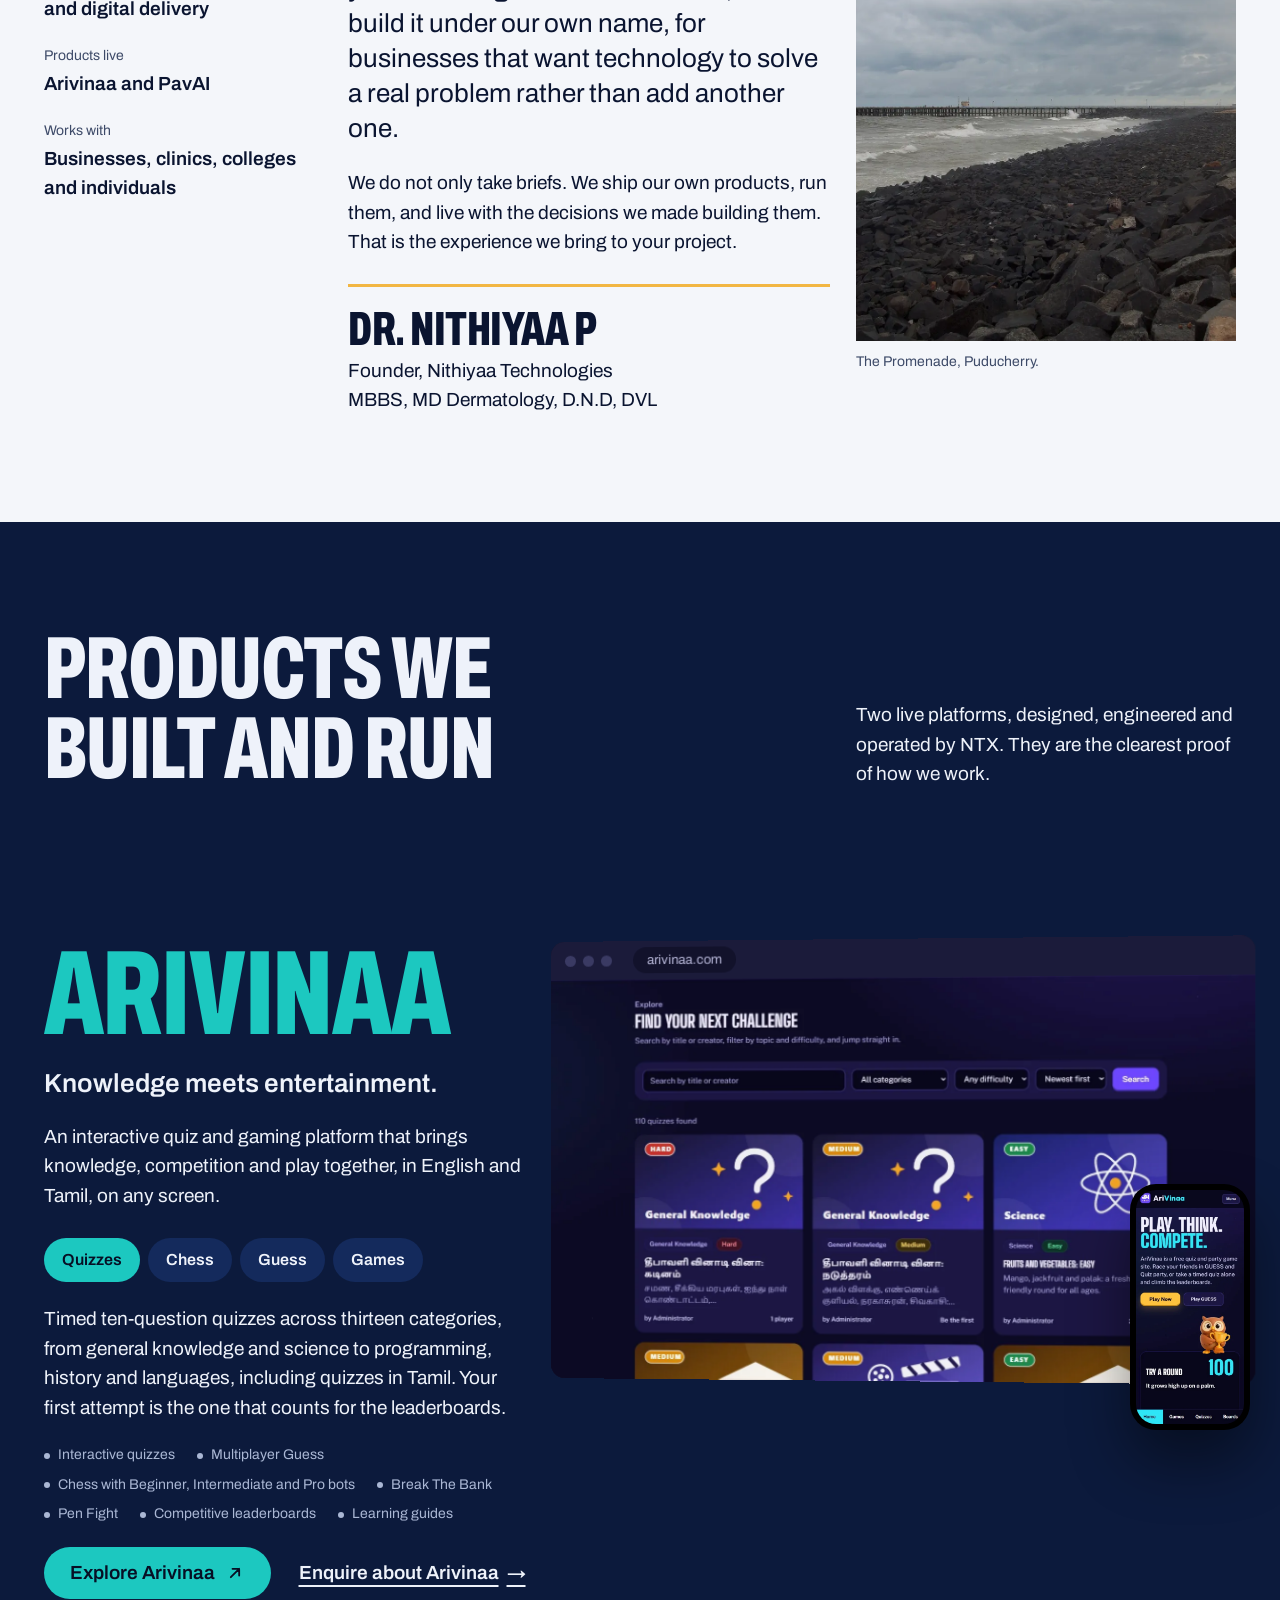
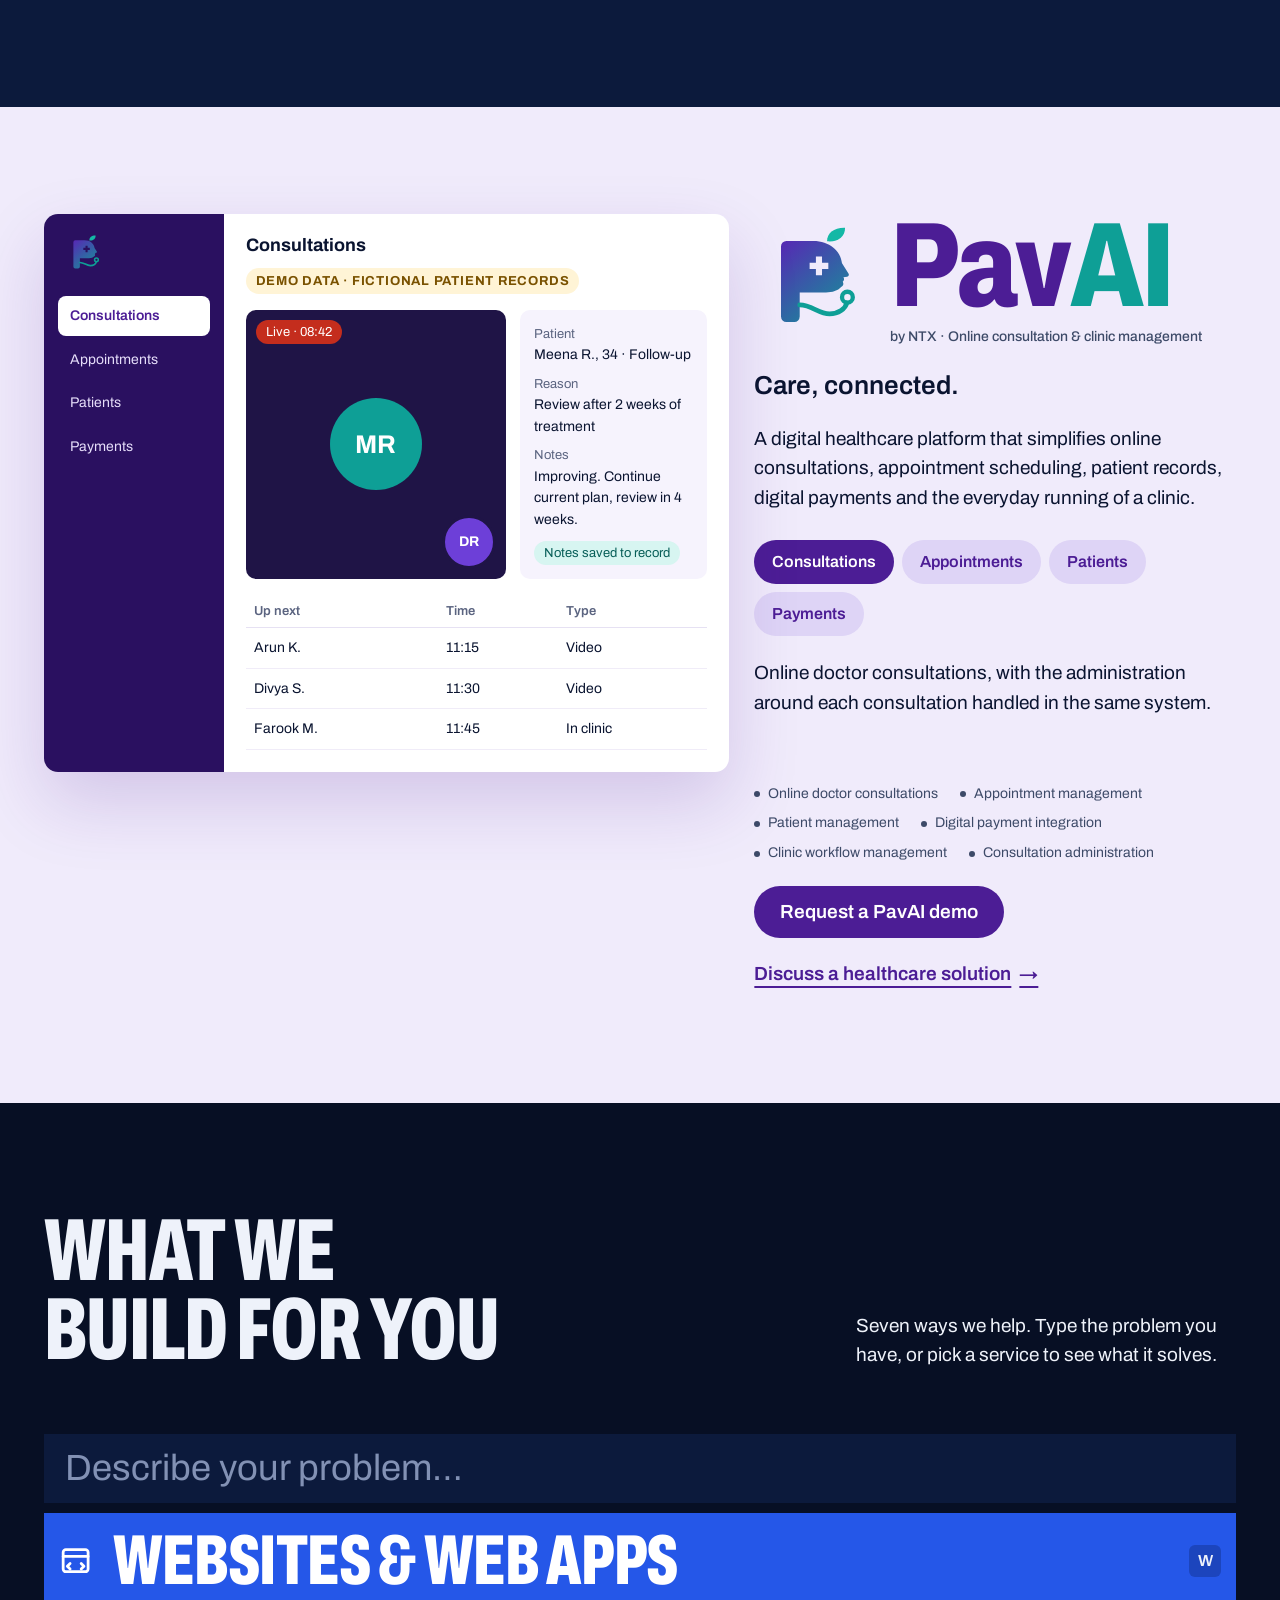
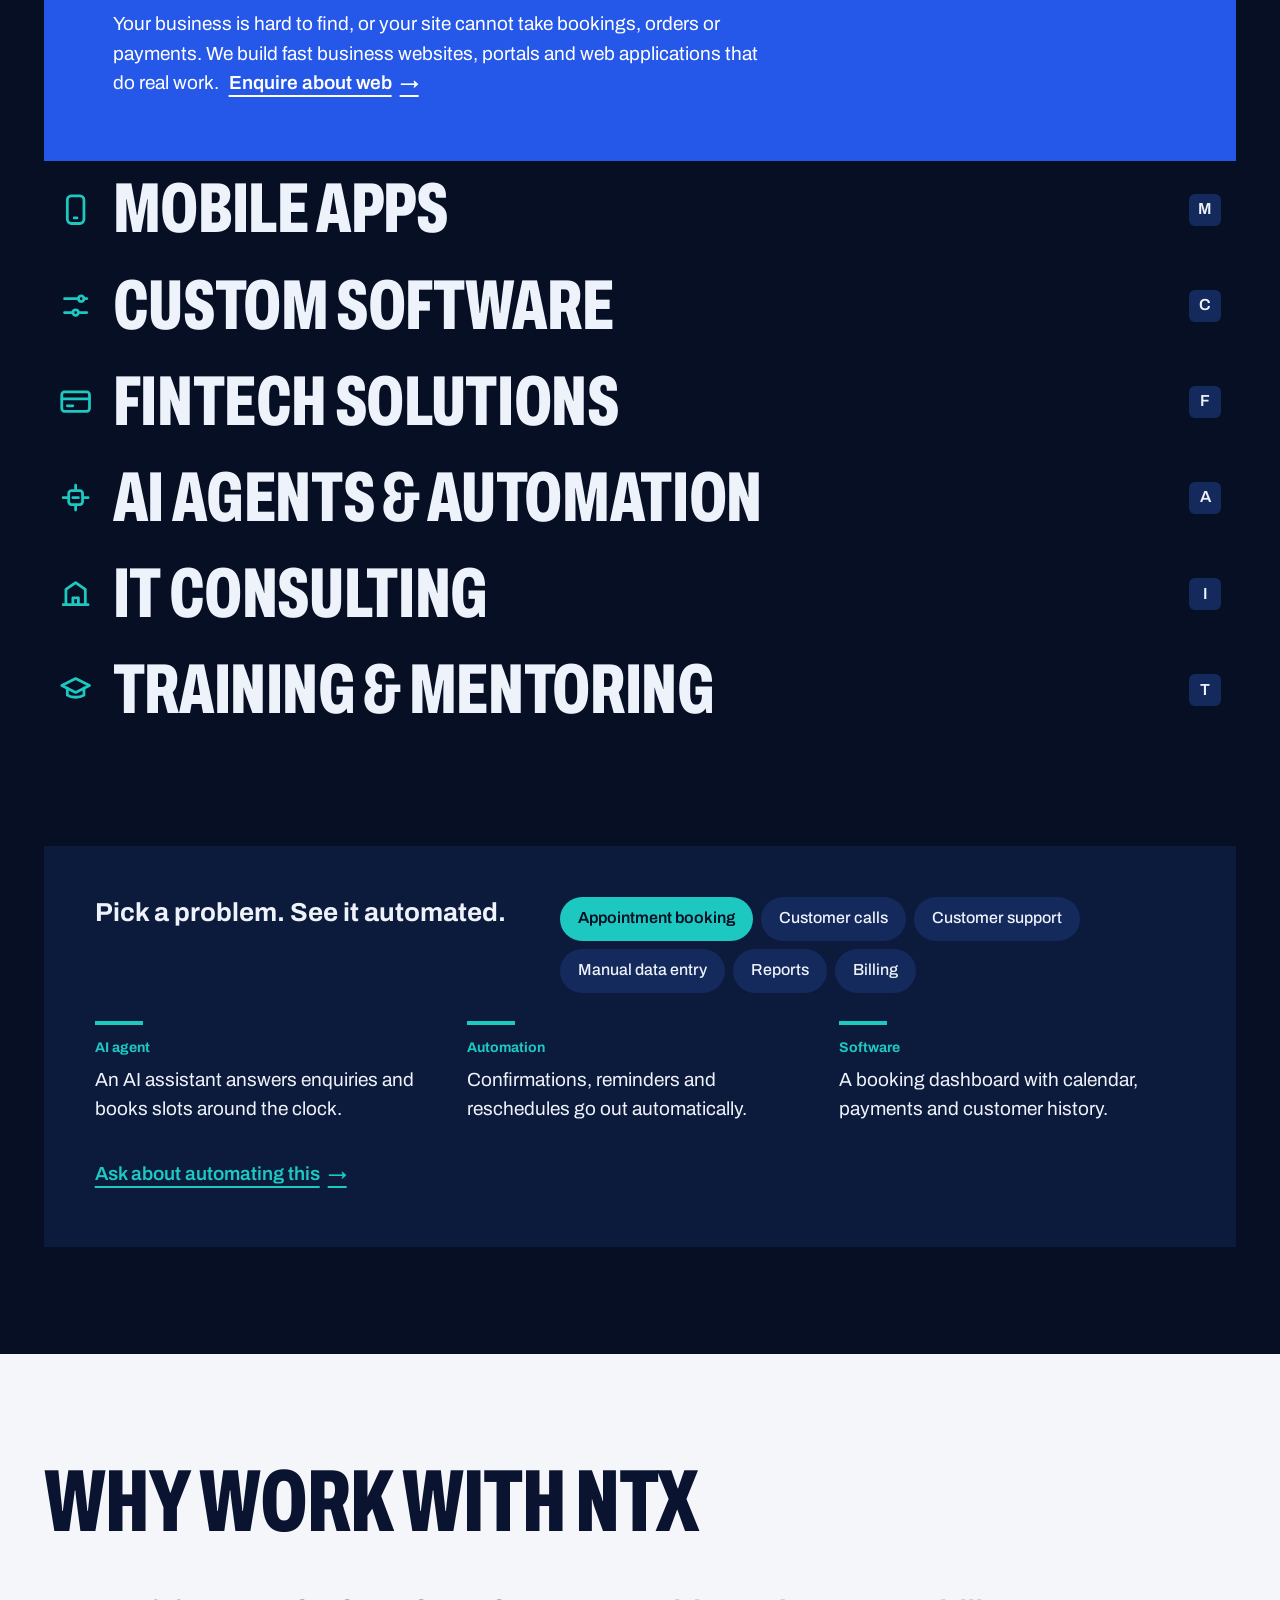
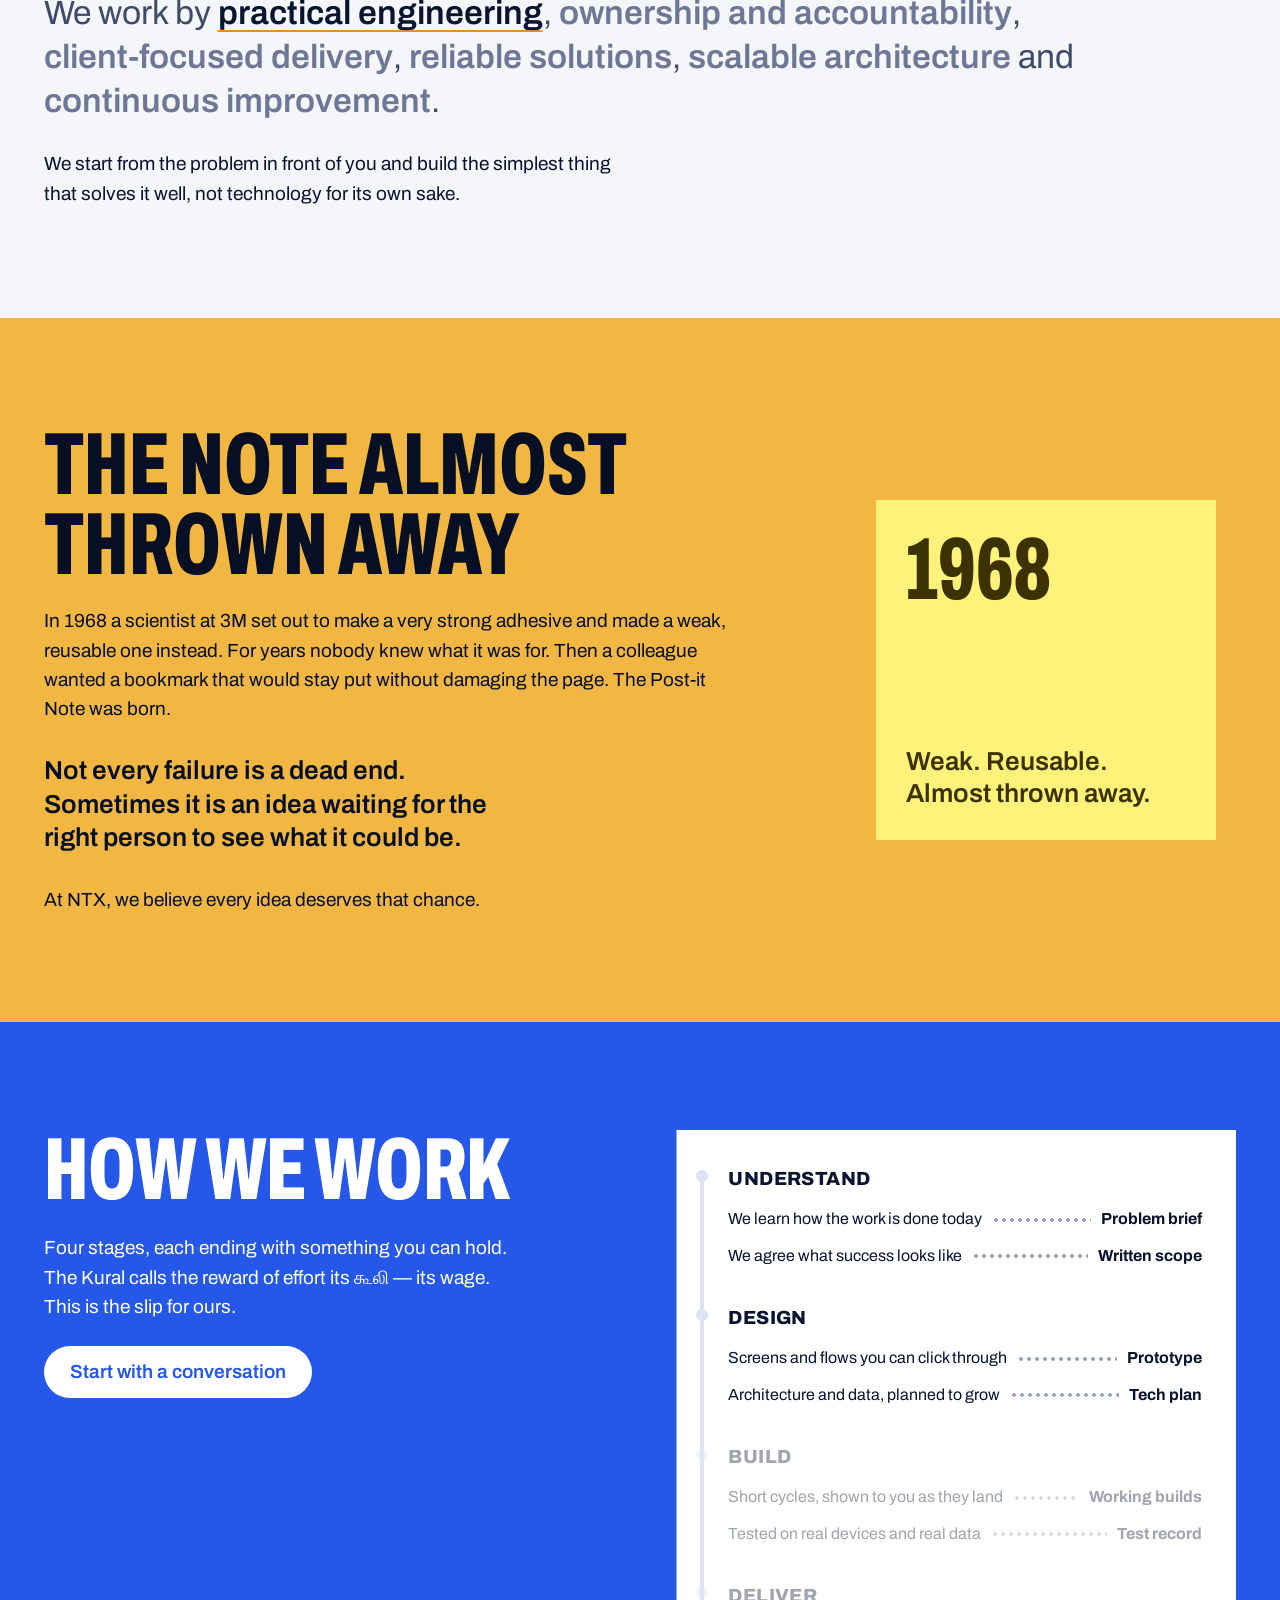
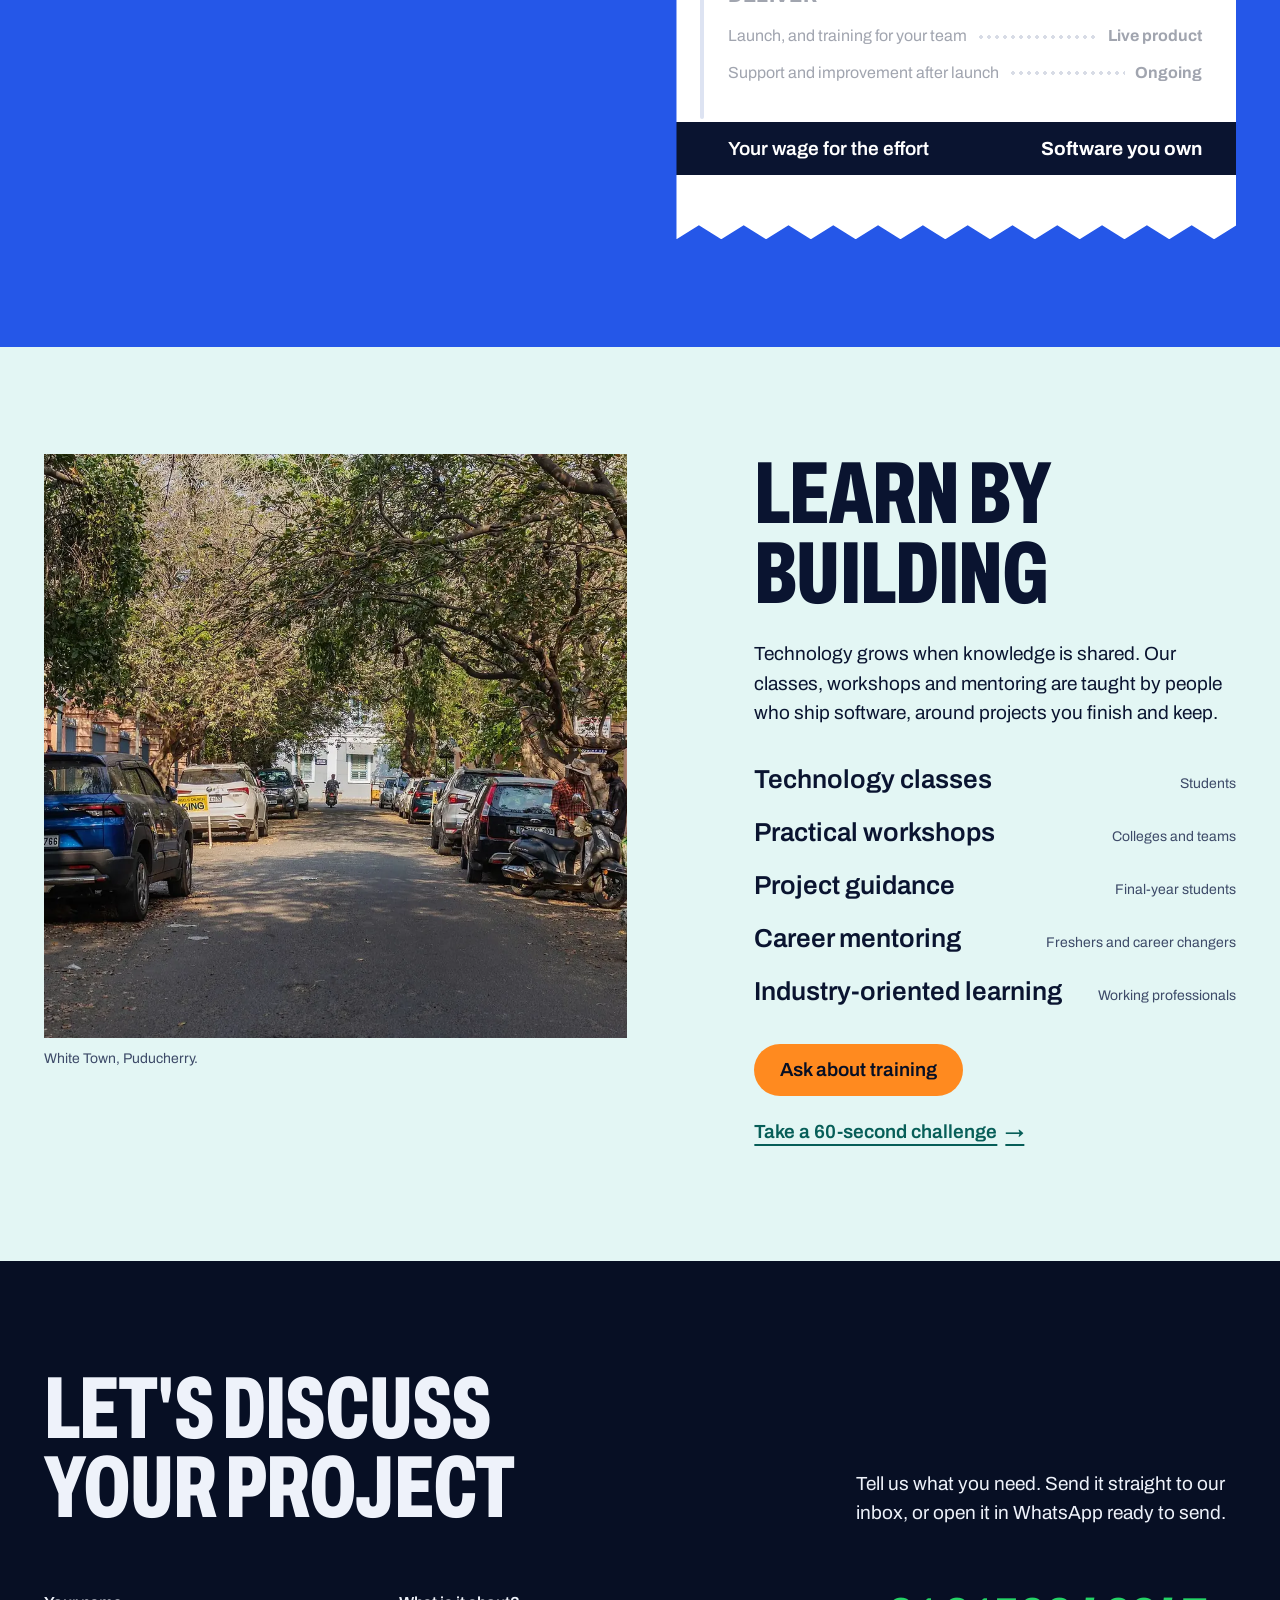
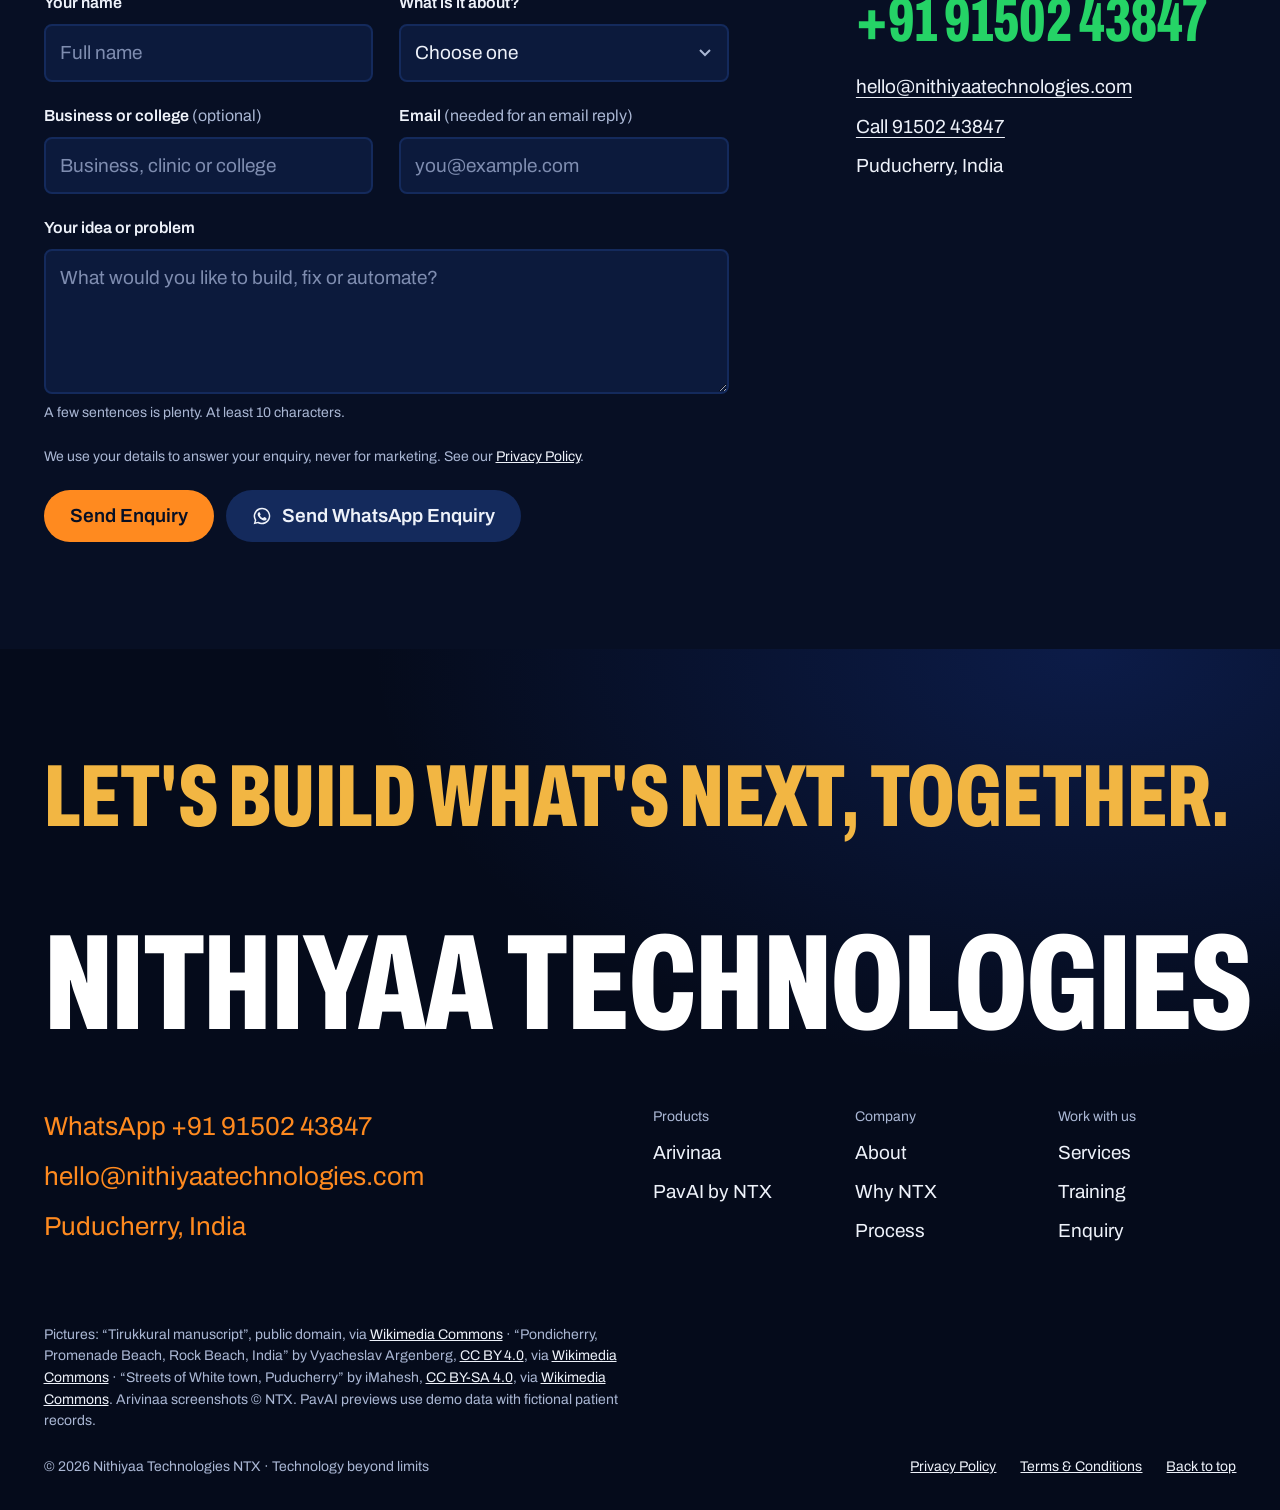
==== commit 330bd534: "Production polish: legal pages, demo-data labelling, product actions, accuracy - Add Privacy Policy " ====
--- a/index.html
+++ b/index.html
@@ -141,7 +141,6 @@
           <p class="statement">Built on experience. NTX is a new company run by people who are not new to the work. We have spent more than ten years building software for others; now we build it under our own name, for businesses that want technology to solve a real problem rather than add another one.</p>
           <p>We do not only take briefs. We ship our own products, run them, and live with the decisions we made building them. That is the experience we bring to your project.</p>
           <div class="founder" id="founder">
-            <p class="founder-label">Founder</p>
             <p class="founder-name">Dr. Nithiyaa P</p>
             <p class="founder-meta">Founder, Nithiyaa Technologies<br />MBBS, MD Dermatology, D.N.D, DVL</p>
           </div>
@@ -173,7 +172,7 @@
             <button role="tab" id="ari-tab-guess" aria-controls="ari-panel" aria-selected="false" tabindex="-1" data-tab="guess">Guess</button>
             <button role="tab" id="ari-tab-games" aria-controls="ari-panel" aria-selected="false" tabindex="-1" data-tab="games">Games</button>
           </div>
-          <p class="tab-text" id="ari-text" aria-live="polite">Timed ten-question quizzes across thirteen categories: general knowledge, science, programming, history, Tamil-language rounds and more. Your first attempt is the one that counts for the leaderboards.</p>
+          <p class="tab-text" id="ari-text" aria-live="polite">Timed ten-question quizzes across thirteen categories, from general knowledge and science to programming, history and languages, including quizzes in Tamil. Your first attempt is the one that counts for the leaderboards.</p>
 
           <ul class="feature-list reveal" aria-label="Implemented in Arivinaa">
             <li>Interactive quizzes</li>
@@ -184,7 +183,10 @@
             <li>Competitive leaderboards</li>
             <li>Learning guides</li>
           </ul>
-          <a class="btn btn-ari" href="https://arivinaa.com" target="_blank" rel="noopener" data-magnetic>Explore Arivinaa <svg aria-hidden="true"><use href="#i-arrow" /></svg><span class="sr-only">(opens arivinaa.com in a new tab)</span></a>
+          <div class="btn-row">
+            <a class="btn btn-ari" href="https://arivinaa.com" target="_blank" rel="noopener" data-magnetic>Explore Arivinaa <svg aria-hidden="true"><use href="#i-arrow" /></svg><span class="sr-only">(opens arivinaa.com in a new tab)</span></a>
+            <a class="link-arrow" href="#contact" data-enquire="Arivinaa — partnership or feedback" data-message="I'd like to talk to NTX about Arivinaa (partnership, a quiz event or feedback).">Enquire about Arivinaa</a>
+          </div>
         </div>
 
         <div class="product-stage reveal" role="tabpanel" id="ari-panel" aria-labelledby="ari-tab-quizzes">
@@ -222,7 +224,7 @@
             <button role="tab" id="pav-tab-patients" aria-controls="pav-panel" aria-selected="false" tabindex="-1" data-tab="patients">Patients</button>
             <button role="tab" id="pav-tab-payments" aria-controls="pav-panel" aria-selected="false" tabindex="-1" data-tab="payments">Payments</button>
           </div>
-          <p class="tab-text" id="pav-text" aria-live="polite">Doctors consult online from the same screen that holds the patient's history and notes, so nothing is retyped after the call.</p>
+          <p class="tab-text" id="pav-text" aria-live="polite">Online doctor consultations, with the administration around each consultation handled in the same system.</p>
 
           <ul class="feature-list reveal" aria-label="PavAI capabilities">
             <li>Online doctor consultations</li>
@@ -233,13 +235,13 @@
             <li>Consultation administration</li>
           </ul>
           <div class="btn-row">
-            <a class="btn btn-pav" href="#contact" data-enquire="PavAI — healthcare solution" data-magnetic>Discuss a healthcare solution</a>
-            <a class="link-arrow" href="#contact" data-enquire="PavAI — demo request">Request a demo</a>
+            <a class="btn btn-pav" href="#contact" data-enquire="PavAI — demo request" data-message="We'd like a demo of PavAI by NTX for our clinic." data-magnetic>Request a PavAI demo</a>
+            <a class="link-arrow" href="#contact" data-enquire="PavAI — healthcare solution" data-message="We'd like to discuss a healthcare solution built on PavAI by NTX.">Discuss a healthcare solution</a>
           </div>
         </div>
 
         <div class="product-stage reveal" role="tabpanel" id="pav-panel" aria-labelledby="pav-tab-consult">
-          <div class="app" data-ui aria-label="PavAI dashboard preview with sample data">
+          <div class="app" data-ui role="img" aria-label="PavAI dashboard preview. Demo data: all patient records shown are fictional.">
             <aside class="app-side" aria-hidden="true">
               <svg class="app-logo" viewBox="0 0 64 64"><use href="#pavai-mark" /></svg>
               <span class="app-nav is-on" data-nav="consult">Consultations</span>
@@ -248,7 +250,7 @@
               <span class="app-nav" data-nav="payments">Payments</span>
             </aside>
             <div class="app-main">
-              <div class="app-top"><strong data-app-title>Consultations</strong><span class="sample">Sample data</span></div>
+              <div class="app-top"><strong data-app-title>Consultations</strong><span class="sample">Demo data · Fictional patient records</span></div>
 
               <div class="view is-active" data-view="consult">
                 <div class="call">
@@ -271,7 +273,7 @@
                   <div class="cal-col"><p class="k">Afternoon</p>
                     <span class="slot">16:00 · Lakshmi V.</span><span class="slot">16:30 · Hari N.</span><span class="slot free">17:00 · Open</span><span class="slot">17:30 · Sneha J.</span></div>
                 </div>
-                <p class="ui-note">Booked and open slots for the whole day, in one view.</p>
+                <p class="ui-note">Demo view: the day's appointments.</p>
               </div>
 
               <div class="view" data-view="patients">
@@ -283,7 +285,7 @@
                     <tr><td>Farook M.</td><td>28 Oct</td><td>1</td><td><span class="chip-ok">Active</span></td></tr>
                     <tr><td>Lakshmi V.</td><td>15 Oct</td><td>3</td><td><span class="chip-wait">Review due</span></td></tr>
                   </tbody></table>
-                <p class="ui-note">Each record keeps visit history, consultation notes and payments together.</p>
+                <p class="ui-note">Demo view: the clinic's patient list.</p>
               </div>
 
               <div class="view" data-view="payments">
@@ -483,14 +485,15 @@
           <p class="hint" id="h-msg">A few sentences is plenty. At least 10 characters.</p>
           <p class="error" id="e-msg"></p>
         </div>
+        <p class="form-privacy field-wide">We use your details to answer your enquiry, never for marketing. See our <a href="/privacy.html">Privacy Policy</a>.</p>
         <div class="form-actions field-wide">
           <button class="btn btn-primary" type="submit" name="via" value="email" data-magnetic>Send Enquiry</button>
           <button class="btn btn-ghost" type="submit" name="via" value="whatsapp"><svg aria-hidden="true"><use href="#i-wa" /></svg> Send WhatsApp Enquiry</button>
         </div>
         <p class="form-status field-wide" role="alert" data-form-status></p>
         <div class="form-done field-wide" role="status" tabindex="-1" hidden>
-          <p class="form-done-title" data-done-title>Your message is ready.</p>
-          <p data-done-text>WhatsApp has opened with your enquiry filled in. Press send there and we will reply on WhatsApp.</p>
+          <p class="form-done-title" data-done-title>One more step: press Send in WhatsApp.</p>
+          <p data-done-text>We opened WhatsApp with your enquiry filled in. It reaches us only after you press Send there.</p>
           <button class="link-arrow" type="button" data-form-reset>Write another enquiry</button>
         </div>
       </form>
@@ -517,15 +520,15 @@
         <li>Puducherry, India</li>
       </ul>
       <nav class="footer-links" aria-label="Footer">
-        <ul><li class="fl-k">Products</li><li><a href="https://arivinaa.com" target="_blank" rel="noopener">Arivinaa</a></li><li><a href="#products">PavAI</a></li></ul>
+        <ul><li class="fl-k">Products</li><li><a href="https://arivinaa.com" target="_blank" rel="noopener">Arivinaa</a></li><li><a href="#pav-title">PavAI by NTX</a></li></ul>
         <ul><li class="fl-k">Company</li><li><a href="#about">About</a></li><li><a href="#why">Why NTX</a></li><li><a href="#process">Process</a></li></ul>
         <ul><li class="fl-k">Work with us</li><li><a href="#services">Services</a></li><li><a href="#training">Training</a></li><li><a href="#contact">Enquiry</a></li></ul>
       </nav>
     </div>
-    <p class="credits">Pictures: “Tirukkural manuscript”, public domain, via <a href="https://commons.wikimedia.org/wiki/File:Tirukkural_manuscript.jpg" rel="noopener">Wikimedia Commons</a> · “Pondicherry, Promenade Beach, Rock Beach, India” by Vyacheslav Argenberg, <a href="https://creativecommons.org/licenses/by/4.0/" rel="noopener">CC BY 4.0</a>, via <a href="https://commons.wikimedia.org/w/index.php?curid=122727325" rel="noopener">Wikimedia Commons</a> · “Streets of White town, Puducherry” by iMahesh, <a href="https://creativecommons.org/licenses/by-sa/4.0/" rel="noopener">CC BY-SA 4.0</a>, via <a href="https://commons.wikimedia.org/w/index.php?curid=174277085" rel="noopener">Wikimedia Commons</a>. Arivinaa screenshots © NTX. PavAI previews use sample data.</p>
+    <p class="credits">Pictures: “Tirukkural manuscript”, public domain, via <a href="https://commons.wikimedia.org/wiki/File:Tirukkural_manuscript.jpg" rel="noopener">Wikimedia Commons</a> · “Pondicherry, Promenade Beach, Rock Beach, India” by Vyacheslav Argenberg, <a href="https://creativecommons.org/licenses/by/4.0/" rel="noopener">CC BY 4.0</a>, via <a href="https://commons.wikimedia.org/w/index.php?curid=122727325" rel="noopener">Wikimedia Commons</a> · “Streets of White town, Puducherry” by iMahesh, <a href="https://creativecommons.org/licenses/by-sa/4.0/" rel="noopener">CC BY-SA 4.0</a>, via <a href="https://commons.wikimedia.org/w/index.php?curid=174277085" rel="noopener">Wikimedia Commons</a>. Arivinaa screenshots © NTX. PavAI previews use demo data with fictional patient records.</p>
     <div class="footer-legal">
       <p>© 2026 Nithiyaa Technologies NTX · Technology beyond limits</p>
-      <a href="#top">Back to top</a>
+      <nav aria-label="Legal"><a href="/privacy.html">Privacy Policy</a><a href="/terms.html">Terms &amp; Conditions</a><a href="#top">Back to top</a></nav>
     </div>
   </footer>
 
--- a/styles.css
+++ b/styles.css
@@ -468,7 +468,7 @@
 .field select { appearance: none; background-image: url("data:image/svg+xml,%3Csvg xmlns='http://www.w3.org/2000/svg' viewBox='0 0 12 8'%3E%3Cpath d='M1 1l5 5 5-5' fill='none' stroke='%23aab7d4' stroke-width='2'/%3E%3C/svg%3E"); background-position: calc(100% - 16px) 50%; background-size: 12px 8px; background-repeat: no-repeat; padding-right: 44px; }
 .field select option, .field select optgroup { background: var(--navy-800); color: var(--on-dark); }
 .field input:hover, .field select:hover, .field textarea:hover { border-color: #26407a; }
-.field input:focus, .field select:focus, .field textarea:focus { border-color: var(--gold); outline: none; background-color: #0f2047; }
+.field input:focus, .field select:focus, .field textarea:focus { border-color: var(--gold); outline: 2px solid var(--gold); outline-offset: 0; background-color: #0f2047; }
 .field.is-invalid input, .field.is-invalid select, .field.is-invalid textarea { border-color: var(--coral); }
 .hint { font-size: var(--s-small); color: var(--on-dark-soft); }
 .error { font-size: var(--s-small); color: #ff9b8f; min-height: 0; }
@@ -700,3 +700,36 @@
   .site-header, .dock, .panel { display: none; }
   body { background: #fff; color: #000; }
 }
+
+/* ---------- Legal pages (privacy.html, terms.html) ---------- */
+.legal-top { background: var(--navy-900); padding: 20px var(--m) clamp(48px, 6vw, 88px); }
+.legal-bar { display: flex; justify-content: space-between; align-items: center; gap: 16px; }
+.legal-bar .link-arrow { color: var(--on-dark); }
+.legal-top h1 { font-family: var(--display); font-stretch: 62%; font-weight: 800; text-transform: uppercase; font-size: var(--s-head); line-height: .9; color: #fff; margin-top: clamp(48px, 7vw, 104px); }
+.legal-date { margin-top: 18px; color: var(--on-dark-soft); }
+.legal { background: var(--paper); color: var(--ink); padding: clamp(48px, 6vw, 88px) var(--m) var(--section); display: grid; grid-template-columns: repeat(12, minmax(0, 1fr)); gap: var(--gap); }
+.legal-toc { grid-column: 1 / 4; align-self: start; position: sticky; top: 24px; font-size: var(--s-small); }
+.legal-toc p { color: var(--ink-soft); margin: 0 0 10px; }
+.legal-toc ol { margin: 0; padding-left: 1.2em; display: grid; gap: 8px; }
+.legal-toc a { color: var(--ink); text-underline-offset: 3px; }
+.legal-body { grid-column: 4 / 11; max-width: 70ch; }
+.legal-summary { background: var(--mint); padding: 22px 24px; margin-bottom: 40px; font-size: var(--s-lead); line-height: 1.4; }
+.legal-body h2 { font-size: var(--s-lead); font-weight: 700; line-height: 1.25; margin: 44px 0 12px; scroll-margin-top: 24px; }
+.legal-body p, .legal-body li { margin: 0 0 14px; }
+.legal-body ul { padding-left: 1.2em; margin: 0 0 14px; }
+.legal-body a { color: var(--blue); text-underline-offset: 3px; }
+.legal-body strong { font-weight: 700; }
+.legal-foot { background: var(--navy-950); color: var(--on-dark-soft); padding: 40px var(--m); display: flex; flex-wrap: wrap; justify-content: space-between; gap: 16px; font-size: var(--s-small); }
+.legal-foot nav { display: flex; flex-wrap: wrap; gap: 8px 24px; }
+.legal-foot a { color: var(--on-dark); }
+.footer-legal nav { display: flex; flex-wrap: wrap; gap: 8px 24px; }
+@media (max-width: 900px) {
+  .legal { grid-template-columns: minmax(0, 1fr); }
+  .legal-toc, .legal-body { grid-column: 1 / -1; position: static; }
+  .legal-toc { margin-bottom: 16px; }
+}
+.form-privacy { font-size: var(--s-small); color: var(--on-dark-soft); }
+.form-privacy a { color: var(--on-dark); }
+.enquiry.is-done .form-privacy { display: none; }
+.sample { text-transform: uppercase; letter-spacing: .06em; font-weight: 700; white-space: nowrap; }
+.app-top { flex-wrap: wrap; gap: 8px 12px; }
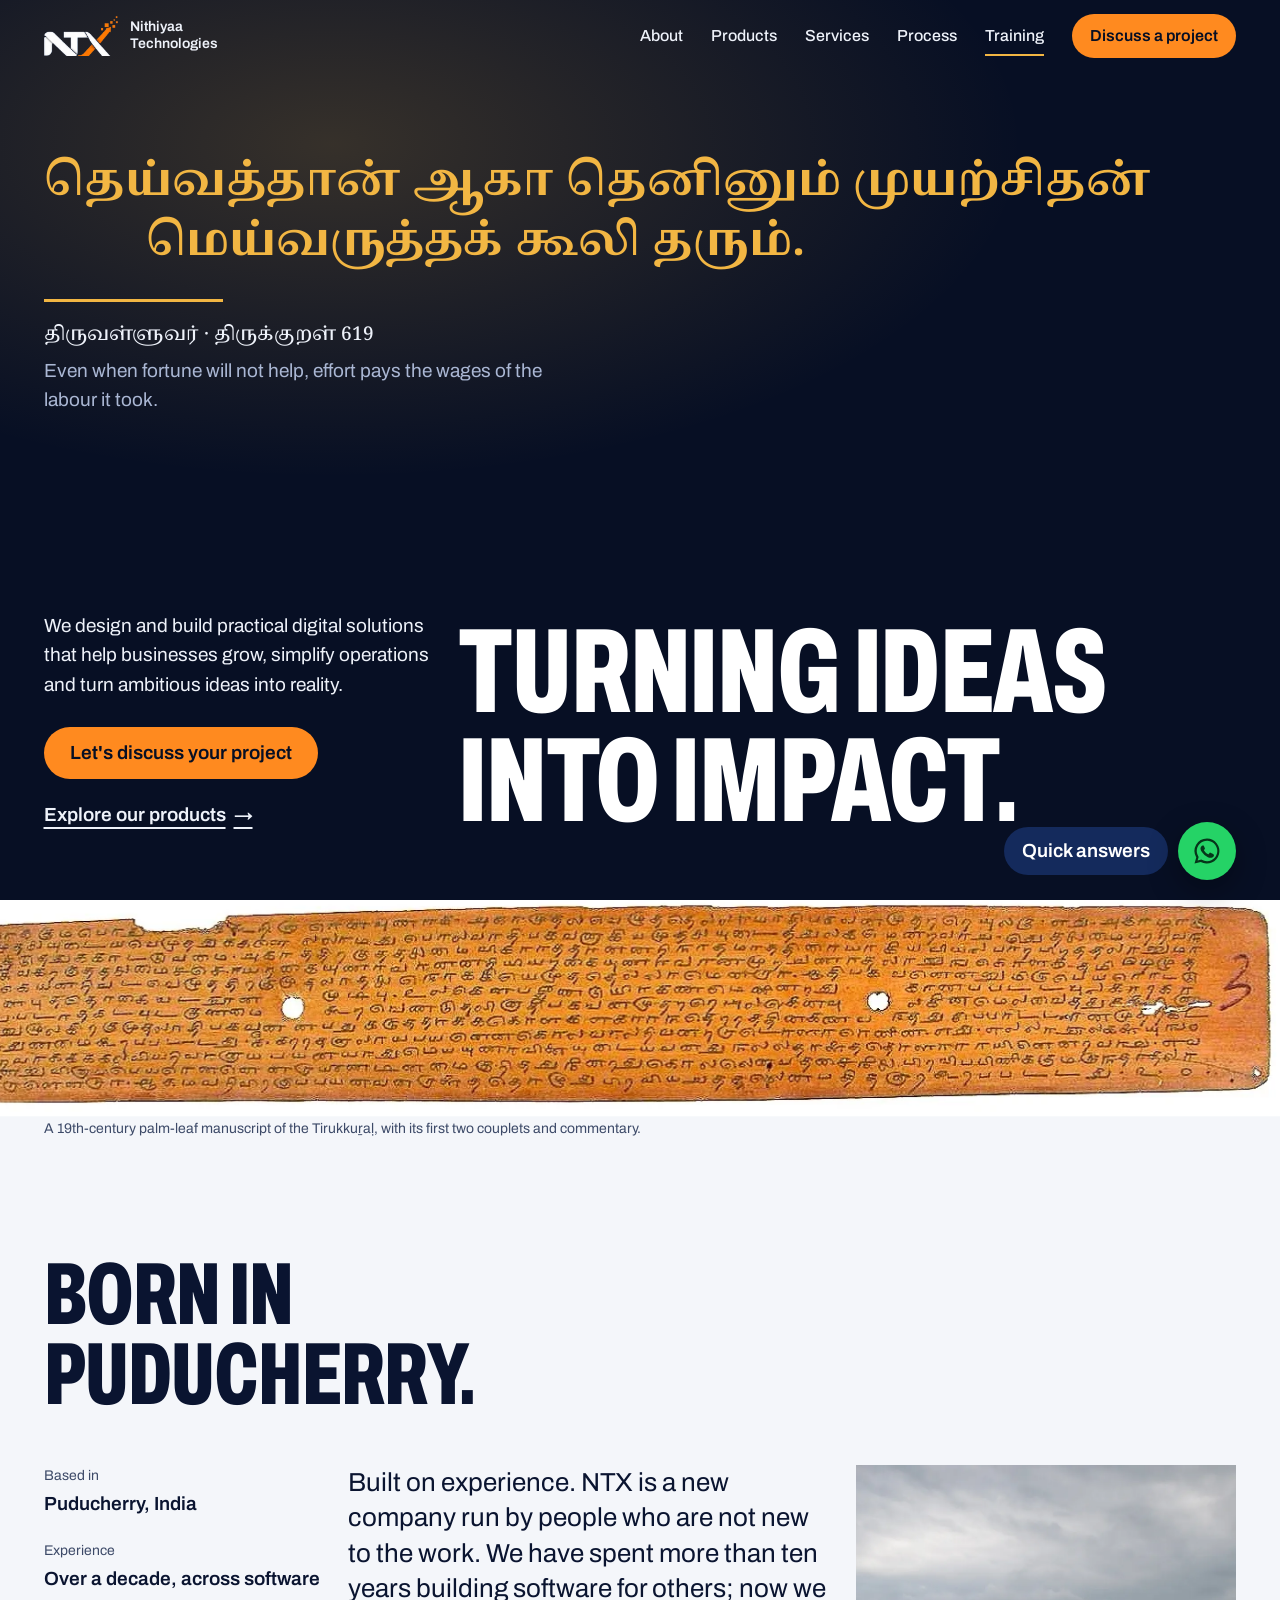
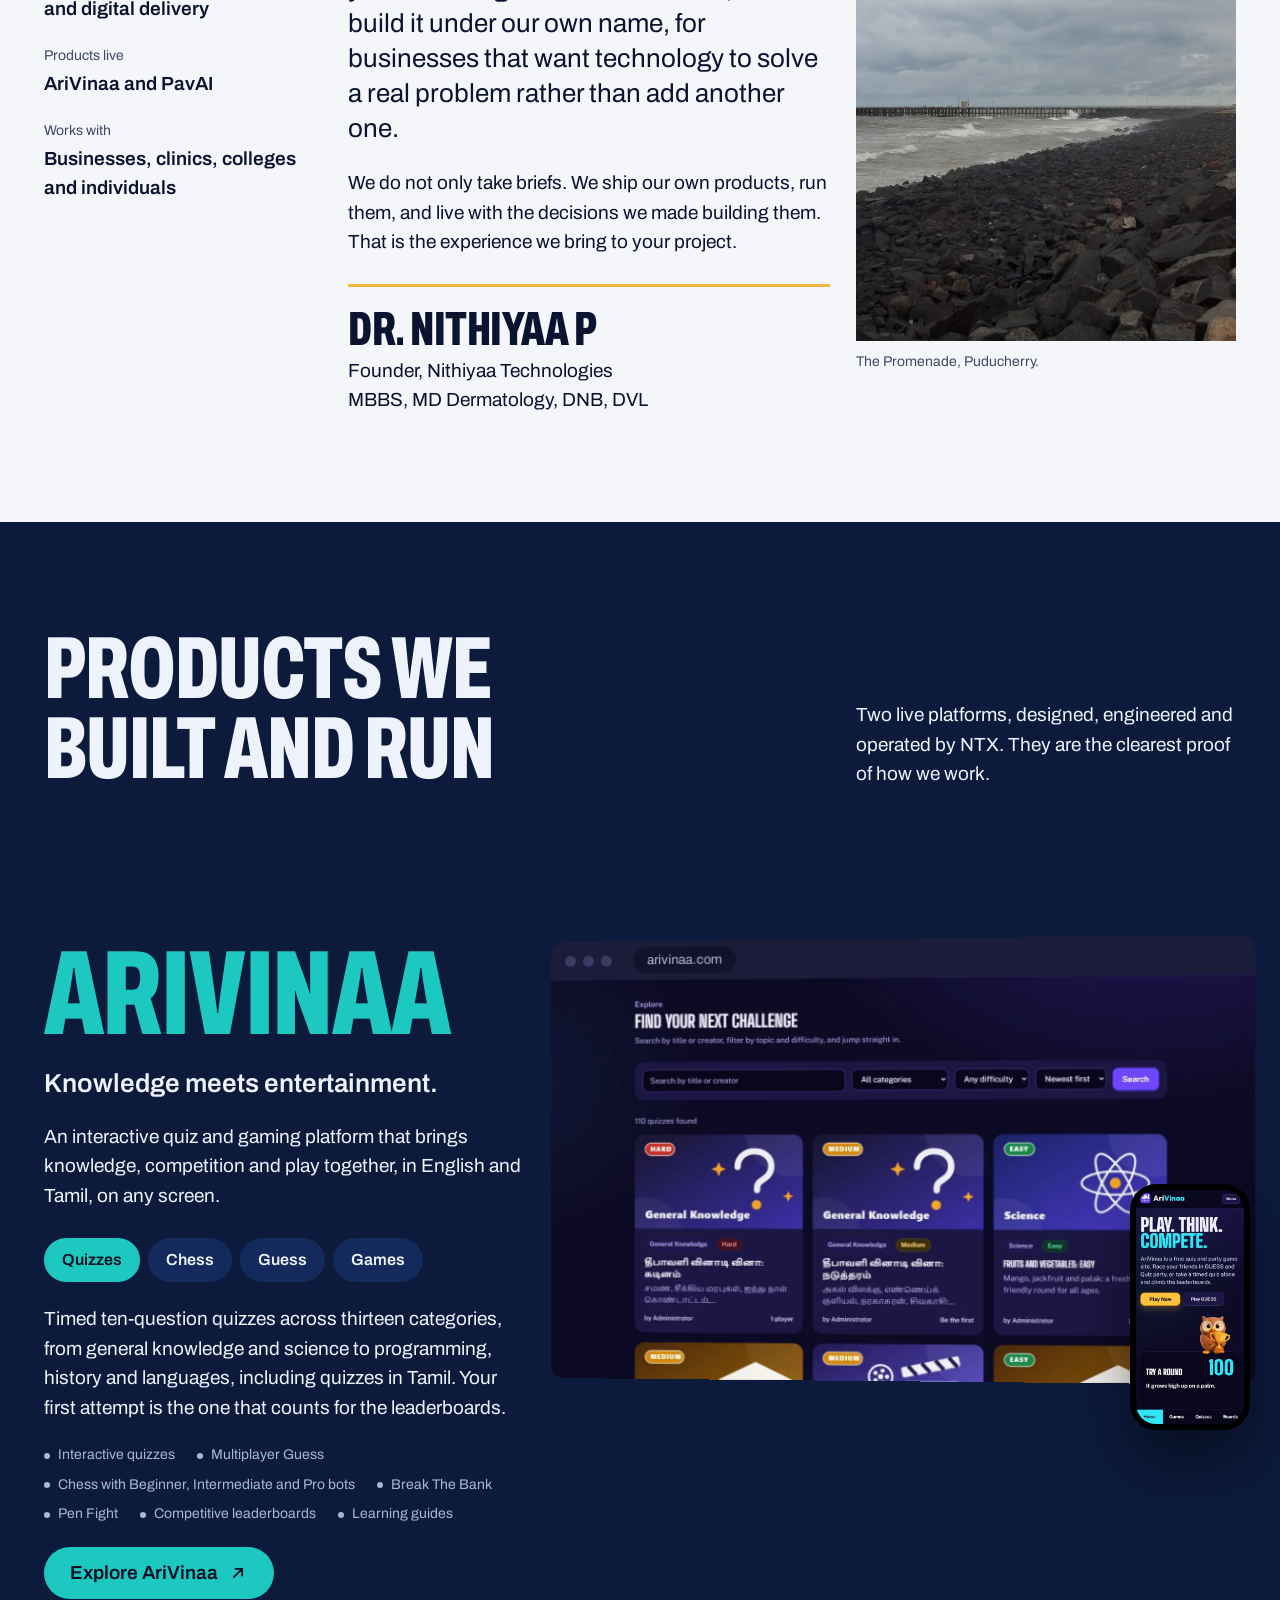
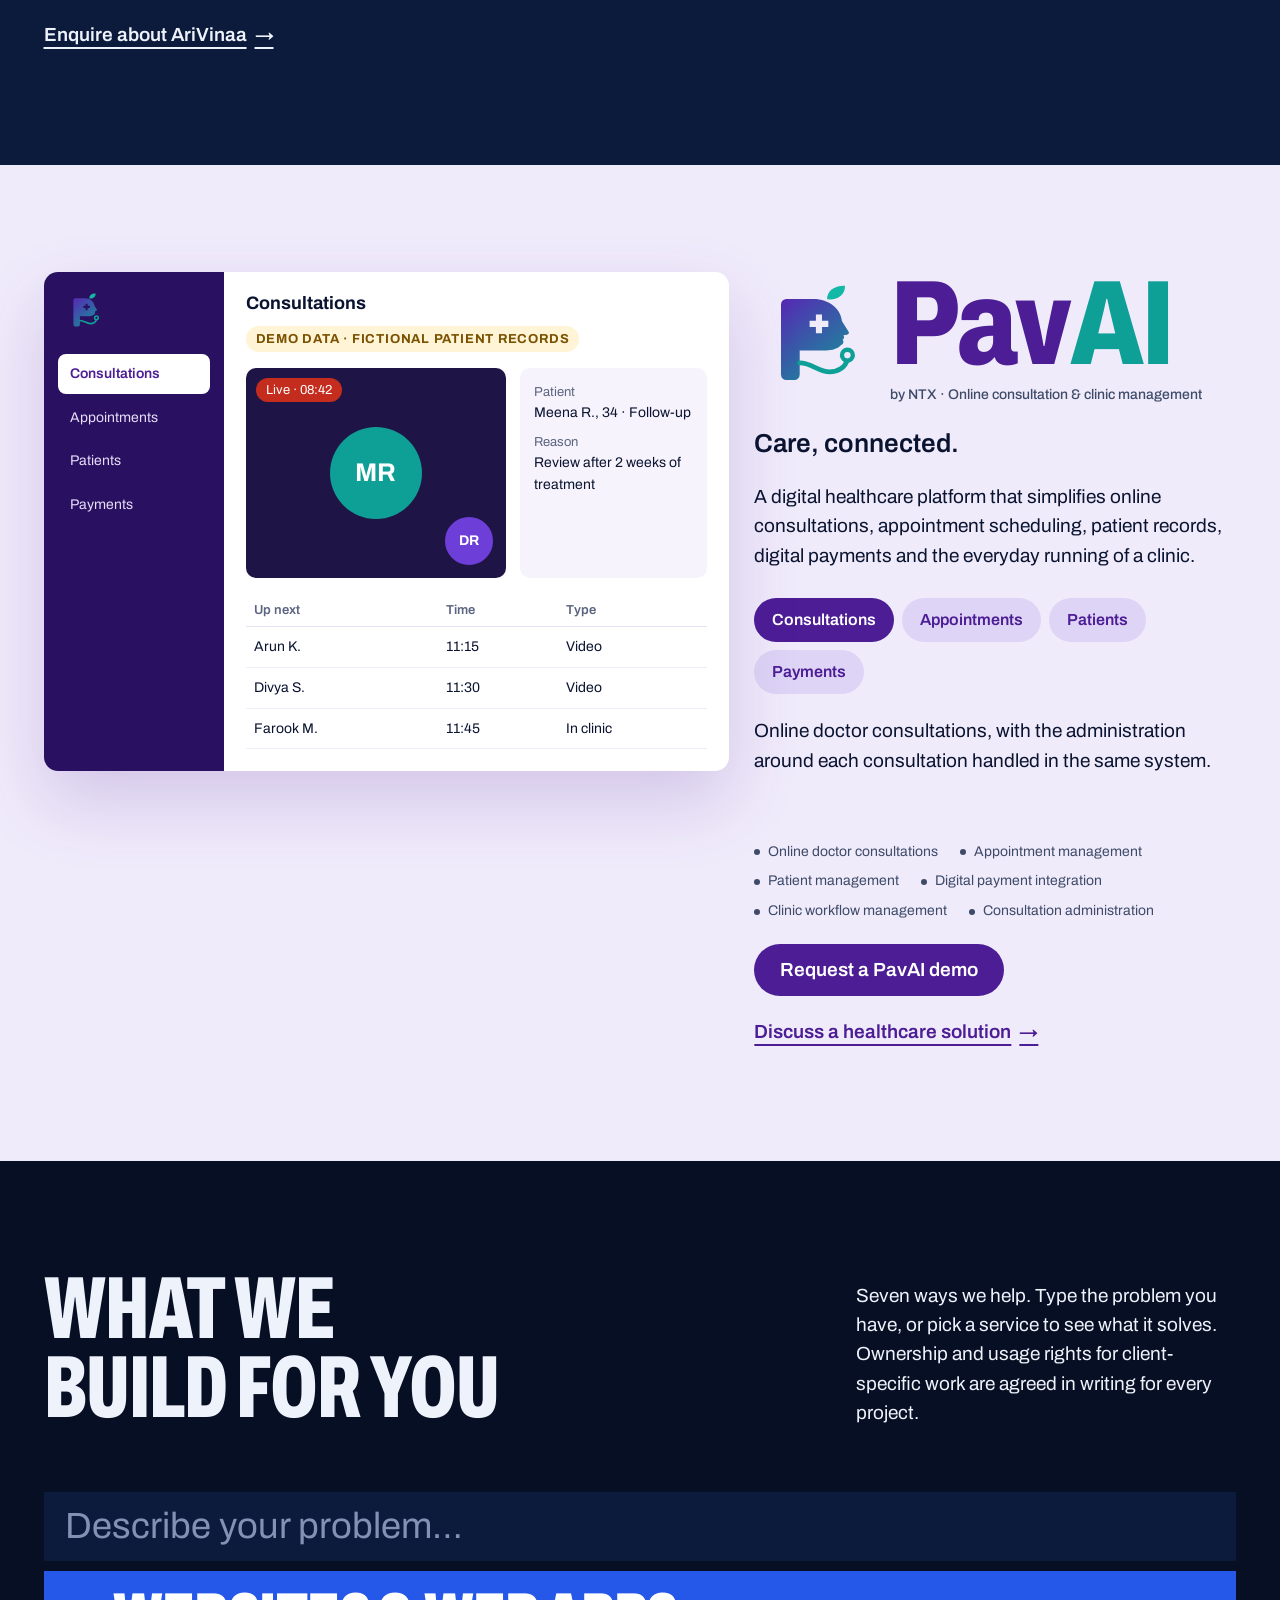
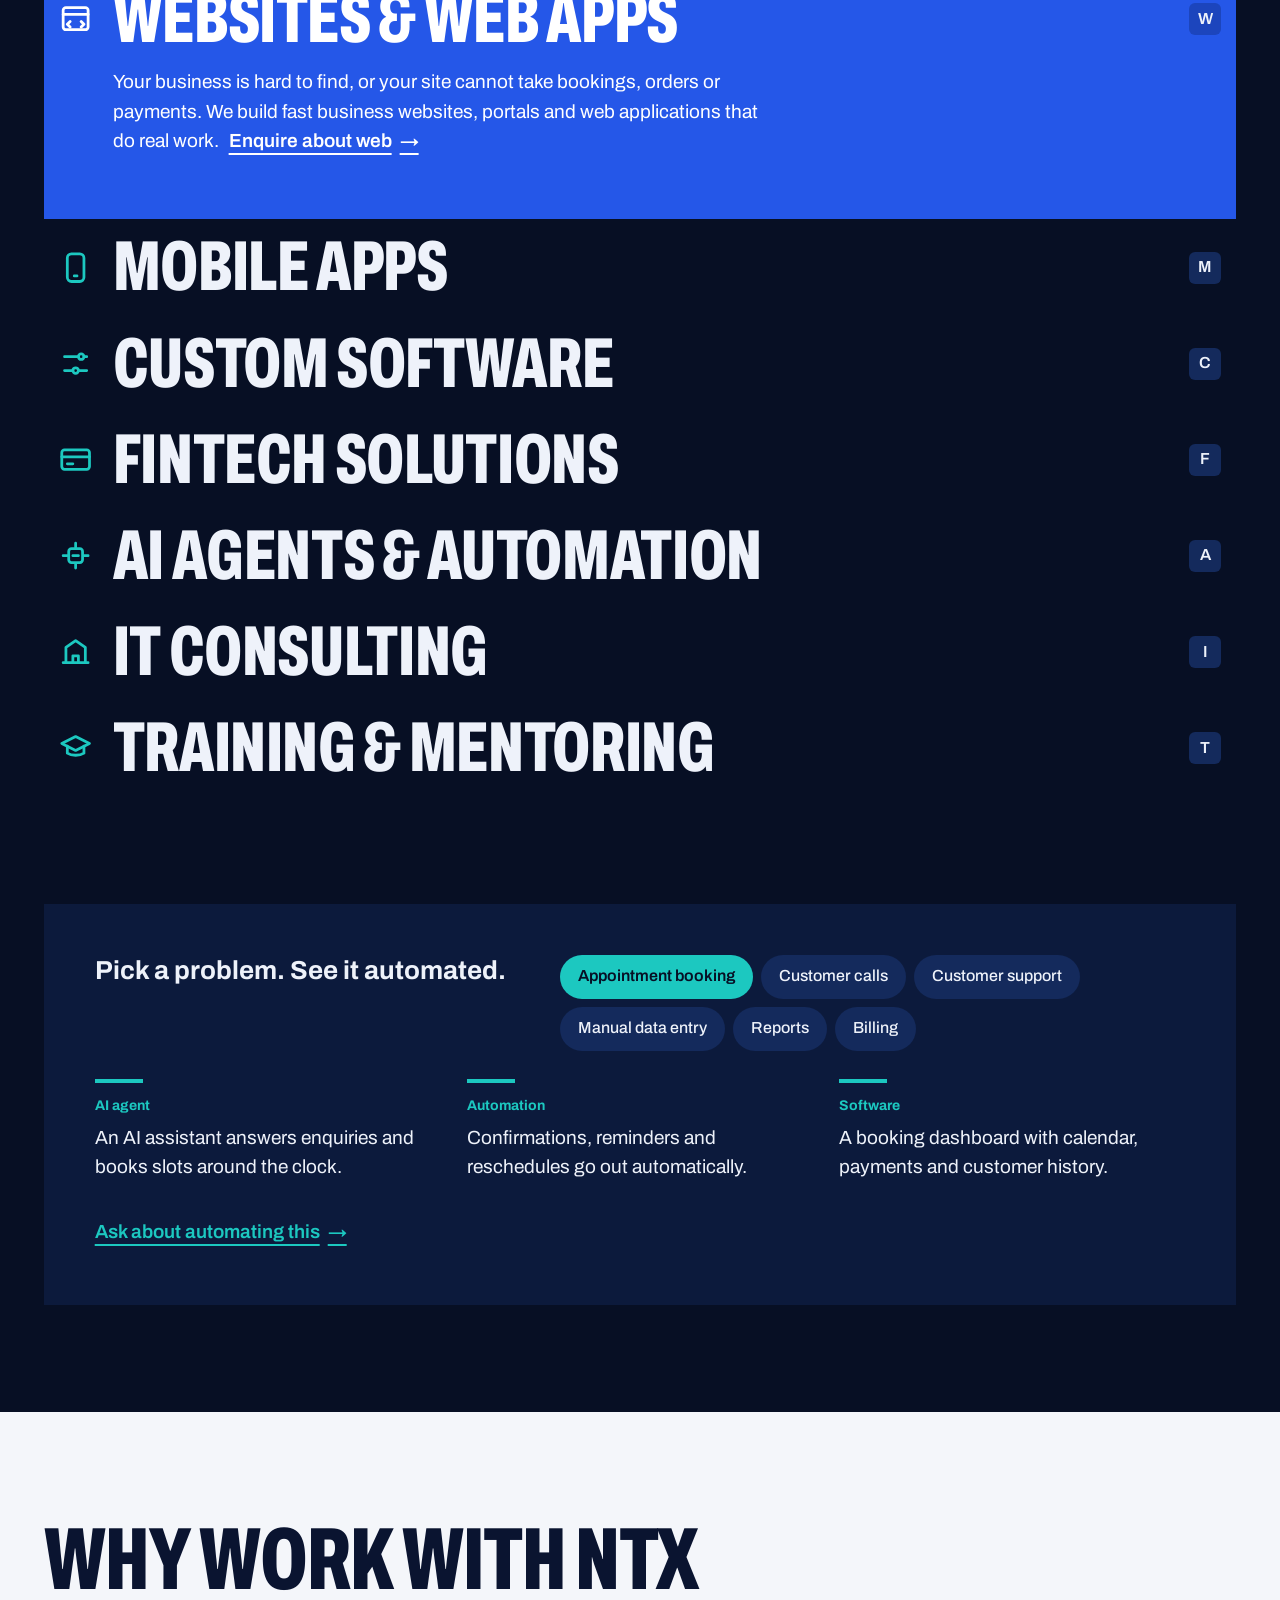
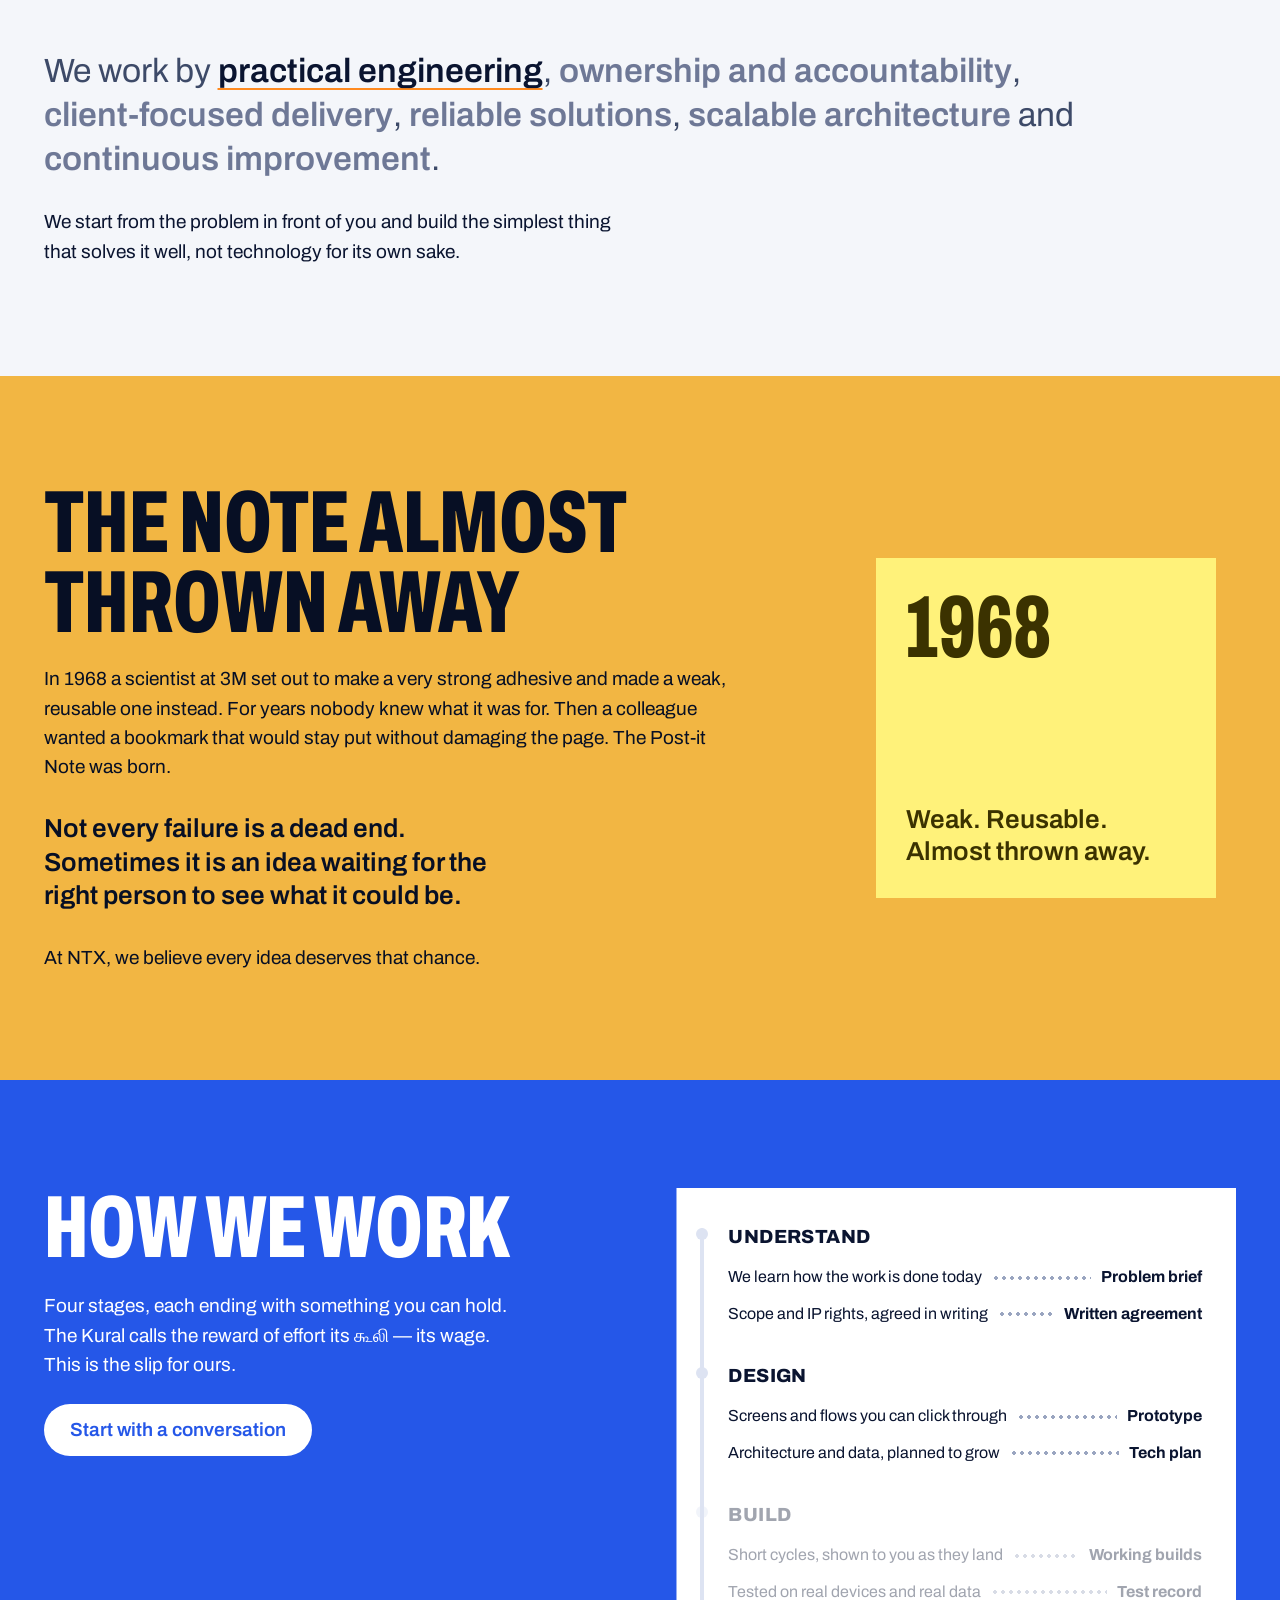
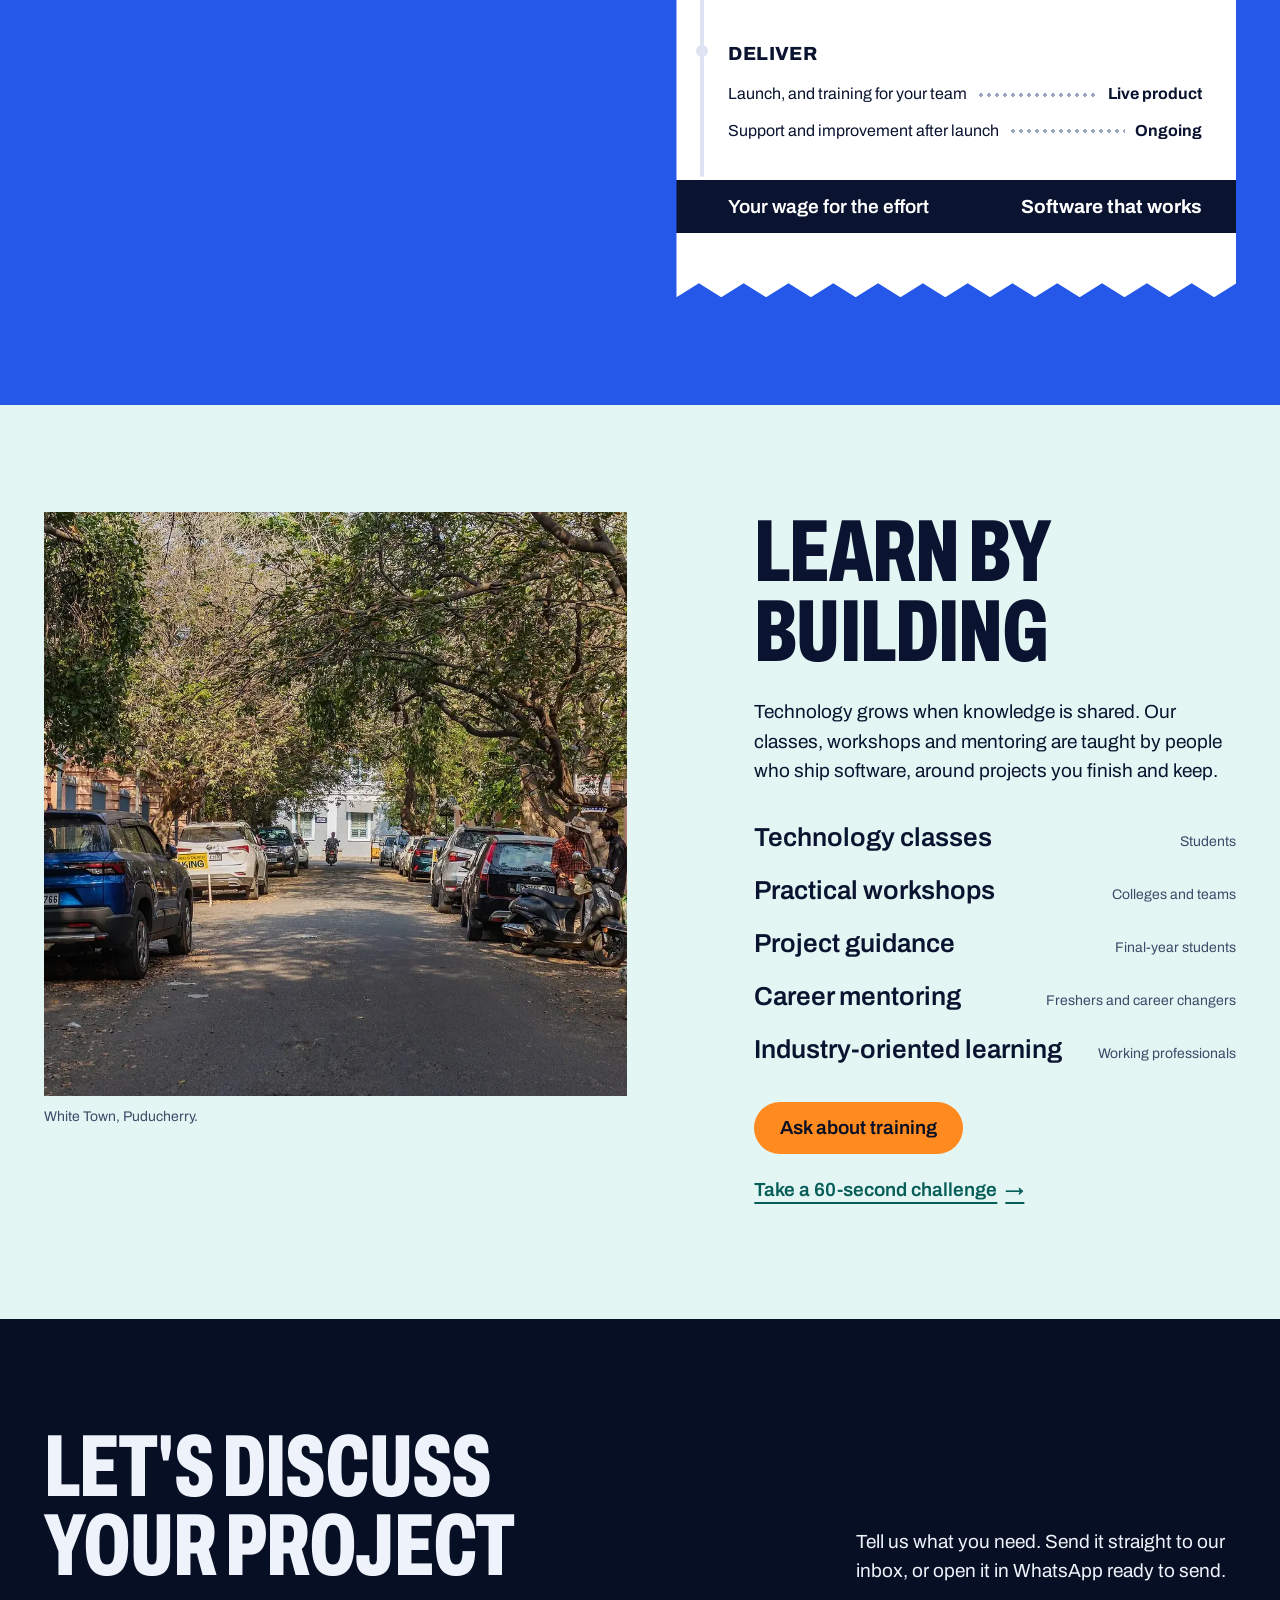
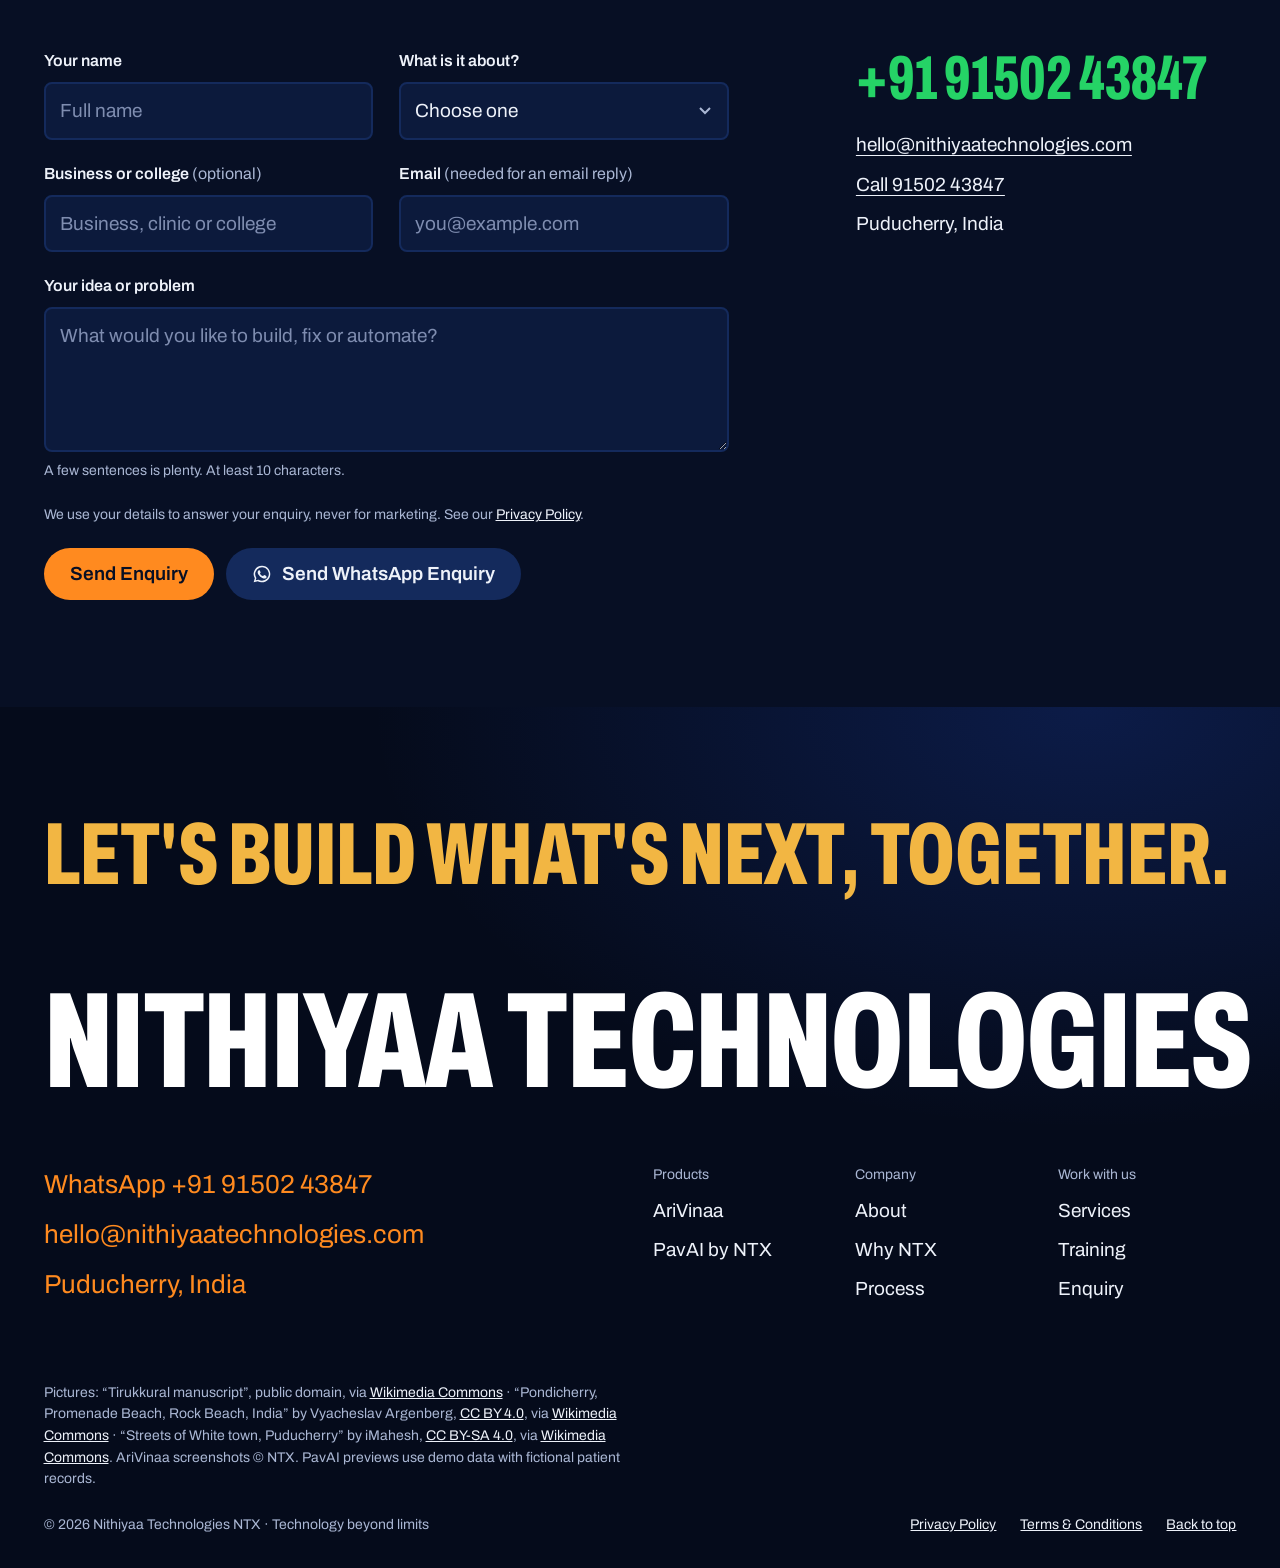
==== commit efa50660: "Legal and business accuracy corrections - Legal name "Nithiyaa Technologies NTX" in the Privacy Poli" ====
--- a/index.html
+++ b/index.html
@@ -10,7 +10,7 @@
   <link rel="apple-touch-icon" sizes="180x180" href="/assets/apple-touch-icon.png" />
   <link rel="manifest" href="/site.webmanifest" />
   <title>Nithiyaa Technologies (NTX) | Software, Apps &amp; AI from Puducherry</title>
-  <meta name="description" content="Nithiyaa Technologies (NTX) is a Puducherry technology studio that builds websites, mobile apps, custom software, FinTech and AI automation — and its own products, Arivinaa and PavAI." />
+  <meta name="description" content="Nithiyaa Technologies (NTX) is a Puducherry technology studio that builds websites, mobile apps, custom software, FinTech and AI automation — and its own products, AriVinaa and PavAI." />
   <link rel="canonical" href="https://www.nithiyaatechnologies.com/" />
   <meta name="theme-color" content="#070F24" />
   <meta name="color-scheme" content="dark light" />
@@ -18,7 +18,7 @@
   <meta property="og:type" content="website" />
   <meta property="og:site_name" content="Nithiyaa Technologies NTX" />
   <meta property="og:title" content="Nithiyaa Technologies (NTX) — Turning ideas into impact" />
-  <meta property="og:description" content="A Puducherry technology studio building websites, apps, custom software and AI automation — and its own products, Arivinaa and PavAI." />
+  <meta property="og:description" content="A Puducherry technology studio building websites, apps, custom software and AI automation — and its own products, AriVinaa and PavAI." />
   <meta property="og:url" content="https://www.nithiyaatechnologies.com/" />
   <meta property="og:image" content="https://www.nithiyaatechnologies.com/assets/og-image.jpg" />
   <meta property="og:image:width" content="1200" />
@@ -134,7 +134,7 @@
         <dl class="facts reveal">
           <div><dt>Based in</dt><dd>Puducherry, India</dd></div>
           <div><dt>Experience</dt><dd>Over a decade, across software and digital delivery</dd></div>
-          <div><dt>Products live</dt><dd>Arivinaa and PavAI</dd></div>
+          <div><dt>Products live</dt><dd>AriVinaa and PavAI</dd></div>
           <div><dt>Works with</dt><dd>Businesses, clinics, colleges and individuals</dd></div>
         </dl>
         <div class="about-text reveal">
@@ -142,7 +142,7 @@
           <p>We do not only take briefs. We ship our own products, run them, and live with the decisions we made building them. That is the experience we bring to your project.</p>
           <div class="founder" id="founder">
             <p class="founder-name">Dr. Nithiyaa P</p>
-            <p class="founder-meta">Founder, Nithiyaa Technologies<br />MBBS, MD Dermatology, D.N.D, DVL</p>
+            <p class="founder-meta">Founder, Nithiyaa Technologies<br />MBBS, MD Dermatology, DNB, DVL</p>
           </div>
         </div>
         <figure class="about-photo reveal">
@@ -159,14 +159,14 @@
         <p class="reveal">Two live platforms, designed, engineered and operated by NTX. They are the clearest proof of how we work.</p>
       </div>
 
-      <!-- Arivinaa -->
+      <!-- AriVinaa -->
       <article class="product product-arivinaa" aria-labelledby="ari-title">
         <div class="product-copy">
-          <h3 class="product-name reveal" id="ari-title">Arivinaa</h3>
+          <h3 class="product-name reveal" id="ari-title">AriVinaa</h3>
           <p class="product-tagline reveal">Knowledge meets entertainment.</p>
           <p class="reveal">An interactive quiz and gaming platform that brings knowledge, competition and play together, in English and Tamil, on any screen.</p>
 
-          <div class="tabs reveal" role="tablist" aria-label="Arivinaa features">
+          <div class="tabs reveal" role="tablist" aria-label="AriVinaa features">
             <button role="tab" id="ari-tab-quizzes" aria-controls="ari-panel" aria-selected="true" data-tab="quizzes">Quizzes</button>
             <button role="tab" id="ari-tab-chess" aria-controls="ari-panel" aria-selected="false" tabindex="-1" data-tab="chess">Chess</button>
             <button role="tab" id="ari-tab-guess" aria-controls="ari-panel" aria-selected="false" tabindex="-1" data-tab="guess">Guess</button>
@@ -174,7 +174,7 @@
           </div>
           <p class="tab-text" id="ari-text" aria-live="polite">Timed ten-question quizzes across thirteen categories, from general knowledge and science to programming, history and languages, including quizzes in Tamil. Your first attempt is the one that counts for the leaderboards.</p>
 
-          <ul class="feature-list reveal" aria-label="Implemented in Arivinaa">
+          <ul class="feature-list reveal" aria-label="Implemented in AriVinaa">
             <li>Interactive quizzes</li>
             <li>Multiplayer Guess</li>
             <li>Chess with Beginner, Intermediate and Pro bots</li>
@@ -184,8 +184,8 @@
             <li>Learning guides</li>
           </ul>
           <div class="btn-row">
-            <a class="btn btn-ari" href="https://arivinaa.com" target="_blank" rel="noopener" data-magnetic>Explore Arivinaa <svg aria-hidden="true"><use href="#i-arrow" /></svg><span class="sr-only">(opens arivinaa.com in a new tab)</span></a>
-            <a class="link-arrow" href="#contact" data-enquire="Arivinaa — partnership or feedback" data-message="I'd like to talk to NTX about Arivinaa (partnership, a quiz event or feedback).">Enquire about Arivinaa</a>
+            <a class="btn btn-ari" href="https://arivinaa.com" target="_blank" rel="noopener" data-magnetic>Explore AriVinaa <svg aria-hidden="true"><use href="#i-arrow" /></svg><span class="sr-only">(opens arivinaa.com in a new tab)</span></a>
+            <a class="link-arrow" href="#contact" data-enquire="AriVinaa — partnership or feedback" data-message="I'd like to talk to NTX about AriVinaa (partnership, a quiz event or feedback).">Enquire about AriVinaa</a>
           </div>
         </div>
 
@@ -193,14 +193,14 @@
           <div class="browser" data-ui>
             <div class="browser-bar" aria-hidden="true"><i></i><i></i><i></i><span>arivinaa.com</span></div>
             <div class="browser-view">
-              <img class="shot is-active" data-shot="quizzes" src="assets/products/arivinaa/quizzes.webp" width="1440" height="836" loading="lazy" alt="Arivinaa Explore page: a search bar with category and difficulty filters above quiz cards, including Tamil-language Deepavali quizzes" />
-              <img class="shot" data-shot="chess" src="assets/products/arivinaa/chess.webp" width="1140" height="470" loading="lazy" alt="Arivinaa games: the GUESS and Chess cards, with player counts and Play Now buttons" />
-              <img class="shot" data-shot="guess" src="assets/products/arivinaa/guess.webp" width="1440" height="696" loading="lazy" alt="Arivinaa home page: Play. Think. Compete. beside a live Try a round guess card worth 100 points" />
-              <img class="shot" data-shot="games" src="assets/products/arivinaa/games.webp" width="1140" height="822" loading="lazy" alt="Arivinaa games grid: Break The Bank, U Know, Pen Fight, Quiz Party and Solo Quiz" />
+              <img class="shot is-active" data-shot="quizzes" src="assets/products/arivinaa/quizzes.webp" width="1440" height="836" loading="lazy" alt="AriVinaa Explore page: a search bar with category and difficulty filters above quiz cards, including Tamil-language Deepavali quizzes" />
+              <img class="shot" data-shot="chess" src="assets/products/arivinaa/chess.webp" width="1140" height="470" loading="lazy" alt="AriVinaa games: the GUESS and Chess cards, with player counts and Play Now buttons" />
+              <img class="shot" data-shot="guess" src="assets/products/arivinaa/guess.webp" width="1440" height="696" loading="lazy" alt="AriVinaa home page: Play. Think. Compete. beside a live Try a round guess card worth 100 points" />
+              <img class="shot" data-shot="games" src="assets/products/arivinaa/games.webp" width="1140" height="822" loading="lazy" alt="AriVinaa games grid: Break The Bank, U Know, Pen Fight, Quiz Party and Solo Quiz" />
             </div>
           </div>
           <div class="phone" data-ui>
-            <img src="assets/products/arivinaa/mobile.webp" width="390" height="844" loading="lazy" alt="Arivinaa on a phone, with the bottom navigation for Home, Games, Quizzes and Boards" />
+            <img src="assets/products/arivinaa/mobile.webp" width="390" height="844" loading="lazy" alt="AriVinaa on a phone, with the bottom navigation for Home, Games, Quizzes and Boards" />
           </div>
         </div>
       </article>
@@ -258,8 +258,6 @@
                   <div class="call-notes">
                     <p class="k">Patient</p><p>Meena R., 34 · Follow-up</p>
                     <p class="k">Reason</p><p>Review after 2 weeks of treatment</p>
-                    <p class="k">Notes</p><p>Improving. Continue current plan, review in 4 weeks.</p>
-                    <span class="chip-ok">Notes saved to record</span>
                   </div>
                 </div>
                 <table class="ui-table"><thead><tr><th>Up next</th><th>Time</th><th>Type</th></tr></thead>
@@ -294,7 +292,7 @@
                   <div><p class="k">Awaiting payment</p><p class="big">4 bookings</p></div>
                 </div>
                 <table class="ui-table"><thead><tr><th>Patient</th><th>Method</th><th class="num">Amount</th></tr></thead>
-                  <tbody><tr><td>Kavya P.</td><td>UPI</td><td class="num">₹600</td></tr><tr><td>Ravi T.</td><td>Card</td><td class="num">₹600</td></tr><tr><td>Meena R.</td><td>UPI</td><td class="num">₹600</td></tr><tr><td>Arun K.</td><td>UPI</td><td class="num">₹600</td></tr><tr><td>Lakshmi V.</td><td>Net banking</td><td class="num">₹600</td></tr></tbody></table>
+                  <tbody><tr><td>Kavya P.</td><td>Online</td><td class="num">₹600</td></tr><tr><td>Ravi T.</td><td>Online</td><td class="num">₹600</td></tr><tr><td>Meena R.</td><td>Online</td><td class="num">₹600</td></tr><tr><td>Arun K.</td><td>Online</td><td class="num">₹600</td></tr><tr><td>Lakshmi V.</td><td>Online</td><td class="num">₹600</td></tr></tbody></table>
               </div>
             </div>
           </div>
@@ -306,7 +304,7 @@
     <section class="services" id="services" aria-labelledby="services-title">
       <div class="services-head">
         <h2 class="section-title reveal" id="services-title">What we build for you</h2>
-        <p class="reveal">Seven ways we help. Type the problem you have, or pick a service to see what it solves.</p>
+        <p class="reveal">Seven ways we help. Type the problem you have, or pick a service to see what it solves. Ownership and usage rights for client-specific work are agreed in writing for every project.</p>
       </div>
       <div class="command">
         <label class="sr-only" for="svc-search">Filter services by the problem you have</label>
@@ -389,7 +387,7 @@
           <li class="stage" data-stage>
             <h3>Understand</h3>
             <p class="row"><span>We learn how the work is done today</span><i></i><b>Problem brief</b></p>
-            <p class="row"><span>We agree what success looks like</span><i></i><b>Written scope</b></p>
+            <p class="row"><span>Scope and IP rights, agreed in writing</span><i></i><b>Written agreement</b></p>
           </li>
           <li class="stage" data-stage>
             <h3>Design</h3>
@@ -407,7 +405,7 @@
             <p class="row"><span>Support and improvement after launch</span><i></i><b>Ongoing</b></p>
           </li>
         </ol>
-        <p class="slip-total"><span>Your wage for the effort</span><b>Software you own</b></p>
+        <p class="slip-total"><span>Your wage for the effort</span><b>Software that works</b></p>
       </div>
     </section>
 
@@ -464,7 +462,7 @@
             <optgroup label="Products">
               <option>PavAI — healthcare solution</option>
               <option>PavAI — demo request</option>
-              <option>Arivinaa — partnership or feedback</option>
+              <option>AriVinaa — partnership or feedback</option>
             </optgroup>
             <option>Something else</option>
           </select>
@@ -520,12 +518,12 @@
         <li>Puducherry, India</li>
       </ul>
       <nav class="footer-links" aria-label="Footer">
-        <ul><li class="fl-k">Products</li><li><a href="https://arivinaa.com" target="_blank" rel="noopener">Arivinaa</a></li><li><a href="#pav-title">PavAI by NTX</a></li></ul>
+        <ul><li class="fl-k">Products</li><li><a href="https://arivinaa.com" target="_blank" rel="noopener">AriVinaa</a></li><li><a href="#pav-title">PavAI by NTX</a></li></ul>
         <ul><li class="fl-k">Company</li><li><a href="#about">About</a></li><li><a href="#why">Why NTX</a></li><li><a href="#process">Process</a></li></ul>
         <ul><li class="fl-k">Work with us</li><li><a href="#services">Services</a></li><li><a href="#training">Training</a></li><li><a href="#contact">Enquiry</a></li></ul>
       </nav>
     </div>
-    <p class="credits">Pictures: “Tirukkural manuscript”, public domain, via <a href="https://commons.wikimedia.org/wiki/File:Tirukkural_manuscript.jpg" rel="noopener">Wikimedia Commons</a> · “Pondicherry, Promenade Beach, Rock Beach, India” by Vyacheslav Argenberg, <a href="https://creativecommons.org/licenses/by/4.0/" rel="noopener">CC BY 4.0</a>, via <a href="https://commons.wikimedia.org/w/index.php?curid=122727325" rel="noopener">Wikimedia Commons</a> · “Streets of White town, Puducherry” by iMahesh, <a href="https://creativecommons.org/licenses/by-sa/4.0/" rel="noopener">CC BY-SA 4.0</a>, via <a href="https://commons.wikimedia.org/w/index.php?curid=174277085" rel="noopener">Wikimedia Commons</a>. Arivinaa screenshots © NTX. PavAI previews use demo data with fictional patient records.</p>
+    <p class="credits">Pictures: “Tirukkural manuscript”, public domain, via <a href="https://commons.wikimedia.org/wiki/File:Tirukkural_manuscript.jpg" rel="noopener">Wikimedia Commons</a> · “Pondicherry, Promenade Beach, Rock Beach, India” by Vyacheslav Argenberg, <a href="https://creativecommons.org/licenses/by/4.0/" rel="noopener">CC BY 4.0</a>, via <a href="https://commons.wikimedia.org/w/index.php?curid=122727325" rel="noopener">Wikimedia Commons</a> · “Streets of White town, Puducherry” by iMahesh, <a href="https://creativecommons.org/licenses/by-sa/4.0/" rel="noopener">CC BY-SA 4.0</a>, via <a href="https://commons.wikimedia.org/w/index.php?curid=174277085" rel="noopener">Wikimedia Commons</a>. AriVinaa screenshots © NTX. PavAI previews use demo data with fictional patient records.</p>
     <div class="footer-legal">
       <p>© 2026 Nithiyaa Technologies NTX · Technology beyond limits</p>
       <nav aria-label="Legal"><a href="/privacy.html">Privacy Policy</a><a href="/terms.html">Terms &amp; Conditions</a><a href="#top">Back to top</a></nav>
@@ -542,11 +540,11 @@
     <div class="panel-head"><h2 id="answers-title">Quick answers</h2><button class="panel-close" type="button" data-close aria-label="Close quick answers">Close</button></div>
     <div class="panel-body">
       <details><summary>How much does a project cost?</summary><p>It depends on scope. Share what you need and we will suggest a practical approach and a written estimate before any work starts.</p></details>
-      <details><summary>Can you build an appointment booking system?</summary><p>Yes. Online booking, payments and a dashboard. PavAI already does this for clinics, and we can build the same for other businesses.</p></details>
+      <details><summary>Can you build an appointment booking system?</summary><p>Yes. PavAI by NTX already covers appointment booking and management, online consultations and digital payments for clinics, and we build booking systems for other businesses too.</p></details>
       <details><summary>Do you build AI agents?</summary><p>Yes: assistants for customer questions, enquiry capture, data extraction and reports, always with a person able to step in.</p></details>
-      <details><summary>Do you work with businesses outside Puducherry?</summary><p>Yes. We work remotely with clients anywhere, and meet in person around Puducherry.</p></details>
+      <details><summary>Do you work with businesses outside Puducherry?</summary><p>Yes. We follow a hybrid model: we work remotely with clients and collaborate in person when a project or business requirement calls for it.</p></details>
       <details><summary>Do you offer training for students?</summary><p>Yes: classes, workshops, project guidance and career mentoring for students and professionals.</p></details>
-      <details><summary>Who owns the code?</summary><p>For client projects, you do. We hand over the source and documentation at delivery.</p></details>
+      <details><summary>Who owns the code?</summary><p>Ownership and usage rights for client-specific deliverables are agreed in writing for each project. NTX keeps its rights to pre-existing and independently developed reusable technology, such as frameworks, modules, components, tools, deployment scripts and general know-how, unless we expressly agree otherwise in writing.</p></details>
       <a class="btn btn-primary btn-block" href="https://wa.me/919150243847?text=Hello%20NTX%2C%20I%20have%20a%20question." target="_blank" rel="noopener"><svg aria-hidden="true"><use href="#i-wa" /></svg> Ask us on WhatsApp</a>
     </div>
   </div>
